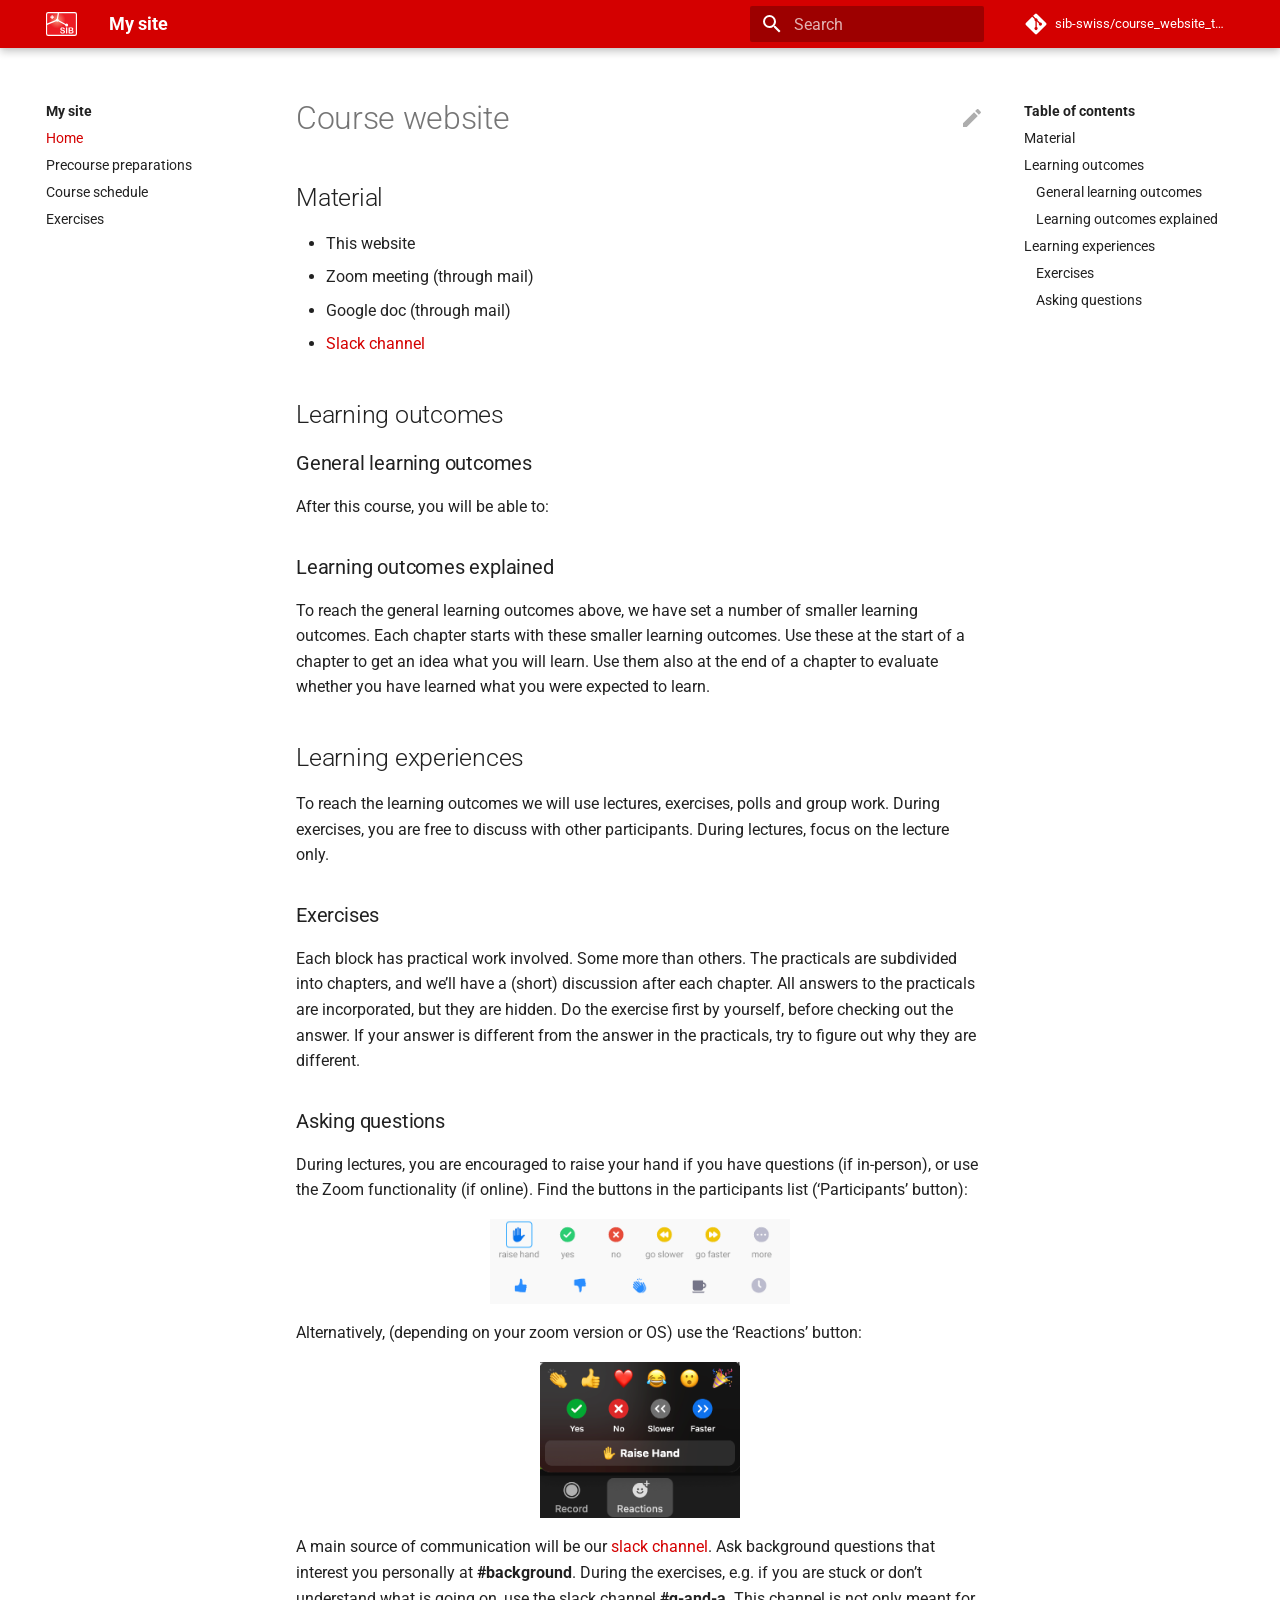
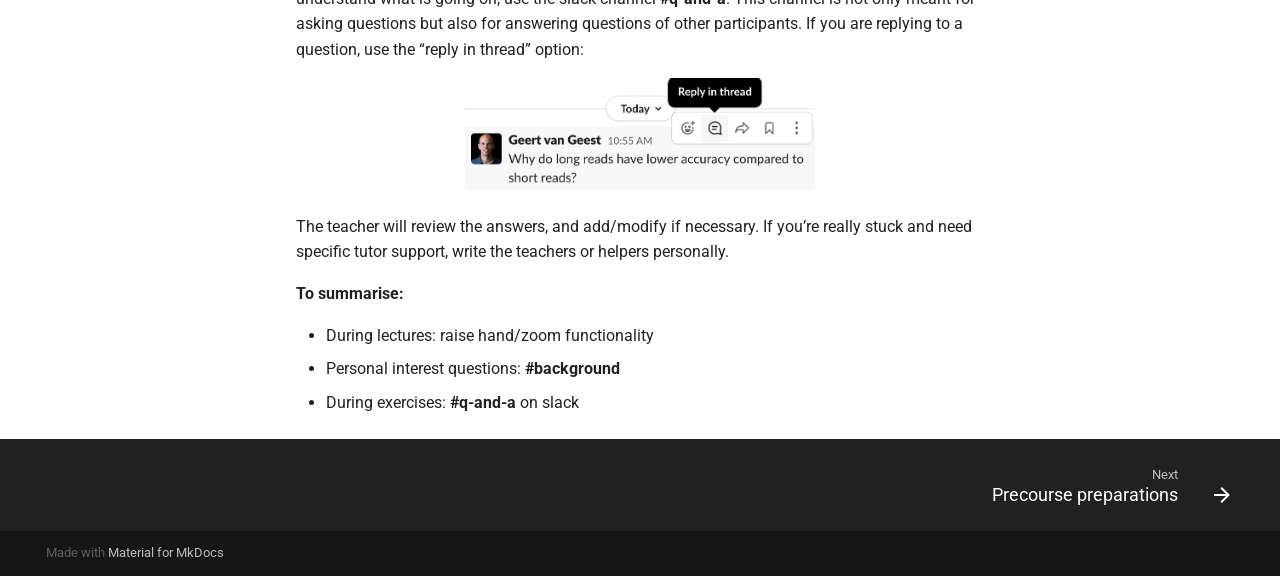
==== index.html @ 0b6a1476 "Deployed b3693fd with MkDocs version: 1.3.0" ====
<!doctype html>
<html lang="en" class="no-js">
  <head>
    
      <meta charset="utf-8">
      <meta name="viewport" content="width=device-width,initial-scale=1">
      
      
      
      <link rel="icon" href="assets/images/SIB_logo.svg">
      <meta name="generator" content="mkdocs-1.3.0, mkdocs-material-8.2.8">
    
    
      
        <title>My site</title>
      
    
    
      <link rel="stylesheet" href="assets/stylesheets/main.644de097.min.css">
      
        
        <link rel="stylesheet" href="assets/stylesheets/palette.e6a45f82.min.css">
        
      
    
    
    
      
        
        
        <link rel="preconnect" href="https://fonts.gstatic.com" crossorigin>
        <link rel="stylesheet" href="https://fonts.googleapis.com/css?family=Roboto:300,300i,400,400i,700,700i%7CRoboto+Mono:400,400i,700,700i&display=fallback">
        <style>:root{--md-text-font:"Roboto";--md-code-font:"Roboto Mono"}</style>
      
    
    
      <link rel="stylesheet" href="stylesheets/extra.css">
    
    <script>__md_scope=new URL(".",location),__md_get=(e,_=localStorage,t=__md_scope)=>JSON.parse(_.getItem(t.pathname+"."+e)),__md_set=(e,_,t=localStorage,a=__md_scope)=>{try{t.setItem(a.pathname+"."+e,JSON.stringify(_))}catch(e){}}</script>
    
      

    
    
  </head>
  
  
    
    
    
    
    
    <body dir="ltr" data-md-color-scheme="" data-md-color-primary="none" data-md-color-accent="none">
  
    
    
    <input class="md-toggle" data-md-toggle="drawer" type="checkbox" id="__drawer" autocomplete="off">
    <input class="md-toggle" data-md-toggle="search" type="checkbox" id="__search" autocomplete="off">
    <label class="md-overlay" for="__drawer"></label>
    <div data-md-component="skip">
      
        
        <a href="#course-website" class="md-skip">
          Skip to content
        </a>
      
    </div>
    <div data-md-component="announce">
      
    </div>
    
    
      

<header class="md-header" data-md-component="header">
  <nav class="md-header__inner md-grid" aria-label="Header">
    <a href="." title="My site" class="md-header__button md-logo" aria-label="My site" data-md-component="logo">
      
  <img src="assets/images/SIB_logo.svg" alt="logo">

    </a>
    <label class="md-header__button md-icon" for="__drawer">
      <svg xmlns="http://www.w3.org/2000/svg" viewBox="0 0 24 24"><path d="M3 6h18v2H3V6m0 5h18v2H3v-2m0 5h18v2H3v-2z"/></svg>
    </label>
    <div class="md-header__title" data-md-component="header-title">
      <div class="md-header__ellipsis">
        <div class="md-header__topic">
          <span class="md-ellipsis">
            My site
          </span>
        </div>
        <div class="md-header__topic" data-md-component="header-topic">
          <span class="md-ellipsis">
            
              Home
            
          </span>
        </div>
      </div>
    </div>
    
    
    
      <label class="md-header__button md-icon" for="__search">
        <svg xmlns="http://www.w3.org/2000/svg" viewBox="0 0 24 24"><path d="M9.5 3A6.5 6.5 0 0 1 16 9.5c0 1.61-.59 3.09-1.56 4.23l.27.27h.79l5 5-1.5 1.5-5-5v-.79l-.27-.27A6.516 6.516 0 0 1 9.5 16 6.5 6.5 0 0 1 3 9.5 6.5 6.5 0 0 1 9.5 3m0 2C7 5 5 7 5 9.5S7 14 9.5 14 14 12 14 9.5 12 5 9.5 5z"/></svg>
      </label>
      <div class="md-search" data-md-component="search" role="dialog">
  <label class="md-search__overlay" for="__search"></label>
  <div class="md-search__inner" role="search">
    <form class="md-search__form" name="search">
      <input type="text" class="md-search__input" name="query" aria-label="Search" placeholder="Search" autocapitalize="off" autocorrect="off" autocomplete="off" spellcheck="false" data-md-component="search-query" required>
      <label class="md-search__icon md-icon" for="__search">
        <svg xmlns="http://www.w3.org/2000/svg" viewBox="0 0 24 24"><path d="M9.5 3A6.5 6.5 0 0 1 16 9.5c0 1.61-.59 3.09-1.56 4.23l.27.27h.79l5 5-1.5 1.5-5-5v-.79l-.27-.27A6.516 6.516 0 0 1 9.5 16 6.5 6.5 0 0 1 3 9.5 6.5 6.5 0 0 1 9.5 3m0 2C7 5 5 7 5 9.5S7 14 9.5 14 14 12 14 9.5 12 5 9.5 5z"/></svg>
        <svg xmlns="http://www.w3.org/2000/svg" viewBox="0 0 24 24"><path d="M20 11v2H8l5.5 5.5-1.42 1.42L4.16 12l7.92-7.92L13.5 5.5 8 11h12z"/></svg>
      </label>
      <nav class="md-search__options" aria-label="Search">
        
        <button type="reset" class="md-search__icon md-icon" aria-label="Clear" tabindex="-1">
          <svg xmlns="http://www.w3.org/2000/svg" viewBox="0 0 24 24"><path d="M19 6.41 17.59 5 12 10.59 6.41 5 5 6.41 10.59 12 5 17.59 6.41 19 12 13.41 17.59 19 19 17.59 13.41 12 19 6.41z"/></svg>
        </button>
      </nav>
      
    </form>
    <div class="md-search__output">
      <div class="md-search__scrollwrap" data-md-scrollfix>
        <div class="md-search-result" data-md-component="search-result">
          <div class="md-search-result__meta">
            Initializing search
          </div>
          <ol class="md-search-result__list"></ol>
        </div>
      </div>
    </div>
  </div>
</div>
    
    
      <div class="md-header__source">
        <a href="https://github.com/sib-swiss/course_website_template" title="Go to repository" class="md-source" data-md-component="source">
  <div class="md-source__icon md-icon">
    
    <svg xmlns="http://www.w3.org/2000/svg" viewBox="0 0 448 512"><!--! Font Awesome Free 6.1.1 by @fontawesome - https://fontawesome.com License - https://fontawesome.com/license/free (Icons: CC BY 4.0, Fonts: SIL OFL 1.1, Code: MIT License) Copyright 2022 Fonticons, Inc.--><path d="M439.55 236.05 244 40.45a28.87 28.87 0 0 0-40.81 0l-40.66 40.63 51.52 51.52c27.06-9.14 52.68 16.77 43.39 43.68l49.66 49.66c34.23-11.8 61.18 31 35.47 56.69-26.49 26.49-70.21-2.87-56-37.34L240.22 199v121.85c25.3 12.54 22.26 41.85 9.08 55a34.34 34.34 0 0 1-48.55 0c-17.57-17.6-11.07-46.91 11.25-56v-123c-20.8-8.51-24.6-30.74-18.64-45L142.57 101 8.45 235.14a28.86 28.86 0 0 0 0 40.81l195.61 195.6a28.86 28.86 0 0 0 40.8 0l194.69-194.69a28.86 28.86 0 0 0 0-40.81z"/></svg>
  </div>
  <div class="md-source__repository">
    sib-swiss/course_website_template
  </div>
</a>
      </div>
    
  </nav>
  
</header>
    
    <div class="md-container" data-md-component="container">
      
      
        
          
        
      
      <main class="md-main" data-md-component="main">
        <div class="md-main__inner md-grid">
          
            
              
              <div class="md-sidebar md-sidebar--primary" data-md-component="sidebar" data-md-type="navigation" >
                <div class="md-sidebar__scrollwrap">
                  <div class="md-sidebar__inner">
                    


<nav class="md-nav md-nav--primary" aria-label="Navigation" data-md-level="0">
  <label class="md-nav__title" for="__drawer">
    <a href="." title="My site" class="md-nav__button md-logo" aria-label="My site" data-md-component="logo">
      
  <img src="assets/images/SIB_logo.svg" alt="logo">

    </a>
    My site
  </label>
  
    <div class="md-nav__source">
      <a href="https://github.com/sib-swiss/course_website_template" title="Go to repository" class="md-source" data-md-component="source">
  <div class="md-source__icon md-icon">
    
    <svg xmlns="http://www.w3.org/2000/svg" viewBox="0 0 448 512"><!--! Font Awesome Free 6.1.1 by @fontawesome - https://fontawesome.com License - https://fontawesome.com/license/free (Icons: CC BY 4.0, Fonts: SIL OFL 1.1, Code: MIT License) Copyright 2022 Fonticons, Inc.--><path d="M439.55 236.05 244 40.45a28.87 28.87 0 0 0-40.81 0l-40.66 40.63 51.52 51.52c27.06-9.14 52.68 16.77 43.39 43.68l49.66 49.66c34.23-11.8 61.18 31 35.47 56.69-26.49 26.49-70.21-2.87-56-37.34L240.22 199v121.85c25.3 12.54 22.26 41.85 9.08 55a34.34 34.34 0 0 1-48.55 0c-17.57-17.6-11.07-46.91 11.25-56v-123c-20.8-8.51-24.6-30.74-18.64-45L142.57 101 8.45 235.14a28.86 28.86 0 0 0 0 40.81l195.61 195.6a28.86 28.86 0 0 0 40.8 0l194.69-194.69a28.86 28.86 0 0 0 0-40.81z"/></svg>
  </div>
  <div class="md-source__repository">
    sib-swiss/course_website_template
  </div>
</a>
    </div>
  
  <ul class="md-nav__list" data-md-scrollfix>
    
      
      
      

  
  
    
  
  
    <li class="md-nav__item md-nav__item--active">
      
      <input class="md-nav__toggle md-toggle" data-md-toggle="toc" type="checkbox" id="__toc">
      
      
        
      
      
        <label class="md-nav__link md-nav__link--active" for="__toc">
          Home
          <span class="md-nav__icon md-icon"></span>
        </label>
      
      <a href="." class="md-nav__link md-nav__link--active">
        Home
      </a>
      
        

<nav class="md-nav md-nav--secondary" aria-label="Table of contents">
  
  
  
    
  
  
    <label class="md-nav__title" for="__toc">
      <span class="md-nav__icon md-icon"></span>
      Table of contents
    </label>
    <ul class="md-nav__list" data-md-component="toc" data-md-scrollfix>
      
        <li class="md-nav__item">
  <a href="#material" class="md-nav__link">
    Material
  </a>
  
</li>
      
        <li class="md-nav__item">
  <a href="#learning-outcomes" class="md-nav__link">
    Learning outcomes
  </a>
  
    <nav class="md-nav" aria-label="Learning outcomes">
      <ul class="md-nav__list">
        
          <li class="md-nav__item">
  <a href="#general-learning-outcomes" class="md-nav__link">
    General learning outcomes
  </a>
  
</li>
        
          <li class="md-nav__item">
  <a href="#learning-outcomes-explained" class="md-nav__link">
    Learning outcomes explained
  </a>
  
</li>
        
      </ul>
    </nav>
  
</li>
      
        <li class="md-nav__item">
  <a href="#learning-experiences" class="md-nav__link">
    Learning experiences
  </a>
  
    <nav class="md-nav" aria-label="Learning experiences">
      <ul class="md-nav__list">
        
          <li class="md-nav__item">
  <a href="#exercises" class="md-nav__link">
    Exercises
  </a>
  
</li>
        
          <li class="md-nav__item">
  <a href="#asking-questions" class="md-nav__link">
    Asking questions
  </a>
  
</li>
        
      </ul>
    </nav>
  
</li>
      
    </ul>
  
</nav>
      
    </li>
  

    
      
      
      

  
  
  
    <li class="md-nav__item">
      <a href="precourse/" class="md-nav__link">
        Precourse preparations
      </a>
    </li>
  

    
      
      
      

  
  
  
    <li class="md-nav__item">
      <a href="course_schedule/" class="md-nav__link">
        Course schedule
      </a>
    </li>
  

    
      
      
      

  
  
  
    <li class="md-nav__item">
      <a href="exercises/" class="md-nav__link">
        Exercises
      </a>
    </li>
  

    
  </ul>
</nav>
                  </div>
                </div>
              </div>
            
            
              
              <div class="md-sidebar md-sidebar--secondary" data-md-component="sidebar" data-md-type="toc" >
                <div class="md-sidebar__scrollwrap">
                  <div class="md-sidebar__inner">
                    

<nav class="md-nav md-nav--secondary" aria-label="Table of contents">
  
  
  
    
  
  
    <label class="md-nav__title" for="__toc">
      <span class="md-nav__icon md-icon"></span>
      Table of contents
    </label>
    <ul class="md-nav__list" data-md-component="toc" data-md-scrollfix>
      
        <li class="md-nav__item">
  <a href="#material" class="md-nav__link">
    Material
  </a>
  
</li>
      
        <li class="md-nav__item">
  <a href="#learning-outcomes" class="md-nav__link">
    Learning outcomes
  </a>
  
    <nav class="md-nav" aria-label="Learning outcomes">
      <ul class="md-nav__list">
        
          <li class="md-nav__item">
  <a href="#general-learning-outcomes" class="md-nav__link">
    General learning outcomes
  </a>
  
</li>
        
          <li class="md-nav__item">
  <a href="#learning-outcomes-explained" class="md-nav__link">
    Learning outcomes explained
  </a>
  
</li>
        
      </ul>
    </nav>
  
</li>
      
        <li class="md-nav__item">
  <a href="#learning-experiences" class="md-nav__link">
    Learning experiences
  </a>
  
    <nav class="md-nav" aria-label="Learning experiences">
      <ul class="md-nav__list">
        
          <li class="md-nav__item">
  <a href="#exercises" class="md-nav__link">
    Exercises
  </a>
  
</li>
        
          <li class="md-nav__item">
  <a href="#asking-questions" class="md-nav__link">
    Asking questions
  </a>
  
</li>
        
      </ul>
    </nav>
  
</li>
      
    </ul>
  
</nav>
                  </div>
                </div>
              </div>
            
          
          <div class="md-content" data-md-component="content">
            <article class="md-content__inner md-typeset">
              
                
<a href="https://github.com/sib-swiss/course_website_template/edit/master/docs/index.md" title="Edit this page" class="md-content__button md-icon">
  <svg xmlns="http://www.w3.org/2000/svg" viewBox="0 0 24 24"><path d="M20.71 7.04c.39-.39.39-1.04 0-1.41l-2.34-2.34c-.37-.39-1.02-.39-1.41 0l-1.84 1.83 3.75 3.75M3 17.25V21h3.75L17.81 9.93l-3.75-3.75L3 17.25z"/></svg>
</a>



<h1 id="course-website">Course website</h1>
<h2 id="material">Material</h2>
<ul>
<li>This website</li>
<li>Zoom meeting (through mail)</li>
<li>Google doc (through mail)</li>
<li><a href="https://slack.com">Slack channel</a></li>
</ul>
<h2 id="learning-outcomes">Learning outcomes</h2>
<h3 id="general-learning-outcomes">General learning outcomes</h3>
<p>After this course, you will be able to:</p>
<h3 id="learning-outcomes-explained">Learning outcomes explained</h3>
<p>To reach the general learning outcomes above, we have set a number of smaller learning outcomes. Each chapter starts with these smaller learning outcomes. Use these at the start of a chapter to get an idea what you will learn. Use them also at the end of a chapter to evaluate whether you have learned what you were expected to learn.</p>
<h2 id="learning-experiences">Learning experiences</h2>
<p>To reach the learning outcomes we will use lectures, exercises, polls and group work. During exercises, you are free to discuss with other participants. During lectures, focus on the lecture only.</p>
<h3 id="exercises">Exercises</h3>
<p>Each block has practical work involved. Some more than others. The practicals are subdivided into chapters, and we&rsquo;ll have a (short) discussion after each chapter. All answers to the practicals are incorporated, but they are hidden. Do the exercise first by yourself, before checking out the answer. If your answer is different from the answer in the practicals, try to figure out why they are different.</p>
<h3 id="asking-questions">Asking questions</h3>
<p>During lectures, you are encouraged to raise your hand if you have questions (if in-person), or use the Zoom functionality (if online). Find the buttons in the participants list (&lsquo;Participants&rsquo; button):</p>
<figure>
  <img src="assets/images/zoom_icons.png" width="300"/>
</figure>

<p>Alternatively, (depending on your zoom version or OS) use the &lsquo;Reactions&rsquo; button:</p>
<figure>
  <img src="assets/images/reactions_zoom.png" width="200"/>
</figure>

<p>A main source of communication will be our <a href="https://www.slack.com">slack channel</a>. Ask background questions that interest you personally at <strong>#background</strong>. During the exercises, e.g. if you are stuck or don&rsquo;t understand what is going on, use the slack channel <strong>#q-and-a</strong>.  This channel is not only meant for asking questions but also for answering questions of other participants. If you are replying to a question, use the &ldquo;reply in thread&rdquo; option:</p>
<figure>
  <img src="assets/images/reply_in_thread.png" width="350"/>
</figure>

<p>The teacher will review the answers, and add/modify if necessary. If you&rsquo;re really stuck and need specific tutor support, write the teachers or helpers personally.</p>
<p><strong>To summarise:</strong></p>
<ul>
<li>During lectures: raise hand/zoom functionality</li>
<li>Personal interest questions: <strong>#background</strong></li>
<li>During exercises: <strong>#q-and-a</strong> on slack</li>
</ul>

              
            </article>
          </div>
        </div>
        
      </main>
      
        <footer class="md-footer">
  
    <nav class="md-footer__inner md-grid" aria-label="Footer">
      
      
        
        <a href="precourse/" class="md-footer__link md-footer__link--next" aria-label="Next: Precourse preparations" rel="next">
          <div class="md-footer__title">
            <div class="md-ellipsis">
              <span class="md-footer__direction">
                Next
              </span>
              Precourse preparations
            </div>
          </div>
          <div class="md-footer__button md-icon">
            <svg xmlns="http://www.w3.org/2000/svg" viewBox="0 0 24 24"><path d="M4 11v2h12l-5.5 5.5 1.42 1.42L19.84 12l-7.92-7.92L10.5 5.5 16 11H4z"/></svg>
          </div>
        </a>
      
    </nav>
  
  <div class="md-footer-meta md-typeset">
    <div class="md-footer-meta__inner md-grid">
      <div class="md-copyright">
  
  
    Made with
    <a href="https://squidfunk.github.io/mkdocs-material/" target="_blank" rel="noopener">
      Material for MkDocs
    </a>
  
</div>
      
    </div>
  </div>
</footer>
      
    </div>
    <div class="md-dialog" data-md-component="dialog">
      <div class="md-dialog__inner md-typeset"></div>
    </div>
    <script id="__config" type="application/json">{"base": ".", "features": [], "search": "assets/javascripts/workers/search.5e67fbfe.min.js", "translations": {"clipboard.copied": "Copied to clipboard", "clipboard.copy": "Copy to clipboard", "search.config.lang": "en", "search.config.pipeline": "trimmer, stopWordFilter", "search.config.separator": "[\\s\\-]+", "search.placeholder": "Search", "search.result.more.one": "1 more on this page", "search.result.more.other": "# more on this page", "search.result.none": "No matching documents", "search.result.one": "1 matching document", "search.result.other": "# matching documents", "search.result.placeholder": "Type to start searching", "search.result.term.missing": "Missing", "select.version.title": "Select version"}}</script>
    
    
      <script src="assets/javascripts/bundle.c44cc438.min.js"></script>
      
    
  </body>
</html>
---- assets/stylesheets/main.644de097.min.css ----
@charset "UTF-8";html{-webkit-text-size-adjust:none;-moz-text-size-adjust:none;-ms-text-size-adjust:none;text-size-adjust:none;box-sizing:border-box}*,:after,:before{box-sizing:inherit}@media (prefers-reduced-motion){*,:after,:before{transition:none!important}}body{margin:0}a,button,input,label{-webkit-tap-highlight-color:transparent}a{color:inherit;text-decoration:none}hr{border:0;box-sizing:initial;display:block;height:.05rem;overflow:visible;padding:0}small{font-size:80%}sub,sup{line-height:1em}img{border-style:none}table{border-collapse:initial;border-spacing:0}td,th{font-weight:400;vertical-align:top}button{background:transparent;border:0;font-family:inherit;font-size:inherit;margin:0;padding:0}input{border:0;outline:none}:root{--md-default-fg-color:rgba(0,0,0,.87);--md-default-fg-color--light:rgba(0,0,0,.54);--md-default-fg-color--lighter:rgba(0,0,0,.32);--md-default-fg-color--lightest:rgba(0,0,0,.07);--md-default-bg-color:#fff;--md-default-bg-color--light:hsla(0,0%,100%,.7);--md-default-bg-color--lighter:hsla(0,0%,100%,.3);--md-default-bg-color--lightest:hsla(0,0%,100%,.12);--md-primary-fg-color:#4051b5;--md-primary-fg-color--light:#5d6cc0;--md-primary-fg-color--dark:#303fa1;--md-primary-bg-color:#fff;--md-primary-bg-color--light:hsla(0,0%,100%,.7);--md-accent-fg-color:#526cfe;--md-accent-fg-color--transparent:rgba(82,108,254,.1);--md-accent-bg-color:#fff;--md-accent-bg-color--light:hsla(0,0%,100%,.7);--md-shadow-z1:0 0.2rem 0.5rem rgba(0,0,0,.05),0 0 0.05rem rgba(0,0,0,.1);--md-shadow-z2:0 0.2rem 0.5rem rgba(0,0,0,.1),0 0 0.05rem rgba(0,0,0,.25);--md-shadow-z3:0 0.2rem 0.5rem rgba(0,0,0,.2),0 0 0.05rem rgba(0,0,0,.35)}:root>*{--md-code-fg-color:#36464e;--md-code-bg-color:#f5f5f5;--md-code-hl-color:rgba(255,255,0,.5);--md-code-hl-number-color:#d52a2a;--md-code-hl-special-color:#db1457;--md-code-hl-function-color:#a846b9;--md-code-hl-constant-color:#6e59d9;--md-code-hl-keyword-color:#3f6ec6;--md-code-hl-string-color:#1c7d4d;--md-code-hl-name-color:var(--md-code-fg-color);--md-code-hl-operator-color:var(--md-default-fg-color--light);--md-code-hl-punctuation-color:var(--md-default-fg-color--light);--md-code-hl-comment-color:var(--md-default-fg-color--light);--md-code-hl-generic-color:var(--md-default-fg-color--light);--md-code-hl-variable-color:var(--md-default-fg-color--light);--md-typeset-color:var(--md-default-fg-color);--md-typeset-a-color:var(--md-primary-fg-color);--md-typeset-mark-color:rgba(255,255,0,.5);--md-typeset-del-color:rgba(245,80,61,.15);--md-typeset-ins-color:rgba(11,213,112,.15);--md-typeset-kbd-color:#fafafa;--md-typeset-kbd-accent-color:#fff;--md-typeset-kbd-border-color:#b8b8b8;--md-typeset-table-color:rgba(0,0,0,.12);--md-admonition-fg-color:var(--md-default-fg-color);--md-admonition-bg-color:var(--md-default-bg-color);--md-footer-fg-color:#fff;--md-footer-fg-color--light:hsla(0,0%,100%,.7);--md-footer-fg-color--lighter:hsla(0,0%,100%,.3);--md-footer-bg-color:rgba(0,0,0,.87);--md-footer-bg-color--dark:rgba(0,0,0,.32)}.md-icon svg{fill:currentcolor;display:block;height:1.2rem;width:1.2rem}body{-webkit-font-smoothing:antialiased;-moz-osx-font-smoothing:grayscale;--md-text-font-family:var(--md-text-font,_),-apple-system,BlinkMacSystemFont,Helvetica,Arial,sans-serif;--md-code-font-family:var(--md-code-font,_),SFMono-Regular,Consolas,Menlo,monospace}body,input{font-feature-settings:"kern","liga";font-family:var(--md-text-font-family)}body,code,input,kbd,pre{color:var(--md-typeset-color)}code,kbd,pre{font-feature-settings:"kern";font-family:var(--md-code-font-family)}:root{--md-typeset-table-sort-icon:url('data:image/svg+xml;charset=utf-8,<svg xmlns="http://www.w3.org/2000/svg" viewBox="0 0 24 24"><path d="m18 21-4-4h3V7h-3l4-4 4 4h-3v10h3M2 19v-2h10v2M2 13v-2h7v2M2 7V5h4v2H2z"/></svg>');--md-typeset-table-sort-icon--asc:url('data:image/svg+xml;charset=utf-8,<svg xmlns="http://www.w3.org/2000/svg" viewBox="0 0 24 24"><path d="M19 17h3l-4 4-4-4h3V3h2M2 17h10v2H2M6 5v2H2V5m0 6h7v2H2v-2z"/></svg>');--md-typeset-table-sort-icon--desc:url('data:image/svg+xml;charset=utf-8,<svg xmlns="http://www.w3.org/2000/svg" viewBox="0 0 24 24"><path d="M19 7h3l-4-4-4 4h3v14h2M2 17h10v2H2M6 5v2H2V5m0 6h7v2H2v-2z"/></svg>')}.md-typeset{-webkit-print-color-adjust:exact;color-adjust:exact;font-size:.8rem;line-height:1.6}@media print{.md-typeset{font-size:.68rem}}.md-typeset blockquote,.md-typeset dl,.md-typeset figure,.md-typeset ol,.md-typeset pre,.md-typeset ul{margin-bottom:1em;margin-top:1em}.md-typeset h1{color:var(--md-default-fg-color--light);font-size:2em;line-height:1.3;margin:0 0 1.25em}.md-typeset h1,.md-typeset h2{font-weight:300;letter-spacing:-.01em}.md-typeset h2{font-size:1.5625em;line-height:1.4;margin:1.6em 0 .64em}.md-typeset h3{font-size:1.25em;font-weight:400;letter-spacing:-.01em;line-height:1.5;margin:1.6em 0 .8em}.md-typeset h2+h3{margin-top:.8em}.md-typeset h4{font-weight:700;letter-spacing:-.01em;margin:1em 0}.md-typeset h5,.md-typeset h6{color:var(--md-default-fg-color--light);font-size:.8em;font-weight:700;letter-spacing:-.01em;margin:1.25em 0}.md-typeset h5{text-transform:uppercase}.md-typeset hr{border-bottom:.05rem solid var(--md-default-fg-color--lightest);display:flow-root;margin:1.5em 0}.md-typeset a{color:var(--md-typeset-a-color);word-break:break-word}.md-typeset a,.md-typeset a:before{transition:color 125ms}.md-typeset a:focus,.md-typeset a:hover{color:var(--md-accent-fg-color)}.md-typeset a:focus code,.md-typeset a:hover code{background-color:var(--md-accent-fg-color--transparent)}.md-typeset a code{color:currentcolor}.md-typeset a.focus-visible{outline-color:var(--md-accent-fg-color);outline-offset:.2rem}.md-typeset code,.md-typeset kbd,.md-typeset pre{color:var(--md-code-fg-color);direction:ltr}@media print{.md-typeset code,.md-typeset kbd,.md-typeset pre{white-space:pre-wrap}}.md-typeset code{background-color:var(--md-code-bg-color);border-radius:.1rem;-webkit-box-decoration-break:clone;box-decoration-break:clone;font-size:.85em;padding:0 .2941176471em;transition:background-color 125ms;word-break:break-word}.md-typeset code:not(.focus-visible){-webkit-tap-highlight-color:transparent;outline:none}.md-typeset pre{display:flow-root;line-height:1.4;position:relative}.md-typeset pre>code{-webkit-box-decoration-break:slice;box-decoration-break:slice;box-shadow:none;display:block;margin:0;outline-color:var(--md-accent-fg-color);overflow:auto;padding:.7720588235em 1.1764705882em;scrollbar-color:var(--md-default-fg-color--lighter) transparent;scrollbar-width:thin;touch-action:auto;word-break:normal}.md-typeset pre>code:hover{scrollbar-color:var(--md-accent-fg-color) transparent}.md-typeset pre>code::-webkit-scrollbar{height:.2rem;width:.2rem}.md-typeset pre>code::-webkit-scrollbar-thumb{background-color:var(--md-default-fg-color--lighter)}.md-typeset pre>code::-webkit-scrollbar-thumb:hover{background-color:var(--md-accent-fg-color)}.md-typeset kbd{background-color:var(--md-typeset-kbd-color);border-radius:.1rem;box-shadow:0 .1rem 0 .05rem var(--md-typeset-kbd-border-color),0 .1rem 0 var(--md-typeset-kbd-border-color),0 -.1rem .2rem var(--md-typeset-kbd-accent-color) inset;color:var(--md-default-fg-color);display:inline-block;font-size:.75em;padding:0 .6666666667em;vertical-align:text-top;word-break:break-word}.md-typeset mark{background-color:var(--md-typeset-mark-color);-webkit-box-decoration-break:clone;box-decoration-break:clone;color:inherit;word-break:break-word}.md-typeset abbr{border-bottom:.05rem dotted var(--md-default-fg-color--light);cursor:help;text-decoration:none}@media (hover:none){.md-typeset abbr{position:relative}.md-typeset abbr[title]:-webkit-any(:focus,:hover):after{background-color:var(--md-default-fg-color);border-radius:.1rem;box-shadow:var(--md-shadow-z3);color:var(--md-default-bg-color);content:attr(title);display:inline-block;font-size:.7rem;margin-top:2em;max-width:80%;min-width:-webkit-max-content;min-width:max-content;padding:.2rem .3rem;position:absolute;width:auto}.md-typeset abbr[title]:-moz-any(:focus,:hover):after{background-color:var(--md-default-fg-color);border-radius:.1rem;box-shadow:var(--md-shadow-z3);color:var(--md-default-bg-color);content:attr(title);display:inline-block;font-size:.7rem;margin-top:2em;max-width:80%;min-width:-moz-max-content;min-width:max-content;padding:.2rem .3rem;position:absolute;width:auto}[dir=ltr] .md-typeset abbr[title]:-webkit-any(:focus,:hover):after{left:0}[dir=ltr] .md-typeset abbr[title]:-moz-any(:focus,:hover):after{left:0}[dir=ltr] .md-typeset abbr[title]:is(:focus,:hover):after{left:0}[dir=rtl] .md-typeset abbr[title]:-webkit-any(:focus,:hover):after{right:0}[dir=rtl] .md-typeset abbr[title]:-moz-any(:focus,:hover):after{right:0}[dir=rtl] .md-typeset abbr[title]:is(:focus,:hover):after{right:0}.md-typeset abbr[title]:is(:focus,:hover):after{background-color:var(--md-default-fg-color);border-radius:.1rem;box-shadow:var(--md-shadow-z3);color:var(--md-default-bg-color);content:attr(title);display:inline-block;font-size:.7rem;margin-top:2em;max-width:80%;min-width:-webkit-max-content;min-width:-moz-max-content;min-width:max-content;padding:.2rem .3rem;position:absolute;width:auto}}.md-typeset small{opacity:.75}[dir=ltr] .md-typeset sub,[dir=ltr] .md-typeset sup{margin-left:.078125em}[dir=rtl] .md-typeset sub,[dir=rtl] .md-typeset sup{margin-right:.078125em}[dir=ltr] .md-typeset blockquote{padding-left:.6rem}[dir=rtl] .md-typeset blockquote{padding-right:.6rem}[dir=ltr] .md-typeset blockquote{border-left:.2rem solid var(--md-default-fg-color--lighter)}[dir=rtl] .md-typeset blockquote{border-right:.2rem solid var(--md-default-fg-color--lighter)}.md-typeset blockquote{color:var(--md-default-fg-color--light);margin-left:0;margin-right:0}.md-typeset ul{list-style-type:disc}[dir=ltr] .md-typeset ol,[dir=ltr] .md-typeset ul{margin-left:.625em}[dir=rtl] .md-typeset ol,[dir=rtl] .md-typeset ul{margin-right:.625em}.md-typeset ol,.md-typeset ul{padding:0}.md-typeset ol:not([hidden]),.md-typeset ul:not([hidden]){display:flow-root}.md-typeset ol ol,.md-typeset ul ol{list-style-type:lower-alpha}.md-typeset ol ol ol,.md-typeset ul ol ol{list-style-type:lower-roman}[dir=ltr] .md-typeset ol li,[dir=ltr] .md-typeset ul li{margin-left:1.25em}[dir=rtl] .md-typeset ol li,[dir=rtl] .md-typeset ul li{margin-right:1.25em}.md-typeset ol li,.md-typeset ul li{margin-bottom:.5em}.md-typeset ol li blockquote,.md-typeset ol li p,.md-typeset ul li blockquote,.md-typeset ul li p{margin:.5em 0}.md-typeset ol li:last-child,.md-typeset ul li:last-child{margin-bottom:0}.md-typeset ol li :-webkit-any(ul,ol),.md-typeset ul li :-webkit-any(ul,ol){margin-bottom:.5em;margin-top:.5em}.md-typeset ol li :-moz-any(ul,ol),.md-typeset ul li :-moz-any(ul,ol){margin-bottom:.5em;margin-top:.5em}[dir=ltr] .md-typeset ol li :-webkit-any(ul,ol),[dir=ltr] .md-typeset ul li :-webkit-any(ul,ol){margin-left:.625em}[dir=ltr] .md-typeset ol li :-moz-any(ul,ol),[dir=ltr] .md-typeset ul li :-moz-any(ul,ol){margin-left:.625em}[dir=ltr] .md-typeset ol li :is(ul,ol),[dir=ltr] .md-typeset ul li :is(ul,ol){margin-left:.625em}[dir=rtl] .md-typeset ol li :-webkit-any(ul,ol),[dir=rtl] .md-typeset ul li :-webkit-any(ul,ol){margin-right:.625em}[dir=rtl] .md-typeset ol li :-moz-any(ul,ol),[dir=rtl] .md-typeset ul li :-moz-any(ul,ol){margin-right:.625em}[dir=rtl] .md-typeset ol li :is(ul,ol),[dir=rtl] .md-typeset ul li :is(ul,ol){margin-right:.625em}.md-typeset ol li :is(ul,ol),.md-typeset ul li :is(ul,ol){margin-bottom:.5em;margin-top:.5em}[dir=ltr] .md-typeset dd{margin-left:1.875em}[dir=rtl] .md-typeset dd{margin-right:1.875em}.md-typeset dd{margin-bottom:1.5em;margin-top:1em}.md-typeset img,.md-typeset svg{height:auto;max-width:100%}.md-typeset img[align=left],.md-typeset svg[align=left]{margin:1em 1em 1em 0}.md-typeset img[align=right],.md-typeset svg[align=right]{margin:1em 0 1em 1em}.md-typeset img[align]:only-child,.md-typeset svg[align]:only-child{margin-top:0}.md-typeset img[src$="#only-dark"]{display:none}.md-typeset figure{display:flow-root;margin:1em auto;max-width:100%;text-align:center;width:-webkit-fit-content;width:-moz-fit-content;width:fit-content}.md-typeset figure img{display:block}.md-typeset figcaption{font-style:italic;margin:1em auto;max-width:24rem}.md-typeset iframe{max-width:100%}.md-typeset table:not([class]){background-color:var(--md-default-bg-color);border:.05rem solid var(--md-typeset-table-color);border-radius:.1rem;display:inline-block;font-size:.64rem;max-width:100%;overflow:auto;touch-action:auto}@media print{.md-typeset table:not([class]){display:table}}.md-typeset table:not([class])+*{margin-top:1.5em}.md-typeset table:not([class]) :-webkit-any(th,td)>:first-child{margin-top:0}.md-typeset table:not([class]) :-moz-any(th,td)>:first-child{margin-top:0}.md-typeset table:not([class]) :is(th,td)>:first-child{margin-top:0}.md-typeset table:not([class]) :-webkit-any(th,td)>:last-child{margin-bottom:0}.md-typeset table:not([class]) :-moz-any(th,td)>:last-child{margin-bottom:0}.md-typeset table:not([class]) :is(th,td)>:last-child{margin-bottom:0}.md-typeset table:not([class]) :-webkit-any(th,td):not([align]){text-align:left}.md-typeset table:not([class]) :-moz-any(th,td):not([align]){text-align:left}.md-typeset table:not([class]) :is(th,td):not([align]){text-align:left}[dir=rtl] .md-typeset table:not([class]) :-webkit-any(th,td):not([align]){text-align:right}[dir=rtl] .md-typeset table:not([class]) :-moz-any(th,td):not([align]){text-align:right}[dir=rtl] .md-typeset table:not([class]) :is(th,td):not([align]){text-align:right}.md-typeset table:not([class]) th{font-weight:700;min-width:5rem;padding:.9375em 1.25em;vertical-align:top}.md-typeset table:not([class]) th a{color:inherit}.md-typeset table:not([class]) td{border-top:.05rem solid var(--md-typeset-table-color);padding:.9375em 1.25em;vertical-align:top}.md-typeset table:not([class]) tbody tr{transition:background-color 125ms}.md-typeset table:not([class]) tbody tr:hover{background-color:rgba(0,0,0,.035);box-shadow:0 .05rem 0 var(--md-default-bg-color) inset}.md-typeset table:not([class]) a{word-break:normal}.md-typeset table th[role=columnheader]{cursor:pointer}[dir=ltr] .md-typeset table th[role=columnheader]:after{margin-left:.5em}[dir=rtl] .md-typeset table th[role=columnheader]:after{margin-right:.5em}.md-typeset table th[role=columnheader]:after{content:"";display:inline-block;height:1.2em;-webkit-mask-image:var(--md-typeset-table-sort-icon);mask-image:var(--md-typeset-table-sort-icon);-webkit-mask-repeat:no-repeat;mask-repeat:no-repeat;-webkit-mask-size:contain;mask-size:contain;transition:background-color 125ms;vertical-align:text-bottom;width:1.2em}.md-typeset table th[role=columnheader]:hover:after{background-color:var(--md-default-fg-color--lighter)}.md-typeset table th[role=columnheader][aria-sort=ascending]:after{background-color:var(--md-default-fg-color--light);-webkit-mask-image:var(--md-typeset-table-sort-icon--asc);mask-image:var(--md-typeset-table-sort-icon--asc)}.md-typeset table th[role=columnheader][aria-sort=descending]:after{background-color:var(--md-default-fg-color--light);-webkit-mask-image:var(--md-typeset-table-sort-icon--desc);mask-image:var(--md-typeset-table-sort-icon--desc)}.md-typeset__scrollwrap{margin:1em -.8rem;overflow-x:auto;touch-action:auto}.md-typeset__table{display:inline-block;margin-bottom:.5em;padding:0 .8rem}@media print{.md-typeset__table{display:block}}html .md-typeset__table table{display:table;margin:0;overflow:hidden;width:100%}@media screen and (max-width:44.9375em){.md-content__inner>pre{margin:1em -.8rem}.md-content__inner>pre code{border-radius:0}}.md-banner{background-color:var(--md-footer-bg-color);color:var(--md-footer-fg-color);overflow:auto}@media print{.md-banner{display:none}}.md-banner--warning{background:var(--md-typeset-mark-color);color:var(--md-default-fg-color)}.md-banner__inner{font-size:.7rem;margin:.6rem auto;padding:0 .8rem}html{font-size:125%;height:100%;overflow-x:hidden}@media screen and (min-width:100em){html{font-size:137.5%}}@media screen and (min-width:125em){html{font-size:150%}}body{background-color:var(--md-default-bg-color);display:flex;flex-direction:column;font-size:.5rem;min-height:100%;position:relative;width:100%}@media print{body{display:block}}@media screen and (max-width:59.9375em){body[data-md-state=lock]{position:fixed}}.md-grid{margin-left:auto;margin-right:auto;max-width:61rem}.md-container{display:flex;flex-direction:column;flex-grow:1}@media print{.md-container{display:block}}.md-main{flex-grow:1}.md-main__inner{display:flex;height:100%;margin-top:1.5rem}.md-ellipsis{overflow:hidden;text-overflow:ellipsis;white-space:nowrap}.md-toggle{display:none}.md-option{height:0;opacity:0;position:absolute;width:0}.md-option:checked+label:not([hidden]){display:block}.md-option.focus-visible+label{outline-color:var(--md-accent-fg-color);outline-style:auto}.md-skip{background-color:var(--md-default-fg-color);border-radius:.1rem;color:var(--md-default-bg-color);font-size:.64rem;margin:.5rem;opacity:0;outline-color:var(--md-accent-fg-color);padding:.3rem .5rem;position:fixed;transform:translateY(.4rem);z-index:-1}.md-skip:focus{opacity:1;transform:translateY(0);transition:transform .25s cubic-bezier(.4,0,.2,1),opacity 175ms 75ms;z-index:10}@page{margin:25mm}:root{--md-clipboard-icon:url('data:image/svg+xml;charset=utf-8,<svg xmlns="http://www.w3.org/2000/svg" viewBox="0 0 24 24"><path d="M19 21H8V7h11m0-2H8a2 2 0 0 0-2 2v14a2 2 0 0 0 2 2h11a2 2 0 0 0 2-2V7a2 2 0 0 0-2-2m-3-4H4a2 2 0 0 0-2 2v14h2V3h12V1z"/></svg>')}.md-clipboard{border-radius:.1rem;color:var(--md-default-fg-color--lightest);cursor:pointer;height:1.5em;outline-color:var(--md-accent-fg-color);outline-offset:.1rem;position:absolute;right:.5em;top:.5em;transition:color .25s;width:1.5em;z-index:1}@media print{.md-clipboard{display:none}}.md-clipboard:not(.focus-visible){-webkit-tap-highlight-color:transparent;outline:none}:hover>.md-clipboard{color:var(--md-default-fg-color--light)}.md-clipboard:-webkit-any(:focus,:hover){color:var(--md-accent-fg-color)}.md-clipboard:-moz-any(:focus,:hover){color:var(--md-accent-fg-color)}.md-clipboard:is(:focus,:hover){color:var(--md-accent-fg-color)}.md-clipboard:after{background-color:currentcolor;content:"";display:block;height:1.125em;margin:0 auto;-webkit-mask-image:var(--md-clipboard-icon);mask-image:var(--md-clipboard-icon);-webkit-mask-repeat:no-repeat;mask-repeat:no-repeat;-webkit-mask-size:contain;mask-size:contain;width:1.125em}.md-clipboard--inline{cursor:pointer}.md-clipboard--inline code{transition:color .25s,background-color .25s}.md-clipboard--inline:-webkit-any(:focus,:hover) code{background-color:var(--md-accent-fg-color--transparent);color:var(--md-accent-fg-color)}.md-clipboard--inline:-moz-any(:focus,:hover) code{background-color:var(--md-accent-fg-color--transparent);color:var(--md-accent-fg-color)}.md-clipboard--inline:is(:focus,:hover) code{background-color:var(--md-accent-fg-color--transparent);color:var(--md-accent-fg-color)}.md-content{flex-grow:1;min-width:0}.md-content__inner{margin:0 .8rem 1.2rem;padding-top:.6rem}@media screen and (min-width:76.25em){[dir=ltr] .md-sidebar--primary:not([hidden])~.md-content>.md-content__inner{margin-left:1.2rem}[dir=ltr] .md-sidebar--secondary:not([hidden])~.md-content>.md-content__inner,[dir=rtl] .md-sidebar--primary:not([hidden])~.md-content>.md-content__inner{margin-right:1.2rem}[dir=rtl] .md-sidebar--secondary:not([hidden])~.md-content>.md-content__inner{margin-left:1.2rem}}.md-content__inner:before{content:"";display:block;height:.4rem}.md-content__inner>:last-child{margin-bottom:0}[dir=ltr] .md-content__button{margin-left:.4rem}[dir=rtl] .md-content__button{margin-right:.4rem}.md-content__button{float:right;margin:.4rem 0;padding:0}@media print{.md-content__button{display:none}}[dir=rtl] .md-content__button{float:left}.md-typeset .md-content__button{color:var(--md-default-fg-color--lighter)}.md-content__button svg{display:inline;vertical-align:top}[dir=rtl] .md-content__button svg{transform:scaleX(-1)}[dir=ltr] .md-dialog{right:.8rem}[dir=rtl] .md-dialog{left:.8rem}.md-dialog{background-color:var(--md-default-fg-color);border-radius:.1rem;bottom:.8rem;box-shadow:var(--md-shadow-z3);min-width:11.1rem;opacity:0;padding:.4rem .6rem;pointer-events:none;position:fixed;transform:translateY(100%);transition:transform 0ms .4s,opacity .4s;z-index:4}@media print{.md-dialog{display:none}}.md-dialog[data-md-state=open]{opacity:1;pointer-events:auto;transform:translateY(0);transition:transform .4s cubic-bezier(.075,.85,.175,1),opacity .4s}.md-dialog__inner{color:var(--md-default-bg-color);font-size:.7rem}.md-footer{background-color:var(--md-footer-bg-color);color:var(--md-footer-fg-color)}@media print{.md-footer{display:none}}.md-footer__inner{display:flex;justify-content:space-between;overflow:auto;padding:.2rem}.md-footer__link{display:flex;flex-grow:0.01;outline-color:var(--md-accent-fg-color);overflow:hidden;padding-bottom:.4rem;padding-top:1.4rem;transition:opacity .25s}.md-footer__link:-webkit-any(:focus,:hover){opacity:.7}.md-footer__link:-moz-any(:focus,:hover){opacity:.7}.md-footer__link:is(:focus,:hover){opacity:.7}[dir=rtl] .md-footer__link svg{transform:scaleX(-1)}@media screen and (max-width:44.9375em){.md-footer__link--prev .md-footer__title{display:none}}[dir=ltr] .md-footer__link--next{margin-left:auto}[dir=rtl] .md-footer__link--next{margin-right:auto}.md-footer__link--next{text-align:right}[dir=rtl] .md-footer__link--next{text-align:left}.md-footer__title{flex-grow:1;font-size:.9rem;line-height:2.4rem;max-width:calc(100% - 2.4rem);padding:0 1rem;position:relative}.md-footer__button{margin:.2rem;padding:.4rem}.md-footer__direction{font-size:.64rem;left:0;margin-top:-1rem;opacity:.7;padding:0 1rem;position:absolute;right:0}.md-footer-meta{background-color:var(--md-footer-bg-color--dark)}.md-footer-meta__inner{display:flex;flex-wrap:wrap;justify-content:space-between;padding:.2rem}html .md-footer-meta.md-typeset a{color:var(--md-footer-fg-color--light)}html .md-footer-meta.md-typeset a:-webkit-any(:focus,:hover){color:var(--md-footer-fg-color)}html .md-footer-meta.md-typeset a:-moz-any(:focus,:hover){color:var(--md-footer-fg-color)}html .md-footer-meta.md-typeset a:is(:focus,:hover){color:var(--md-footer-fg-color)}.md-copyright{color:var(--md-footer-fg-color--lighter);font-size:.64rem;margin:auto .6rem;padding:.4rem 0;width:100%}@media screen and (min-width:45em){.md-copyright{width:auto}}.md-copyright__highlight{color:var(--md-footer-fg-color--light)}.md-social{margin:0 .4rem;padding:.2rem 0 .6rem}@media screen and (min-width:45em){.md-social{padding:.6rem 0}}.md-social__link{display:inline-block;height:1.6rem;text-align:center;width:1.6rem}.md-social__link:before{line-height:1.9}.md-social__link svg{fill:currentcolor;max-height:.8rem;vertical-align:-25%}.md-typeset .md-button{border:.1rem solid;border-radius:.1rem;color:var(--md-primary-fg-color);cursor:pointer;display:inline-block;font-weight:700;padding:.625em 2em;transition:color 125ms,background-color 125ms,border-color 125ms}.md-typeset .md-button--primary{background-color:var(--md-primary-fg-color);border-color:var(--md-primary-fg-color);color:var(--md-primary-bg-color)}.md-typeset .md-button:-webkit-any(:focus,:hover){background-color:var(--md-accent-fg-color);border-color:var(--md-accent-fg-color);color:var(--md-accent-bg-color)}.md-typeset .md-button:-moz-any(:focus,:hover){background-color:var(--md-accent-fg-color);border-color:var(--md-accent-fg-color);color:var(--md-accent-bg-color)}.md-typeset .md-button:is(:focus,:hover){background-color:var(--md-accent-fg-color);border-color:var(--md-accent-fg-color);color:var(--md-accent-bg-color)}[dir=ltr] .md-typeset .md-input{border-top-left-radius:.1rem}[dir=ltr] .md-typeset .md-input,[dir=rtl] .md-typeset .md-input{border-top-right-radius:.1rem}[dir=rtl] .md-typeset .md-input{border-top-left-radius:.1rem}.md-typeset .md-input{border-bottom:.1rem solid var(--md-default-fg-color--lighter);box-shadow:var(--md-shadow-z1);font-size:.8rem;height:1.8rem;padding:0 .6rem;transition:border .25s,box-shadow .25s}.md-typeset .md-input:-webkit-any(:focus,:hover){border-bottom-color:var(--md-accent-fg-color);box-shadow:var(--md-shadow-z2)}.md-typeset .md-input:-moz-any(:focus,:hover){border-bottom-color:var(--md-accent-fg-color);box-shadow:var(--md-shadow-z2)}.md-typeset .md-input:is(:focus,:hover){border-bottom-color:var(--md-accent-fg-color);box-shadow:var(--md-shadow-z2)}.md-typeset .md-input--stretch{width:100%}.md-header{background-color:var(--md-primary-fg-color);box-shadow:0 0 .2rem transparent,0 .2rem .4rem transparent;color:var(--md-primary-bg-color);left:0;position:-webkit-sticky;position:sticky;right:0;top:0;z-index:4}@media print{.md-header{display:none}}.md-header[data-md-state=shadow]{box-shadow:0 0 .2rem rgba(0,0,0,.1),0 .2rem .4rem rgba(0,0,0,.2);transition:transform .25s cubic-bezier(.1,.7,.1,1),box-shadow .25s}.md-header[data-md-state=hidden]{transform:translateY(-100%);transition:transform .25s cubic-bezier(.8,0,.6,1),box-shadow .25s}.md-header__inner{align-items:center;display:flex;padding:0 .2rem}.md-header__button{color:currentcolor;cursor:pointer;margin:.2rem;outline-color:var(--md-accent-fg-color);padding:.4rem;position:relative;transition:opacity .25s;vertical-align:middle;z-index:1}.md-header__button:hover{opacity:.7}.md-header__button:not([hidden]){display:inline-block}.md-header__button:not(.focus-visible){-webkit-tap-highlight-color:transparent;outline:none}.md-header__button.md-logo{margin:.2rem;padding:.4rem}@media screen and (max-width:76.1875em){.md-header__button.md-logo{display:none}}.md-header__button.md-logo :-webkit-any(img,svg){fill:currentcolor;display:block;height:1.2rem;width:auto}.md-header__button.md-logo :-moz-any(img,svg){fill:currentcolor;display:block;height:1.2rem;width:auto}.md-header__button.md-logo :is(img,svg){fill:currentcolor;display:block;height:1.2rem;width:auto}@media screen and (min-width:60em){.md-header__button[for=__search]{display:none}}.no-js .md-header__button[for=__search]{display:none}[dir=rtl] .md-header__button[for=__search] svg{transform:scaleX(-1)}@media screen and (min-width:76.25em){.md-header__button[for=__drawer]{display:none}}.md-header__topic{display:flex;max-width:100%;position:absolute;transition:transform .4s cubic-bezier(.1,.7,.1,1),opacity .15s}.md-header__topic+.md-header__topic{opacity:0;pointer-events:none;transform:translateX(1.25rem);transition:transform .4s cubic-bezier(1,.7,.1,.1),opacity .15s;z-index:-1}[dir=rtl] .md-header__topic+.md-header__topic{transform:translateX(-1.25rem)}.md-header__topic:first-child{font-weight:700}[dir=ltr] .md-header__title{margin-right:.4rem}[dir=rtl] .md-header__title{margin-left:.4rem}[dir=ltr] .md-header__title{margin-left:1rem}[dir=rtl] .md-header__title{margin-right:1rem}.md-header__title{flex-grow:1;font-size:.9rem;height:2.4rem;line-height:2.4rem}.md-header__title[data-md-state=active] .md-header__topic{opacity:0;pointer-events:none;transform:translateX(-1.25rem);transition:transform .4s cubic-bezier(1,.7,.1,.1),opacity .15s;z-index:-1}[dir=rtl] .md-header__title[data-md-state=active] .md-header__topic{transform:translateX(1.25rem)}.md-header__title[data-md-state=active] .md-header__topic+.md-header__topic{opacity:1;pointer-events:auto;transform:translateX(0);transition:transform .4s cubic-bezier(.1,.7,.1,1),opacity .15s;z-index:0}.md-header__title>.md-header__ellipsis{height:100%;position:relative;width:100%}.md-header__option{display:flex;flex-shrink:0;max-width:100%;transition:max-width 0ms .25s,opacity .25s .25s;white-space:nowrap}[data-md-toggle=search]:checked~.md-header .md-header__option{max-width:0;opacity:0;transition:max-width 0ms,opacity 0ms}.md-header__source{display:none}@media screen and (min-width:60em){[dir=ltr] .md-header__source{margin-left:1rem}[dir=rtl] .md-header__source{margin-right:1rem}.md-header__source{display:block;max-width:11.7rem;width:11.7rem}}@media screen and (min-width:76.25em){[dir=ltr] .md-header__source{margin-left:1.4rem}[dir=rtl] .md-header__source{margin-right:1.4rem}}:root{--md-nav-icon--prev:url('data:image/svg+xml;charset=utf-8,<svg xmlns="http://www.w3.org/2000/svg" viewBox="0 0 24 24"><path d="M20 11v2H8l5.5 5.5-1.42 1.42L4.16 12l7.92-7.92L13.5 5.5 8 11h12z"/></svg>');--md-nav-icon--next:url('data:image/svg+xml;charset=utf-8,<svg xmlns="http://www.w3.org/2000/svg" viewBox="0 0 24 24"><path d="M8.59 16.58 13.17 12 8.59 7.41 10 6l6 6-6 6-1.41-1.42z"/></svg>');--md-toc-icon:url('data:image/svg+xml;charset=utf-8,<svg xmlns="http://www.w3.org/2000/svg" viewBox="0 0 24 24"><path d="M3 9h14V7H3v2m0 4h14v-2H3v2m0 4h14v-2H3v2m16 0h2v-2h-2v2m0-10v2h2V7h-2m0 6h2v-2h-2v2z"/></svg>')}.md-nav{font-size:.7rem;line-height:1.3}.md-nav__title{display:block;font-weight:700;overflow:hidden;padding:0 .6rem;text-overflow:ellipsis}.md-nav__title .md-nav__button{display:none}.md-nav__title .md-nav__button img{height:100%;width:auto}.md-nav__title .md-nav__button.md-logo :-webkit-any(img,svg){fill:currentcolor;display:block;height:2.4rem;max-width:100%;object-fit:contain;width:auto}.md-nav__title .md-nav__button.md-logo :-moz-any(img,svg){fill:currentcolor;display:block;height:2.4rem;max-width:100%;object-fit:contain;width:auto}.md-nav__title .md-nav__button.md-logo :is(img,svg){fill:currentcolor;display:block;height:2.4rem;max-width:100%;object-fit:contain;width:auto}.md-nav__list{list-style:none;margin:0;padding:0}.md-nav__item{padding:0 .6rem}[dir=ltr] .md-nav__item .md-nav__item{padding-right:0}[dir=rtl] .md-nav__item .md-nav__item{padding-left:0}.md-nav__link{align-items:center;cursor:pointer;display:flex;justify-content:space-between;margin-top:.625em;overflow:hidden;scroll-snap-align:start;text-overflow:ellipsis;transition:color 125ms}.md-nav__link[data-md-state=blur]{color:var(--md-default-fg-color--light)}.md-nav__item .md-nav__link--active{color:var(--md-typeset-a-color)}.md-nav__item .md-nav__link--index [href]{width:100%}.md-nav__link:-webkit-any(:focus,:hover){color:var(--md-accent-fg-color)}.md-nav__link:-moz-any(:focus,:hover){color:var(--md-accent-fg-color)}.md-nav__link:is(:focus,:hover){color:var(--md-accent-fg-color)}.md-nav__link.focus-visible{outline-color:var(--md-accent-fg-color);outline-offset:.2rem}.md-nav--primary .md-nav__link[for=__toc]{display:none}.md-nav--primary .md-nav__link[for=__toc] .md-icon:after{background-color:currentcolor;display:block;height:100%;-webkit-mask-image:var(--md-toc-icon);mask-image:var(--md-toc-icon);width:100%}.md-nav--primary .md-nav__link[for=__toc]~.md-nav{display:none}.md-nav__link>*{cursor:pointer;display:flex}.md-nav__icon{flex-shrink:0}.md-nav__source{display:none}@media screen and (max-width:76.1875em){.md-nav--primary,.md-nav--primary .md-nav{background-color:var(--md-default-bg-color);display:flex;flex-direction:column;height:100%;left:0;position:absolute;right:0;top:0;z-index:1}.md-nav--primary :-webkit-any(.md-nav__title,.md-nav__item){font-size:.8rem;line-height:1.5}.md-nav--primary :-moz-any(.md-nav__title,.md-nav__item){font-size:.8rem;line-height:1.5}.md-nav--primary :is(.md-nav__title,.md-nav__item){font-size:.8rem;line-height:1.5}.md-nav--primary .md-nav__title{background-color:var(--md-default-fg-color--lightest);color:var(--md-default-fg-color--light);cursor:pointer;font-weight:400;height:5.6rem;line-height:2.4rem;padding:3rem .8rem .2rem;position:relative;white-space:nowrap}[dir=ltr] .md-nav--primary .md-nav__title .md-nav__icon{left:.4rem}[dir=rtl] .md-nav--primary .md-nav__title .md-nav__icon{right:.4rem}.md-nav--primary .md-nav__title .md-nav__icon{display:block;height:1.2rem;margin:.2rem;position:absolute;top:.4rem;width:1.2rem}.md-nav--primary .md-nav__title .md-nav__icon:after{background-color:currentcolor;content:"";display:block;height:100%;-webkit-mask-image:var(--md-nav-icon--prev);mask-image:var(--md-nav-icon--prev);-webkit-mask-repeat:no-repeat;mask-repeat:no-repeat;-webkit-mask-size:contain;mask-size:contain;width:100%}.md-nav--primary .md-nav__title~.md-nav__list{background-color:var(--md-default-bg-color);box-shadow:0 .05rem 0 var(--md-default-fg-color--lightest) inset;overflow-y:auto;-ms-scroll-snap-type:y mandatory;scroll-snap-type:y mandatory;touch-action:pan-y}.md-nav--primary .md-nav__title~.md-nav__list>:first-child{border-top:0}.md-nav--primary .md-nav__title[for=__drawer]{background-color:var(--md-primary-fg-color);color:var(--md-primary-bg-color);font-weight:700}.md-nav--primary .md-nav__title .md-logo{display:block;left:.2rem;margin:.2rem;padding:.4rem;position:absolute;right:.2rem;top:.2rem}.md-nav--primary .md-nav__list{flex:1}.md-nav--primary .md-nav__item{border-top:.05rem solid var(--md-default-fg-color--lightest);padding:0}.md-nav--primary .md-nav__item--active>.md-nav__link{color:var(--md-typeset-a-color)}.md-nav--primary .md-nav__item--active>.md-nav__link:-webkit-any(:focus,:hover){color:var(--md-accent-fg-color)}.md-nav--primary .md-nav__item--active>.md-nav__link:-moz-any(:focus,:hover){color:var(--md-accent-fg-color)}.md-nav--primary .md-nav__item--active>.md-nav__link:is(:focus,:hover){color:var(--md-accent-fg-color)}.md-nav--primary .md-nav__link{margin-top:0;padding:.6rem .8rem}[dir=ltr] .md-nav--primary .md-nav__link .md-nav__icon{margin-right:-.2rem}[dir=rtl] .md-nav--primary .md-nav__link .md-nav__icon{margin-left:-.2rem}.md-nav--primary .md-nav__link .md-nav__icon{font-size:1.2rem;height:1.2rem;width:1.2rem}.md-nav--primary .md-nav__link .md-nav__icon:after{background-color:currentcolor;content:"";display:block;height:100%;-webkit-mask-image:var(--md-nav-icon--next);mask-image:var(--md-nav-icon--next);-webkit-mask-repeat:no-repeat;mask-repeat:no-repeat;-webkit-mask-size:contain;mask-size:contain;width:100%}[dir=rtl] .md-nav--primary .md-nav__icon:after{transform:scale(-1)}.md-nav--primary .md-nav--secondary .md-nav{background-color:initial;position:static}[dir=ltr] .md-nav--primary .md-nav--secondary .md-nav .md-nav__link{padding-left:1.4rem}[dir=rtl] .md-nav--primary .md-nav--secondary .md-nav .md-nav__link{padding-right:1.4rem}[dir=ltr] .md-nav--primary .md-nav--secondary .md-nav .md-nav .md-nav__link{padding-left:2rem}[dir=rtl] .md-nav--primary .md-nav--secondary .md-nav .md-nav .md-nav__link{padding-right:2rem}[dir=ltr] .md-nav--primary .md-nav--secondary .md-nav .md-nav .md-nav .md-nav__link{padding-left:2.6rem}[dir=rtl] .md-nav--primary .md-nav--secondary .md-nav .md-nav .md-nav .md-nav__link{padding-right:2.6rem}[dir=ltr] .md-nav--primary .md-nav--secondary .md-nav .md-nav .md-nav .md-nav .md-nav__link{padding-left:3.2rem}[dir=rtl] .md-nav--primary .md-nav--secondary .md-nav .md-nav .md-nav .md-nav .md-nav__link{padding-right:3.2rem}.md-nav--secondary{background-color:initial}.md-nav__toggle~.md-nav{display:flex;opacity:0;transform:translateX(100%);transition:transform .25s cubic-bezier(.8,0,.6,1),opacity 125ms 50ms}[dir=rtl] .md-nav__toggle~.md-nav{transform:translateX(-100%)}.md-nav__toggle:checked~.md-nav{opacity:1;transform:translateX(0);transition:transform .25s cubic-bezier(.4,0,.2,1),opacity 125ms 125ms}.md-nav__toggle:checked~.md-nav>.md-nav__list{-webkit-backface-visibility:hidden;backface-visibility:hidden}}@media screen and (max-width:59.9375em){.md-nav--primary .md-nav__link[for=__toc]{display:flex}.md-nav--primary .md-nav__link[for=__toc] .md-icon:after{content:""}.md-nav--primary .md-nav__link[for=__toc]+.md-nav__link{display:none}.md-nav--primary .md-nav__link[for=__toc]~.md-nav{display:flex}.md-nav__source{background-color:var(--md-primary-fg-color--dark);color:var(--md-primary-bg-color);display:block;padding:0 .2rem}}@media screen and (min-width:60em) and (max-width:76.1875em){.md-nav--integrated .md-nav__link[for=__toc]{display:flex}.md-nav--integrated .md-nav__link[for=__toc] .md-icon:after{content:""}.md-nav--integrated .md-nav__link[for=__toc]+.md-nav__link{display:none}.md-nav--integrated .md-nav__link[for=__toc]~.md-nav{display:flex}}@media screen and (min-width:60em){.md-nav--secondary .md-nav__title[for=__toc]{scroll-snap-align:start}.md-nav--secondary .md-nav__title .md-nav__icon{display:none}}@media screen and (min-width:76.25em){.md-nav{transition:max-height .25s cubic-bezier(.86,0,.07,1)}.md-nav--primary .md-nav__title[for=__drawer]{scroll-snap-align:start}.md-nav--primary .md-nav__title .md-nav__icon,.md-nav__toggle~.md-nav{display:none}.md-nav__toggle:-webkit-any(:checked,:indeterminate)~.md-nav{display:block}.md-nav__toggle:-moz-any(:checked,:indeterminate)~.md-nav{display:block}.md-nav__toggle:is(:checked,:indeterminate)~.md-nav{display:block}.md-nav__item--nested>.md-nav>.md-nav__title{display:none}.md-nav__item--section{display:block;margin:1.25em 0}.md-nav__item--section:last-child{margin-bottom:0}.md-nav__item--section>.md-nav__link{font-weight:700;pointer-events:none}.md-nav__item--section>.md-nav__link--index [href]{pointer-events:auto}.md-nav__item--section>.md-nav__link .md-nav__icon{display:none}.md-nav__item--section>.md-nav{display:block}.md-nav__item--section>.md-nav>.md-nav__list>.md-nav__item{padding:0}.md-nav__icon{border-radius:100%;float:right;height:.9rem;transition:background-color .25s,transform .25s;width:.9rem}[dir=rtl] .md-nav__icon{float:left;transform:rotate(180deg)}.md-nav__icon:hover{background-color:var(--md-accent-fg-color--transparent)}.md-nav__icon:after{background-color:currentcolor;content:"";display:inline-block;height:100%;-webkit-mask-image:var(--md-nav-icon--next);mask-image:var(--md-nav-icon--next);-webkit-mask-repeat:no-repeat;mask-repeat:no-repeat;-webkit-mask-size:contain;mask-size:contain;vertical-align:-.1rem;width:100%}.md-nav__item--nested .md-nav__toggle:checked~.md-nav__link .md-nav__icon,.md-nav__item--nested .md-nav__toggle:indeterminate~.md-nav__link .md-nav__icon{transform:rotate(90deg)}.md-nav--lifted>.md-nav__list>.md-nav__item,.md-nav--lifted>.md-nav__list>.md-nav__item--nested,.md-nav--lifted>.md-nav__title{display:none}.md-nav--lifted>.md-nav__list>.md-nav__item--active{display:block;padding:0}.md-nav--lifted>.md-nav__list>.md-nav__item--active>.md-nav__link{font-weight:700;margin-top:0;padding:0 .6rem;pointer-events:none}.md-nav--lifted>.md-nav__list>.md-nav__item--active>.md-nav__link--index [href]{pointer-events:auto}.md-nav--lifted>.md-nav__list>.md-nav__item--active>.md-nav__link .md-nav__icon{display:none}.md-nav--lifted .md-nav[data-md-level="1"]{display:block}[dir=ltr] .md-nav--lifted .md-nav[data-md-level="1"]>.md-nav__list>.md-nav__item{padding-right:.6rem}[dir=rtl] .md-nav--lifted .md-nav[data-md-level="1"]>.md-nav__list>.md-nav__item{padding-left:.6rem}.md-nav--integrated>.md-nav__list>.md-nav__item--active:not(.md-nav__item--nested){padding:0 .6rem}.md-nav--integrated>.md-nav__list>.md-nav__item--active:not(.md-nav__item--nested)>.md-nav__link{padding:0}[dir=ltr] .md-nav--integrated>.md-nav__list>.md-nav__item--active .md-nav--secondary{border-left:.05rem solid var(--md-primary-fg-color)}[dir=rtl] .md-nav--integrated>.md-nav__list>.md-nav__item--active .md-nav--secondary{border-right:.05rem solid var(--md-primary-fg-color)}.md-nav--integrated>.md-nav__list>.md-nav__item--active .md-nav--secondary{display:block;margin-bottom:1.25em}.md-nav--integrated>.md-nav__list>.md-nav__item--active .md-nav--secondary>.md-nav__title{display:none}}:root{--md-search-result-icon:url('data:image/svg+xml;charset=utf-8,<svg xmlns="http://www.w3.org/2000/svg" viewBox="0 0 24 24"><path d="M14 2H6a2 2 0 0 0-2 2v16a2 2 0 0 0 2 2h7c-.41-.25-.8-.56-1.14-.9-.33-.33-.61-.7-.86-1.1H6V4h7v5h5v1.18c.71.16 1.39.43 2 .82V8l-6-6m6.31 16.9c1.33-2.11.69-4.9-1.4-6.22-2.11-1.33-4.91-.68-6.22 1.4-1.34 2.11-.69 4.89 1.4 6.22 1.46.93 3.32.93 4.79.02L22 23.39 23.39 22l-3.08-3.1m-3.81.1a2.5 2.5 0 0 1-2.5-2.5 2.5 2.5 0 0 1 2.5-2.5 2.5 2.5 0 0 1 2.5 2.5 2.5 2.5 0 0 1-2.5 2.5z"/></svg>')}.md-search{position:relative}@media screen and (min-width:60em){.md-search{padding:.2rem 0}}.no-js .md-search{display:none}.md-search__overlay{opacity:0;z-index:1}@media screen and (max-width:59.9375em){[dir=ltr] .md-search__overlay{left:-2.2rem}[dir=rtl] .md-search__overlay{right:-2.2rem}.md-search__overlay{background-color:var(--md-default-bg-color);border-radius:1rem;height:2rem;overflow:hidden;pointer-events:none;position:absolute;top:-1rem;transform-origin:center;transition:transform .3s .1s,opacity .2s .2s;width:2rem}[data-md-toggle=search]:checked~.md-header .md-search__overlay{opacity:1;transition:transform .4s,opacity .1s}}@media screen and (min-width:60em){[dir=ltr] .md-search__overlay{left:0}[dir=rtl] .md-search__overlay{right:0}.md-search__overlay{background-color:rgba(0,0,0,.54);cursor:pointer;height:0;position:fixed;top:0;transition:width 0ms .25s,height 0ms .25s,opacity .25s;width:0}[data-md-toggle=search]:checked~.md-header .md-search__overlay{height:200vh;opacity:1;transition:width 0ms,height 0ms,opacity .25s;width:100%}}@media screen and (max-width:29.9375em){[data-md-toggle=search]:checked~.md-header .md-search__overlay{transform:scale(45)}}@media screen and (min-width:30em) and (max-width:44.9375em){[data-md-toggle=search]:checked~.md-header .md-search__overlay{transform:scale(60)}}@media screen and (min-width:45em) and (max-width:59.9375em){[data-md-toggle=search]:checked~.md-header .md-search__overlay{transform:scale(75)}}.md-search__inner{-webkit-backface-visibility:hidden;backface-visibility:hidden}@media screen and (max-width:59.9375em){[dir=ltr] .md-search__inner{left:0}[dir=rtl] .md-search__inner{right:0}.md-search__inner{height:0;opacity:0;overflow:hidden;position:fixed;top:0;transform:translateX(5%);transition:width 0ms .3s,height 0ms .3s,transform .15s cubic-bezier(.4,0,.2,1) .15s,opacity .15s .15s;width:0;z-index:2}[dir=rtl] .md-search__inner{transform:translateX(-5%)}[data-md-toggle=search]:checked~.md-header .md-search__inner{height:100%;opacity:1;transform:translateX(0);transition:width 0ms 0ms,height 0ms 0ms,transform .15s cubic-bezier(.1,.7,.1,1) .15s,opacity .15s .15s;width:100%}}@media screen and (min-width:60em){.md-search__inner{float:right;padding:.1rem 0;position:relative;transition:width .25s cubic-bezier(.1,.7,.1,1);width:11.7rem}[dir=rtl] .md-search__inner{float:left}}@media screen and (min-width:60em) and (max-width:76.1875em){[data-md-toggle=search]:checked~.md-header .md-search__inner{width:23.4rem}}@media screen and (min-width:76.25em){[data-md-toggle=search]:checked~.md-header .md-search__inner{width:34.4rem}}.md-search__form{background-color:var(--md-default-bg-color);box-shadow:0 0 .6rem transparent;height:2.4rem;position:relative;transition:color .25s,background-color .25s;z-index:2}@media screen and (min-width:60em){.md-search__form{background-color:rgba(0,0,0,.26);border-radius:.1rem;height:1.8rem}.md-search__form:hover{background-color:hsla(0,0%,100%,.12)}}[data-md-toggle=search]:checked~.md-header .md-search__form{background-color:var(--md-default-bg-color);border-radius:.1rem .1rem 0 0;box-shadow:0 0 .6rem rgba(0,0,0,.07);color:var(--md-default-fg-color)}[dir=ltr] .md-search__input{padding-left:3.6rem;padding-right:2.2rem}[dir=rtl] .md-search__input{padding-left:2.2rem;padding-right:3.6rem}.md-search__input{background:transparent;font-size:.9rem;height:100%;position:relative;text-overflow:ellipsis;width:100%;z-index:2}.md-search__input::-moz-placeholder{-moz-transition:color .25s;transition:color .25s}.md-search__input::-ms-input-placeholder{-ms-transition:color .25s;transition:color .25s}.md-search__input::placeholder{transition:color .25s}.md-search__input::-moz-placeholder{color:var(--md-default-fg-color--light)}.md-search__input::-ms-input-placeholder{color:var(--md-default-fg-color--light)}.md-search__input::placeholder,.md-search__input~.md-search__icon{color:var(--md-default-fg-color--light)}.md-search__input::-ms-clear{display:none}@media screen and (max-width:59.9375em){.md-search__input{font-size:.9rem;height:2.4rem;width:100%}}@media screen and (min-width:60em){[dir=ltr] .md-search__input{padding-left:2.2rem}[dir=rtl] .md-search__input{padding-right:2.2rem}.md-search__input{color:inherit;font-size:.8rem}.md-search__input::-moz-placeholder{color:var(--md-primary-bg-color--light)}.md-search__input::-ms-input-placeholder{color:var(--md-primary-bg-color--light)}.md-search__input::placeholder{color:var(--md-primary-bg-color--light)}.md-search__input+.md-search__icon{color:var(--md-primary-bg-color)}[data-md-toggle=search]:checked~.md-header .md-search__input{text-overflow:clip}[data-md-toggle=search]:checked~.md-header .md-search__input::-moz-placeholder{color:var(--md-default-fg-color--light)}[data-md-toggle=search]:checked~.md-header .md-search__input::-ms-input-placeholder{color:var(--md-default-fg-color--light)}[data-md-toggle=search]:checked~.md-header .md-search__input+.md-search__icon,[data-md-toggle=search]:checked~.md-header .md-search__input::placeholder{color:var(--md-default-fg-color--light)}}.md-search__icon{cursor:pointer;display:inline-block;height:1.2rem;transition:color .25s,opacity .25s;width:1.2rem}.md-search__icon:hover{opacity:.7}[dir=ltr] .md-search__icon[for=__search]{left:.5rem}[dir=rtl] .md-search__icon[for=__search]{right:.5rem}.md-search__icon[for=__search]{position:absolute;top:.3rem;z-index:2}[dir=rtl] .md-search__icon[for=__search] svg{transform:scaleX(-1)}@media screen and (max-width:59.9375em){[dir=ltr] .md-search__icon[for=__search]{left:.8rem}[dir=rtl] .md-search__icon[for=__search]{right:.8rem}.md-search__icon[for=__search]{top:.6rem}.md-search__icon[for=__search] svg:first-child{display:none}}@media screen and (min-width:60em){.md-search__icon[for=__search]{pointer-events:none}.md-search__icon[for=__search] svg:last-child{display:none}}[dir=ltr] .md-search__options{right:.5rem}[dir=rtl] .md-search__options{left:.5rem}.md-search__options{pointer-events:none;position:absolute;top:.3rem;z-index:2}@media screen and (max-width:59.9375em){[dir=ltr] .md-search__options{right:.8rem}[dir=rtl] .md-search__options{left:.8rem}.md-search__options{top:.6rem}}[dir=ltr] .md-search__options>*{margin-left:.2rem}[dir=rtl] .md-search__options>*{margin-right:.2rem}.md-search__options>*{color:var(--md-default-fg-color--light);opacity:0;transform:scale(.75);transition:transform .15s cubic-bezier(.1,.7,.1,1),opacity .15s}.md-search__options>:not(.focus-visible){-webkit-tap-highlight-color:transparent;outline:none}[data-md-toggle=search]:checked~.md-header .md-search__input:valid~.md-search__options>*{opacity:1;pointer-events:auto;transform:scale(1)}[data-md-toggle=search]:checked~.md-header .md-search__input:valid~.md-search__options>:hover{opacity:.7}[dir=ltr] .md-search__suggest{padding-left:3.6rem;padding-right:2.2rem}[dir=rtl] .md-search__suggest{padding-left:2.2rem;padding-right:3.6rem}.md-search__suggest{align-items:center;color:var(--md-default-fg-color--lighter);display:flex;font-size:.9rem;height:100%;opacity:0;position:absolute;top:0;transition:opacity 50ms;white-space:nowrap;width:100%}@media screen and (min-width:60em){[dir=ltr] .md-search__suggest{padding-left:2.2rem}[dir=rtl] .md-search__suggest{padding-right:2.2rem}.md-search__suggest{font-size:.8rem}}[data-md-toggle=search]:checked~.md-header .md-search__suggest{opacity:1;transition:opacity .3s .1s}[dir=ltr] .md-search__output{border-bottom-left-radius:.1rem}[dir=ltr] .md-search__output,[dir=rtl] .md-search__output{border-bottom-right-radius:.1rem}[dir=rtl] .md-search__output{border-bottom-left-radius:.1rem}.md-search__output{overflow:hidden;position:absolute;width:100%;z-index:1}@media screen and (max-width:59.9375em){.md-search__output{bottom:0;top:2.4rem}}@media screen and (min-width:60em){.md-search__output{opacity:0;top:1.9rem;transition:opacity .4s}[data-md-toggle=search]:checked~.md-header .md-search__output{box-shadow:var(--md-shadow-z3);opacity:1}}.md-search__scrollwrap{-webkit-backface-visibility:hidden;backface-visibility:hidden;background-color:var(--md-default-bg-color);height:100%;overflow-y:auto;touch-action:pan-y}@media (-webkit-max-device-pixel-ratio:1),(max-resolution:1dppx){.md-search__scrollwrap{transform:translateZ(0)}}@media screen and (min-width:60em) and (max-width:76.1875em){.md-search__scrollwrap{width:23.4rem}}@media screen and (min-width:76.25em){.md-search__scrollwrap{width:34.4rem}}@media screen and (min-width:60em){.md-search__scrollwrap{max-height:0;scrollbar-color:var(--md-default-fg-color--lighter) transparent;scrollbar-width:thin}[data-md-toggle=search]:checked~.md-header .md-search__scrollwrap{max-height:75vh}.md-search__scrollwrap:hover{scrollbar-color:var(--md-accent-fg-color) transparent}.md-search__scrollwrap::-webkit-scrollbar{height:.2rem;width:.2rem}.md-search__scrollwrap::-webkit-scrollbar-thumb{background-color:var(--md-default-fg-color--lighter)}.md-search__scrollwrap::-webkit-scrollbar-thumb:hover{background-color:var(--md-accent-fg-color)}}.md-search-result{color:var(--md-default-fg-color);word-break:break-word}.md-search-result__meta{background-color:var(--md-default-fg-color--lightest);color:var(--md-default-fg-color--light);font-size:.64rem;line-height:1.8rem;padding:0 .8rem;scroll-snap-align:start}@media screen and (min-width:60em){[dir=ltr] .md-search-result__meta{padding-left:2.2rem}[dir=rtl] .md-search-result__meta{padding-right:2.2rem}}.md-search-result__list{list-style:none;margin:0;padding:0}.md-search-result__item{box-shadow:0 -.05rem var(--md-default-fg-color--lightest)}.md-search-result__item:first-child{box-shadow:none}.md-search-result__link{display:block;outline:none;scroll-snap-align:start;transition:background-color .25s}.md-search-result__link:-webkit-any(:focus,:hover){background-color:var(--md-accent-fg-color--transparent)}.md-search-result__link:-moz-any(:focus,:hover){background-color:var(--md-accent-fg-color--transparent)}.md-search-result__link:is(:focus,:hover){background-color:var(--md-accent-fg-color--transparent)}.md-search-result__link:last-child p:last-child{margin-bottom:.6rem}.md-search-result__more summary{color:var(--md-typeset-a-color);cursor:pointer;display:block;font-size:.64rem;outline:none;padding:.75em .8rem;scroll-snap-align:start;transition:color .25s,background-color .25s}@media screen and (min-width:60em){[dir=ltr] .md-search-result__more summary{padding-left:2.2rem}[dir=rtl] .md-search-result__more summary{padding-right:2.2rem}}.md-search-result__more summary:-webkit-any(:focus,:hover){background-color:var(--md-accent-fg-color--transparent);color:var(--md-accent-fg-color)}.md-search-result__more summary:-moz-any(:focus,:hover){background-color:var(--md-accent-fg-color--transparent);color:var(--md-accent-fg-color)}.md-search-result__more summary:is(:focus,:hover){background-color:var(--md-accent-fg-color--transparent);color:var(--md-accent-fg-color)}.md-search-result__more summary::marker{display:none}.md-search-result__more summary::-webkit-details-marker{display:none}.md-search-result__more summary~*>*{opacity:.65}.md-search-result__article{overflow:hidden;padding:0 .8rem;position:relative}@media screen and (min-width:60em){[dir=ltr] .md-search-result__article{padding-left:2.2rem}[dir=rtl] .md-search-result__article{padding-right:2.2rem}}.md-search-result__article--document .md-search-result__title{font-size:.8rem;font-weight:400;line-height:1.4;margin:.55rem 0}[dir=ltr] .md-search-result__icon{left:0}[dir=rtl] .md-search-result__icon{right:0}.md-search-result__icon{color:var(--md-default-fg-color--light);height:1.2rem;margin:.5rem;position:absolute;width:1.2rem}@media screen and (max-width:59.9375em){.md-search-result__icon{display:none}}.md-search-result__icon:after{background-color:currentcolor;content:"";display:inline-block;height:100%;-webkit-mask-image:var(--md-search-result-icon);mask-image:var(--md-search-result-icon);-webkit-mask-repeat:no-repeat;mask-repeat:no-repeat;-webkit-mask-size:contain;mask-size:contain;width:100%}[dir=rtl] .md-search-result__icon:after{transform:scaleX(-1)}.md-search-result__title{font-size:.64rem;font-weight:700;line-height:1.6;margin:.5em 0}.md-search-result__teaser{-webkit-box-orient:vertical;-webkit-line-clamp:2;color:var(--md-default-fg-color--light);display:-webkit-box;font-size:.64rem;line-height:1.6;margin:.5em 0;max-height:2rem;overflow:hidden;text-overflow:ellipsis}@media screen and (max-width:44.9375em){.md-search-result__teaser{-webkit-line-clamp:3;max-height:3rem}}@media screen and (min-width:60em) and (max-width:76.1875em){.md-search-result__teaser{-webkit-line-clamp:3;max-height:3rem}}.md-search-result__teaser mark{background-color:initial;text-decoration:underline}.md-search-result__terms{font-size:.64rem;font-style:italic;margin:.5em 0}.md-search-result mark{background-color:initial;color:var(--md-accent-fg-color)}.md-select{position:relative;z-index:1}.md-select__inner{background-color:var(--md-default-bg-color);border-radius:.1rem;box-shadow:var(--md-shadow-z2);color:var(--md-default-fg-color);left:50%;margin-top:.2rem;max-height:0;opacity:0;position:absolute;top:calc(100% - .2rem);transform:translate3d(-50%,.3rem,0);transition:transform .25s 375ms,opacity .25s .25s,max-height 0ms .5s}.md-select:-webkit-any(:focus-within,:hover) .md-select__inner{max-height:10rem;opacity:1;transform:translate3d(-50%,0,0);-webkit-transition:transform .25s cubic-bezier(.1,.7,.1,1),opacity .25s,max-height 0ms;transition:transform .25s cubic-bezier(.1,.7,.1,1),opacity .25s,max-height 0ms}.md-select:-moz-any(:focus-within,:hover) .md-select__inner{max-height:10rem;opacity:1;transform:translate3d(-50%,0,0);-moz-transition:transform .25s cubic-bezier(.1,.7,.1,1),opacity .25s,max-height 0ms;transition:transform .25s cubic-bezier(.1,.7,.1,1),opacity .25s,max-height 0ms}.md-select:is(:focus-within,:hover) .md-select__inner{max-height:10rem;opacity:1;transform:translate3d(-50%,0,0);transition:transform .25s cubic-bezier(.1,.7,.1,1),opacity .25s,max-height 0ms}.md-select__inner:after{border-bottom:.2rem solid transparent;border-bottom-color:var(--md-default-bg-color);border-left:.2rem solid transparent;border-right:.2rem solid transparent;border-top:0;content:"";height:0;left:50%;margin-left:-.2rem;margin-top:-.2rem;position:absolute;top:0;width:0}.md-select__list{border-radius:.1rem;font-size:.8rem;list-style-type:none;margin:0;max-height:inherit;overflow:auto;padding:0}.md-select__item{line-height:1.8rem}[dir=ltr] .md-select__link{padding-left:.6rem;padding-right:1.2rem}[dir=rtl] .md-select__link{padding-left:1.2rem;padding-right:.6rem}.md-select__link{cursor:pointer;display:block;outline:none;scroll-snap-align:start;transition:background-color .25s,color .25s;width:100%}.md-select__link:-webkit-any(:focus,:hover){color:var(--md-accent-fg-color)}.md-select__link:-moz-any(:focus,:hover){color:var(--md-accent-fg-color)}.md-select__link:is(:focus,:hover){color:var(--md-accent-fg-color)}.md-select__link:focus{background-color:var(--md-default-fg-color--lightest)}.md-sidebar{align-self:flex-start;flex-shrink:0;padding:1.2rem 0;position:-webkit-sticky;position:sticky;top:2.4rem;width:12.1rem}@media print{.md-sidebar{display:none}}@media screen and (max-width:76.1875em){[dir=ltr] .md-sidebar--primary{left:-12.1rem}[dir=rtl] .md-sidebar--primary{right:-12.1rem}.md-sidebar--primary{background-color:var(--md-default-bg-color);display:block;height:100%;position:fixed;top:0;transform:translateX(0);transition:transform .25s cubic-bezier(.4,0,.2,1),box-shadow .25s;width:12.1rem;z-index:5}[data-md-toggle=drawer]:checked~.md-container .md-sidebar--primary{box-shadow:var(--md-shadow-z3);transform:translateX(12.1rem)}[dir=rtl] [data-md-toggle=drawer]:checked~.md-container .md-sidebar--primary{transform:translateX(-12.1rem)}.md-sidebar--primary .md-sidebar__scrollwrap{bottom:0;left:0;margin:0;overflow:hidden;position:absolute;right:0;-ms-scroll-snap-type:none;scroll-snap-type:none;top:0}}@media screen and (min-width:76.25em){.md-sidebar{height:0}.no-js .md-sidebar{height:auto}}.md-sidebar--secondary{display:none;order:2}@media screen and (min-width:60em){.md-sidebar--secondary{height:0}.no-js .md-sidebar--secondary{height:auto}.md-sidebar--secondary:not([hidden]){display:block}.md-sidebar--secondary .md-sidebar__scrollwrap{touch-action:pan-y}}.md-sidebar__scrollwrap{-webkit-backface-visibility:hidden;backface-visibility:hidden;margin:0 .2rem;overflow-y:auto;scrollbar-color:var(--md-default-fg-color--lighter) transparent;scrollbar-width:thin}.md-sidebar__scrollwrap:hover{scrollbar-color:var(--md-accent-fg-color) transparent}.md-sidebar__scrollwrap::-webkit-scrollbar{height:.2rem;width:.2rem}.md-sidebar__scrollwrap::-webkit-scrollbar-thumb{background-color:var(--md-default-fg-color--lighter)}.md-sidebar__scrollwrap::-webkit-scrollbar-thumb:hover{background-color:var(--md-accent-fg-color)}@media screen and (max-width:76.1875em){.md-overlay{background-color:rgba(0,0,0,.54);height:0;opacity:0;position:fixed;top:0;transition:width 0ms .25s,height 0ms .25s,opacity .25s;width:0;z-index:5}[data-md-toggle=drawer]:checked~.md-overlay{height:100%;opacity:1;transition:width 0ms,height 0ms,opacity .25s;width:100%}}@-webkit-keyframes facts{0%{height:0}to{height:.65rem}}@keyframes facts{0%{height:0}to{height:.65rem}}@-webkit-keyframes fact{0%{opacity:0;transform:translateY(100%)}50%{opacity:0}to{opacity:1;transform:translateY(0)}}@keyframes fact{0%{opacity:0;transform:translateY(100%)}50%{opacity:0}to{opacity:1;transform:translateY(0)}}:root{--md-source-forks-icon:url('data:image/svg+xml;charset=utf-8,<svg xmlns="http://www.w3.org/2000/svg" viewBox="0 0 16 16"><path fill-rule="evenodd" d="M5 3.25a.75.75 0 1 1-1.5 0 .75.75 0 0 1 1.5 0zm0 2.122a2.25 2.25 0 1 0-1.5 0v.878A2.25 2.25 0 0 0 5.75 8.5h1.5v2.128a2.251 2.251 0 1 0 1.5 0V8.5h1.5a2.25 2.25 0 0 0 2.25-2.25v-.878a2.25 2.25 0 1 0-1.5 0v.878a.75.75 0 0 1-.75.75h-4.5A.75.75 0 0 1 5 6.25v-.878zm3.75 7.378a.75.75 0 1 1-1.5 0 .75.75 0 0 1 1.5 0zm3-8.75a.75.75 0 1 0 0-1.5.75.75 0 0 0 0 1.5z"/></svg>');--md-source-repositories-icon:url('data:image/svg+xml;charset=utf-8,<svg xmlns="http://www.w3.org/2000/svg" viewBox="0 0 16 16"><path fill-rule="evenodd" d="M2 2.5A2.5 2.5 0 0 1 4.5 0h8.75a.75.75 0 0 1 .75.75v12.5a.75.75 0 0 1-.75.75h-2.5a.75.75 0 1 1 0-1.5h1.75v-2h-8a1 1 0 0 0-.714 1.7.75.75 0 0 1-1.072 1.05A2.495 2.495 0 0 1 2 11.5v-9zm10.5-1V9h-8c-.356 0-.694.074-1 .208V2.5a1 1 0 0 1 1-1h8zM5 12.25v3.25a.25.25 0 0 0 .4.2l1.45-1.087a.25.25 0 0 1 .3 0L8.6 15.7a.25.25 0 0 0 .4-.2v-3.25a.25.25 0 0 0-.25-.25h-3.5a.25.25 0 0 0-.25.25z"/></svg>');--md-source-stars-icon:url('data:image/svg+xml;charset=utf-8,<svg xmlns="http://www.w3.org/2000/svg" viewBox="0 0 16 16"><path fill-rule="evenodd" d="M8 .25a.75.75 0 0 1 .673.418l1.882 3.815 4.21.612a.75.75 0 0 1 .416 1.279l-3.046 2.97.719 4.192a.75.75 0 0 1-1.088.791L8 12.347l-3.766 1.98a.75.75 0 0 1-1.088-.79l.72-4.194L.818 6.374a.75.75 0 0 1 .416-1.28l4.21-.611L7.327.668A.75.75 0 0 1 8 .25zm0 2.445L6.615 5.5a.75.75 0 0 1-.564.41l-3.097.45 2.24 2.184a.75.75 0 0 1 .216.664l-.528 3.084 2.769-1.456a.75.75 0 0 1 .698 0l2.77 1.456-.53-3.084a.75.75 0 0 1 .216-.664l2.24-2.183-3.096-.45a.75.75 0 0 1-.564-.41L8 2.694v.001z"/></svg>');--md-source-version-icon:url('data:image/svg+xml;charset=utf-8,<svg xmlns="http://www.w3.org/2000/svg" viewBox="0 0 16 16"><path fill-rule="evenodd" d="M2.5 7.775V2.75a.25.25 0 0 1 .25-.25h5.025a.25.25 0 0 1 .177.073l6.25 6.25a.25.25 0 0 1 0 .354l-5.025 5.025a.25.25 0 0 1-.354 0l-6.25-6.25a.25.25 0 0 1-.073-.177zm-1.5 0V2.75C1 1.784 1.784 1 2.75 1h5.025c.464 0 .91.184 1.238.513l6.25 6.25a1.75 1.75 0 0 1 0 2.474l-5.026 5.026a1.75 1.75 0 0 1-2.474 0l-6.25-6.25A1.75 1.75 0 0 1 1 7.775zM6 5a1 1 0 1 0 0 2 1 1 0 0 0 0-2z"/></svg>')}.md-source{-webkit-backface-visibility:hidden;backface-visibility:hidden;display:block;font-size:.65rem;line-height:1.2;outline-color:var(--md-accent-fg-color);transition:opacity .25s;white-space:nowrap}.md-source:hover{opacity:.7}.md-source__icon{display:inline-block;height:2.4rem;vertical-align:middle;width:2rem}[dir=ltr] .md-source__icon svg{margin-left:.6rem}[dir=rtl] .md-source__icon svg{margin-right:.6rem}.md-source__icon svg{margin-top:.6rem}[dir=ltr] .md-source__icon+.md-source__repository{margin-left:-2rem}[dir=rtl] .md-source__icon+.md-source__repository{margin-right:-2rem}[dir=ltr] .md-source__icon+.md-source__repository{padding-left:2rem}[dir=rtl] .md-source__icon+.md-source__repository{padding-right:2rem}[dir=ltr] .md-source__repository{margin-left:.6rem}[dir=rtl] .md-source__repository{margin-right:.6rem}.md-source__repository{display:inline-block;max-width:calc(100% - 1.2rem);overflow:hidden;text-overflow:ellipsis;vertical-align:middle}.md-source__facts{font-size:.55rem;list-style-type:none;margin:.1rem 0 0;opacity:.75;overflow:hidden;padding:0}[data-md-state=done] .md-source__facts{-webkit-animation:facts .25s ease-in;animation:facts .25s ease-in}.md-source__fact{display:inline-block}[data-md-state=done] .md-source__fact{-webkit-animation:fact .4s ease-out;animation:fact .4s ease-out}[dir=ltr] .md-source__fact:before{margin-right:.1rem}[dir=rtl] .md-source__fact:before{margin-left:.1rem}.md-source__fact:before{background-color:currentcolor;content:"";display:inline-block;height:.6rem;-webkit-mask-repeat:no-repeat;mask-repeat:no-repeat;-webkit-mask-size:contain;mask-size:contain;vertical-align:text-top;width:.6rem}[dir=ltr] .md-source__fact:nth-child(1n+2):before{margin-left:.4rem}[dir=rtl] .md-source__fact:nth-child(1n+2):before{margin-right:.4rem}.md-source__fact--version:before{-webkit-mask-image:var(--md-source-version-icon);mask-image:var(--md-source-version-icon)}.md-source__fact--stars:before{-webkit-mask-image:var(--md-source-stars-icon);mask-image:var(--md-source-stars-icon)}.md-source__fact--forks:before{-webkit-mask-image:var(--md-source-forks-icon);mask-image:var(--md-source-forks-icon)}.md-source__fact--repositories:before{-webkit-mask-image:var(--md-source-repositories-icon);mask-image:var(--md-source-repositories-icon)}.md-tabs{background-color:var(--md-primary-fg-color);color:var(--md-primary-bg-color);overflow:auto;width:100%}@media print{.md-tabs{display:none}}@media screen and (max-width:76.1875em){.md-tabs{display:none}}.md-tabs[data-md-state=hidden]{pointer-events:none}[dir=ltr] .md-tabs__list{margin-left:.2rem}[dir=rtl] .md-tabs__list{margin-right:.2rem}.md-tabs__list{contain:content;list-style:none;margin:0;padding:0;white-space:nowrap}.md-tabs__item{display:inline-block;height:2.4rem;padding-left:.6rem;padding-right:.6rem}.md-tabs__link{-webkit-backface-visibility:hidden;backface-visibility:hidden;display:block;font-size:.7rem;margin-top:.8rem;opacity:.7;outline-color:var(--md-accent-fg-color);outline-offset:.2rem;transition:transform .4s cubic-bezier(.1,.7,.1,1),opacity .25s}.md-tabs__link--active,.md-tabs__link:-webkit-any(:focus,:hover){color:inherit;opacity:1}.md-tabs__link--active,.md-tabs__link:-moz-any(:focus,:hover){color:inherit;opacity:1}.md-tabs__link--active,.md-tabs__link:is(:focus,:hover){color:inherit;opacity:1}.md-tabs__item:nth-child(2) .md-tabs__link{transition-delay:20ms}.md-tabs__item:nth-child(3) .md-tabs__link{transition-delay:40ms}.md-tabs__item:nth-child(4) .md-tabs__link{transition-delay:60ms}.md-tabs__item:nth-child(5) .md-tabs__link{transition-delay:80ms}.md-tabs__item:nth-child(6) .md-tabs__link{transition-delay:.1s}.md-tabs__item:nth-child(7) .md-tabs__link{transition-delay:.12s}.md-tabs__item:nth-child(8) .md-tabs__link{transition-delay:.14s}.md-tabs__item:nth-child(9) .md-tabs__link{transition-delay:.16s}.md-tabs__item:nth-child(10) .md-tabs__link{transition-delay:.18s}.md-tabs__item:nth-child(11) .md-tabs__link{transition-delay:.2s}.md-tabs__item:nth-child(12) .md-tabs__link{transition-delay:.22s}.md-tabs__item:nth-child(13) .md-tabs__link{transition-delay:.24s}.md-tabs__item:nth-child(14) .md-tabs__link{transition-delay:.26s}.md-tabs__item:nth-child(15) .md-tabs__link{transition-delay:.28s}.md-tabs__item:nth-child(16) .md-tabs__link{transition-delay:.3s}.md-tabs[data-md-state=hidden] .md-tabs__link{opacity:0;transform:translateY(50%);transition:transform 0ms .1s,opacity .1s}.md-tags{margin-bottom:.75em}[dir=ltr] .md-tag{margin-right:.5em}[dir=rtl] .md-tag{margin-left:.5em}.md-tag{background:var(--md-default-fg-color--lightest);border-radius:.4rem;display:inline-block;font-size:.64rem;font-weight:700;line-height:1.6;margin-bottom:.5em;padding:.3125em .9375em}.md-tag[href]{-webkit-tap-highlight-color:transparent;color:inherit;outline:none;transition:color 125ms,background-color 125ms}.md-tag[href]:focus,.md-tag[href]:hover{background-color:var(--md-accent-fg-color);color:var(--md-accent-bg-color)}[id]>.md-tag{vertical-align:text-top}@-webkit-keyframes pulse{0%{box-shadow:0 0 0 0 var(--md-default-fg-color--lightest)}75%{box-shadow:0 0 0 .625em transparent}to{box-shadow:0 0 0 0 transparent}}@keyframes pulse{0%{box-shadow:0 0 0 0 var(--md-default-fg-color--lightest)}75%{box-shadow:0 0 0 .625em transparent}to{box-shadow:0 0 0 0 transparent}}:root{--md-tooltip-width:20rem}.md-tooltip{-webkit-backface-visibility:hidden;backface-visibility:hidden;background-color:var(--md-default-bg-color);border-radius:.1rem;box-shadow:var(--md-shadow-z2);color:var(--md-default-fg-color);left:clamp(var(--md-tooltip-0,0rem) + .8rem,var(--md-tooltip-x),(100vw + var(--md-tooltip-0,0rem) + .8rem - var(--md-tooltip-width) - 2 * .8rem));max-height:0;max-width:calc(100vw - 1.6rem);opacity:0;position:absolute;top:var(--md-tooltip-y);transform:translateY(-.4rem);transition:transform 0ms .25s,opacity .25s,max-height 0ms .25s,z-index .25s;width:var(--md-tooltip-width);z-index:0}:focus-within>.md-tooltip{max-height:1000%;opacity:1;transform:translateY(0);transition:transform .25s cubic-bezier(.1,.7,.1,1),opacity .25s,max-height .25s,z-index 0ms}.focus-visible>.md-tooltip{outline:var(--md-accent-fg-color) auto}.md-tooltip__inner{font-size:.64rem;padding:.8rem}.md-tooltip__inner.md-typeset>:first-child{margin-top:0}.md-tooltip__inner.md-typeset>:last-child{margin-bottom:0}.md-annotation{outline:none;white-space:normal}[dir=rtl] .md-annotation{direction:rtl}.md-annotation:not([hidden]){display:inline-block;line-height:1.325}.md-annotation:focus-within>*{z-index:2}.md-annotation__inner{font-family:var(--md-text-font-family);top:calc(var(--md-tooltip-y) + 1.2ch)}:not(:focus-within)>.md-annotation__inner{pointer-events:none;-webkit-user-select:none;-moz-user-select:none;-ms-user-select:none;user-select:none}.md-annotation__index{color:#fff;cursor:pointer;margin:0 1ch;position:relative;transition:z-index .25s;-webkit-user-select:none;-moz-user-select:none;-ms-user-select:none;user-select:none;z-index:0}.md-annotation__index:after{-webkit-animation:pulse 2s infinite;animation:pulse 2s infinite;background-color:var(--md-default-fg-color--lighter);border-radius:2ch;content:"";height:2.2ch;left:-.126em;margin:0 -.4ch;padding:0 .4ch;position:absolute;transition:color .25s,background-color .25s;width:calc(100% + 1.2ch);width:max(2.2ch,100% + 1.2ch);z-index:-1}@media (prefers-reduced-motion){.md-annotation__index:after{-webkit-animation:none;animation:none}}:-webkit-any(:focus-within,:hover)>.md-annotation__index:after{background-color:var(--md-accent-fg-color)}:-moz-any(:focus-within,:hover)>.md-annotation__index:after{background-color:var(--md-accent-fg-color)}:is(:focus-within,:hover)>.md-annotation__index:after{background-color:var(--md-accent-fg-color)}:focus-within>.md-annotation__index:after{-webkit-animation:none;animation:none;transition:color .25s,background-color .25s}.md-annotation__index [data-md-annotation-id]{display:inline-block;line-height:90%}.md-annotation__index [data-md-annotation-id]:before{content:attr(data-md-annotation-id);display:inline-block;padding-bottom:.1em;transition:transform .4s cubic-bezier(.1,.7,.1,1);vertical-align:.0625em}@media not print{.md-annotation__index [data-md-annotation-id]:before{content:"+"}:focus-within>.md-annotation__index [data-md-annotation-id]:before{transform:rotate(45deg)}}:-webkit-any(:focus-within,:hover)>.md-annotation__index{color:var(--md-accent-bg-color)}:-moz-any(:focus-within,:hover)>.md-annotation__index{color:var(--md-accent-bg-color)}:is(:focus-within,:hover)>.md-annotation__index{color:var(--md-accent-bg-color)}:focus-within>.md-annotation__index{-webkit-animation:none;animation:none;transition:none}[dir=ltr] .md-top{margin-left:50%}[dir=rtl] .md-top{margin-right:50%}.md-top{background-color:var(--md-default-bg-color);border-radius:1.6rem;box-shadow:var(--md-shadow-z2);color:var(--md-default-fg-color--light);font-size:.7rem;outline:none;padding:.4rem .8rem;position:fixed;top:3.2rem;transform:translate(-50%);transition:color 125ms,background-color 125ms,transform 125ms cubic-bezier(.4,0,.2,1),opacity 125ms;z-index:2}@media print{.md-top{display:none}}[dir=rtl] .md-top{transform:translate(50%)}.md-top[data-md-state=hidden]{opacity:0;pointer-events:none;transform:translate(-50%,.2rem);transition-duration:0ms}[dir=rtl] .md-top[data-md-state=hidden]{transform:translate(50%,.2rem)}.md-top:-webkit-any(:focus,:hover){background-color:var(--md-accent-fg-color);color:var(--md-accent-bg-color)}.md-top:-moz-any(:focus,:hover){background-color:var(--md-accent-fg-color);color:var(--md-accent-bg-color)}.md-top:is(:focus,:hover){background-color:var(--md-accent-fg-color);color:var(--md-accent-bg-color)}.md-top svg{display:inline-block;vertical-align:-.5em}@-webkit-keyframes hoverfix{0%{pointer-events:none}}@keyframes hoverfix{0%{pointer-events:none}}:root{--md-version-icon:url('data:image/svg+xml;charset=utf-8,<svg xmlns="http://www.w3.org/2000/svg" viewBox="0 0 320 512"><!--! Font Awesome Free 6.1.1 by @fontawesome - https://fontawesome.com License - https://fontawesome.com/license/free (Icons: CC BY 4.0, Fonts: SIL OFL 1.1, Code: MIT License) Copyright 2022 Fonticons, Inc.--><path d="m310.6 246.6-127.1 128c-7.1 6.3-15.3 9.4-23.5 9.4s-16.38-3.125-22.63-9.375l-127.1-128C.224 237.5-2.516 223.7 2.438 211.8S19.07 192 32 192h255.1c12.94 0 24.62 7.781 29.58 19.75s3.12 25.75-6.08 34.85z"/></svg>')}.md-version{flex-shrink:0;font-size:.8rem;height:2.4rem}[dir=ltr] .md-version__current{margin-left:1.4rem;margin-right:.4rem}[dir=rtl] .md-version__current{margin-left:.4rem;margin-right:1.4rem}.md-version__current{color:inherit;cursor:pointer;outline:none;position:relative;top:.05rem}[dir=ltr] .md-version__current:after{margin-left:.4rem}[dir=rtl] .md-version__current:after{margin-right:.4rem}.md-version__current:after{background-color:currentcolor;content:"";display:inline-block;height:.6rem;-webkit-mask-image:var(--md-version-icon);mask-image:var(--md-version-icon);-webkit-mask-repeat:no-repeat;mask-repeat:no-repeat;width:.4rem}.md-version__list{background-color:var(--md-default-bg-color);border-radius:.1rem;box-shadow:var(--md-shadow-z2);color:var(--md-default-fg-color);list-style-type:none;margin:.2rem .8rem;max-height:0;opacity:0;overflow:auto;padding:0;position:absolute;-ms-scroll-snap-type:y mandatory;scroll-snap-type:y mandatory;top:.15rem;transition:max-height 0ms .5s,opacity .25s .25s;z-index:3}.md-version:-webkit-any(:focus-within,:hover) .md-version__list{max-height:10rem;opacity:1;-webkit-transition:max-height 0ms,opacity .25s;transition:max-height 0ms,opacity .25s}.md-version:-moz-any(:focus-within,:hover) .md-version__list{max-height:10rem;opacity:1;-moz-transition:max-height 0ms,opacity .25s;transition:max-height 0ms,opacity .25s}.md-version:is(:focus-within,:hover) .md-version__list{max-height:10rem;opacity:1;transition:max-height 0ms,opacity .25s}@media (pointer:coarse){.md-version:hover .md-version__list{-webkit-animation:hoverfix .25s forwards;animation:hoverfix .25s forwards}.md-version:focus-within .md-version__list{-webkit-animation:none;animation:none}}.md-version__item{line-height:1.8rem}[dir=ltr] .md-version__link{padding-left:.6rem;padding-right:1.2rem}[dir=rtl] .md-version__link{padding-left:1.2rem;padding-right:.6rem}.md-version__link{cursor:pointer;display:block;outline:none;scroll-snap-align:start;transition:color .25s,background-color .25s;white-space:nowrap;width:100%}.md-version__link:-webkit-any(:focus,:hover){color:var(--md-accent-fg-color)}.md-version__link:-moz-any(:focus,:hover){color:var(--md-accent-fg-color)}.md-version__link:is(:focus,:hover){color:var(--md-accent-fg-color)}.md-version__link:focus{background-color:var(--md-default-fg-color--lightest)}:root{--md-admonition-icon--note:url('data:image/svg+xml;charset=utf-8,<svg xmlns="http://www.w3.org/2000/svg" viewBox="0 0 24 24"><path d="M20.71 7.04c.39-.39.39-1.04 0-1.41l-2.34-2.34c-.37-.39-1.02-.39-1.41 0l-1.84 1.83 3.75 3.75M3 17.25V21h3.75L17.81 9.93l-3.75-3.75L3 17.25z"/></svg>');--md-admonition-icon--abstract:url('data:image/svg+xml;charset=utf-8,<svg xmlns="http://www.w3.org/2000/svg" viewBox="0 0 24 24"><path d="M17 9H7V7h10m0 6H7v-2h10m-3 6H7v-2h7M12 3a1 1 0 0 1 1 1 1 1 0 0 1-1 1 1 1 0 0 1-1-1 1 1 0 0 1 1-1m7 0h-4.18C14.4 1.84 13.3 1 12 1c-1.3 0-2.4.84-2.82 2H5a2 2 0 0 0-2 2v14a2 2 0 0 0 2 2h14a2 2 0 0 0 2-2V5a2 2 0 0 0-2-2z"/></svg>');--md-admonition-icon--info:url('data:image/svg+xml;charset=utf-8,<svg xmlns="http://www.w3.org/2000/svg" viewBox="0 0 24 24"><path d="M13 9h-2V7h2m0 10h-2v-6h2m-1-9A10 10 0 0 0 2 12a10 10 0 0 0 10 10 10 10 0 0 0 10-10A10 10 0 0 0 12 2z"/></svg>');--md-admonition-icon--tip:url('data:image/svg+xml;charset=utf-8,<svg xmlns="http://www.w3.org/2000/svg" viewBox="0 0 24 24"><path d="M17.66 11.2c-.23-.3-.51-.56-.77-.82-.67-.6-1.43-1.03-2.07-1.66C13.33 7.26 13 4.85 13.95 3c-.95.23-1.78.75-2.49 1.32-2.59 2.08-3.61 5.75-2.39 8.9.04.1.08.2.08.33 0 .22-.15.42-.35.5-.23.1-.47.04-.66-.12a.58.58 0 0 1-.14-.17c-1.13-1.43-1.31-3.48-.55-5.12C5.78 10 4.87 12.3 5 14.47c.06.5.12 1 .29 1.5.14.6.41 1.2.71 1.73 1.08 1.73 2.95 2.97 4.96 3.22 2.14.27 4.43-.12 6.07-1.6 1.83-1.66 2.47-4.32 1.53-6.6l-.13-.26c-.21-.46-.77-1.26-.77-1.26m-3.16 6.3c-.28.24-.74.5-1.1.6-1.12.4-2.24-.16-2.9-.82 1.19-.28 1.9-1.16 2.11-2.05.17-.8-.15-1.46-.28-2.23-.12-.74-.1-1.37.17-2.06.19.38.39.76.63 1.06.77 1 1.98 1.44 2.24 2.8.04.14.06.28.06.43.03.82-.33 1.72-.93 2.27z"/></svg>');--md-admonition-icon--success:url('data:image/svg+xml;charset=utf-8,<svg xmlns="http://www.w3.org/2000/svg" viewBox="0 0 24 24"><path d="m9 20.42-6.21-6.21 2.83-2.83L9 14.77l9.88-9.89 2.83 2.83L9 20.42z"/></svg>');--md-admonition-icon--question:url('data:image/svg+xml;charset=utf-8,<svg xmlns="http://www.w3.org/2000/svg" viewBox="0 0 24 24"><path d="m15.07 11.25-.9.92C13.45 12.89 13 13.5 13 15h-2v-.5c0-1.11.45-2.11 1.17-2.83l1.24-1.26c.37-.36.59-.86.59-1.41a2 2 0 0 0-2-2 2 2 0 0 0-2 2H8a4 4 0 0 1 4-4 4 4 0 0 1 4 4 3.2 3.2 0 0 1-.93 2.25M13 19h-2v-2h2M12 2A10 10 0 0 0 2 12a10 10 0 0 0 10 10 10 10 0 0 0 10-10c0-5.53-4.5-10-10-10z"/></svg>');--md-admonition-icon--warning:url('data:image/svg+xml;charset=utf-8,<svg xmlns="http://www.w3.org/2000/svg" viewBox="0 0 24 24"><path d="M13 14h-2V9h2m0 9h-2v-2h2M1 21h22L12 2 1 21z"/></svg>');--md-admonition-icon--failure:url('data:image/svg+xml;charset=utf-8,<svg xmlns="http://www.w3.org/2000/svg" viewBox="0 0 24 24"><path d="M20 6.91 17.09 4 12 9.09 6.91 4 4 6.91 9.09 12 4 17.09 6.91 20 12 14.91 17.09 20 20 17.09 14.91 12 20 6.91z"/></svg>');--md-admonition-icon--danger:url('data:image/svg+xml;charset=utf-8,<svg xmlns="http://www.w3.org/2000/svg" viewBox="0 0 24 24"><path d="M11 15H6l7-14v8h5l-7 14v-8z"/></svg>');--md-admonition-icon--bug:url('data:image/svg+xml;charset=utf-8,<svg xmlns="http://www.w3.org/2000/svg" viewBox="0 0 24 24"><path d="M14 12h-4v-2h4m0 6h-4v-2h4m6-6h-2.81a5.985 5.985 0 0 0-1.82-1.96L17 4.41 15.59 3l-2.17 2.17a6.002 6.002 0 0 0-2.83 0L8.41 3 7 4.41l1.62 1.63C7.88 6.55 7.26 7.22 6.81 8H4v2h2.09c-.05.33-.09.66-.09 1v1H4v2h2v1c0 .34.04.67.09 1H4v2h2.81c1.04 1.79 2.97 3 5.19 3s4.15-1.21 5.19-3H20v-2h-2.09c.05-.33.09-.66.09-1v-1h2v-2h-2v-1c0-.34-.04-.67-.09-1H20V8z"/></svg>');--md-admonition-icon--example:url('data:image/svg+xml;charset=utf-8,<svg xmlns="http://www.w3.org/2000/svg" viewBox="0 0 24 24"><path d="M7 13v-2h14v2H7m0 6v-2h14v2H7M7 7V5h14v2H7M3 8V5H2V4h2v4H3m-1 9v-1h3v4H2v-1h2v-.5H3v-1h1V17H2m2.25-7a.75.75 0 0 1 .75.75c0 .2-.08.39-.21.52L3.12 13H5v1H2v-.92L4 11H2v-1h2.25z"/></svg>');--md-admonition-icon--quote:url('data:image/svg+xml;charset=utf-8,<svg xmlns="http://www.w3.org/2000/svg" viewBox="0 0 24 24"><path d="M14 17h3l2-4V7h-6v6h3M6 17h3l2-4V7H5v6h3l-2 4z"/></svg>')}.md-typeset :-webkit-any(.admonition,details){background-color:var(--md-admonition-bg-color);border:0 solid #448aff;border-radius:.1rem;box-shadow:var(--md-shadow-z1);color:var(--md-admonition-fg-color);display:flow-root;font-size:.64rem;margin:1.5625em 0;padding:0 .6rem;page-break-inside:avoid}.md-typeset :-moz-any(.admonition,details){background-color:var(--md-admonition-bg-color);border:0 solid #448aff;border-radius:.1rem;box-shadow:var(--md-shadow-z1);color:var(--md-admonition-fg-color);display:flow-root;font-size:.64rem;margin:1.5625em 0;padding:0 .6rem;page-break-inside:avoid}[dir=ltr] .md-typeset :-webkit-any(.admonition,details){border-left-width:.2rem}[dir=ltr] .md-typeset :-moz-any(.admonition,details){border-left-width:.2rem}[dir=ltr] .md-typeset :is(.admonition,details){border-left-width:.2rem}[dir=rtl] .md-typeset :-webkit-any(.admonition,details){border-right-width:.2rem}[dir=rtl] .md-typeset :-moz-any(.admonition,details){border-right-width:.2rem}[dir=rtl] .md-typeset :is(.admonition,details){border-right-width:.2rem}.md-typeset :is(.admonition,details){background-color:var(--md-admonition-bg-color);border:0 solid #448aff;border-radius:.1rem;box-shadow:var(--md-shadow-z1);color:var(--md-admonition-fg-color);display:flow-root;font-size:.64rem;margin:1.5625em 0;padding:0 .6rem;page-break-inside:avoid}@media print{.md-typeset :-webkit-any(.admonition,details){box-shadow:none}.md-typeset :-moz-any(.admonition,details){box-shadow:none}.md-typeset :is(.admonition,details){box-shadow:none}}.md-typeset :-webkit-any(.admonition,details)>*{box-sizing:border-box}.md-typeset :-moz-any(.admonition,details)>*{box-sizing:border-box}.md-typeset :is(.admonition,details)>*{box-sizing:border-box}.md-typeset :-webkit-any(.admonition,details) :-webkit-any(.admonition,details){margin-bottom:1em;margin-top:1em}.md-typeset :-moz-any(.admonition,details) :-moz-any(.admonition,details){margin-bottom:1em;margin-top:1em}.md-typeset :is(.admonition,details) :is(.admonition,details){margin-bottom:1em;margin-top:1em}.md-typeset :-webkit-any(.admonition,details) .md-typeset__scrollwrap{margin:1em -.6rem}.md-typeset :-moz-any(.admonition,details) .md-typeset__scrollwrap{margin:1em -.6rem}.md-typeset :is(.admonition,details) .md-typeset__scrollwrap{margin:1em -.6rem}.md-typeset :-webkit-any(.admonition,details) .md-typeset__table{padding:0 .6rem}.md-typeset :-moz-any(.admonition,details) .md-typeset__table{padding:0 .6rem}.md-typeset :is(.admonition,details) .md-typeset__table{padding:0 .6rem}.md-typeset :-webkit-any(.admonition,details)>.tabbed-set:only-child{margin-top:0}.md-typeset :-moz-any(.admonition,details)>.tabbed-set:only-child{margin-top:0}.md-typeset :is(.admonition,details)>.tabbed-set:only-child{margin-top:0}html .md-typeset :-webkit-any(.admonition,details)>:last-child{margin-bottom:.6rem}html .md-typeset :-moz-any(.admonition,details)>:last-child{margin-bottom:.6rem}html .md-typeset :is(.admonition,details)>:last-child{margin-bottom:.6rem}.md-typeset :-webkit-any(.admonition-title,summary){background-color:rgba(68,138,255,.1);border:0 solid #448aff;font-weight:700;margin-bottom:0;margin-top:0;padding-bottom:.4rem;padding-top:.4rem;position:relative}.md-typeset :-moz-any(.admonition-title,summary){background-color:rgba(68,138,255,.1);border:0 solid #448aff;font-weight:700;margin-bottom:0;margin-top:0;padding-bottom:.4rem;padding-top:.4rem;position:relative}[dir=ltr] .md-typeset :-webkit-any(.admonition-title,summary){margin-left:-.8rem;margin-right:-.6rem}[dir=ltr] .md-typeset :-moz-any(.admonition-title,summary){margin-left:-.8rem;margin-right:-.6rem}[dir=ltr] .md-typeset :is(.admonition-title,summary){margin-left:-.8rem;margin-right:-.6rem}[dir=rtl] .md-typeset :-webkit-any(.admonition-title,summary){margin-left:-.6rem;margin-right:-.8rem}[dir=rtl] .md-typeset :-moz-any(.admonition-title,summary){margin-left:-.6rem;margin-right:-.8rem}[dir=rtl] .md-typeset :is(.admonition-title,summary){margin-left:-.6rem;margin-right:-.8rem}[dir=ltr] .md-typeset :-webkit-any(.admonition-title,summary){padding-left:2rem;padding-right:.6rem}[dir=ltr] .md-typeset :-moz-any(.admonition-title,summary){padding-left:2rem;padding-right:.6rem}[dir=ltr] .md-typeset :is(.admonition-title,summary){padding-left:2rem;padding-right:.6rem}[dir=rtl] .md-typeset :-webkit-any(.admonition-title,summary){padding-left:.6rem;padding-right:2rem}[dir=rtl] .md-typeset :-moz-any(.admonition-title,summary){padding-left:.6rem;padding-right:2rem}[dir=rtl] .md-typeset :is(.admonition-title,summary){padding-left:.6rem;padding-right:2rem}[dir=ltr] .md-typeset :-webkit-any(.admonition-title,summary){border-left-width:.2rem}[dir=ltr] .md-typeset :-moz-any(.admonition-title,summary){border-left-width:.2rem}[dir=ltr] .md-typeset :is(.admonition-title,summary){border-left-width:.2rem}[dir=rtl] .md-typeset :-webkit-any(.admonition-title,summary){border-right-width:.2rem}[dir=rtl] .md-typeset :-moz-any(.admonition-title,summary){border-right-width:.2rem}[dir=rtl] .md-typeset :is(.admonition-title,summary){border-right-width:.2rem}[dir=ltr] .md-typeset :-webkit-any(.admonition-title,summary){border-top-left-radius:.1rem}[dir=ltr] .md-typeset :-moz-any(.admonition-title,summary){border-top-left-radius:.1rem}[dir=ltr] .md-typeset :is(.admonition-title,summary){border-top-left-radius:.1rem}[dir=rtl] .md-typeset :-webkit-any(.admonition-title,summary){border-top-right-radius:.1rem}[dir=rtl] .md-typeset :-moz-any(.admonition-title,summary){border-top-right-radius:.1rem}[dir=rtl] .md-typeset :is(.admonition-title,summary){border-top-right-radius:.1rem}.md-typeset :is(.admonition-title,summary){background-color:rgba(68,138,255,.1);border:0 solid #448aff;font-weight:700;margin-bottom:0;margin-top:0;padding-bottom:.4rem;padding-top:.4rem;position:relative}html .md-typeset :-webkit-any(.admonition-title,summary):last-child{margin-bottom:0}html .md-typeset :-moz-any(.admonition-title,summary):last-child{margin-bottom:0}html .md-typeset :is(.admonition-title,summary):last-child{margin-bottom:0}.md-typeset :-webkit-any(.admonition-title,summary):before{background-color:#448aff;content:"";height:1rem;-webkit-mask-image:var(--md-admonition-icon--note);mask-image:var(--md-admonition-icon--note);-webkit-mask-repeat:no-repeat;mask-repeat:no-repeat;-webkit-mask-size:contain;mask-size:contain;position:absolute;top:.625em;width:1rem}.md-typeset :-moz-any(.admonition-title,summary):before{background-color:#448aff;content:"";height:1rem;mask-image:var(--md-admonition-icon--note);mask-repeat:no-repeat;mask-size:contain;position:absolute;top:.625em;width:1rem}[dir=ltr] .md-typeset :-webkit-any(.admonition-title,summary):before{left:.6rem}[dir=ltr] .md-typeset :-moz-any(.admonition-title,summary):before{left:.6rem}[dir=ltr] .md-typeset :is(.admonition-title,summary):before{left:.6rem}[dir=rtl] .md-typeset :-webkit-any(.admonition-title,summary):before{right:.6rem}[dir=rtl] .md-typeset :-moz-any(.admonition-title,summary):before{right:.6rem}[dir=rtl] .md-typeset :is(.admonition-title,summary):before{right:.6rem}.md-typeset :is(.admonition-title,summary):before{background-color:#448aff;content:"";height:1rem;-webkit-mask-image:var(--md-admonition-icon--note);mask-image:var(--md-admonition-icon--note);-webkit-mask-repeat:no-repeat;mask-repeat:no-repeat;-webkit-mask-size:contain;mask-size:contain;position:absolute;top:.625em;width:1rem}.md-typeset :-webkit-any(.admonition,details):-webkit-any(.note){border-color:#448aff}.md-typeset :-moz-any(.admonition,details):-moz-any(.note){border-color:#448aff}.md-typeset :is(.admonition,details):is(.note){border-color:#448aff}.md-typeset :-webkit-any(.note)>:-webkit-any(.admonition-title,summary){background-color:rgba(68,138,255,.1);border-color:#448aff}.md-typeset :-moz-any(.note)>:-moz-any(.admonition-title,summary){background-color:rgba(68,138,255,.1);border-color:#448aff}.md-typeset :is(.note)>:is(.admonition-title,summary){background-color:rgba(68,138,255,.1);border-color:#448aff}.md-typeset :-webkit-any(.note)>:-webkit-any(.admonition-title,summary):before{background-color:#448aff;-webkit-mask-image:var(--md-admonition-icon--note);mask-image:var(--md-admonition-icon--note);-webkit-mask-repeat:no-repeat;mask-repeat:no-repeat;-webkit-mask-size:contain;mask-size:contain}.md-typeset :-moz-any(.note)>:-moz-any(.admonition-title,summary):before{background-color:#448aff;mask-image:var(--md-admonition-icon--note);mask-repeat:no-repeat;mask-size:contain}.md-typeset :is(.note)>:is(.admonition-title,summary):before{background-color:#448aff;-webkit-mask-image:var(--md-admonition-icon--note);mask-image:var(--md-admonition-icon--note);-webkit-mask-repeat:no-repeat;mask-repeat:no-repeat;-webkit-mask-size:contain;mask-size:contain}.md-typeset :-webkit-any(.admonition,details):-webkit-any(.abstract,.summary,.tldr){border-color:#00b0ff}.md-typeset :-moz-any(.admonition,details):-moz-any(.abstract,.summary,.tldr){border-color:#00b0ff}.md-typeset :is(.admonition,details):is(.abstract,.summary,.tldr){border-color:#00b0ff}.md-typeset :-webkit-any(.abstract,.summary,.tldr)>:-webkit-any(.admonition-title,summary){background-color:rgba(0,176,255,.1);border-color:#00b0ff}.md-typeset :-moz-any(.abstract,.summary,.tldr)>:-moz-any(.admonition-title,summary){background-color:rgba(0,176,255,.1);border-color:#00b0ff}.md-typeset :is(.abstract,.summary,.tldr)>:is(.admonition-title,summary){background-color:rgba(0,176,255,.1);border-color:#00b0ff}.md-typeset :-webkit-any(.abstract,.summary,.tldr)>:-webkit-any(.admonition-title,summary):before{background-color:#00b0ff;-webkit-mask-image:var(--md-admonition-icon--abstract);mask-image:var(--md-admonition-icon--abstract);-webkit-mask-repeat:no-repeat;mask-repeat:no-repeat;-webkit-mask-size:contain;mask-size:contain}.md-typeset :-moz-any(.abstract,.summary,.tldr)>:-moz-any(.admonition-title,summary):before{background-color:#00b0ff;mask-image:var(--md-admonition-icon--abstract);mask-repeat:no-repeat;mask-size:contain}.md-typeset :is(.abstract,.summary,.tldr)>:is(.admonition-title,summary):before{background-color:#00b0ff;-webkit-mask-image:var(--md-admonition-icon--abstract);mask-image:var(--md-admonition-icon--abstract);-webkit-mask-repeat:no-repeat;mask-repeat:no-repeat;-webkit-mask-size:contain;mask-size:contain}.md-typeset :-webkit-any(.admonition,details):-webkit-any(.info,.todo){border-color:#00b8d4}.md-typeset :-moz-any(.admonition,details):-moz-any(.info,.todo){border-color:#00b8d4}.md-typeset :is(.admonition,details):is(.info,.todo){border-color:#00b8d4}.md-typeset :-webkit-any(.info,.todo)>:-webkit-any(.admonition-title,summary){background-color:rgba(0,184,212,.1);border-color:#00b8d4}.md-typeset :-moz-any(.info,.todo)>:-moz-any(.admonition-title,summary){background-color:rgba(0,184,212,.1);border-color:#00b8d4}.md-typeset :is(.info,.todo)>:is(.admonition-title,summary){background-color:rgba(0,184,212,.1);border-color:#00b8d4}.md-typeset :-webkit-any(.info,.todo)>:-webkit-any(.admonition-title,summary):before{background-color:#00b8d4;-webkit-mask-image:var(--md-admonition-icon--info);mask-image:var(--md-admonition-icon--info);-webkit-mask-repeat:no-repeat;mask-repeat:no-repeat;-webkit-mask-size:contain;mask-size:contain}.md-typeset :-moz-any(.info,.todo)>:-moz-any(.admonition-title,summary):before{background-color:#00b8d4;mask-image:var(--md-admonition-icon--info);mask-repeat:no-repeat;mask-size:contain}.md-typeset :is(.info,.todo)>:is(.admonition-title,summary):before{background-color:#00b8d4;-webkit-mask-image:var(--md-admonition-icon--info);mask-image:var(--md-admonition-icon--info);-webkit-mask-repeat:no-repeat;mask-repeat:no-repeat;-webkit-mask-size:contain;mask-size:contain}.md-typeset :-webkit-any(.admonition,details):-webkit-any(.tip,.hint,.important){border-color:#00bfa5}.md-typeset :-moz-any(.admonition,details):-moz-any(.tip,.hint,.important){border-color:#00bfa5}.md-typeset :is(.admonition,details):is(.tip,.hint,.important){border-color:#00bfa5}.md-typeset :-webkit-any(.tip,.hint,.important)>:-webkit-any(.admonition-title,summary){background-color:rgba(0,191,165,.1);border-color:#00bfa5}.md-typeset :-moz-any(.tip,.hint,.important)>:-moz-any(.admonition-title,summary){background-color:rgba(0,191,165,.1);border-color:#00bfa5}.md-typeset :is(.tip,.hint,.important)>:is(.admonition-title,summary){background-color:rgba(0,191,165,.1);border-color:#00bfa5}.md-typeset :-webkit-any(.tip,.hint,.important)>:-webkit-any(.admonition-title,summary):before{background-color:#00bfa5;-webkit-mask-image:var(--md-admonition-icon--tip);mask-image:var(--md-admonition-icon--tip);-webkit-mask-repeat:no-repeat;mask-repeat:no-repeat;-webkit-mask-size:contain;mask-size:contain}.md-typeset :-moz-any(.tip,.hint,.important)>:-moz-any(.admonition-title,summary):before{background-color:#00bfa5;mask-image:var(--md-admonition-icon--tip);mask-repeat:no-repeat;mask-size:contain}.md-typeset :is(.tip,.hint,.important)>:is(.admonition-title,summary):before{background-color:#00bfa5;-webkit-mask-image:var(--md-admonition-icon--tip);mask-image:var(--md-admonition-icon--tip);-webkit-mask-repeat:no-repeat;mask-repeat:no-repeat;-webkit-mask-size:contain;mask-size:contain}.md-typeset :-webkit-any(.admonition,details):-webkit-any(.success,.check,.done){border-color:#00c853}.md-typeset :-moz-any(.admonition,details):-moz-any(.success,.check,.done){border-color:#00c853}.md-typeset :is(.admonition,details):is(.success,.check,.done){border-color:#00c853}.md-typeset :-webkit-any(.success,.check,.done)>:-webkit-any(.admonition-title,summary){background-color:rgba(0,200,83,.1);border-color:#00c853}.md-typeset :-moz-any(.success,.check,.done)>:-moz-any(.admonition-title,summary){background-color:rgba(0,200,83,.1);border-color:#00c853}.md-typeset :is(.success,.check,.done)>:is(.admonition-title,summary){background-color:rgba(0,200,83,.1);border-color:#00c853}.md-typeset :-webkit-any(.success,.check,.done)>:-webkit-any(.admonition-title,summary):before{background-color:#00c853;-webkit-mask-image:var(--md-admonition-icon--success);mask-image:var(--md-admonition-icon--success);-webkit-mask-repeat:no-repeat;mask-repeat:no-repeat;-webkit-mask-size:contain;mask-size:contain}.md-typeset :-moz-any(.success,.check,.done)>:-moz-any(.admonition-title,summary):before{background-color:#00c853;mask-image:var(--md-admonition-icon--success);mask-repeat:no-repeat;mask-size:contain}.md-typeset :is(.success,.check,.done)>:is(.admonition-title,summary):before{background-color:#00c853;-webkit-mask-image:var(--md-admonition-icon--success);mask-image:var(--md-admonition-icon--success);-webkit-mask-repeat:no-repeat;mask-repeat:no-repeat;-webkit-mask-size:contain;mask-size:contain}.md-typeset :-webkit-any(.admonition,details):-webkit-any(.question,.help,.faq){border-color:#64dd17}.md-typeset :-moz-any(.admonition,details):-moz-any(.question,.help,.faq){border-color:#64dd17}.md-typeset :is(.admonition,details):is(.question,.help,.faq){border-color:#64dd17}.md-typeset :-webkit-any(.question,.help,.faq)>:-webkit-any(.admonition-title,summary){background-color:rgba(100,221,23,.1);border-color:#64dd17}.md-typeset :-moz-any(.question,.help,.faq)>:-moz-any(.admonition-title,summary){background-color:rgba(100,221,23,.1);border-color:#64dd17}.md-typeset :is(.question,.help,.faq)>:is(.admonition-title,summary){background-color:rgba(100,221,23,.1);border-color:#64dd17}.md-typeset :-webkit-any(.question,.help,.faq)>:-webkit-any(.admonition-title,summary):before{background-color:#64dd17;-webkit-mask-image:var(--md-admonition-icon--question);mask-image:var(--md-admonition-icon--question);-webkit-mask-repeat:no-repeat;mask-repeat:no-repeat;-webkit-mask-size:contain;mask-size:contain}.md-typeset :-moz-any(.question,.help,.faq)>:-moz-any(.admonition-title,summary):before{background-color:#64dd17;mask-image:var(--md-admonition-icon--question);mask-repeat:no-repeat;mask-size:contain}.md-typeset :is(.question,.help,.faq)>:is(.admonition-title,summary):before{background-color:#64dd17;-webkit-mask-image:var(--md-admonition-icon--question);mask-image:var(--md-admonition-icon--question);-webkit-mask-repeat:no-repeat;mask-repeat:no-repeat;-webkit-mask-size:contain;mask-size:contain}.md-typeset :-webkit-any(.admonition,details):-webkit-any(.warning,.caution,.attention){border-color:#ff9100}.md-typeset :-moz-any(.admonition,details):-moz-any(.warning,.caution,.attention){border-color:#ff9100}.md-typeset :is(.admonition,details):is(.warning,.caution,.attention){border-color:#ff9100}.md-typeset :-webkit-any(.warning,.caution,.attention)>:-webkit-any(.admonition-title,summary){background-color:rgba(255,145,0,.1);border-color:#ff9100}.md-typeset :-moz-any(.warning,.caution,.attention)>:-moz-any(.admonition-title,summary){background-color:rgba(255,145,0,.1);border-color:#ff9100}.md-typeset :is(.warning,.caution,.attention)>:is(.admonition-title,summary){background-color:rgba(255,145,0,.1);border-color:#ff9100}.md-typeset :-webkit-any(.warning,.caution,.attention)>:-webkit-any(.admonition-title,summary):before{background-color:#ff9100;-webkit-mask-image:var(--md-admonition-icon--warning);mask-image:var(--md-admonition-icon--warning);-webkit-mask-repeat:no-repeat;mask-repeat:no-repeat;-webkit-mask-size:contain;mask-size:contain}.md-typeset :-moz-any(.warning,.caution,.attention)>:-moz-any(.admonition-title,summary):before{background-color:#ff9100;mask-image:var(--md-admonition-icon--warning);mask-repeat:no-repeat;mask-size:contain}.md-typeset :is(.warning,.caution,.attention)>:is(.admonition-title,summary):before{background-color:#ff9100;-webkit-mask-image:var(--md-admonition-icon--warning);mask-image:var(--md-admonition-icon--warning);-webkit-mask-repeat:no-repeat;mask-repeat:no-repeat;-webkit-mask-size:contain;mask-size:contain}.md-typeset :-webkit-any(.admonition,details):-webkit-any(.failure,.fail,.missing){border-color:#ff5252}.md-typeset :-moz-any(.admonition,details):-moz-any(.failure,.fail,.missing){border-color:#ff5252}.md-typeset :is(.admonition,details):is(.failure,.fail,.missing){border-color:#ff5252}.md-typeset :-webkit-any(.failure,.fail,.missing)>:-webkit-any(.admonition-title,summary){background-color:rgba(255,82,82,.1);border-color:#ff5252}.md-typeset :-moz-any(.failure,.fail,.missing)>:-moz-any(.admonition-title,summary){background-color:rgba(255,82,82,.1);border-color:#ff5252}.md-typeset :is(.failure,.fail,.missing)>:is(.admonition-title,summary){background-color:rgba(255,82,82,.1);border-color:#ff5252}.md-typeset :-webkit-any(.failure,.fail,.missing)>:-webkit-any(.admonition-title,summary):before{background-color:#ff5252;-webkit-mask-image:var(--md-admonition-icon--failure);mask-image:var(--md-admonition-icon--failure);-webkit-mask-repeat:no-repeat;mask-repeat:no-repeat;-webkit-mask-size:contain;mask-size:contain}.md-typeset :-moz-any(.failure,.fail,.missing)>:-moz-any(.admonition-title,summary):before{background-color:#ff5252;mask-image:var(--md-admonition-icon--failure);mask-repeat:no-repeat;mask-size:contain}.md-typeset :is(.failure,.fail,.missing)>:is(.admonition-title,summary):before{background-color:#ff5252;-webkit-mask-image:var(--md-admonition-icon--failure);mask-image:var(--md-admonition-icon--failure);-webkit-mask-repeat:no-repeat;mask-repeat:no-repeat;-webkit-mask-size:contain;mask-size:contain}.md-typeset :-webkit-any(.admonition,details):-webkit-any(.danger,.error){border-color:#ff1744}.md-typeset :-moz-any(.admonition,details):-moz-any(.danger,.error){border-color:#ff1744}.md-typeset :is(.admonition,details):is(.danger,.error){border-color:#ff1744}.md-typeset :-webkit-any(.danger,.error)>:-webkit-any(.admonition-title,summary){background-color:rgba(255,23,68,.1);border-color:#ff1744}.md-typeset :-moz-any(.danger,.error)>:-moz-any(.admonition-title,summary){background-color:rgba(255,23,68,.1);border-color:#ff1744}.md-typeset :is(.danger,.error)>:is(.admonition-title,summary){background-color:rgba(255,23,68,.1);border-color:#ff1744}.md-typeset :-webkit-any(.danger,.error)>:-webkit-any(.admonition-title,summary):before{background-color:#ff1744;-webkit-mask-image:var(--md-admonition-icon--danger);mask-image:var(--md-admonition-icon--danger);-webkit-mask-repeat:no-repeat;mask-repeat:no-repeat;-webkit-mask-size:contain;mask-size:contain}.md-typeset :-moz-any(.danger,.error)>:-moz-any(.admonition-title,summary):before{background-color:#ff1744;mask-image:var(--md-admonition-icon--danger);mask-repeat:no-repeat;mask-size:contain}.md-typeset :is(.danger,.error)>:is(.admonition-title,summary):before{background-color:#ff1744;-webkit-mask-image:var(--md-admonition-icon--danger);mask-image:var(--md-admonition-icon--danger);-webkit-mask-repeat:no-repeat;mask-repeat:no-repeat;-webkit-mask-size:contain;mask-size:contain}.md-typeset :-webkit-any(.admonition,details):-webkit-any(.bug){border-color:#f50057}.md-typeset :-moz-any(.admonition,details):-moz-any(.bug){border-color:#f50057}.md-typeset :is(.admonition,details):is(.bug){border-color:#f50057}.md-typeset :-webkit-any(.bug)>:-webkit-any(.admonition-title,summary){background-color:rgba(245,0,87,.1);border-color:#f50057}.md-typeset :-moz-any(.bug)>:-moz-any(.admonition-title,summary){background-color:rgba(245,0,87,.1);border-color:#f50057}.md-typeset :is(.bug)>:is(.admonition-title,summary){background-color:rgba(245,0,87,.1);border-color:#f50057}.md-typeset :-webkit-any(.bug)>:-webkit-any(.admonition-title,summary):before{background-color:#f50057;-webkit-mask-image:var(--md-admonition-icon--bug);mask-image:var(--md-admonition-icon--bug);-webkit-mask-repeat:no-repeat;mask-repeat:no-repeat;-webkit-mask-size:contain;mask-size:contain}.md-typeset :-moz-any(.bug)>:-moz-any(.admonition-title,summary):before{background-color:#f50057;mask-image:var(--md-admonition-icon--bug);mask-repeat:no-repeat;mask-size:contain}.md-typeset :is(.bug)>:is(.admonition-title,summary):before{background-color:#f50057;-webkit-mask-image:var(--md-admonition-icon--bug);mask-image:var(--md-admonition-icon--bug);-webkit-mask-repeat:no-repeat;mask-repeat:no-repeat;-webkit-mask-size:contain;mask-size:contain}.md-typeset :-webkit-any(.admonition,details):-webkit-any(.example){border-color:#7c4dff}.md-typeset :-moz-any(.admonition,details):-moz-any(.example){border-color:#7c4dff}.md-typeset :is(.admonition,details):is(.example){border-color:#7c4dff}.md-typeset :-webkit-any(.example)>:-webkit-any(.admonition-title,summary){background-color:rgba(124,77,255,.1);border-color:#7c4dff}.md-typeset :-moz-any(.example)>:-moz-any(.admonition-title,summary){background-color:rgba(124,77,255,.1);border-color:#7c4dff}.md-typeset :is(.example)>:is(.admonition-title,summary){background-color:rgba(124,77,255,.1);border-color:#7c4dff}.md-typeset :-webkit-any(.example)>:-webkit-any(.admonition-title,summary):before{background-color:#7c4dff;-webkit-mask-image:var(--md-admonition-icon--example);mask-image:var(--md-admonition-icon--example);-webkit-mask-repeat:no-repeat;mask-repeat:no-repeat;-webkit-mask-size:contain;mask-size:contain}.md-typeset :-moz-any(.example)>:-moz-any(.admonition-title,summary):before{background-color:#7c4dff;mask-image:var(--md-admonition-icon--example);mask-repeat:no-repeat;mask-size:contain}.md-typeset :is(.example)>:is(.admonition-title,summary):before{background-color:#7c4dff;-webkit-mask-image:var(--md-admonition-icon--example);mask-image:var(--md-admonition-icon--example);-webkit-mask-repeat:no-repeat;mask-repeat:no-repeat;-webkit-mask-size:contain;mask-size:contain}.md-typeset :-webkit-any(.admonition,details):-webkit-any(.quote,.cite){border-color:#9e9e9e}.md-typeset :-moz-any(.admonition,details):-moz-any(.quote,.cite){border-color:#9e9e9e}.md-typeset :is(.admonition,details):is(.quote,.cite){border-color:#9e9e9e}.md-typeset :-webkit-any(.quote,.cite)>:-webkit-any(.admonition-title,summary){background-color:hsla(0,0%,62%,.1);border-color:#9e9e9e}.md-typeset :-moz-any(.quote,.cite)>:-moz-any(.admonition-title,summary){background-color:hsla(0,0%,62%,.1);border-color:#9e9e9e}.md-typeset :is(.quote,.cite)>:is(.admonition-title,summary){background-color:hsla(0,0%,62%,.1);border-color:#9e9e9e}.md-typeset :-webkit-any(.quote,.cite)>:-webkit-any(.admonition-title,summary):before{background-color:#9e9e9e;-webkit-mask-image:var(--md-admonition-icon--quote);mask-image:var(--md-admonition-icon--quote);-webkit-mask-repeat:no-repeat;mask-repeat:no-repeat;-webkit-mask-size:contain;mask-size:contain}.md-typeset :-moz-any(.quote,.cite)>:-moz-any(.admonition-title,summary):before{background-color:#9e9e9e;mask-image:var(--md-admonition-icon--quote);mask-repeat:no-repeat;mask-size:contain}.md-typeset :is(.quote,.cite)>:is(.admonition-title,summary):before{background-color:#9e9e9e;-webkit-mask-image:var(--md-admonition-icon--quote);mask-image:var(--md-admonition-icon--quote);-webkit-mask-repeat:no-repeat;mask-repeat:no-repeat;-webkit-mask-size:contain;mask-size:contain}:root{--md-footnotes-icon:url('data:image/svg+xml;charset=utf-8,<svg xmlns="http://www.w3.org/2000/svg" viewBox="0 0 24 24"><path d="M19 7v4H5.83l3.58-3.59L8 6l-6 6 6 6 1.41-1.42L5.83 13H21V7h-2z"/></svg>')}.md-typeset .footnote{color:var(--md-default-fg-color--light);font-size:.64rem}[dir=ltr] .md-typeset .footnote>ol{margin-left:0}[dir=rtl] .md-typeset .footnote>ol{margin-right:0}.md-typeset .footnote>ol>li{transition:color 125ms}.md-typeset .footnote>ol>li:target{color:var(--md-default-fg-color)}.md-typeset .footnote>ol>li:focus-within .footnote-backref{opacity:1;transform:translateX(0);transition:none}.md-typeset .footnote>ol>li:-webkit-any(:hover,:target) .footnote-backref{opacity:1;transform:translateX(0)}.md-typeset .footnote>ol>li:-moz-any(:hover,:target) .footnote-backref{opacity:1;transform:translateX(0)}.md-typeset .footnote>ol>li:is(:hover,:target) .footnote-backref{opacity:1;transform:translateX(0)}.md-typeset .footnote>ol>li>:first-child{margin-top:0}.md-typeset .footnote-ref{font-size:.75em;font-weight:700}html .md-typeset .footnote-ref{outline-offset:.1rem}.md-typeset [id^="fnref:"]:target>.footnote-ref{outline:auto}.md-typeset .footnote-backref{color:var(--md-typeset-a-color);display:inline-block;font-size:0;opacity:0;transform:translateX(.25rem);transition:color .25s,transform .25s .25s,opacity 125ms .25s;vertical-align:text-bottom}@media print{.md-typeset .footnote-backref{color:var(--md-typeset-a-color);opacity:1;transform:translateX(0)}}[dir=rtl] .md-typeset .footnote-backref{transform:translateX(-.25rem)}.md-typeset .footnote-backref:hover{color:var(--md-accent-fg-color)}.md-typeset .footnote-backref:before{background-color:currentcolor;content:"";display:inline-block;height:.8rem;-webkit-mask-image:var(--md-footnotes-icon);mask-image:var(--md-footnotes-icon);-webkit-mask-repeat:no-repeat;mask-repeat:no-repeat;-webkit-mask-size:contain;mask-size:contain;width:.8rem}[dir=rtl] .md-typeset .footnote-backref:before svg{transform:scaleX(-1)}[dir=ltr] .md-typeset .headerlink{margin-left:.5rem}[dir=rtl] .md-typeset .headerlink{margin-right:.5rem}.md-typeset .headerlink{color:var(--md-default-fg-color--lighter);display:inline-block;opacity:0;transition:color .25s,opacity 125ms}@media print{.md-typeset .headerlink{display:none}}.md-typeset .headerlink:focus,.md-typeset :-webkit-any(:hover,:target)>.headerlink{opacity:1;-webkit-transition:color .25s,opacity 125ms;transition:color .25s,opacity 125ms}.md-typeset .headerlink:focus,.md-typeset :-moz-any(:hover,:target)>.headerlink{opacity:1;-moz-transition:color .25s,opacity 125ms;transition:color .25s,opacity 125ms}.md-typeset .headerlink:focus,.md-typeset :is(:hover,:target)>.headerlink{opacity:1;transition:color .25s,opacity 125ms}.md-typeset .headerlink:-webkit-any(:focus,:hover),.md-typeset :target>.headerlink{color:var(--md-accent-fg-color)}.md-typeset .headerlink:-moz-any(:focus,:hover),.md-typeset :target>.headerlink{color:var(--md-accent-fg-color)}.md-typeset .headerlink:is(:focus,:hover),.md-typeset :target>.headerlink{color:var(--md-accent-fg-color)}.md-typeset :target{--md-scroll-margin:3.6rem;--md-scroll-offset:0rem;scroll-margin-top:calc(var(--md-scroll-margin) - var(--md-scroll-offset))}@media screen and (min-width:76.25em){.md-header--lifted~.md-container .md-typeset :target{--md-scroll-margin:6rem}}.md-typeset :-webkit-any(h1,h2,h3):target{--md-scroll-offset:0.2rem}.md-typeset :-moz-any(h1,h2,h3):target{--md-scroll-offset:0.2rem}.md-typeset :is(h1,h2,h3):target{--md-scroll-offset:0.2rem}.md-typeset h4:target{--md-scroll-offset:0.15rem}.md-typeset div.arithmatex{overflow:auto}@media screen and (max-width:44.9375em){.md-typeset div.arithmatex{margin:0 -.8rem}}.md-typeset div.arithmatex>*{margin-left:auto!important;margin-right:auto!important;padding:0 .8rem;touch-action:auto;width:-webkit-min-content;width:-moz-min-content;width:min-content}.md-typeset div.arithmatex>* mjx-container{margin:0!important}.md-typeset :-webkit-any(del,ins,.comment).critic{-webkit-box-decoration-break:clone;box-decoration-break:clone}.md-typeset :-moz-any(del,ins,.comment).critic{box-decoration-break:clone}.md-typeset :is(del,ins,.comment).critic{-webkit-box-decoration-break:clone;box-decoration-break:clone}.md-typeset del.critic{background-color:var(--md-typeset-del-color)}.md-typeset ins.critic{background-color:var(--md-typeset-ins-color)}.md-typeset .critic.comment{color:var(--md-code-hl-comment-color)}.md-typeset .critic.comment:before{content:"/* "}.md-typeset .critic.comment:after{content:" */"}.md-typeset .critic.block{box-shadow:none;display:block;margin:1em 0;overflow:auto;padding-left:.8rem;padding-right:.8rem}.md-typeset .critic.block>:first-child{margin-top:.5em}.md-typeset .critic.block>:last-child{margin-bottom:.5em}:root{--md-details-icon:url('data:image/svg+xml;charset=utf-8,<svg xmlns="http://www.w3.org/2000/svg" viewBox="0 0 24 24"><path d="M8.59 16.58 13.17 12 8.59 7.41 10 6l6 6-6 6-1.41-1.42z"/></svg>')}.md-typeset details{display:flow-root;overflow:visible;padding-top:0}.md-typeset details[open]>summary:after{transform:rotate(90deg)}.md-typeset details:not([open]){box-shadow:none;padding-bottom:0}.md-typeset details:not([open])>summary{border-radius:.1rem}[dir=ltr] .md-typeset summary{padding-right:1.8rem}[dir=rtl] .md-typeset summary{padding-left:1.8rem}[dir=ltr] .md-typeset summary{border-top-left-radius:.1rem}[dir=ltr] .md-typeset summary,[dir=rtl] .md-typeset summary{border-top-right-radius:.1rem}[dir=rtl] .md-typeset summary{border-top-left-radius:.1rem}.md-typeset summary{cursor:pointer;display:block;min-height:1rem}.md-typeset summary.focus-visible{outline-color:var(--md-accent-fg-color);outline-offset:.2rem}.md-typeset summary:not(.focus-visible){-webkit-tap-highlight-color:transparent;outline:none}[dir=ltr] .md-typeset summary:after{right:.4rem}[dir=rtl] .md-typeset summary:after{left:.4rem}.md-typeset summary:after{background-color:currentcolor;content:"";height:1rem;-webkit-mask-image:var(--md-details-icon);mask-image:var(--md-details-icon);-webkit-mask-repeat:no-repeat;mask-repeat:no-repeat;-webkit-mask-size:contain;mask-size:contain;position:absolute;top:.625em;transform:rotate(0deg);transition:transform .25s;width:1rem}[dir=rtl] .md-typeset summary:after{transform:rotate(180deg)}.md-typeset summary::marker{display:none}.md-typeset summary::-webkit-details-marker{display:none}.md-typeset :-webkit-any(.emojione,.twemoji,.gemoji){display:inline-flex;height:1.125em;vertical-align:text-top}.md-typeset :-moz-any(.emojione,.twemoji,.gemoji){display:inline-flex;height:1.125em;vertical-align:text-top}.md-typeset :is(.emojione,.twemoji,.gemoji){display:inline-flex;height:1.125em;vertical-align:text-top}.md-typeset :-webkit-any(.emojione,.twemoji,.gemoji) svg{fill:currentcolor;max-height:100%;width:1.125em}.md-typeset :-moz-any(.emojione,.twemoji,.gemoji) svg{fill:currentcolor;max-height:100%;width:1.125em}.md-typeset :is(.emojione,.twemoji,.gemoji) svg{fill:currentcolor;max-height:100%;width:1.125em}.highlight :-webkit-any(.o,.ow){color:var(--md-code-hl-operator-color)}.highlight :-moz-any(.o,.ow){color:var(--md-code-hl-operator-color)}.highlight :is(.o,.ow){color:var(--md-code-hl-operator-color)}.highlight .p{color:var(--md-code-hl-punctuation-color)}.highlight :-webkit-any(.cpf,.l,.s,.sb,.sc,.s2,.si,.s1,.ss){color:var(--md-code-hl-string-color)}.highlight :-moz-any(.cpf,.l,.s,.sb,.sc,.s2,.si,.s1,.ss){color:var(--md-code-hl-string-color)}.highlight :is(.cpf,.l,.s,.sb,.sc,.s2,.si,.s1,.ss){color:var(--md-code-hl-string-color)}.highlight :-webkit-any(.cp,.se,.sh,.sr,.sx){color:var(--md-code-hl-special-color)}.highlight :-moz-any(.cp,.se,.sh,.sr,.sx){color:var(--md-code-hl-special-color)}.highlight :is(.cp,.se,.sh,.sr,.sx){color:var(--md-code-hl-special-color)}.highlight :-webkit-any(.m,.mb,.mf,.mh,.mi,.il,.mo){color:var(--md-code-hl-number-color)}.highlight :-moz-any(.m,.mb,.mf,.mh,.mi,.il,.mo){color:var(--md-code-hl-number-color)}.highlight :is(.m,.mb,.mf,.mh,.mi,.il,.mo){color:var(--md-code-hl-number-color)}.highlight :-webkit-any(.k,.kd,.kn,.kp,.kr,.kt){color:var(--md-code-hl-keyword-color)}.highlight :-moz-any(.k,.kd,.kn,.kp,.kr,.kt){color:var(--md-code-hl-keyword-color)}.highlight :is(.k,.kd,.kn,.kp,.kr,.kt){color:var(--md-code-hl-keyword-color)}.highlight :-webkit-any(.kc,.n){color:var(--md-code-hl-name-color)}.highlight :-moz-any(.kc,.n){color:var(--md-code-hl-name-color)}.highlight :is(.kc,.n){color:var(--md-code-hl-name-color)}.highlight :-webkit-any(.no,.nb,.bp){color:var(--md-code-hl-constant-color)}.highlight :-moz-any(.no,.nb,.bp){color:var(--md-code-hl-constant-color)}.highlight :is(.no,.nb,.bp){color:var(--md-code-hl-constant-color)}.highlight :-webkit-any(.nc,.ne,.nf,.nn){color:var(--md-code-hl-function-color)}.highlight :-moz-any(.nc,.ne,.nf,.nn){color:var(--md-code-hl-function-color)}.highlight :is(.nc,.ne,.nf,.nn){color:var(--md-code-hl-function-color)}.highlight :-webkit-any(.nd,.ni,.nl,.nt){color:var(--md-code-hl-keyword-color)}.highlight :-moz-any(.nd,.ni,.nl,.nt){color:var(--md-code-hl-keyword-color)}.highlight :is(.nd,.ni,.nl,.nt){color:var(--md-code-hl-keyword-color)}.highlight :-webkit-any(.c,.cm,.c1,.ch,.cs,.sd){color:var(--md-code-hl-comment-color)}.highlight :-moz-any(.c,.cm,.c1,.ch,.cs,.sd){color:var(--md-code-hl-comment-color)}.highlight :is(.c,.cm,.c1,.ch,.cs,.sd){color:var(--md-code-hl-comment-color)}.highlight :-webkit-any(.na,.nv,.vc,.vg,.vi){color:var(--md-code-hl-variable-color)}.highlight :-moz-any(.na,.nv,.vc,.vg,.vi){color:var(--md-code-hl-variable-color)}.highlight :is(.na,.nv,.vc,.vg,.vi){color:var(--md-code-hl-variable-color)}.highlight :-webkit-any(.ge,.gr,.gh,.go,.gp,.gs,.gu,.gt){color:var(--md-code-hl-generic-color)}.highlight :-moz-any(.ge,.gr,.gh,.go,.gp,.gs,.gu,.gt){color:var(--md-code-hl-generic-color)}.highlight :is(.ge,.gr,.gh,.go,.gp,.gs,.gu,.gt){color:var(--md-code-hl-generic-color)}.highlight :-webkit-any(.gd,.gi){border-radius:.1rem;margin:0 -.125em;padding:0 .125em}.highlight :-moz-any(.gd,.gi){border-radius:.1rem;margin:0 -.125em;padding:0 .125em}.highlight :is(.gd,.gi){border-radius:.1rem;margin:0 -.125em;padding:0 .125em}.highlight .gd{background-color:var(--md-typeset-del-color)}.highlight .gi{background-color:var(--md-typeset-ins-color)}.highlight .hll{background-color:var(--md-code-hl-color);display:block;margin:0 -1.1764705882em;padding:0 1.1764705882em}.highlight span.filename{background-color:var(--md-code-bg-color);border-bottom:.05rem solid var(--md-default-fg-color--lightest);border-top-left-radius:.1rem;border-top-right-radius:.1rem;display:block;font-size:.85em;font-weight:700;margin-top:1em;padding:.6617647059em 1.1764705882em;position:relative}.highlight span.filename+pre{margin-top:0}.highlight span.filename+pre>code{border-top-left-radius:0;border-top-right-radius:0}.highlight [data-linenos]:before{background-color:var(--md-code-bg-color);box-shadow:-.05rem 0 var(--md-default-fg-color--lightest) inset;color:var(--md-default-fg-color--light);content:attr(data-linenos);float:left;left:-1.1764705882em;margin-left:-1.1764705882em;margin-right:1.1764705882em;padding-left:1.1764705882em;position:-webkit-sticky;position:sticky;-webkit-user-select:none;-moz-user-select:none;-ms-user-select:none;user-select:none;z-index:3}.highlight code a[id]{position:absolute;visibility:hidden}.highlight code[data-md-copying] .hll{display:contents}.highlight code[data-md-copying] .md-annotation{display:none}.highlighttable{display:flow-root}.highlighttable :-webkit-any(tbody,td){display:block;padding:0}.highlighttable :-moz-any(tbody,td){display:block;padding:0}.highlighttable :is(tbody,td){display:block;padding:0}.highlighttable tr{display:flex}.highlighttable pre{margin:0}.highlighttable th.filename{flex-grow:1;padding:0;text-align:left}.highlighttable .linenos{background-color:var(--md-code-bg-color);border-bottom-left-radius:.1rem;border-top-left-radius:.1rem;font-size:.85em;padding:.7720588235em 0 .7720588235em 1.1764705882em;-webkit-user-select:none;-moz-user-select:none;-ms-user-select:none;user-select:none}.highlighttable .linenodiv{box-shadow:-.05rem 0 var(--md-default-fg-color--lightest) inset;padding-right:.5882352941em}.highlighttable .linenodiv pre{color:var(--md-default-fg-color--light);text-align:right}.highlighttable .code{flex:1;min-width:0}.linenodiv a{color:inherit}.md-typeset .highlighttable{direction:ltr;margin:1em 0}.md-typeset .highlighttable code{border-bottom-left-radius:0;border-top-left-radius:0}.md-typeset :-webkit-any(.highlight,.highlighttable)+.result{border:.05rem solid var(--md-code-bg-color);border-bottom-left-radius:.1rem;border-bottom-right-radius:.1rem;border-top-width:.1rem;margin-top:-1.125em;overflow:visible;padding:0 1em}.md-typeset :-moz-any(.highlight,.highlighttable)+.result{border:.05rem solid var(--md-code-bg-color);border-bottom-left-radius:.1rem;border-bottom-right-radius:.1rem;border-top-width:.1rem;margin-top:-1.125em;overflow:visible;padding:0 1em}.md-typeset :is(.highlight,.highlighttable)+.result{border:.05rem solid var(--md-code-bg-color);border-bottom-left-radius:.1rem;border-bottom-right-radius:.1rem;border-top-width:.1rem;margin-top:-1.125em;overflow:visible;padding:0 1em}.md-typeset :-webkit-any(.highlight,.highlighttable)+.result:after{clear:both;content:"";display:block}.md-typeset :-moz-any(.highlight,.highlighttable)+.result:after{clear:both;content:"";display:block}.md-typeset :is(.highlight,.highlighttable)+.result:after{clear:both;content:"";display:block}@media screen and (max-width:44.9375em){.md-content__inner>.highlight{margin:1em -.8rem}.md-content__inner>.highlight .hll{margin:0 -.8rem;padding:0 .8rem}.md-content__inner>.highlight code{border-radius:0}.md-content__inner>.highlight+.result{border-left-width:0;border-radius:0;border-right-width:0;margin-left:-.8rem;margin-right:-.8rem}.md-content__inner>.highlighttable{border-radius:0;margin:1em -.8rem}.md-content__inner>.highlighttable .hll{margin:0 -.8rem;padding:0 .8rem}}.md-typeset .keys kbd:-webkit-any(:before,:after){-moz-osx-font-smoothing:initial;-webkit-font-smoothing:initial;color:inherit;margin:0;position:relative}.md-typeset .keys kbd:-moz-any(:before,:after){-moz-osx-font-smoothing:initial;-webkit-font-smoothing:initial;color:inherit;margin:0;position:relative}.md-typeset .keys kbd:is(:before,:after){-moz-osx-font-smoothing:initial;-webkit-font-smoothing:initial;color:inherit;margin:0;position:relative}.md-typeset .keys span{color:var(--md-default-fg-color--light);padding:0 .2em}.md-typeset .keys .key-alt:before,.md-typeset .keys .key-left-alt:before,.md-typeset .keys .key-right-alt:before{content:"⎇";padding-right:.4em}.md-typeset .keys .key-command:before,.md-typeset .keys .key-left-command:before,.md-typeset .keys .key-right-command:before{content:"⌘";padding-right:.4em}.md-typeset .keys .key-control:before,.md-typeset .keys .key-left-control:before,.md-typeset .keys .key-right-control:before{content:"⌃";padding-right:.4em}.md-typeset .keys .key-left-meta:before,.md-typeset .keys .key-meta:before,.md-typeset .keys .key-right-meta:before{content:"◆";padding-right:.4em}.md-typeset .keys .key-left-option:before,.md-typeset .keys .key-option:before,.md-typeset .keys .key-right-option:before{content:"⌥";padding-right:.4em}.md-typeset .keys .key-left-shift:before,.md-typeset .keys .key-right-shift:before,.md-typeset .keys .key-shift:before{content:"⇧";padding-right:.4em}.md-typeset .keys .key-left-super:before,.md-typeset .keys .key-right-super:before,.md-typeset .keys .key-super:before{content:"❖";padding-right:.4em}.md-typeset .keys .key-left-windows:before,.md-typeset .keys .key-right-windows:before,.md-typeset .keys .key-windows:before{content:"⊞";padding-right:.4em}.md-typeset .keys .key-arrow-down:before{content:"↓";padding-right:.4em}.md-typeset .keys .key-arrow-left:before{content:"←";padding-right:.4em}.md-typeset .keys .key-arrow-right:before{content:"→";padding-right:.4em}.md-typeset .keys .key-arrow-up:before{content:"↑";padding-right:.4em}.md-typeset .keys .key-backspace:before{content:"⌫";padding-right:.4em}.md-typeset .keys .key-backtab:before{content:"⇤";padding-right:.4em}.md-typeset .keys .key-caps-lock:before{content:"⇪";padding-right:.4em}.md-typeset .keys .key-clear:before{content:"⌧";padding-right:.4em}.md-typeset .keys .key-context-menu:before{content:"☰";padding-right:.4em}.md-typeset .keys .key-delete:before{content:"⌦";padding-right:.4em}.md-typeset .keys .key-eject:before{content:"⏏";padding-right:.4em}.md-typeset .keys .key-end:before{content:"⤓";padding-right:.4em}.md-typeset .keys .key-escape:before{content:"⎋";padding-right:.4em}.md-typeset .keys .key-home:before{content:"⤒";padding-right:.4em}.md-typeset .keys .key-insert:before{content:"⎀";padding-right:.4em}.md-typeset .keys .key-page-down:before{content:"⇟";padding-right:.4em}.md-typeset .keys .key-page-up:before{content:"⇞";padding-right:.4em}.md-typeset .keys .key-print-screen:before{content:"⎙";padding-right:.4em}.md-typeset .keys .key-tab:after{content:"⇥";padding-left:.4em}.md-typeset .keys .key-num-enter:after{content:"⌤";padding-left:.4em}.md-typeset .keys .key-enter:after{content:"⏎";padding-left:.4em}.md-typeset .tabbed-set{border-radius:.1rem;display:flex;flex-flow:column wrap;margin:1em 0;position:relative}.md-typeset .tabbed-set>input{height:0;opacity:0;position:absolute;width:0}.md-typeset .tabbed-set>input:target{--md-scroll-offset:0.625em}.md-typeset .tabbed-labels{-ms-overflow-style:none;box-shadow:0 -.05rem var(--md-default-fg-color--lightest) inset;display:flex;max-width:100%;overflow:auto;-ms-scroll-snap-type:x proximity;scroll-snap-type:x proximity;scrollbar-width:none}@media print{.md-typeset .tabbed-labels{display:contents}}@media screen{.js .md-typeset .tabbed-labels{position:relative}.js .md-typeset .tabbed-labels:before{background:var(--md-accent-fg-color);bottom:0;content:"";display:block;height:2px;left:0;position:absolute;transform:translateX(var(--md-indicator-x));transition:width 225ms,transform .25s;transition-timing-function:cubic-bezier(.4,0,.2,1);width:var(--md-indicator-width)}}.md-typeset .tabbed-labels::-webkit-scrollbar{display:none}.md-typeset .tabbed-labels>label{border-bottom:.1rem solid transparent;border-radius:.1rem .1rem 0 0;color:var(--md-default-fg-color--light);cursor:pointer;flex-shrink:0;font-size:.64rem;font-weight:700;padding:.78125em 1.25em .625em;scroll-snap-align:start;transition:background-color .25s,color .25s;white-space:nowrap;width:auto}@media print{.md-typeset .tabbed-labels>label:first-child{order:1}.md-typeset .tabbed-labels>label:nth-child(2){order:2}.md-typeset .tabbed-labels>label:nth-child(3){order:3}.md-typeset .tabbed-labels>label:nth-child(4){order:4}.md-typeset .tabbed-labels>label:nth-child(5){order:5}.md-typeset .tabbed-labels>label:nth-child(6){order:6}.md-typeset .tabbed-labels>label:nth-child(7){order:7}.md-typeset .tabbed-labels>label:nth-child(8){order:8}.md-typeset .tabbed-labels>label:nth-child(9){order:9}.md-typeset .tabbed-labels>label:nth-child(10){order:10}.md-typeset .tabbed-labels>label:nth-child(11){order:11}.md-typeset .tabbed-labels>label:nth-child(12){order:12}.md-typeset .tabbed-labels>label:nth-child(13){order:13}.md-typeset .tabbed-labels>label:nth-child(14){order:14}.md-typeset .tabbed-labels>label:nth-child(15){order:15}.md-typeset .tabbed-labels>label:nth-child(16){order:16}.md-typeset .tabbed-labels>label:nth-child(17){order:17}.md-typeset .tabbed-labels>label:nth-child(18){order:18}.md-typeset .tabbed-labels>label:nth-child(19){order:19}.md-typeset .tabbed-labels>label:nth-child(20){order:20}}.md-typeset .tabbed-labels>label:hover{color:var(--md-accent-fg-color)}.md-typeset .tabbed-content{width:100%}@media print{.md-typeset .tabbed-content{display:contents}}.md-typeset .tabbed-block{display:none}@media print{.md-typeset .tabbed-block{display:block}.md-typeset .tabbed-block:first-child{order:1}.md-typeset .tabbed-block:nth-child(2){order:2}.md-typeset .tabbed-block:nth-child(3){order:3}.md-typeset .tabbed-block:nth-child(4){order:4}.md-typeset .tabbed-block:nth-child(5){order:5}.md-typeset .tabbed-block:nth-child(6){order:6}.md-typeset .tabbed-block:nth-child(7){order:7}.md-typeset .tabbed-block:nth-child(8){order:8}.md-typeset .tabbed-block:nth-child(9){order:9}.md-typeset .tabbed-block:nth-child(10){order:10}.md-typeset .tabbed-block:nth-child(11){order:11}.md-typeset .tabbed-block:nth-child(12){order:12}.md-typeset .tabbed-block:nth-child(13){order:13}.md-typeset .tabbed-block:nth-child(14){order:14}.md-typeset .tabbed-block:nth-child(15){order:15}.md-typeset .tabbed-block:nth-child(16){order:16}.md-typeset .tabbed-block:nth-child(17){order:17}.md-typeset .tabbed-block:nth-child(18){order:18}.md-typeset .tabbed-block:nth-child(19){order:19}.md-typeset .tabbed-block:nth-child(20){order:20}}.md-typeset .tabbed-block>.highlight:first-child>pre:first-child,.md-typeset .tabbed-block>.highlighttable:first-child,.md-typeset .tabbed-block>pre:first-child{margin:0}[dir=ltr] .md-typeset .tabbed-block>.highlight:first-child>pre:first-child>code,[dir=ltr] .md-typeset .tabbed-block>.highlighttable:first-child>code,[dir=ltr] .md-typeset .tabbed-block>pre:first-child>code{border-top-left-radius:0}[dir=ltr] .md-typeset .tabbed-block>.highlight:first-child>pre:first-child>code,[dir=ltr] .md-typeset .tabbed-block>.highlighttable:first-child>code,[dir=ltr] .md-typeset .tabbed-block>pre:first-child>code,[dir=rtl] .md-typeset .tabbed-block>.highlight:first-child>pre:first-child>code,[dir=rtl] .md-typeset .tabbed-block>.highlighttable:first-child>code,[dir=rtl] .md-typeset .tabbed-block>pre:first-child>code{border-top-right-radius:0}[dir=ltr] .md-typeset .tabbed-block>.highlighttable:first-child .linenos,[dir=rtl] .md-typeset .tabbed-block>.highlight:first-child>pre:first-child>code,[dir=rtl] .md-typeset .tabbed-block>.highlighttable:first-child>code,[dir=rtl] .md-typeset .tabbed-block>pre:first-child>code{border-top-left-radius:0}[dir=ltr] .md-typeset .tabbed-block>.highlighttable:first-child .linenos,[dir=rtl] .md-typeset .tabbed-block>.highlighttable:first-child .linenos{border-top-right-radius:0}[dir=rtl] .md-typeset .tabbed-block>.highlighttable:first-child .linenos{border-top-left-radius:0}.md-typeset .tabbed-block>.tabbed-set{margin:0}@media screen and (max-width:44.9375em){[dir=ltr] .md-content__inner>.tabbed-set .tabbed-labels{padding-left:.8rem}[dir=rtl] .md-content__inner>.tabbed-set .tabbed-labels{padding-right:.8rem}.md-content__inner>.tabbed-set .tabbed-labels{margin:0 -.8rem;max-width:100vw;scroll-padding-inline-start:.8rem}[dir=ltr] .md-content__inner>.tabbed-set .tabbed-labels:after{padding-right:.8rem}[dir=rtl] .md-content__inner>.tabbed-set .tabbed-labels:after{padding-left:.8rem}.md-content__inner>.tabbed-set .tabbed-labels:after{content:""}}@media screen{.md-typeset .tabbed-set>input:first-child:checked~.tabbed-labels>:first-child,.md-typeset .tabbed-set>input:nth-child(10):checked~.tabbed-labels>:nth-child(10),.md-typeset .tabbed-set>input:nth-child(11):checked~.tabbed-labels>:nth-child(11),.md-typeset .tabbed-set>input:nth-child(12):checked~.tabbed-labels>:nth-child(12),.md-typeset .tabbed-set>input:nth-child(13):checked~.tabbed-labels>:nth-child(13),.md-typeset .tabbed-set>input:nth-child(14):checked~.tabbed-labels>:nth-child(14),.md-typeset .tabbed-set>input:nth-child(15):checked~.tabbed-labels>:nth-child(15),.md-typeset .tabbed-set>input:nth-child(16):checked~.tabbed-labels>:nth-child(16),.md-typeset .tabbed-set>input:nth-child(17):checked~.tabbed-labels>:nth-child(17),.md-typeset .tabbed-set>input:nth-child(18):checked~.tabbed-labels>:nth-child(18),.md-typeset .tabbed-set>input:nth-child(19):checked~.tabbed-labels>:nth-child(19),.md-typeset .tabbed-set>input:nth-child(2):checked~.tabbed-labels>:nth-child(2),.md-typeset .tabbed-set>input:nth-child(20):checked~.tabbed-labels>:nth-child(20),.md-typeset .tabbed-set>input:nth-child(3):checked~.tabbed-labels>:nth-child(3),.md-typeset .tabbed-set>input:nth-child(4):checked~.tabbed-labels>:nth-child(4),.md-typeset .tabbed-set>input:nth-child(5):checked~.tabbed-labels>:nth-child(5),.md-typeset .tabbed-set>input:nth-child(6):checked~.tabbed-labels>:nth-child(6),.md-typeset .tabbed-set>input:nth-child(7):checked~.tabbed-labels>:nth-child(7),.md-typeset .tabbed-set>input:nth-child(8):checked~.tabbed-labels>:nth-child(8),.md-typeset .tabbed-set>input:nth-child(9):checked~.tabbed-labels>:nth-child(9){color:var(--md-accent-fg-color)}.md-typeset .no-js .tabbed-set>input:first-child:checked~.tabbed-labels>:first-child,.md-typeset .no-js .tabbed-set>input:nth-child(10):checked~.tabbed-labels>:nth-child(10),.md-typeset .no-js .tabbed-set>input:nth-child(11):checked~.tabbed-labels>:nth-child(11),.md-typeset .no-js .tabbed-set>input:nth-child(12):checked~.tabbed-labels>:nth-child(12),.md-typeset .no-js .tabbed-set>input:nth-child(13):checked~.tabbed-labels>:nth-child(13),.md-typeset .no-js .tabbed-set>input:nth-child(14):checked~.tabbed-labels>:nth-child(14),.md-typeset .no-js .tabbed-set>input:nth-child(15):checked~.tabbed-labels>:nth-child(15),.md-typeset .no-js .tabbed-set>input:nth-child(16):checked~.tabbed-labels>:nth-child(16),.md-typeset .no-js .tabbed-set>input:nth-child(17):checked~.tabbed-labels>:nth-child(17),.md-typeset .no-js .tabbed-set>input:nth-child(18):checked~.tabbed-labels>:nth-child(18),.md-typeset .no-js .tabbed-set>input:nth-child(19):checked~.tabbed-labels>:nth-child(19),.md-typeset .no-js .tabbed-set>input:nth-child(2):checked~.tabbed-labels>:nth-child(2),.md-typeset .no-js .tabbed-set>input:nth-child(20):checked~.tabbed-labels>:nth-child(20),.md-typeset .no-js .tabbed-set>input:nth-child(3):checked~.tabbed-labels>:nth-child(3),.md-typeset .no-js .tabbed-set>input:nth-child(4):checked~.tabbed-labels>:nth-child(4),.md-typeset .no-js .tabbed-set>input:nth-child(5):checked~.tabbed-labels>:nth-child(5),.md-typeset .no-js .tabbed-set>input:nth-child(6):checked~.tabbed-labels>:nth-child(6),.md-typeset .no-js .tabbed-set>input:nth-child(7):checked~.tabbed-labels>:nth-child(7),.md-typeset .no-js .tabbed-set>input:nth-child(8):checked~.tabbed-labels>:nth-child(8),.md-typeset .no-js .tabbed-set>input:nth-child(9):checked~.tabbed-labels>:nth-child(9),.no-js .md-typeset .tabbed-set>input:first-child:checked~.tabbed-labels>:first-child,.no-js .md-typeset .tabbed-set>input:nth-child(10):checked~.tabbed-labels>:nth-child(10),.no-js .md-typeset .tabbed-set>input:nth-child(11):checked~.tabbed-labels>:nth-child(11),.no-js .md-typeset .tabbed-set>input:nth-child(12):checked~.tabbed-labels>:nth-child(12),.no-js .md-typeset .tabbed-set>input:nth-child(13):checked~.tabbed-labels>:nth-child(13),.no-js .md-typeset .tabbed-set>input:nth-child(14):checked~.tabbed-labels>:nth-child(14),.no-js .md-typeset .tabbed-set>input:nth-child(15):checked~.tabbed-labels>:nth-child(15),.no-js .md-typeset .tabbed-set>input:nth-child(16):checked~.tabbed-labels>:nth-child(16),.no-js .md-typeset .tabbed-set>input:nth-child(17):checked~.tabbed-labels>:nth-child(17),.no-js .md-typeset .tabbed-set>input:nth-child(18):checked~.tabbed-labels>:nth-child(18),.no-js .md-typeset .tabbed-set>input:nth-child(19):checked~.tabbed-labels>:nth-child(19),.no-js .md-typeset .tabbed-set>input:nth-child(2):checked~.tabbed-labels>:nth-child(2),.no-js .md-typeset .tabbed-set>input:nth-child(20):checked~.tabbed-labels>:nth-child(20),.no-js .md-typeset .tabbed-set>input:nth-child(3):checked~.tabbed-labels>:nth-child(3),.no-js .md-typeset .tabbed-set>input:nth-child(4):checked~.tabbed-labels>:nth-child(4),.no-js .md-typeset .tabbed-set>input:nth-child(5):checked~.tabbed-labels>:nth-child(5),.no-js .md-typeset .tabbed-set>input:nth-child(6):checked~.tabbed-labels>:nth-child(6),.no-js .md-typeset .tabbed-set>input:nth-child(7):checked~.tabbed-labels>:nth-child(7),.no-js .md-typeset .tabbed-set>input:nth-child(8):checked~.tabbed-labels>:nth-child(8),.no-js .md-typeset .tabbed-set>input:nth-child(9):checked~.tabbed-labels>:nth-child(9){border-color:var(--md-accent-fg-color)}}.md-typeset .tabbed-set>input:first-child.focus-visible~.tabbed-labels>:first-child,.md-typeset .tabbed-set>input:nth-child(10).focus-visible~.tabbed-labels>:nth-child(10),.md-typeset .tabbed-set>input:nth-child(11).focus-visible~.tabbed-labels>:nth-child(11),.md-typeset .tabbed-set>input:nth-child(12).focus-visible~.tabbed-labels>:nth-child(12),.md-typeset .tabbed-set>input:nth-child(13).focus-visible~.tabbed-labels>:nth-child(13),.md-typeset .tabbed-set>input:nth-child(14).focus-visible~.tabbed-labels>:nth-child(14),.md-typeset .tabbed-set>input:nth-child(15).focus-visible~.tabbed-labels>:nth-child(15),.md-typeset .tabbed-set>input:nth-child(16).focus-visible~.tabbed-labels>:nth-child(16),.md-typeset .tabbed-set>input:nth-child(17).focus-visible~.tabbed-labels>:nth-child(17),.md-typeset .tabbed-set>input:nth-child(18).focus-visible~.tabbed-labels>:nth-child(18),.md-typeset .tabbed-set>input:nth-child(19).focus-visible~.tabbed-labels>:nth-child(19),.md-typeset .tabbed-set>input:nth-child(2).focus-visible~.tabbed-labels>:nth-child(2),.md-typeset .tabbed-set>input:nth-child(20).focus-visible~.tabbed-labels>:nth-child(20),.md-typeset .tabbed-set>input:nth-child(3).focus-visible~.tabbed-labels>:nth-child(3),.md-typeset .tabbed-set>input:nth-child(4).focus-visible~.tabbed-labels>:nth-child(4),.md-typeset .tabbed-set>input:nth-child(5).focus-visible~.tabbed-labels>:nth-child(5),.md-typeset .tabbed-set>input:nth-child(6).focus-visible~.tabbed-labels>:nth-child(6),.md-typeset .tabbed-set>input:nth-child(7).focus-visible~.tabbed-labels>:nth-child(7),.md-typeset .tabbed-set>input:nth-child(8).focus-visible~.tabbed-labels>:nth-child(8),.md-typeset .tabbed-set>input:nth-child(9).focus-visible~.tabbed-labels>:nth-child(9){background-color:var(--md-accent-fg-color--transparent)}.md-typeset .tabbed-set>input:first-child:checked~.tabbed-content>:first-child,.md-typeset .tabbed-set>input:nth-child(10):checked~.tabbed-content>:nth-child(10),.md-typeset .tabbed-set>input:nth-child(11):checked~.tabbed-content>:nth-child(11),.md-typeset .tabbed-set>input:nth-child(12):checked~.tabbed-content>:nth-child(12),.md-typeset .tabbed-set>input:nth-child(13):checked~.tabbed-content>:nth-child(13),.md-typeset .tabbed-set>input:nth-child(14):checked~.tabbed-content>:nth-child(14),.md-typeset .tabbed-set>input:nth-child(15):checked~.tabbed-content>:nth-child(15),.md-typeset .tabbed-set>input:nth-child(16):checked~.tabbed-content>:nth-child(16),.md-typeset .tabbed-set>input:nth-child(17):checked~.tabbed-content>:nth-child(17),.md-typeset .tabbed-set>input:nth-child(18):checked~.tabbed-content>:nth-child(18),.md-typeset .tabbed-set>input:nth-child(19):checked~.tabbed-content>:nth-child(19),.md-typeset .tabbed-set>input:nth-child(2):checked~.tabbed-content>:nth-child(2),.md-typeset .tabbed-set>input:nth-child(20):checked~.tabbed-content>:nth-child(20),.md-typeset .tabbed-set>input:nth-child(3):checked~.tabbed-content>:nth-child(3),.md-typeset .tabbed-set>input:nth-child(4):checked~.tabbed-content>:nth-child(4),.md-typeset .tabbed-set>input:nth-child(5):checked~.tabbed-content>:nth-child(5),.md-typeset .tabbed-set>input:nth-child(6):checked~.tabbed-content>:nth-child(6),.md-typeset .tabbed-set>input:nth-child(7):checked~.tabbed-content>:nth-child(7),.md-typeset .tabbed-set>input:nth-child(8):checked~.tabbed-content>:nth-child(8),.md-typeset .tabbed-set>input:nth-child(9):checked~.tabbed-content>:nth-child(9){display:block}:root{--md-tasklist-icon:url('data:image/svg+xml;charset=utf-8,<svg xmlns="http://www.w3.org/2000/svg" viewBox="0 0 24 24"><path fill-rule="evenodd" d="M1 12C1 5.925 5.925 1 12 1s11 4.925 11 11-4.925 11-11 11S1 18.075 1 12zm16.28-2.72a.75.75 0 0 0-1.06-1.06l-5.97 5.97-2.47-2.47a.75.75 0 0 0-1.06 1.06l3 3a.75.75 0 0 0 1.06 0l6.5-6.5z"/></svg>');--md-tasklist-icon--checked:url('data:image/svg+xml;charset=utf-8,<svg xmlns="http://www.w3.org/2000/svg" viewBox="0 0 24 24"><path fill-rule="evenodd" d="M1 12C1 5.925 5.925 1 12 1s11 4.925 11 11-4.925 11-11 11S1 18.075 1 12zm16.28-2.72a.75.75 0 0 0-1.06-1.06l-5.97 5.97-2.47-2.47a.75.75 0 0 0-1.06 1.06l3 3a.75.75 0 0 0 1.06 0l6.5-6.5z"/></svg>')}.md-typeset .task-list-item{list-style-type:none;position:relative}[dir=ltr] .md-typeset .task-list-item [type=checkbox]{left:-2em}[dir=rtl] .md-typeset .task-list-item [type=checkbox]{right:-2em}.md-typeset .task-list-item [type=checkbox]{position:absolute;top:.45em}.md-typeset .task-list-control [type=checkbox]{opacity:0;z-index:-1}[dir=ltr] .md-typeset .task-list-indicator:before{left:-1.5em}[dir=rtl] .md-typeset .task-list-indicator:before{right:-1.5em}.md-typeset .task-list-indicator:before{background-color:var(--md-default-fg-color--lightest);content:"";height:1.25em;-webkit-mask-image:var(--md-tasklist-icon);mask-image:var(--md-tasklist-icon);-webkit-mask-repeat:no-repeat;mask-repeat:no-repeat;-webkit-mask-size:contain;mask-size:contain;position:absolute;top:.15em;width:1.25em}.md-typeset [type=checkbox]:checked+.task-list-indicator:before{background-color:#00e676;-webkit-mask-image:var(--md-tasklist-icon--checked);mask-image:var(--md-tasklist-icon--checked)}:root>*{--md-mermaid-font-family:var(--md-text-font-family),sans-serif;--md-mermaid-edge-color:var(--md-code-fg-color);--md-mermaid-node-bg-color:var(--md-accent-fg-color--transparent);--md-mermaid-node-fg-color:var(--md-accent-fg-color);--md-mermaid-label-bg-color:var(--md-default-bg-color);--md-mermaid-label-fg-color:var(--md-code-fg-color)}.mermaid{line-height:normal;margin:1em 0}@media screen and (min-width:45em){[dir=ltr] .md-typeset .inline{margin-right:.8rem}[dir=rtl] .md-typeset .inline{margin-left:.8rem}.md-typeset .inline{float:left;margin-bottom:.8rem;margin-top:0;width:11.7rem}[dir=rtl] .md-typeset .inline{float:right}[dir=ltr] .md-typeset .inline.end{margin-left:.8rem;margin-right:0}[dir=rtl] .md-typeset .inline.end{margin-left:0;margin-right:.8rem}.md-typeset .inline.end{float:right}[dir=rtl] .md-typeset .inline.end{float:left}}
---- assets/stylesheets/palette.e6a45f82.min.css ----
[data-md-color-accent=red]{--md-accent-fg-color:#ff1947;--md-accent-fg-color--transparent:rgba(255,25,71,.1);--md-accent-bg-color:#fff;--md-accent-bg-color--light:hsla(0,0%,100%,.7)}[data-md-color-accent=pink]{--md-accent-fg-color:#f50056;--md-accent-fg-color--transparent:rgba(245,0,86,.1);--md-accent-bg-color:#fff;--md-accent-bg-color--light:hsla(0,0%,100%,.7)}[data-md-color-accent=purple]{--md-accent-fg-color:#df41fb;--md-accent-fg-color--transparent:rgba(223,65,251,.1);--md-accent-bg-color:#fff;--md-accent-bg-color--light:hsla(0,0%,100%,.7)}[data-md-color-accent=deep-purple]{--md-accent-fg-color:#7c4dff;--md-accent-fg-color--transparent:rgba(124,77,255,.1);--md-accent-bg-color:#fff;--md-accent-bg-color--light:hsla(0,0%,100%,.7)}[data-md-color-accent=indigo]{--md-accent-fg-color:#526cfe;--md-accent-fg-color--transparent:rgba(82,108,254,.1);--md-accent-bg-color:#fff;--md-accent-bg-color--light:hsla(0,0%,100%,.7)}[data-md-color-accent=blue]{--md-accent-fg-color:#4287ff;--md-accent-fg-color--transparent:rgba(66,135,255,.1);--md-accent-bg-color:#fff;--md-accent-bg-color--light:hsla(0,0%,100%,.7)}[data-md-color-accent=light-blue]{--md-accent-fg-color:#0091eb;--md-accent-fg-color--transparent:rgba(0,145,235,.1);--md-accent-bg-color:#fff;--md-accent-bg-color--light:hsla(0,0%,100%,.7)}[data-md-color-accent=cyan]{--md-accent-fg-color:#00bad6;--md-accent-fg-color--transparent:rgba(0,186,214,.1);--md-accent-bg-color:#fff;--md-accent-bg-color--light:hsla(0,0%,100%,.7)}[data-md-color-accent=teal]{--md-accent-fg-color:#00bda4;--md-accent-fg-color--transparent:rgba(0,189,164,.1);--md-accent-bg-color:#fff;--md-accent-bg-color--light:hsla(0,0%,100%,.7)}[data-md-color-accent=green]{--md-accent-fg-color:#00c753;--md-accent-fg-color--transparent:rgba(0,199,83,.1);--md-accent-bg-color:#fff;--md-accent-bg-color--light:hsla(0,0%,100%,.7)}[data-md-color-accent=light-green]{--md-accent-fg-color:#63de17;--md-accent-fg-color--transparent:rgba(99,222,23,.1);--md-accent-bg-color:#fff;--md-accent-bg-color--light:hsla(0,0%,100%,.7)}[data-md-color-accent=lime]{--md-accent-fg-color:#b0eb00;--md-accent-fg-color--transparent:rgba(176,235,0,.1);--md-accent-bg-color:rgba(0,0,0,.87);--md-accent-bg-color--light:rgba(0,0,0,.54)}[data-md-color-accent=yellow]{--md-accent-fg-color:#ffd500;--md-accent-fg-color--transparent:rgba(255,213,0,.1);--md-accent-bg-color:rgba(0,0,0,.87);--md-accent-bg-color--light:rgba(0,0,0,.54)}[data-md-color-accent=amber]{--md-accent-fg-color:#fa0;--md-accent-fg-color--transparent:rgba(255,170,0,.1);--md-accent-bg-color:rgba(0,0,0,.87);--md-accent-bg-color--light:rgba(0,0,0,.54)}[data-md-color-accent=orange]{--md-accent-fg-color:#ff9100;--md-accent-fg-color--transparent:rgba(255,145,0,.1);--md-accent-bg-color:rgba(0,0,0,.87);--md-accent-bg-color--light:rgba(0,0,0,.54)}[data-md-color-accent=deep-orange]{--md-accent-fg-color:#ff6e42;--md-accent-fg-color--transparent:rgba(255,110,66,.1);--md-accent-bg-color:#fff;--md-accent-bg-color--light:hsla(0,0%,100%,.7)}[data-md-color-primary=red]{--md-primary-fg-color:#ef5552;--md-primary-fg-color--light:#e57171;--md-primary-fg-color--dark:#e53734;--md-primary-bg-color:#fff;--md-primary-bg-color--light:hsla(0,0%,100%,.7)}[data-md-color-primary=pink]{--md-primary-fg-color:#e92063;--md-primary-fg-color--light:#ec417a;--md-primary-fg-color--dark:#c3185d;--md-primary-bg-color:#fff;--md-primary-bg-color--light:hsla(0,0%,100%,.7)}[data-md-color-primary=purple]{--md-primary-fg-color:#ab47bd;--md-primary-fg-color--light:#bb69c9;--md-primary-fg-color--dark:#8c24a8;--md-primary-bg-color:#fff;--md-primary-bg-color--light:hsla(0,0%,100%,.7)}[data-md-color-primary=deep-purple]{--md-primary-fg-color:#7e56c2;--md-primary-fg-color--light:#9574cd;--md-primary-fg-color--dark:#673ab6;--md-primary-bg-color:#fff;--md-primary-bg-color--light:hsla(0,0%,100%,.7)}[data-md-color-primary=indigo]{--md-primary-fg-color:#4051b5;--md-primary-fg-color--light:#5d6cc0;--md-primary-fg-color--dark:#303fa1;--md-primary-bg-color:#fff;--md-primary-bg-color--light:hsla(0,0%,100%,.7)}[data-md-color-primary=blue]{--md-primary-fg-color:#2094f3;--md-primary-fg-color--light:#42a5f5;--md-primary-fg-color--dark:#1975d2;--md-primary-bg-color:#fff;--md-primary-bg-color--light:hsla(0,0%,100%,.7)}[data-md-color-primary=light-blue]{--md-primary-fg-color:#02a6f2;--md-primary-fg-color--light:#28b5f6;--md-primary-fg-color--dark:#0287cf;--md-primary-bg-color:#fff;--md-primary-bg-color--light:hsla(0,0%,100%,.7)}[data-md-color-primary=cyan]{--md-primary-fg-color:#00bdd6;--md-primary-fg-color--light:#25c5da;--md-primary-fg-color--dark:#0097a8;--md-primary-bg-color:#fff;--md-primary-bg-color--light:hsla(0,0%,100%,.7)}[data-md-color-primary=teal]{--md-primary-fg-color:#009485;--md-primary-fg-color--light:#26a699;--md-primary-fg-color--dark:#007a6c;--md-primary-bg-color:#fff;--md-primary-bg-color--light:hsla(0,0%,100%,.7)}[data-md-color-primary=green]{--md-primary-fg-color:#4cae4f;--md-primary-fg-color--light:#68bb6c;--md-primary-fg-color--dark:#398e3d;--md-primary-bg-color:#fff;--md-primary-bg-color--light:hsla(0,0%,100%,.7)}[data-md-color-primary=light-green]{--md-primary-fg-color:#8bc34b;--md-primary-fg-color--light:#9ccc66;--md-primary-fg-color--dark:#689f38;--md-primary-bg-color:#fff;--md-primary-bg-color--light:hsla(0,0%,100%,.7)}[data-md-color-primary=lime]{--md-primary-fg-color:#cbdc38;--md-primary-fg-color--light:#d3e156;--md-primary-fg-color--dark:#b0b52c;--md-primary-bg-color:rgba(0,0,0,.87);--md-primary-bg-color--light:rgba(0,0,0,.54)}[data-md-color-primary=yellow]{--md-primary-fg-color:#ffec3d;--md-primary-fg-color--light:#ffee57;--md-primary-fg-color--dark:#fbc02d;--md-primary-bg-color:rgba(0,0,0,.87);--md-primary-bg-color--light:rgba(0,0,0,.54)}[data-md-color-primary=amber]{--md-primary-fg-color:#ffc105;--md-primary-fg-color--light:#ffc929;--md-primary-fg-color--dark:#ffa200;--md-primary-bg-color:rgba(0,0,0,.87);--md-primary-bg-color--light:rgba(0,0,0,.54)}[data-md-color-primary=orange]{--md-primary-fg-color:#ffa724;--md-primary-fg-color--light:#ffa724;--md-primary-fg-color--dark:#fa8900;--md-primary-bg-color:rgba(0,0,0,.87);--md-primary-bg-color--light:rgba(0,0,0,.54)}[data-md-color-primary=deep-orange]{--md-primary-fg-color:#ff6e42;--md-primary-fg-color--light:#ff8a66;--md-primary-fg-color--dark:#f4511f;--md-primary-bg-color:#fff;--md-primary-bg-color--light:hsla(0,0%,100%,.7)}[data-md-color-primary=brown]{--md-primary-fg-color:#795649;--md-primary-fg-color--light:#8d6e62;--md-primary-fg-color--dark:#5d4037;--md-primary-bg-color:#fff;--md-primary-bg-color--light:hsla(0,0%,100%,.7)}[data-md-color-primary=grey]{--md-primary-fg-color:#757575;--md-primary-fg-color--light:#9e9e9e;--md-primary-fg-color--dark:#616161;--md-primary-bg-color:#fff;--md-primary-bg-color--light:hsla(0,0%,100%,.7)}[data-md-color-primary=blue-grey]{--md-primary-fg-color:#546d78;--md-primary-fg-color--light:#607c8a;--md-primary-fg-color--dark:#455a63;--md-primary-bg-color:#fff;--md-primary-bg-color--light:hsla(0,0%,100%,.7)}[data-md-color-primary=white]{--md-primary-fg-color:#fff;--md-primary-fg-color--light:hsla(0,0%,100%,.7);--md-primary-fg-color--dark:rgba(0,0,0,.07);--md-primary-bg-color:rgba(0,0,0,.87);--md-primary-bg-color--light:rgba(0,0,0,.54);--md-typeset-a-color:#4051b5}@media screen and (min-width:60em){[data-md-color-primary=white] .md-search__form{background-color:rgba(0,0,0,.07)}[data-md-color-primary=white] .md-search__form:hover{background-color:rgba(0,0,0,.32)}[data-md-color-primary=white] .md-search__input+.md-search__icon{color:rgba(0,0,0,.87)}}@media screen and (min-width:76.25em){[data-md-color-primary=white] .md-tabs{border-bottom:.05rem solid rgba(0,0,0,.07)}}[data-md-color-primary=black]{--md-primary-fg-color:#000;--md-primary-fg-color--light:rgba(0,0,0,.54);--md-primary-fg-color--dark:#000;--md-primary-bg-color:#fff;--md-primary-bg-color--light:hsla(0,0%,100%,.7);--md-typeset-a-color:#4051b5}[data-md-color-primary=black] .md-header{background-color:#000}@media screen and (max-width:59.9375em){[data-md-color-primary=black] .md-nav__source{background-color:rgba(0,0,0,.87)}}@media screen and (min-width:60em){[data-md-color-primary=black] .md-search__form{background-color:hsla(0,0%,100%,.12)}[data-md-color-primary=black] .md-search__form:hover{background-color:hsla(0,0%,100%,.3)}}@media screen and (max-width:76.1875em){html [data-md-color-primary=black] .md-nav--primary .md-nav__title[for=__drawer]{background-color:#000}}@media screen and (min-width:76.25em){[data-md-color-primary=black] .md-tabs{background-color:#000}}@media screen{[data-md-color-scheme=slate]{--md-hue:232;--md-default-fg-color:hsla(var(--md-hue),75%,95%,1);--md-default-fg-color--light:hsla(var(--md-hue),75%,90%,0.62);--md-default-fg-color--lighter:hsla(var(--md-hue),75%,90%,0.32);--md-default-fg-color--lightest:hsla(var(--md-hue),75%,90%,0.12);--md-default-bg-color:hsla(var(--md-hue),15%,21%,1);--md-default-bg-color--light:hsla(var(--md-hue),15%,21%,0.54);--md-default-bg-color--lighter:hsla(var(--md-hue),15%,21%,0.26);--md-default-bg-color--lightest:hsla(var(--md-hue),15%,21%,0.07);--md-code-fg-color:hsla(var(--md-hue),18%,86%,1);--md-code-bg-color:hsla(var(--md-hue),15%,15%,1);--md-code-hl-color:rgba(66,135,255,.15);--md-code-hl-number-color:#e6695b;--md-code-hl-special-color:#f06090;--md-code-hl-function-color:#c973d9;--md-code-hl-constant-color:#9383e2;--md-code-hl-keyword-color:#6791e0;--md-code-hl-string-color:#2fb170;--md-code-hl-name-color:var(--md-code-fg-color);--md-code-hl-operator-color:var(--md-default-fg-color--light);--md-code-hl-punctuation-color:var(--md-default-fg-color--light);--md-code-hl-comment-color:var(--md-default-fg-color--light);--md-code-hl-generic-color:var(--md-default-fg-color--light);--md-code-hl-variable-color:var(--md-default-fg-color--light);--md-typeset-color:var(--md-default-fg-color);--md-typeset-a-color:var(--md-primary-fg-color);--md-typeset-mark-color:rgba(66,135,255,.3);--md-typeset-kbd-color:hsla(var(--md-hue),15%,94%,0.12);--md-typeset-kbd-accent-color:hsla(var(--md-hue),15%,94%,0.2);--md-typeset-kbd-border-color:hsla(var(--md-hue),15%,14%,1);--md-typeset-table-color:hsla(var(--md-hue),75%,95%,0.12);--md-admonition-bg-color:hsla(var(--md-hue),0%,100%,0.025);--md-footer-bg-color:hsla(var(--md-hue),15%,12%,0.87);--md-footer-bg-color--dark:hsla(var(--md-hue),15%,10%,1)}[data-md-color-scheme=slate][data-md-color-primary=black],[data-md-color-scheme=slate][data-md-color-primary=white]{--md-typeset-a-color:#5d6cc0}[data-md-color-scheme=slate] img[src$="#only-light"]{display:none}[data-md-color-scheme=slate] img[src$="#only-dark"]{display:initial}}
---- stylesheets/extra.css ----
:root {
  --md-primary-fg-color:        #D40000;
  --md-accent-fg-color:         #999999;
}
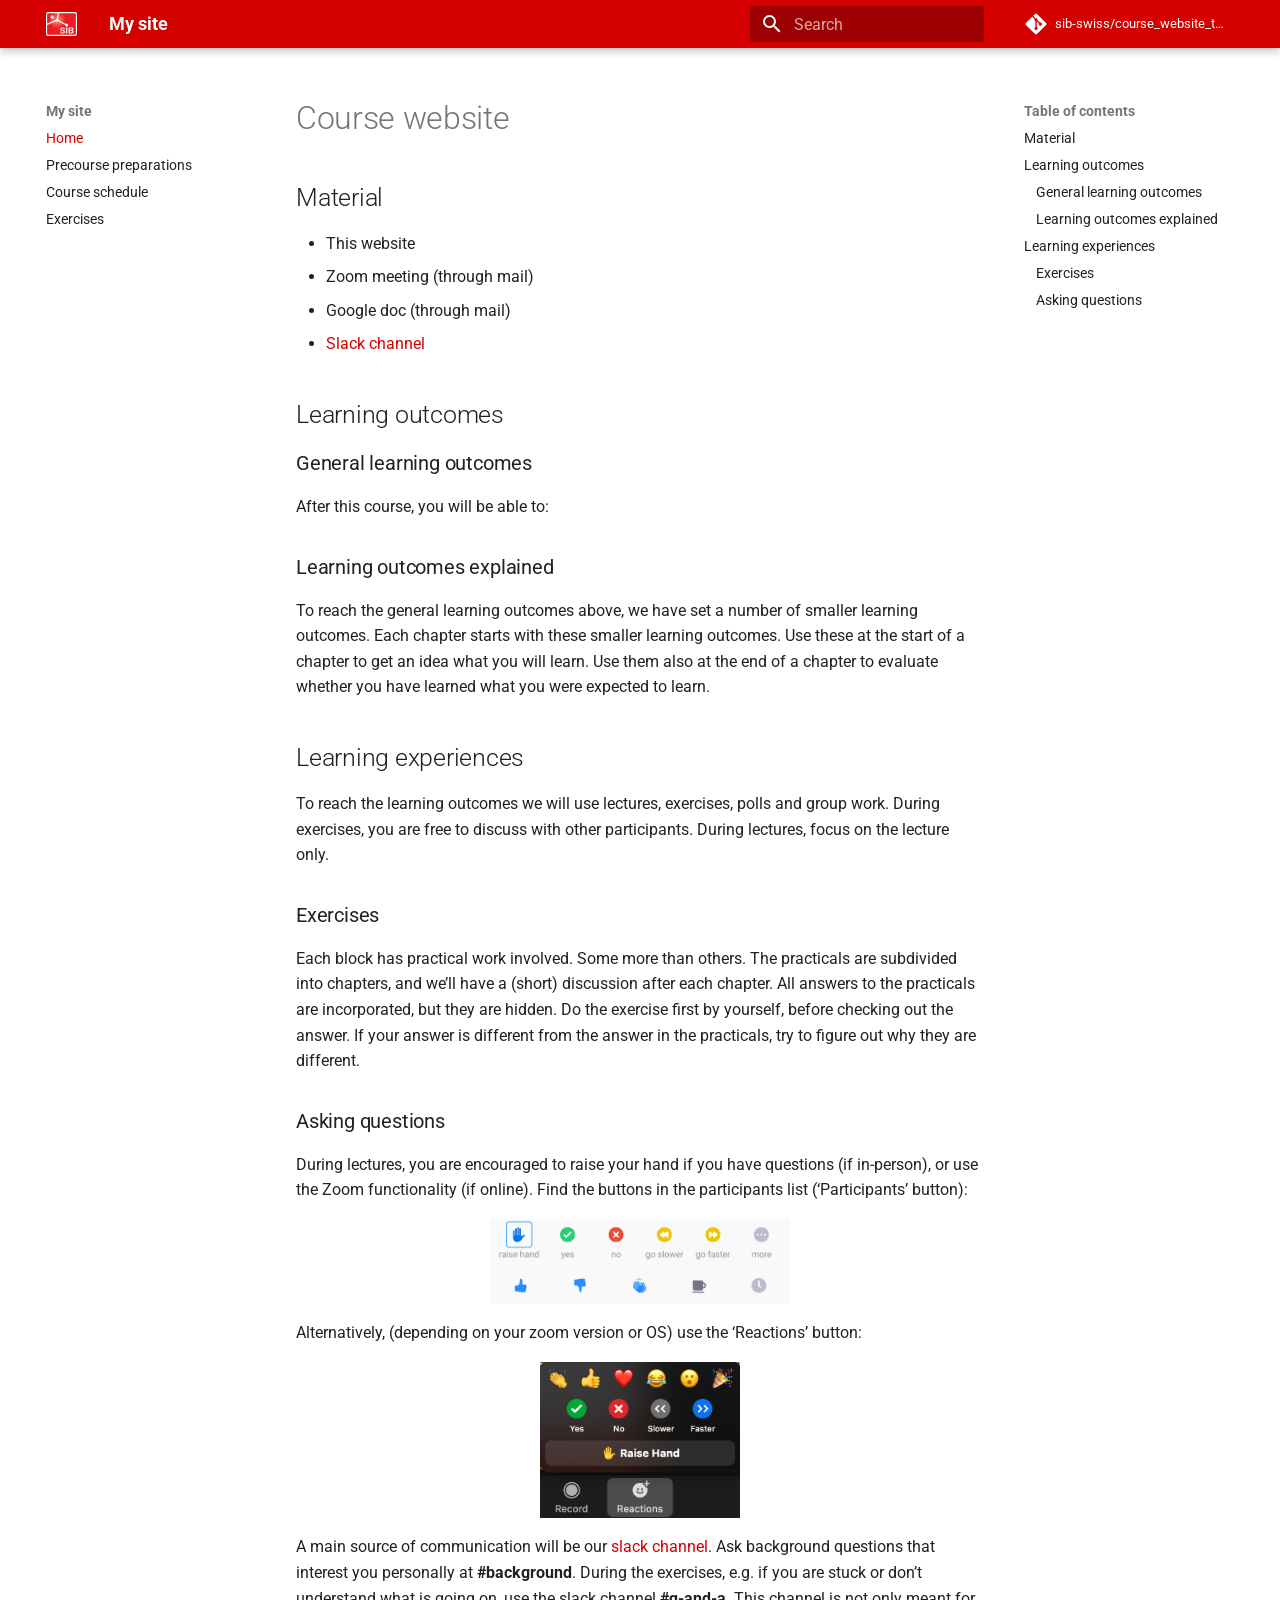
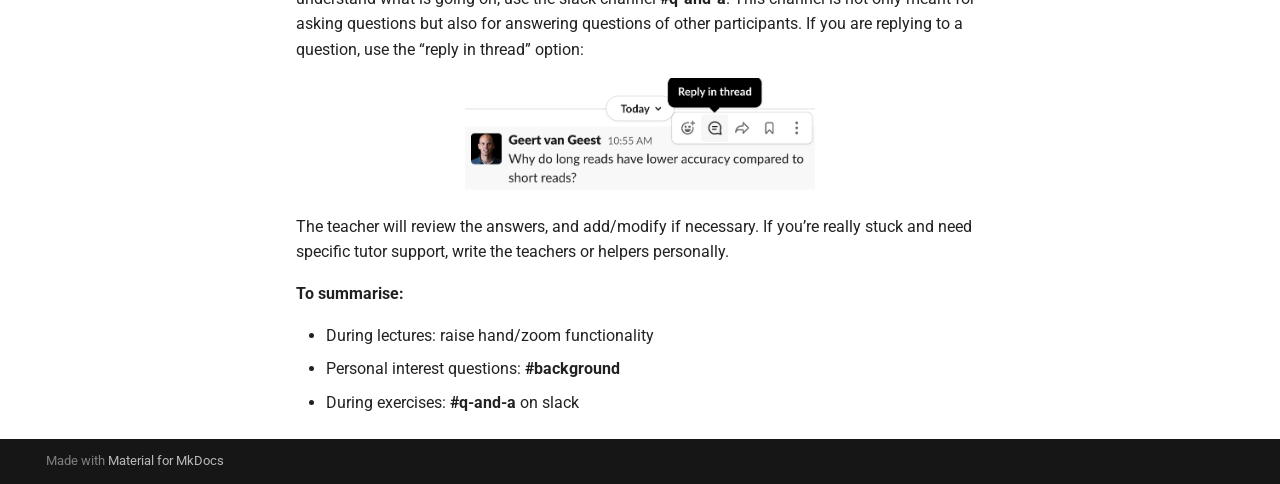
==== commit 273b79fb: "Deployed 053f46a with MkDocs version: 1.6.0" ====
--- a/index.html
+++ b/index.html
@@ -8,8 +8,13 @@
       
       
       
+      
+      
+        <link rel="next" href="precourse/">
+      
+      
       <link rel="icon" href="assets/images/SIB_logo.svg">
-      <meta name="generator" content="mkdocs-1.3.0, mkdocs-material-8.2.8">
+      <meta name="generator" content="mkdocs-1.6.0, mkdocs-material-9.5.32">
     
     
       
@@ -17,13 +22,14 @@
       
     
     
-      <link rel="stylesheet" href="assets/stylesheets/main.644de097.min.css">
-      
-        
-        <link rel="stylesheet" href="assets/stylesheets/palette.e6a45f82.min.css">
-        
-      
-    
+      <link rel="stylesheet" href="assets/stylesheets/main.3cba04c6.min.css">
+      
+      
+
+
+    
+    
+      
     
     
       
@@ -37,23 +43,18 @@
     
       <link rel="stylesheet" href="stylesheets/extra.css">
     
-    <script>__md_scope=new URL(".",location),__md_get=(e,_=localStorage,t=__md_scope)=>JSON.parse(_.getItem(t.pathname+"."+e)),__md_set=(e,_,t=localStorage,a=__md_scope)=>{try{t.setItem(a.pathname+"."+e,JSON.stringify(_))}catch(e){}}</script>
-    
-      
-
+    <script>__md_scope=new URL(".",location),__md_hash=e=>[...e].reduce((e,_)=>(e<<5)-e+_.charCodeAt(0),0),__md_get=(e,_=localStorage,t=__md_scope)=>JSON.parse(_.getItem(t.pathname+"."+e)),__md_set=(e,_,t=localStorage,a=__md_scope)=>{try{t.setItem(a.pathname+"."+e,JSON.stringify(_))}catch(e){}}</script>
+    
+      
+
+    
     
     
   </head>
   
   
-    
-    
-    
-    
-    
-    <body dir="ltr" data-md-color-scheme="" data-md-color-primary="none" data-md-color-accent="none">
-  
-    
+    <body dir="ltr">
+  
     
     <input class="md-toggle" data-md-toggle="drawer" type="checkbox" id="__drawer" autocomplete="off">
     <input class="md-toggle" data-md-toggle="search" type="checkbox" id="__search" autocomplete="off">
@@ -73,7 +74,9 @@
     
       
 
-<header class="md-header" data-md-component="header">
+  
+
+<header class="md-header md-header--shadow" data-md-component="header">
   <nav class="md-header__inner md-grid" aria-label="Header">
     <a href="." title="My site" class="md-header__button md-logo" aria-label="My site" data-md-component="logo">
       
@@ -81,7 +84,8 @@
 
     </a>
     <label class="md-header__button md-icon" for="__drawer">
-      <svg xmlns="http://www.w3.org/2000/svg" viewBox="0 0 24 24"><path d="M3 6h18v2H3V6m0 5h18v2H3v-2m0 5h18v2H3v-2z"/></svg>
+      
+      <svg xmlns="http://www.w3.org/2000/svg" viewBox="0 0 24 24"><path d="M3 6h18v2H3V6m0 5h18v2H3v-2m0 5h18v2H3v-2Z"/></svg>
     </label>
     <div class="md-header__title" data-md-component="header-title">
       <div class="md-header__ellipsis">
@@ -101,9 +105,13 @@
     </div>
     
     
+      <script>var media,input,key,value,palette=__md_get("__palette");if(palette&&palette.color){"(prefers-color-scheme)"===palette.color.media&&(media=matchMedia("(prefers-color-scheme: light)"),input=document.querySelector(media.matches?"[data-md-color-media='(prefers-color-scheme: light)']":"[data-md-color-media='(prefers-color-scheme: dark)']"),palette.color.media=input.getAttribute("data-md-color-media"),palette.color.scheme=input.getAttribute("data-md-color-scheme"),palette.color.primary=input.getAttribute("data-md-color-primary"),palette.color.accent=input.getAttribute("data-md-color-accent"));for([key,value]of Object.entries(palette.color))document.body.setAttribute("data-md-color-"+key,value)}</script>
+    
+    
     
       <label class="md-header__button md-icon" for="__search">
-        <svg xmlns="http://www.w3.org/2000/svg" viewBox="0 0 24 24"><path d="M9.5 3A6.5 6.5 0 0 1 16 9.5c0 1.61-.59 3.09-1.56 4.23l.27.27h.79l5 5-1.5 1.5-5-5v-.79l-.27-.27A6.516 6.516 0 0 1 9.5 16 6.5 6.5 0 0 1 3 9.5 6.5 6.5 0 0 1 9.5 3m0 2C7 5 5 7 5 9.5S7 14 9.5 14 14 12 14 9.5 12 5 9.5 5z"/></svg>
+        
+        <svg xmlns="http://www.w3.org/2000/svg" viewBox="0 0 24 24"><path d="M9.5 3A6.5 6.5 0 0 1 16 9.5c0 1.61-.59 3.09-1.56 4.23l.27.27h.79l5 5-1.5 1.5-5-5v-.79l-.27-.27A6.516 6.516 0 0 1 9.5 16 6.5 6.5 0 0 1 3 9.5 6.5 6.5 0 0 1 9.5 3m0 2C7 5 5 7 5 9.5S7 14 9.5 14 14 12 14 9.5 12 5 9.5 5Z"/></svg>
       </label>
       <div class="md-search" data-md-component="search" role="dialog">
   <label class="md-search__overlay" for="__search"></label>
@@ -111,24 +119,27 @@
     <form class="md-search__form" name="search">
       <input type="text" class="md-search__input" name="query" aria-label="Search" placeholder="Search" autocapitalize="off" autocorrect="off" autocomplete="off" spellcheck="false" data-md-component="search-query" required>
       <label class="md-search__icon md-icon" for="__search">
-        <svg xmlns="http://www.w3.org/2000/svg" viewBox="0 0 24 24"><path d="M9.5 3A6.5 6.5 0 0 1 16 9.5c0 1.61-.59 3.09-1.56 4.23l.27.27h.79l5 5-1.5 1.5-5-5v-.79l-.27-.27A6.516 6.516 0 0 1 9.5 16 6.5 6.5 0 0 1 3 9.5 6.5 6.5 0 0 1 9.5 3m0 2C7 5 5 7 5 9.5S7 14 9.5 14 14 12 14 9.5 12 5 9.5 5z"/></svg>
-        <svg xmlns="http://www.w3.org/2000/svg" viewBox="0 0 24 24"><path d="M20 11v2H8l5.5 5.5-1.42 1.42L4.16 12l7.92-7.92L13.5 5.5 8 11h12z"/></svg>
+        
+        <svg xmlns="http://www.w3.org/2000/svg" viewBox="0 0 24 24"><path d="M9.5 3A6.5 6.5 0 0 1 16 9.5c0 1.61-.59 3.09-1.56 4.23l.27.27h.79l5 5-1.5 1.5-5-5v-.79l-.27-.27A6.516 6.516 0 0 1 9.5 16 6.5 6.5 0 0 1 3 9.5 6.5 6.5 0 0 1 9.5 3m0 2C7 5 5 7 5 9.5S7 14 9.5 14 14 12 14 9.5 12 5 9.5 5Z"/></svg>
+        
+        <svg xmlns="http://www.w3.org/2000/svg" viewBox="0 0 24 24"><path d="M20 11v2H8l5.5 5.5-1.42 1.42L4.16 12l7.92-7.92L13.5 5.5 8 11h12Z"/></svg>
       </label>
       <nav class="md-search__options" aria-label="Search">
         
-        <button type="reset" class="md-search__icon md-icon" aria-label="Clear" tabindex="-1">
-          <svg xmlns="http://www.w3.org/2000/svg" viewBox="0 0 24 24"><path d="M19 6.41 17.59 5 12 10.59 6.41 5 5 6.41 10.59 12 5 17.59 6.41 19 12 13.41 17.59 19 19 17.59 13.41 12 19 6.41z"/></svg>
+        <button type="reset" class="md-search__icon md-icon" title="Clear" aria-label="Clear" tabindex="-1">
+          
+          <svg xmlns="http://www.w3.org/2000/svg" viewBox="0 0 24 24"><path d="M19 6.41 17.59 5 12 10.59 6.41 5 5 6.41 10.59 12 5 17.59 6.41 19 12 13.41 17.59 19 19 17.59 13.41 12 19 6.41Z"/></svg>
         </button>
       </nav>
       
     </form>
     <div class="md-search__output">
-      <div class="md-search__scrollwrap" data-md-scrollfix>
+      <div class="md-search__scrollwrap" tabindex="0" data-md-scrollfix>
         <div class="md-search-result" data-md-component="search-result">
           <div class="md-search-result__meta">
             Initializing search
           </div>
-          <ol class="md-search-result__list"></ol>
+          <ol class="md-search-result__list" role="presentation"></ol>
         </div>
       </div>
     </div>
@@ -140,7 +151,7 @@
         <a href="https://github.com/sib-swiss/course_website_template" title="Go to repository" class="md-source" data-md-component="source">
   <div class="md-source__icon md-icon">
     
-    <svg xmlns="http://www.w3.org/2000/svg" viewBox="0 0 448 512"><!--! Font Awesome Free 6.1.1 by @fontawesome - https://fontawesome.com License - https://fontawesome.com/license/free (Icons: CC BY 4.0, Fonts: SIL OFL 1.1, Code: MIT License) Copyright 2022 Fonticons, Inc.--><path d="M439.55 236.05 244 40.45a28.87 28.87 0 0 0-40.81 0l-40.66 40.63 51.52 51.52c27.06-9.14 52.68 16.77 43.39 43.68l49.66 49.66c34.23-11.8 61.18 31 35.47 56.69-26.49 26.49-70.21-2.87-56-37.34L240.22 199v121.85c25.3 12.54 22.26 41.85 9.08 55a34.34 34.34 0 0 1-48.55 0c-17.57-17.6-11.07-46.91 11.25-56v-123c-20.8-8.51-24.6-30.74-18.64-45L142.57 101 8.45 235.14a28.86 28.86 0 0 0 0 40.81l195.61 195.6a28.86 28.86 0 0 0 40.8 0l194.69-194.69a28.86 28.86 0 0 0 0-40.81z"/></svg>
+    <svg xmlns="http://www.w3.org/2000/svg" viewBox="0 0 448 512"><!--! Font Awesome Free 6.6.0 by @fontawesome - https://fontawesome.com License - https://fontawesome.com/license/free (Icons: CC BY 4.0, Fonts: SIL OFL 1.1, Code: MIT License) Copyright 2024 Fonticons, Inc.--><path d="M439.55 236.05 244 40.45a28.87 28.87 0 0 0-40.81 0l-40.66 40.63 51.52 51.52c27.06-9.14 52.68 16.77 43.39 43.68l49.66 49.66c34.23-11.8 61.18 31 35.47 56.69-26.49 26.49-70.21-2.87-56-37.34L240.22 199v121.85c25.3 12.54 22.26 41.85 9.08 55a34.34 34.34 0 0 1-48.55 0c-17.57-17.6-11.07-46.91 11.25-56v-123c-20.8-8.51-24.6-30.74-18.64-45L142.57 101 8.45 235.14a28.86 28.86 0 0 0 0 40.81l195.61 195.6a28.86 28.86 0 0 0 40.8 0l194.69-194.69a28.86 28.86 0 0 0 0-40.81z"/></svg>
   </div>
   <div class="md-source__repository">
     sib-swiss/course_website_template
@@ -170,6 +181,7 @@
                     
 
 
+
 <nav class="md-nav md-nav--primary" aria-label="Navigation" data-md-level="0">
   <label class="md-nav__title" for="__drawer">
     <a href="." title="My site" class="md-nav__button md-logo" aria-label="My site" data-md-component="logo">
@@ -184,7 +196,7 @@
       <a href="https://github.com/sib-swiss/course_website_template" title="Go to repository" class="md-source" data-md-component="source">
   <div class="md-source__icon md-icon">
     
-    <svg xmlns="http://www.w3.org/2000/svg" viewBox="0 0 448 512"><!--! Font Awesome Free 6.1.1 by @fontawesome - https://fontawesome.com License - https://fontawesome.com/license/free (Icons: CC BY 4.0, Fonts: SIL OFL 1.1, Code: MIT License) Copyright 2022 Fonticons, Inc.--><path d="M439.55 236.05 244 40.45a28.87 28.87 0 0 0-40.81 0l-40.66 40.63 51.52 51.52c27.06-9.14 52.68 16.77 43.39 43.68l49.66 49.66c34.23-11.8 61.18 31 35.47 56.69-26.49 26.49-70.21-2.87-56-37.34L240.22 199v121.85c25.3 12.54 22.26 41.85 9.08 55a34.34 34.34 0 0 1-48.55 0c-17.57-17.6-11.07-46.91 11.25-56v-123c-20.8-8.51-24.6-30.74-18.64-45L142.57 101 8.45 235.14a28.86 28.86 0 0 0 0 40.81l195.61 195.6a28.86 28.86 0 0 0 40.8 0l194.69-194.69a28.86 28.86 0 0 0 0-40.81z"/></svg>
+    <svg xmlns="http://www.w3.org/2000/svg" viewBox="0 0 448 512"><!--! Font Awesome Free 6.6.0 by @fontawesome - https://fontawesome.com License - https://fontawesome.com/license/free (Icons: CC BY 4.0, Fonts: SIL OFL 1.1, Code: MIT License) Copyright 2024 Fonticons, Inc.--><path d="M439.55 236.05 244 40.45a28.87 28.87 0 0 0-40.81 0l-40.66 40.63 51.52 51.52c27.06-9.14 52.68 16.77 43.39 43.68l49.66 49.66c34.23-11.8 61.18 31 35.47 56.69-26.49 26.49-70.21-2.87-56-37.34L240.22 199v121.85c25.3 12.54 22.26 41.85 9.08 55a34.34 34.34 0 0 1-48.55 0c-17.57-17.6-11.07-46.91 11.25-56v-123c-20.8-8.51-24.6-30.74-18.64-45L142.57 101 8.45 235.14a28.86 28.86 0 0 0 0 40.81l195.61 195.6a28.86 28.86 0 0 0 40.8 0l194.69-194.69a28.86 28.86 0 0 0 0-40.81z"/></svg>
   </div>
   <div class="md-source__repository">
     sib-swiss/course_website_template
@@ -196,28 +208,39 @@
     
       
       
-      
-
-  
-  
-    
+  
+  
+    
+  
   
   
     <li class="md-nav__item md-nav__item--active">
       
-      <input class="md-nav__toggle md-toggle" data-md-toggle="toc" type="checkbox" id="__toc">
+      <input class="md-nav__toggle md-toggle" type="checkbox" id="__toc">
       
       
         
       
       
         <label class="md-nav__link md-nav__link--active" for="__toc">
-          Home
+          
+  
+  <span class="md-ellipsis">
+    Home
+  </span>
+  
+
           <span class="md-nav__icon md-icon"></span>
         </label>
       
       <a href="." class="md-nav__link md-nav__link--active">
-        Home
+        
+  
+  <span class="md-ellipsis">
+    Home
+  </span>
+  
+
       </a>
       
         
@@ -237,14 +260,18 @@
       
         <li class="md-nav__item">
   <a href="#material" class="md-nav__link">
-    Material
+    <span class="md-ellipsis">
+      Material
+    </span>
   </a>
   
 </li>
       
         <li class="md-nav__item">
   <a href="#learning-outcomes" class="md-nav__link">
-    Learning outcomes
+    <span class="md-ellipsis">
+      Learning outcomes
+    </span>
   </a>
   
     <nav class="md-nav" aria-label="Learning outcomes">
@@ -252,14 +279,18 @@
         
           <li class="md-nav__item">
   <a href="#general-learning-outcomes" class="md-nav__link">
-    General learning outcomes
+    <span class="md-ellipsis">
+      General learning outcomes
+    </span>
   </a>
   
 </li>
         
           <li class="md-nav__item">
   <a href="#learning-outcomes-explained" class="md-nav__link">
-    Learning outcomes explained
+    <span class="md-ellipsis">
+      Learning outcomes explained
+    </span>
   </a>
   
 </li>
@@ -271,7 +302,9 @@
       
         <li class="md-nav__item">
   <a href="#learning-experiences" class="md-nav__link">
-    Learning experiences
+    <span class="md-ellipsis">
+      Learning experiences
+    </span>
   </a>
   
     <nav class="md-nav" aria-label="Learning experiences">
@@ -279,14 +312,18 @@
         
           <li class="md-nav__item">
   <a href="#exercises" class="md-nav__link">
-    Exercises
+    <span class="md-ellipsis">
+      Exercises
+    </span>
   </a>
   
 </li>
         
           <li class="md-nav__item">
   <a href="#asking-questions" class="md-nav__link">
-    Asking questions
+    <span class="md-ellipsis">
+      Asking questions
+    </span>
   </a>
   
 </li>
@@ -306,14 +343,19 @@
     
       
       
-      
-
+  
   
   
   
     <li class="md-nav__item">
       <a href="precourse/" class="md-nav__link">
-        Precourse preparations
+        
+  
+  <span class="md-ellipsis">
+    Precourse preparations
+  </span>
+  
+
       </a>
     </li>
   
@@ -321,14 +363,19 @@
     
       
       
-      
-
+  
   
   
   
     <li class="md-nav__item">
       <a href="course_schedule/" class="md-nav__link">
-        Course schedule
+        
+  
+  <span class="md-ellipsis">
+    Course schedule
+  </span>
+  
+
       </a>
     </li>
   
@@ -336,14 +383,19 @@
     
       
       
-      
-
+  
   
   
   
     <li class="md-nav__item">
       <a href="exercises/" class="md-nav__link">
-        Exercises
+        
+  
+  <span class="md-ellipsis">
+    Exercises
+  </span>
+  
+
       </a>
     </li>
   
@@ -377,14 +429,18 @@
       
         <li class="md-nav__item">
   <a href="#material" class="md-nav__link">
-    Material
+    <span class="md-ellipsis">
+      Material
+    </span>
   </a>
   
 </li>
       
         <li class="md-nav__item">
   <a href="#learning-outcomes" class="md-nav__link">
-    Learning outcomes
+    <span class="md-ellipsis">
+      Learning outcomes
+    </span>
   </a>
   
     <nav class="md-nav" aria-label="Learning outcomes">
@@ -392,14 +448,18 @@
         
           <li class="md-nav__item">
   <a href="#general-learning-outcomes" class="md-nav__link">
-    General learning outcomes
+    <span class="md-ellipsis">
+      General learning outcomes
+    </span>
   </a>
   
 </li>
         
           <li class="md-nav__item">
   <a href="#learning-outcomes-explained" class="md-nav__link">
-    Learning outcomes explained
+    <span class="md-ellipsis">
+      Learning outcomes explained
+    </span>
   </a>
   
 </li>
@@ -411,7 +471,9 @@
       
         <li class="md-nav__item">
   <a href="#learning-experiences" class="md-nav__link">
-    Learning experiences
+    <span class="md-ellipsis">
+      Learning experiences
+    </span>
   </a>
   
     <nav class="md-nav" aria-label="Learning experiences">
@@ -419,14 +481,18 @@
         
           <li class="md-nav__item">
   <a href="#exercises" class="md-nav__link">
-    Exercises
+    <span class="md-ellipsis">
+      Exercises
+    </span>
   </a>
   
 </li>
         
           <li class="md-nav__item">
   <a href="#asking-questions" class="md-nav__link">
-    Asking questions
+    <span class="md-ellipsis">
+      Asking questions
+    </span>
   </a>
   
 </li>
@@ -444,14 +510,14 @@
               </div>
             
           
-          <div class="md-content" data-md-component="content">
-            <article class="md-content__inner md-typeset">
-              
+          
+            <div class="md-content" data-md-component="content">
+              <article class="md-content__inner md-typeset">
                 
-<a href="https://github.com/sib-swiss/course_website_template/edit/master/docs/index.md" title="Edit this page" class="md-content__button md-icon">
-  <svg xmlns="http://www.w3.org/2000/svg" viewBox="0 0 24 24"><path d="M20.71 7.04c.39-.39.39-1.04 0-1.41l-2.34-2.34c-.37-.39-1.02-.39-1.41 0l-1.84 1.83 3.75 3.75M3 17.25V21h3.75L17.81 9.93l-3.75-3.75L3 17.25z"/></svg>
-</a>
-
+                  
+
+  
+  
 
 
 <h1 id="course-website">Course website</h1>
@@ -495,34 +561,28 @@
 <li>During exercises: <strong>#q-and-a</strong> on slack</li>
 </ul>
 
-              
-            </article>
-          </div>
+
+
+
+
+
+
+
+
+
+
+
+                
+              </article>
+            </div>
+          
+          
+<script>var target=document.getElementById(location.hash.slice(1));target&&target.name&&(target.checked=target.name.startsWith("__tabbed_"))</script>
         </div>
         
       </main>
       
         <footer class="md-footer">
-  
-    <nav class="md-footer__inner md-grid" aria-label="Footer">
-      
-      
-        
-        <a href="precourse/" class="md-footer__link md-footer__link--next" aria-label="Next: Precourse preparations" rel="next">
-          <div class="md-footer__title">
-            <div class="md-ellipsis">
-              <span class="md-footer__direction">
-                Next
-              </span>
-              Precourse preparations
-            </div>
-          </div>
-          <div class="md-footer__button md-icon">
-            <svg xmlns="http://www.w3.org/2000/svg" viewBox="0 0 24 24"><path d="M4 11v2h12l-5.5 5.5 1.42 1.42L19.84 12l-7.92-7.92L10.5 5.5 16 11H4z"/></svg>
-          </div>
-        </a>
-      
-    </nav>
   
   <div class="md-footer-meta md-typeset">
     <div class="md-footer-meta__inner md-grid">
@@ -544,10 +604,12 @@
     <div class="md-dialog" data-md-component="dialog">
       <div class="md-dialog__inner md-typeset"></div>
     </div>
-    <script id="__config" type="application/json">{"base": ".", "features": [], "search": "assets/javascripts/workers/search.5e67fbfe.min.js", "translations": {"clipboard.copied": "Copied to clipboard", "clipboard.copy": "Copy to clipboard", "search.config.lang": "en", "search.config.pipeline": "trimmer, stopWordFilter", "search.config.separator": "[\\s\\-]+", "search.placeholder": "Search", "search.result.more.one": "1 more on this page", "search.result.more.other": "# more on this page", "search.result.none": "No matching documents", "search.result.one": "1 matching document", "search.result.other": "# matching documents", "search.result.placeholder": "Type to start searching", "search.result.term.missing": "Missing", "select.version.title": "Select version"}}</script>
-    
-    
-      <script src="assets/javascripts/bundle.c44cc438.min.js"></script>
+    
+    
+    <script id="__config" type="application/json">{"base": ".", "features": [], "search": "assets/javascripts/workers/search.b8dbb3d2.min.js", "translations": {"clipboard.copied": "Copied to clipboard", "clipboard.copy": "Copy to clipboard", "search.result.more.one": "1 more on this page", "search.result.more.other": "# more on this page", "search.result.none": "No matching documents", "search.result.one": "1 matching document", "search.result.other": "# matching documents", "search.result.placeholder": "Type to start searching", "search.result.term.missing": "Missing", "select.version": "Select version"}}</script>
+    
+    
+      <script src="assets/javascripts/bundle.471ce7a9.min.js"></script>
       
     
   </body>
--- a/assets/stylesheets/main.3cba04c6.min.css
+++ b/assets/stylesheets/main.3cba04c6.min.css
@@ -0,0 +1 @@
+@charset "UTF-8";html{-webkit-text-size-adjust:none;-moz-text-size-adjust:none;text-size-adjust:none;box-sizing:border-box}*,:after,:before{box-sizing:inherit}@media (prefers-reduced-motion){*,:after,:before{transition:none!important}}body{margin:0}a,button,input,label{-webkit-tap-highlight-color:transparent}a{color:inherit;text-decoration:none}hr{border:0;box-sizing:initial;display:block;height:.05rem;overflow:visible;padding:0}small{font-size:80%}sub,sup{line-height:1em}img{border-style:none}table{border-collapse:initial;border-spacing:0}td,th{font-weight:400;vertical-align:top}button{background:#0000;border:0;font-family:inherit;font-size:inherit;margin:0;padding:0}input{border:0;outline:none}:root{--md-primary-fg-color:#4051b5;--md-primary-fg-color--light:#5d6cc0;--md-primary-fg-color--dark:#303fa1;--md-primary-bg-color:#fff;--md-primary-bg-color--light:#ffffffb3;--md-accent-fg-color:#526cfe;--md-accent-fg-color--transparent:#526cfe1a;--md-accent-bg-color:#fff;--md-accent-bg-color--light:#ffffffb3}[data-md-color-scheme=default]{color-scheme:light}[data-md-color-scheme=default] img[src$="#gh-dark-mode-only"],[data-md-color-scheme=default] img[src$="#only-dark"]{display:none}:root,[data-md-color-scheme=default]{--md-hue:225deg;--md-default-fg-color:#000000de;--md-default-fg-color--light:#0000008a;--md-default-fg-color--lighter:#00000052;--md-default-fg-color--lightest:#00000012;--md-default-bg-color:#fff;--md-default-bg-color--light:#ffffffb3;--md-default-bg-color--lighter:#ffffff4d;--md-default-bg-color--lightest:#ffffff1f;--md-code-fg-color:#36464e;--md-code-bg-color:#f5f5f5;--md-code-hl-color:#4287ff;--md-code-hl-color--light:#4287ff1a;--md-code-hl-number-color:#d52a2a;--md-code-hl-special-color:#db1457;--md-code-hl-function-color:#a846b9;--md-code-hl-constant-color:#6e59d9;--md-code-hl-keyword-color:#3f6ec6;--md-code-hl-string-color:#1c7d4d;--md-code-hl-name-color:var(--md-code-fg-color);--md-code-hl-operator-color:var(--md-default-fg-color--light);--md-code-hl-punctuation-color:var(--md-default-fg-color--light);--md-code-hl-comment-color:var(--md-default-fg-color--light);--md-code-hl-generic-color:var(--md-default-fg-color--light);--md-code-hl-variable-color:var(--md-default-fg-color--light);--md-typeset-color:var(--md-default-fg-color);--md-typeset-a-color:var(--md-primary-fg-color);--md-typeset-del-color:#f5503d26;--md-typeset-ins-color:#0bd57026;--md-typeset-kbd-color:#fafafa;--md-typeset-kbd-accent-color:#fff;--md-typeset-kbd-border-color:#b8b8b8;--md-typeset-mark-color:#ffff0080;--md-typeset-table-color:#0000001f;--md-typeset-table-color--light:rgba(0,0,0,.035);--md-admonition-fg-color:var(--md-default-fg-color);--md-admonition-bg-color:var(--md-default-bg-color);--md-warning-fg-color:#000000de;--md-warning-bg-color:#ff9;--md-footer-fg-color:#fff;--md-footer-fg-color--light:#ffffffb3;--md-footer-fg-color--lighter:#ffffff73;--md-footer-bg-color:#000000de;--md-footer-bg-color--dark:#00000052;--md-shadow-z1:0 0.2rem 0.5rem #0000000d,0 0 0.05rem #0000001a;--md-shadow-z2:0 0.2rem 0.5rem #0000001a,0 0 0.05rem #00000040;--md-shadow-z3:0 0.2rem 0.5rem #0003,0 0 0.05rem #00000059}.md-icon svg{fill:currentcolor;display:block;height:1.2rem;width:1.2rem}body{-webkit-font-smoothing:antialiased;-moz-osx-font-smoothing:grayscale;--md-text-font-family:var(--md-text-font,_),-apple-system,BlinkMacSystemFont,Helvetica,Arial,sans-serif;--md-code-font-family:var(--md-code-font,_),SFMono-Regular,Consolas,Menlo,monospace}aside,body,input{font-feature-settings:"kern","liga";color:var(--md-typeset-color);font-family:var(--md-text-font-family)}code,kbd,pre{font-feature-settings:"kern";font-family:var(--md-code-font-family)}:root{--md-typeset-table-sort-icon:url('data:image/svg+xml;charset=utf-8,<svg xmlns="http://www.w3.org/2000/svg" viewBox="0 0 24 24"><path d="m18 21-4-4h3V7h-3l4-4 4 4h-3v10h3M2 19v-2h10v2M2 13v-2h7v2M2 7V5h4v2H2Z"/></svg>');--md-typeset-table-sort-icon--asc:url('data:image/svg+xml;charset=utf-8,<svg xmlns="http://www.w3.org/2000/svg" viewBox="0 0 24 24"><path d="M19 17h3l-4 4-4-4h3V3h2M2 17h10v2H2M6 5v2H2V5m0 6h7v2H2v-2Z"/></svg>');--md-typeset-table-sort-icon--desc:url('data:image/svg+xml;charset=utf-8,<svg xmlns="http://www.w3.org/2000/svg" viewBox="0 0 24 24"><path d="M19 7h3l-4-4-4 4h3v14h2M2 17h10v2H2M6 5v2H2V5m0 6h7v2H2v-2Z"/></svg>')}.md-typeset{-webkit-print-color-adjust:exact;color-adjust:exact;font-size:.8rem;line-height:1.6}@media print{.md-typeset{font-size:.68rem}}.md-typeset blockquote,.md-typeset dl,.md-typeset figure,.md-typeset ol,.md-typeset pre,.md-typeset ul{margin-bottom:1em;margin-top:1em}.md-typeset h1{color:var(--md-default-fg-color--light);font-size:2em;line-height:1.3;margin:0 0 1.25em}.md-typeset h1,.md-typeset h2{font-weight:300;letter-spacing:-.01em}.md-typeset h2{font-size:1.5625em;line-height:1.4;margin:1.6em 0 .64em}.md-typeset h3{font-size:1.25em;font-weight:400;letter-spacing:-.01em;line-height:1.5;margin:1.6em 0 .8em}.md-typeset h2+h3{margin-top:.8em}.md-typeset h4{font-weight:700;letter-spacing:-.01em;margin:1em 0}.md-typeset h5,.md-typeset h6{color:var(--md-default-fg-color--light);font-size:.8em;font-weight:700;letter-spacing:-.01em;margin:1.25em 0}.md-typeset h5{text-transform:uppercase}.md-typeset hr{border-bottom:.05rem solid var(--md-default-fg-color--lightest);display:flow-root;margin:1.5em 0}.md-typeset a{color:var(--md-typeset-a-color);word-break:break-word}.md-typeset a,.md-typeset a:before{transition:color 125ms}.md-typeset a:focus,.md-typeset a:hover{color:var(--md-accent-fg-color)}.md-typeset a:focus code,.md-typeset a:hover code{background-color:var(--md-accent-fg-color--transparent)}.md-typeset a code{color:currentcolor;transition:background-color 125ms}.md-typeset a.focus-visible{outline-color:var(--md-accent-fg-color);outline-offset:.2rem}.md-typeset code,.md-typeset kbd,.md-typeset pre{color:var(--md-code-fg-color);direction:ltr;font-variant-ligatures:none}@media print{.md-typeset code,.md-typeset kbd,.md-typeset pre{white-space:pre-wrap}}.md-typeset code{background-color:var(--md-code-bg-color);border-radius:.1rem;-webkit-box-decoration-break:clone;box-decoration-break:clone;font-size:.85em;padding:0 .2941176471em;word-break:break-word}.md-typeset code:not(.focus-visible){-webkit-tap-highlight-color:transparent;outline:none}.md-typeset pre{display:flow-root;line-height:1.4;position:relative}.md-typeset pre>code{-webkit-box-decoration-break:slice;box-decoration-break:slice;box-shadow:none;display:block;margin:0;outline-color:var(--md-accent-fg-color);overflow:auto;padding:.7720588235em 1.1764705882em;scrollbar-color:var(--md-default-fg-color--lighter) #0000;scrollbar-width:thin;touch-action:auto;word-break:normal}.md-typeset pre>code:hover{scrollbar-color:var(--md-accent-fg-color) #0000}.md-typeset pre>code::-webkit-scrollbar{height:.2rem;width:.2rem}.md-typeset pre>code::-webkit-scrollbar-thumb{background-color:var(--md-default-fg-color--lighter)}.md-typeset pre>code::-webkit-scrollbar-thumb:hover{background-color:var(--md-accent-fg-color)}.md-typeset kbd{background-color:var(--md-typeset-kbd-color);border-radius:.1rem;box-shadow:0 .1rem 0 .05rem var(--md-typeset-kbd-border-color),0 .1rem 0 var(--md-typeset-kbd-border-color),0 -.1rem .2rem var(--md-typeset-kbd-accent-color) inset;color:var(--md-default-fg-color);display:inline-block;font-size:.75em;padding:0 .6666666667em;vertical-align:text-top;word-break:break-word}.md-typeset mark{background-color:var(--md-typeset-mark-color);-webkit-box-decoration-break:clone;box-decoration-break:clone;color:inherit;word-break:break-word}.md-typeset abbr{border-bottom:.05rem dotted var(--md-default-fg-color--light);cursor:help;text-decoration:none}.md-typeset small{opacity:.75}[dir=ltr] .md-typeset sub,[dir=ltr] .md-typeset sup{margin-left:.078125em}[dir=rtl] .md-typeset sub,[dir=rtl] .md-typeset sup{margin-right:.078125em}[dir=ltr] .md-typeset blockquote{padding-left:.6rem}[dir=rtl] .md-typeset blockquote{padding-right:.6rem}[dir=ltr] .md-typeset blockquote{border-left:.2rem solid var(--md-default-fg-color--lighter)}[dir=rtl] .md-typeset blockquote{border-right:.2rem solid var(--md-default-fg-color--lighter)}.md-typeset blockquote{color:var(--md-default-fg-color--light);margin-left:0;margin-right:0}.md-typeset ul{list-style-type:disc}[dir=ltr] .md-typeset ol,[dir=ltr] .md-typeset ul{margin-left:.625em}[dir=rtl] .md-typeset ol,[dir=rtl] .md-typeset ul{margin-right:.625em}.md-typeset ol,.md-typeset ul{padding:0}.md-typeset ol:not([hidden]),.md-typeset ul:not([hidden]){display:flow-root}.md-typeset ol ol,.md-typeset ul ol{list-style-type:lower-alpha}.md-typeset ol ol ol,.md-typeset ul ol ol{list-style-type:lower-roman}[dir=ltr] .md-typeset ol li,[dir=ltr] .md-typeset ul li{margin-left:1.25em}[dir=rtl] .md-typeset ol li,[dir=rtl] .md-typeset ul li{margin-right:1.25em}.md-typeset ol li,.md-typeset ul li{margin-bottom:.5em}.md-typeset ol li blockquote,.md-typeset ol li p,.md-typeset ul li blockquote,.md-typeset ul li p{margin:.5em 0}.md-typeset ol li:last-child,.md-typeset ul li:last-child{margin-bottom:0}[dir=ltr] .md-typeset ol li ol,[dir=ltr] .md-typeset ol li ul,[dir=ltr] .md-typeset ul li ol,[dir=ltr] .md-typeset ul li ul{margin-left:.625em}[dir=rtl] .md-typeset ol li ol,[dir=rtl] .md-typeset ol li ul,[dir=rtl] .md-typeset ul li ol,[dir=rtl] .md-typeset ul li ul{margin-right:.625em}.md-typeset ol li ol,.md-typeset ol li ul,.md-typeset ul li ol,.md-typeset ul li ul{margin-bottom:.5em;margin-top:.5em}[dir=ltr] .md-typeset dd{margin-left:1.875em}[dir=rtl] .md-typeset dd{margin-right:1.875em}.md-typeset dd{margin-bottom:1.5em;margin-top:1em}.md-typeset img,.md-typeset svg,.md-typeset video{height:auto;max-width:100%}.md-typeset img[align=left]{margin:1em 1em 1em 0}.md-typeset img[align=right]{margin:1em 0 1em 1em}.md-typeset img[align]:only-child{margin-top:0}.md-typeset figure{display:flow-root;margin:1em auto;max-width:100%;text-align:center;width:-moz-fit-content;width:fit-content}.md-typeset figure img{display:block;margin:0 auto}.md-typeset figcaption{font-style:italic;margin:1em auto;max-width:24rem}.md-typeset iframe{max-width:100%}.md-typeset table:not([class]){background-color:var(--md-default-bg-color);border:.05rem solid var(--md-typeset-table-color);border-radius:.1rem;display:inline-block;font-size:.64rem;max-width:100%;overflow:auto;touch-action:auto}@media print{.md-typeset table:not([class]){display:table}}.md-typeset table:not([class])+*{margin-top:1.5em}.md-typeset table:not([class]) td>:first-child,.md-typeset table:not([class]) th>:first-child{margin-top:0}.md-typeset table:not([class]) td>:last-child,.md-typeset table:not([class]) th>:last-child{margin-bottom:0}.md-typeset table:not([class]) td:not([align]),.md-typeset table:not([class]) th:not([align]){text-align:left}[dir=rtl] .md-typeset table:not([class]) td:not([align]),[dir=rtl] .md-typeset table:not([class]) th:not([align]){text-align:right}.md-typeset table:not([class]) th{font-weight:700;min-width:5rem;padding:.9375em 1.25em;vertical-align:top}.md-typeset table:not([class]) td{border-top:.05rem solid var(--md-typeset-table-color);padding:.9375em 1.25em;vertical-align:top}.md-typeset table:not([class]) tbody tr{transition:background-color 125ms}.md-typeset table:not([class]) tbody tr:hover{background-color:var(--md-typeset-table-color--light);box-shadow:0 .05rem 0 var(--md-default-bg-color) inset}.md-typeset table:not([class]) a{word-break:normal}.md-typeset table th[role=columnheader]{cursor:pointer}[dir=ltr] .md-typeset table th[role=columnheader]:after{margin-left:.5em}[dir=rtl] .md-typeset table th[role=columnheader]:after{margin-right:.5em}.md-typeset table th[role=columnheader]:after{content:"";display:inline-block;height:1.2em;-webkit-mask-image:var(--md-typeset-table-sort-icon);mask-image:var(--md-typeset-table-sort-icon);-webkit-mask-repeat:no-repeat;mask-repeat:no-repeat;-webkit-mask-size:contain;mask-size:contain;transition:background-color 125ms;vertical-align:text-bottom;width:1.2em}.md-typeset table th[role=columnheader]:hover:after{background-color:var(--md-default-fg-color--lighter)}.md-typeset table th[role=columnheader][aria-sort=ascending]:after{background-color:var(--md-default-fg-color--light);-webkit-mask-image:var(--md-typeset-table-sort-icon--asc);mask-image:var(--md-typeset-table-sort-icon--asc)}.md-typeset table th[role=columnheader][aria-sort=descending]:after{background-color:var(--md-default-fg-color--light);-webkit-mask-image:var(--md-typeset-table-sort-icon--desc);mask-image:var(--md-typeset-table-sort-icon--desc)}.md-typeset__scrollwrap{margin:1em -.8rem;overflow-x:auto;touch-action:auto}.md-typeset__table{display:inline-block;margin-bottom:.5em;padding:0 .8rem}@media print{.md-typeset__table{display:block}}html .md-typeset__table table{display:table;margin:0;overflow:hidden;width:100%}@media screen and (max-width:44.984375em){.md-content__inner>pre{margin:1em -.8rem}.md-content__inner>pre code{border-radius:0}}.md-typeset .md-author{border-radius:100%;display:block;flex-shrink:0;height:1.6rem;overflow:hidden;position:relative;transition:color 125ms,transform 125ms;width:1.6rem}.md-typeset .md-author img{display:block}.md-typeset .md-author--more{background:var(--md-default-fg-color--lightest);color:var(--md-default-fg-color--lighter);font-size:.6rem;font-weight:700;line-height:1.6rem;text-align:center}.md-typeset .md-author--long{height:2.4rem;width:2.4rem}.md-typeset a.md-author{transform:scale(1)}.md-typeset a.md-author img{border-radius:100%;filter:grayscale(100%) opacity(75%);transition:filter 125ms}.md-typeset a.md-author:focus,.md-typeset a.md-author:hover{transform:scale(1.1);z-index:1}.md-typeset a.md-author:focus img,.md-typeset a.md-author:hover img{filter:grayscale(0)}.md-banner{background-color:var(--md-footer-bg-color);color:var(--md-footer-fg-color);overflow:auto}@media print{.md-banner{display:none}}.md-banner--warning{background-color:var(--md-warning-bg-color);color:var(--md-warning-fg-color)}.md-banner__inner{font-size:.7rem;margin:.6rem auto;padding:0 .8rem}[dir=ltr] .md-banner__button{float:right}[dir=rtl] .md-banner__button{float:left}.md-banner__button{color:inherit;cursor:pointer;transition:opacity .25s}.no-js .md-banner__button{display:none}.md-banner__button:hover{opacity:.7}html{font-size:125%;height:100%;overflow-x:hidden}@media screen and (min-width:100em){html{font-size:137.5%}}@media screen and (min-width:125em){html{font-size:150%}}body{background-color:var(--md-default-bg-color);display:flex;flex-direction:column;font-size:.5rem;min-height:100%;position:relative;width:100%}@media print{body{display:block}}@media screen and (max-width:59.984375em){body[data-md-scrolllock]{position:fixed}}.md-grid{margin-left:auto;margin-right:auto;max-width:61rem}.md-container{display:flex;flex-direction:column;flex-grow:1}@media print{.md-container{display:block}}.md-main{flex-grow:1}.md-main__inner{display:flex;height:100%;margin-top:1.5rem}.md-ellipsis{overflow:hidden;text-overflow:ellipsis}.md-toggle{display:none}.md-option{height:0;opacity:0;position:absolute;width:0}.md-option:checked+label:not([hidden]){display:block}.md-option.focus-visible+label{outline-color:var(--md-accent-fg-color);outline-style:auto}.md-skip{background-color:var(--md-default-fg-color);border-radius:.1rem;color:var(--md-default-bg-color);font-size:.64rem;margin:.5rem;opacity:0;outline-color:var(--md-accent-fg-color);padding:.3rem .5rem;position:fixed;transform:translateY(.4rem);z-index:-1}.md-skip:focus{opacity:1;transform:translateY(0);transition:transform .25s cubic-bezier(.4,0,.2,1),opacity 175ms 75ms;z-index:10}@page{margin:25mm}:root{--md-clipboard-icon:url('data:image/svg+xml;charset=utf-8,<svg xmlns="http://www.w3.org/2000/svg" viewBox="0 0 24 24"><path d="M19 21H8V7h11m0-2H8a2 2 0 0 0-2 2v14a2 2 0 0 0 2 2h11a2 2 0 0 0 2-2V7a2 2 0 0 0-2-2m-3-4H4a2 2 0 0 0-2 2v14h2V3h12V1Z"/></svg>')}.md-clipboard{border-radius:.1rem;color:var(--md-default-fg-color--lightest);cursor:pointer;height:1.5em;outline-color:var(--md-accent-fg-color);outline-offset:.1rem;position:absolute;right:.5em;top:.5em;transition:color .25s;width:1.5em;z-index:1}@media print{.md-clipboard{display:none}}.md-clipboard:not(.focus-visible){-webkit-tap-highlight-color:transparent;outline:none}:hover>.md-clipboard{color:var(--md-default-fg-color--light)}.md-clipboard:focus,.md-clipboard:hover{color:var(--md-accent-fg-color)}.md-clipboard:after{background-color:currentcolor;content:"";display:block;height:1.125em;margin:0 auto;-webkit-mask-image:var(--md-clipboard-icon);mask-image:var(--md-clipboard-icon);-webkit-mask-position:center;mask-position:center;-webkit-mask-repeat:no-repeat;mask-repeat:no-repeat;-webkit-mask-size:contain;mask-size:contain;width:1.125em}.md-clipboard--inline{cursor:pointer}.md-clipboard--inline code{transition:color .25s,background-color .25s}.md-clipboard--inline:focus code,.md-clipboard--inline:hover code{background-color:var(--md-accent-fg-color--transparent);color:var(--md-accent-fg-color)}.md-typeset .md-code__content{display:grid}@keyframes consent{0%{opacity:0;transform:translateY(100%)}to{opacity:1;transform:translateY(0)}}@keyframes overlay{0%{opacity:0}to{opacity:1}}.md-consent__overlay{animation:overlay .25s both;-webkit-backdrop-filter:blur(.1rem);backdrop-filter:blur(.1rem);background-color:#0000008a;height:100%;opacity:1;position:fixed;top:0;width:100%;z-index:5}.md-consent__inner{animation:consent .5s cubic-bezier(.1,.7,.1,1) both;background-color:var(--md-default-bg-color);border:0;border-radius:.1rem;bottom:0;box-shadow:0 0 .2rem #0000001a,0 .2rem .4rem #0003;max-height:100%;overflow:auto;padding:0;position:fixed;width:100%;z-index:5}.md-consent__form{padding:.8rem}.md-consent__settings{display:none;margin:1em 0}input:checked+.md-consent__settings{display:block}.md-consent__controls{margin-bottom:.8rem}.md-typeset .md-consent__controls .md-button{display:inline}@media screen and (max-width:44.984375em){.md-typeset .md-consent__controls .md-button{display:block;margin-top:.4rem;text-align:center;width:100%}}.md-consent label{cursor:pointer}.md-content{flex-grow:1;min-width:0}.md-content__inner{margin:0 .8rem 1.2rem;padding-top:.6rem}@media screen and (min-width:76.25em){[dir=ltr] .md-sidebar--primary:not([hidden])~.md-content>.md-content__inner{margin-left:1.2rem}[dir=ltr] .md-sidebar--secondary:not([hidden])~.md-content>.md-content__inner,[dir=rtl] .md-sidebar--primary:not([hidden])~.md-content>.md-content__inner{margin-right:1.2rem}[dir=rtl] .md-sidebar--secondary:not([hidden])~.md-content>.md-content__inner{margin-left:1.2rem}}.md-content__inner:before{content:"";display:block;height:.4rem}.md-content__inner>:last-child{margin-bottom:0}[dir=ltr] .md-content__button{float:right}[dir=rtl] .md-content__button{float:left}[dir=ltr] .md-content__button{margin-left:.4rem}[dir=rtl] .md-content__button{margin-right:.4rem}.md-content__button{margin:.4rem 0;padding:0}@media print{.md-content__button{display:none}}.md-typeset .md-content__button{color:var(--md-default-fg-color--lighter)}.md-content__button svg{display:inline;vertical-align:top}[dir=rtl] .md-content__button svg{transform:scaleX(-1)}[dir=ltr] .md-dialog{right:.8rem}[dir=rtl] .md-dialog{left:.8rem}.md-dialog{background-color:var(--md-default-fg-color);border-radius:.1rem;bottom:.8rem;box-shadow:var(--md-shadow-z3);min-width:11.1rem;opacity:0;padding:.4rem .6rem;pointer-events:none;position:fixed;transform:translateY(100%);transition:transform 0ms .4s,opacity .4s;z-index:4}@media print{.md-dialog{display:none}}.md-dialog--active{opacity:1;pointer-events:auto;transform:translateY(0);transition:transform .4s cubic-bezier(.075,.85,.175,1),opacity .4s}.md-dialog__inner{color:var(--md-default-bg-color);font-size:.7rem}.md-feedback{margin:2em 0 1em;text-align:center}.md-feedback fieldset{border:none;margin:0;padding:0}.md-feedback__title{font-weight:700;margin:1em auto}.md-feedback__inner{position:relative}.md-feedback__list{display:flex;flex-wrap:wrap;place-content:baseline center;position:relative}.md-feedback__list:hover .md-icon:not(:disabled){color:var(--md-default-fg-color--lighter)}:disabled .md-feedback__list{min-height:1.8rem}.md-feedback__icon{color:var(--md-default-fg-color--light);cursor:pointer;flex-shrink:0;margin:0 .1rem;transition:color 125ms}.md-feedback__icon:not(:disabled).md-icon:hover{color:var(--md-accent-fg-color)}.md-feedback__icon:disabled{color:var(--md-default-fg-color--lightest);pointer-events:none}.md-feedback__note{opacity:0;position:relative;transform:translateY(.4rem);transition:transform .4s cubic-bezier(.1,.7,.1,1),opacity .15s}.md-feedback__note>*{margin:0 auto;max-width:16rem}:disabled .md-feedback__note{opacity:1;transform:translateY(0)}.md-footer{background-color:var(--md-footer-bg-color);color:var(--md-footer-fg-color)}@media print{.md-footer{display:none}}.md-footer__inner{justify-content:space-between;overflow:auto;padding:.2rem}.md-footer__inner:not([hidden]){display:flex}.md-footer__link{align-items:end;display:flex;flex-grow:0.01;margin-bottom:.4rem;margin-top:1rem;max-width:100%;outline-color:var(--md-accent-fg-color);overflow:hidden;transition:opacity .25s}.md-footer__link:focus,.md-footer__link:hover{opacity:.7}[dir=rtl] .md-footer__link svg{transform:scaleX(-1)}@media screen and (max-width:44.984375em){.md-footer__link--prev{flex-shrink:0}.md-footer__link--prev .md-footer__title{display:none}}[dir=ltr] .md-footer__link--next{margin-left:auto}[dir=rtl] .md-footer__link--next{margin-right:auto}.md-footer__link--next{text-align:right}[dir=rtl] .md-footer__link--next{text-align:left}.md-footer__title{flex-grow:1;font-size:.9rem;margin-bottom:.7rem;max-width:calc(100% - 2.4rem);padding:0 1rem;white-space:nowrap}.md-footer__button{margin:.2rem;padding:.4rem}.md-footer__direction{font-size:.64rem;opacity:.7}.md-footer-meta{background-color:var(--md-footer-bg-color--dark)}.md-footer-meta__inner{display:flex;flex-wrap:wrap;justify-content:space-between;padding:.2rem}html .md-footer-meta.md-typeset a{color:var(--md-footer-fg-color--light)}html .md-footer-meta.md-typeset a:focus,html .md-footer-meta.md-typeset a:hover{color:var(--md-footer-fg-color)}.md-copyright{color:var(--md-footer-fg-color--lighter);font-size:.64rem;margin:auto .6rem;padding:.4rem 0;width:100%}@media screen and (min-width:45em){.md-copyright{width:auto}}.md-copyright__highlight{color:var(--md-footer-fg-color--light)}.md-social{display:inline-flex;gap:.2rem;margin:0 .4rem;padding:.2rem 0 .6rem}@media screen and (min-width:45em){.md-social{padding:.6rem 0}}.md-social__link{display:inline-block;height:1.6rem;text-align:center;width:1.6rem}.md-social__link:before{line-height:1.9}.md-social__link svg{fill:currentcolor;max-height:.8rem;vertical-align:-25%}.md-typeset .md-button{border:.1rem solid;border-radius:.1rem;color:var(--md-primary-fg-color);cursor:pointer;display:inline-block;font-weight:700;padding:.625em 2em;transition:color 125ms,background-color 125ms,border-color 125ms}.md-typeset .md-button--primary{background-color:var(--md-primary-fg-color);border-color:var(--md-primary-fg-color);color:var(--md-primary-bg-color)}.md-typeset .md-button:focus,.md-typeset .md-button:hover{background-color:var(--md-accent-fg-color);border-color:var(--md-accent-fg-color);color:var(--md-accent-bg-color)}[dir=ltr] .md-typeset .md-input{border-top-left-radius:.1rem}[dir=ltr] .md-typeset .md-input,[dir=rtl] .md-typeset .md-input{border-top-right-radius:.1rem}[dir=rtl] .md-typeset .md-input{border-top-left-radius:.1rem}.md-typeset .md-input{border-bottom:.1rem solid var(--md-default-fg-color--lighter);box-shadow:var(--md-shadow-z1);font-size:.8rem;height:1.8rem;padding:0 .6rem;transition:border .25s,box-shadow .25s}.md-typeset .md-input:focus,.md-typeset .md-input:hover{border-bottom-color:var(--md-accent-fg-color);box-shadow:var(--md-shadow-z2)}.md-typeset .md-input--stretch{width:100%}.md-header{background-color:var(--md-primary-fg-color);box-shadow:0 0 .2rem #0000,0 .2rem .4rem #0000;color:var(--md-primary-bg-color);display:block;left:0;position:sticky;right:0;top:0;z-index:4}@media print{.md-header{display:none}}.md-header[hidden]{transform:translateY(-100%);transition:transform .25s cubic-bezier(.8,0,.6,1),box-shadow .25s}.md-header--shadow{box-shadow:0 0 .2rem #0000001a,0 .2rem .4rem #0003;transition:transform .25s cubic-bezier(.1,.7,.1,1),box-shadow .25s}.md-header__inner{align-items:center;display:flex;padding:0 .2rem}.md-header__button{color:currentcolor;cursor:pointer;margin:.2rem;outline-color:var(--md-accent-fg-color);padding:.4rem;position:relative;transition:opacity .25s;vertical-align:middle;z-index:1}.md-header__button:hover{opacity:.7}.md-header__button:not([hidden]){display:inline-block}.md-header__button:not(.focus-visible){-webkit-tap-highlight-color:transparent;outline:none}.md-header__button.md-logo{margin:.2rem;padding:.4rem}@media screen and (max-width:76.234375em){.md-header__button.md-logo{display:none}}.md-header__button.md-logo img,.md-header__button.md-logo svg{fill:currentcolor;display:block;height:1.2rem;width:auto}@media screen and (min-width:60em){.md-header__button[for=__search]{display:none}}.no-js .md-header__button[for=__search]{display:none}[dir=rtl] .md-header__button[for=__search] svg{transform:scaleX(-1)}@media screen and (min-width:76.25em){.md-header__button[for=__drawer]{display:none}}.md-header__topic{display:flex;max-width:100%;position:absolute;transition:transform .4s cubic-bezier(.1,.7,.1,1),opacity .15s;white-space:nowrap}.md-header__topic+.md-header__topic{opacity:0;pointer-events:none;transform:translateX(1.25rem);transition:transform .4s cubic-bezier(1,.7,.1,.1),opacity .15s;z-index:-1}[dir=rtl] .md-header__topic+.md-header__topic{transform:translateX(-1.25rem)}.md-header__topic:first-child{font-weight:700}[dir=ltr] .md-header__title{margin-left:1rem;margin-right:.4rem}[dir=rtl] .md-header__title{margin-left:.4rem;margin-right:1rem}.md-header__title{flex-grow:1;font-size:.9rem;height:2.4rem;line-height:2.4rem}.md-header__title--active .md-header__topic{opacity:0;pointer-events:none;transform:translateX(-1.25rem);transition:transform .4s cubic-bezier(1,.7,.1,.1),opacity .15s;z-index:-1}[dir=rtl] .md-header__title--active .md-header__topic{transform:translateX(1.25rem)}.md-header__title--active .md-header__topic+.md-header__topic{opacity:1;pointer-events:auto;transform:translateX(0);transition:transform .4s cubic-bezier(.1,.7,.1,1),opacity .15s;z-index:0}.md-header__title>.md-header__ellipsis{height:100%;position:relative;width:100%}.md-header__option{display:flex;flex-shrink:0;max-width:100%;transition:max-width 0ms .25s,opacity .25s .25s;white-space:nowrap}[data-md-toggle=search]:checked~.md-header .md-header__option{max-width:0;opacity:0;transition:max-width 0ms,opacity 0ms}.md-header__option>input{bottom:0}.md-header__source{display:none}@media screen and (min-width:60em){[dir=ltr] .md-header__source{margin-left:1rem}[dir=rtl] .md-header__source{margin-right:1rem}.md-header__source{display:block;max-width:11.7rem;width:11.7rem}}@media screen and (min-width:76.25em){[dir=ltr] .md-header__source{margin-left:1.4rem}[dir=rtl] .md-header__source{margin-right:1.4rem}}.md-meta{color:var(--md-default-fg-color--light);font-size:.7rem;line-height:1.3}.md-meta__list{display:inline-flex;flex-wrap:wrap;list-style:none;margin:0;padding:0}.md-meta__item:not(:last-child):after{content:"·";margin-left:.2rem;margin-right:.2rem}.md-meta__link{color:var(--md-typeset-a-color)}.md-meta__link:focus,.md-meta__link:hover{color:var(--md-accent-fg-color)}.md-draft{background-color:#ff1744;border-radius:.125em;color:#fff;display:inline-block;font-weight:700;padding-left:.5714285714em;padding-right:.5714285714em}:root{--md-nav-icon--prev:url('data:image/svg+xml;charset=utf-8,<svg xmlns="http://www.w3.org/2000/svg" viewBox="0 0 24 24"><path d="M20 11v2H8l5.5 5.5-1.42 1.42L4.16 12l7.92-7.92L13.5 5.5 8 11h12Z"/></svg>');--md-nav-icon--next:url('data:image/svg+xml;charset=utf-8,<svg xmlns="http://www.w3.org/2000/svg" viewBox="0 0 24 24"><path d="M8.59 16.58 13.17 12 8.59 7.41 10 6l6 6-6 6-1.41-1.42Z"/></svg>');--md-toc-icon:url('data:image/svg+xml;charset=utf-8,<svg xmlns="http://www.w3.org/2000/svg" viewBox="0 0 24 24"><path d="M3 9h14V7H3v2m0 4h14v-2H3v2m0 4h14v-2H3v2m16 0h2v-2h-2v2m0-10v2h2V7h-2m0 6h2v-2h-2v2Z"/></svg>')}.md-nav{font-size:.7rem;line-height:1.3}.md-nav__title{color:var(--md-default-fg-color--light);display:block;font-weight:700;overflow:hidden;padding:0 .6rem;text-overflow:ellipsis}.md-nav__title .md-nav__button{display:none}.md-nav__title .md-nav__button img{height:100%;width:auto}.md-nav__title .md-nav__button.md-logo img,.md-nav__title .md-nav__button.md-logo svg{fill:currentcolor;display:block;height:2.4rem;max-width:100%;object-fit:contain;width:auto}.md-nav__list{list-style:none;margin:0;padding:0}.md-nav__link{align-items:flex-start;display:flex;gap:.4rem;margin-top:.625em;scroll-snap-align:start;transition:color 125ms}.md-nav__link--passed{color:var(--md-default-fg-color--light)}.md-nav__item .md-nav__link--active,.md-nav__item .md-nav__link--active code{color:var(--md-typeset-a-color)}.md-nav__link .md-ellipsis{position:relative}[dir=ltr] .md-nav__link .md-icon:last-child{margin-left:auto}[dir=rtl] .md-nav__link .md-icon:last-child{margin-right:auto}.md-nav__link svg{fill:currentcolor;flex-shrink:0;height:1.3em;position:relative}.md-nav__link[for]:focus,.md-nav__link[for]:hover,.md-nav__link[href]:focus,.md-nav__link[href]:hover{color:var(--md-accent-fg-color);cursor:pointer}.md-nav__link.focus-visible{outline-color:var(--md-accent-fg-color);outline-offset:.2rem}.md-nav--primary .md-nav__link[for=__toc]{display:none}.md-nav--primary .md-nav__link[for=__toc] .md-icon:after{background-color:currentcolor;display:block;height:100%;-webkit-mask-image:var(--md-toc-icon);mask-image:var(--md-toc-icon);width:100%}.md-nav--primary .md-nav__link[for=__toc]~.md-nav{display:none}.md-nav__container>.md-nav__link{margin-top:0}.md-nav__container>.md-nav__link:first-child{flex-grow:1;min-width:0}.md-nav__icon{flex-shrink:0}.md-nav__source{display:none}@media screen and (max-width:76.234375em){.md-nav--primary,.md-nav--primary .md-nav{background-color:var(--md-default-bg-color);display:flex;flex-direction:column;height:100%;left:0;position:absolute;right:0;top:0;z-index:1}.md-nav--primary .md-nav__item,.md-nav--primary .md-nav__title{font-size:.8rem;line-height:1.5}.md-nav--primary .md-nav__title{background-color:var(--md-default-fg-color--lightest);color:var(--md-default-fg-color--light);cursor:pointer;height:5.6rem;line-height:2.4rem;padding:3rem .8rem .2rem;position:relative;white-space:nowrap}[dir=ltr] .md-nav--primary .md-nav__title .md-nav__icon{left:.4rem}[dir=rtl] .md-nav--primary .md-nav__title .md-nav__icon{right:.4rem}.md-nav--primary .md-nav__title .md-nav__icon{display:block;height:1.2rem;margin:.2rem;position:absolute;top:.4rem;width:1.2rem}.md-nav--primary .md-nav__title .md-nav__icon:after{background-color:currentcolor;content:"";display:block;height:100%;-webkit-mask-image:var(--md-nav-icon--prev);mask-image:var(--md-nav-icon--prev);-webkit-mask-position:center;mask-position:center;-webkit-mask-repeat:no-repeat;mask-repeat:no-repeat;-webkit-mask-size:contain;mask-size:contain;width:100%}.md-nav--primary .md-nav__title~.md-nav__list{background-color:var(--md-default-bg-color);box-shadow:0 .05rem 0 var(--md-default-fg-color--lightest) inset;overflow-y:auto;scroll-snap-type:y mandatory;touch-action:pan-y}.md-nav--primary .md-nav__title~.md-nav__list>:first-child{border-top:0}.md-nav--primary .md-nav__title[for=__drawer]{background-color:var(--md-primary-fg-color);color:var(--md-primary-bg-color);font-weight:700}.md-nav--primary .md-nav__title .md-logo{display:block;left:.2rem;margin:.2rem;padding:.4rem;position:absolute;right:.2rem;top:.2rem}.md-nav--primary .md-nav__list{flex:1}.md-nav--primary .md-nav__item{border-top:.05rem solid var(--md-default-fg-color--lightest)}.md-nav--primary .md-nav__item--active>.md-nav__link{color:var(--md-typeset-a-color)}.md-nav--primary .md-nav__item--active>.md-nav__link:focus,.md-nav--primary .md-nav__item--active>.md-nav__link:hover{color:var(--md-accent-fg-color)}.md-nav--primary .md-nav__link{margin-top:0;padding:.6rem .8rem}.md-nav--primary .md-nav__link svg{margin-top:.1em}.md-nav--primary .md-nav__link>.md-nav__link{padding:0}[dir=ltr] .md-nav--primary .md-nav__link .md-nav__icon{margin-right:-.2rem}[dir=rtl] .md-nav--primary .md-nav__link .md-nav__icon{margin-left:-.2rem}.md-nav--primary .md-nav__link .md-nav__icon{font-size:1.2rem;height:1.2rem;width:1.2rem}.md-nav--primary .md-nav__link .md-nav__icon:after{background-color:currentcolor;content:"";display:block;height:100%;-webkit-mask-image:var(--md-nav-icon--next);mask-image:var(--md-nav-icon--next);-webkit-mask-position:center;mask-position:center;-webkit-mask-repeat:no-repeat;mask-repeat:no-repeat;-webkit-mask-size:contain;mask-size:contain;width:100%}[dir=rtl] .md-nav--primary .md-nav__icon:after{transform:scale(-1)}.md-nav--primary .md-nav--secondary .md-nav{background-color:initial;position:static}[dir=ltr] .md-nav--primary .md-nav--secondary .md-nav .md-nav__link{padding-left:1.4rem}[dir=rtl] .md-nav--primary .md-nav--secondary .md-nav .md-nav__link{padding-right:1.4rem}[dir=ltr] .md-nav--primary .md-nav--secondary .md-nav .md-nav .md-nav__link{padding-left:2rem}[dir=rtl] .md-nav--primary .md-nav--secondary .md-nav .md-nav .md-nav__link{padding-right:2rem}[dir=ltr] .md-nav--primary .md-nav--secondary .md-nav .md-nav .md-nav .md-nav__link{padding-left:2.6rem}[dir=rtl] .md-nav--primary .md-nav--secondary .md-nav .md-nav .md-nav .md-nav__link{padding-right:2.6rem}[dir=ltr] .md-nav--primary .md-nav--secondary .md-nav .md-nav .md-nav .md-nav .md-nav__link{padding-left:3.2rem}[dir=rtl] .md-nav--primary .md-nav--secondary .md-nav .md-nav .md-nav .md-nav .md-nav__link{padding-right:3.2rem}.md-nav--secondary{background-color:initial}.md-nav__toggle~.md-nav{display:flex;opacity:0;transform:translateX(100%);transition:transform .25s cubic-bezier(.8,0,.6,1),opacity 125ms 50ms}[dir=rtl] .md-nav__toggle~.md-nav{transform:translateX(-100%)}.md-nav__toggle:checked~.md-nav{opacity:1;transform:translateX(0);transition:transform .25s cubic-bezier(.4,0,.2,1),opacity 125ms 125ms}.md-nav__toggle:checked~.md-nav>.md-nav__list{-webkit-backface-visibility:hidden;backface-visibility:hidden}}@media screen and (max-width:59.984375em){.md-nav--primary .md-nav__link[for=__toc]{display:flex}.md-nav--primary .md-nav__link[for=__toc] .md-icon:after{content:""}.md-nav--primary .md-nav__link[for=__toc]+.md-nav__link{display:none}.md-nav--primary .md-nav__link[for=__toc]~.md-nav{display:flex}.md-nav__source{background-color:var(--md-primary-fg-color--dark);color:var(--md-primary-bg-color);display:block;padding:0 .2rem}}@media screen and (min-width:60em) and (max-width:76.234375em){.md-nav--integrated .md-nav__link[for=__toc]{display:flex}.md-nav--integrated .md-nav__link[for=__toc] .md-icon:after{content:""}.md-nav--integrated .md-nav__link[for=__toc]+.md-nav__link{display:none}.md-nav--integrated .md-nav__link[for=__toc]~.md-nav{display:flex}}@media screen and (min-width:60em){.md-nav{margin-bottom:-.4rem}.md-nav--secondary .md-nav__title{background:var(--md-default-bg-color);box-shadow:0 0 .4rem .4rem var(--md-default-bg-color);position:sticky;top:0;z-index:1}.md-nav--secondary .md-nav__title[for=__toc]{scroll-snap-align:start}.md-nav--secondary .md-nav__title .md-nav__icon{display:none}[dir=ltr] .md-nav--secondary .md-nav__list{padding-left:.6rem}[dir=rtl] .md-nav--secondary .md-nav__list{padding-right:.6rem}.md-nav--secondary .md-nav__list{padding-bottom:.4rem}[dir=ltr] .md-nav--secondary .md-nav__item>.md-nav__link{margin-right:.4rem}[dir=rtl] .md-nav--secondary .md-nav__item>.md-nav__link{margin-left:.4rem}}@media screen and (min-width:76.25em){.md-nav{margin-bottom:-.4rem;transition:max-height .25s cubic-bezier(.86,0,.07,1)}.md-nav--primary .md-nav__title{background:var(--md-default-bg-color);box-shadow:0 0 .4rem .4rem var(--md-default-bg-color);position:sticky;top:0;z-index:1}.md-nav--primary .md-nav__title[for=__drawer]{scroll-snap-align:start}.md-nav--primary .md-nav__title .md-nav__icon{display:none}[dir=ltr] .md-nav--primary .md-nav__list{padding-left:.6rem}[dir=rtl] .md-nav--primary .md-nav__list{padding-right:.6rem}.md-nav--primary .md-nav__list{padding-bottom:.4rem}[dir=ltr] .md-nav--primary .md-nav__item>.md-nav__link{margin-right:.4rem}[dir=rtl] .md-nav--primary .md-nav__item>.md-nav__link{margin-left:.4rem}.md-nav__toggle~.md-nav{display:grid;grid-template-rows:0fr;opacity:0;transition:grid-template-rows .25s cubic-bezier(.86,0,.07,1),opacity .25s,visibility 0ms .25s;visibility:collapse}.md-nav__toggle~.md-nav>.md-nav__list{overflow:hidden}.md-nav__toggle.md-toggle--indeterminate~.md-nav,.md-nav__toggle:checked~.md-nav{grid-template-rows:1fr;opacity:1;transition:grid-template-rows .25s cubic-bezier(.86,0,.07,1),opacity .15s .1s,visibility 0ms;visibility:visible}.md-nav__toggle.md-toggle--indeterminate~.md-nav{transition:none}.md-nav__item--nested>.md-nav>.md-nav__title{display:none}.md-nav__item--section{display:block;margin:1.25em 0}.md-nav__item--section:last-child{margin-bottom:0}.md-nav__item--section>.md-nav__link{font-weight:700}.md-nav__item--section>.md-nav__link[for]{color:var(--md-default-fg-color--light)}.md-nav__item--section>.md-nav__link:not(.md-nav__container){pointer-events:none}.md-nav__item--section>.md-nav__link .md-icon,.md-nav__item--section>.md-nav__link>[for]{display:none}[dir=ltr] .md-nav__item--section>.md-nav{margin-left:-.6rem}[dir=rtl] .md-nav__item--section>.md-nav{margin-right:-.6rem}.md-nav__item--section>.md-nav{display:block;opacity:1;visibility:visible}.md-nav__item--section>.md-nav>.md-nav__list>.md-nav__item{padding:0}.md-nav__icon{border-radius:100%;height:.9rem;transition:background-color .25s;width:.9rem}.md-nav__icon:hover{background-color:var(--md-accent-fg-color--transparent)}.md-nav__icon:after{background-color:currentcolor;border-radius:100%;content:"";display:inline-block;height:100%;-webkit-mask-image:var(--md-nav-icon--next);mask-image:var(--md-nav-icon--next);-webkit-mask-position:center;mask-position:center;-webkit-mask-repeat:no-repeat;mask-repeat:no-repeat;-webkit-mask-size:contain;mask-size:contain;transition:transform .25s;vertical-align:-.1rem;width:100%}[dir=rtl] .md-nav__icon:after{transform:rotate(180deg)}.md-nav__item--nested .md-nav__toggle:checked~.md-nav__link .md-nav__icon:after,.md-nav__item--nested .md-toggle--indeterminate~.md-nav__link .md-nav__icon:after{transform:rotate(90deg)}.md-nav--lifted>.md-nav__list>.md-nav__item,.md-nav--lifted>.md-nav__title{display:none}.md-nav--lifted>.md-nav__list>.md-nav__item--active{display:block}.md-nav--lifted>.md-nav__list>.md-nav__item--active>.md-nav__link{background:var(--md-default-bg-color);box-shadow:0 0 .4rem .4rem var(--md-default-bg-color);margin-top:0;position:sticky;top:0;z-index:1}.md-nav--lifted>.md-nav__list>.md-nav__item--active>.md-nav__link:not(.md-nav__container){pointer-events:none}.md-nav--lifted>.md-nav__list>.md-nav__item--active.md-nav__item--section{margin:0}[dir=ltr] .md-nav--lifted>.md-nav__list>.md-nav__item>.md-nav:not(.md-nav--secondary){margin-left:-.6rem}[dir=rtl] .md-nav--lifted>.md-nav__list>.md-nav__item>.md-nav:not(.md-nav--secondary){margin-right:-.6rem}.md-nav--lifted>.md-nav__list>.md-nav__item>[for]{color:var(--md-default-fg-color--light)}.md-nav--lifted .md-nav[data-md-level="1"]{grid-template-rows:1fr;opacity:1;visibility:visible}[dir=ltr] .md-nav--integrated>.md-nav__list>.md-nav__item--active .md-nav--secondary{border-left:.05rem solid var(--md-primary-fg-color)}[dir=rtl] .md-nav--integrated>.md-nav__list>.md-nav__item--active .md-nav--secondary{border-right:.05rem solid var(--md-primary-fg-color)}.md-nav--integrated>.md-nav__list>.md-nav__item--active .md-nav--secondary{display:block;margin-bottom:1.25em;opacity:1;visibility:visible}.md-nav--integrated>.md-nav__list>.md-nav__item--active .md-nav--secondary>.md-nav__list{overflow:visible;padding-bottom:0}.md-nav--integrated>.md-nav__list>.md-nav__item--active .md-nav--secondary>.md-nav__title{display:none}}.md-pagination{font-size:.8rem;font-weight:700;gap:.4rem}.md-pagination,.md-pagination>*{align-items:center;display:flex;justify-content:center}.md-pagination>*{border-radius:.2rem;height:1.8rem;min-width:1.8rem;text-align:center}.md-pagination__current{background-color:var(--md-default-fg-color--lightest);color:var(--md-default-fg-color--light)}.md-pagination__link{transition:color 125ms,background-color 125ms}.md-pagination__link:focus,.md-pagination__link:hover{background-color:var(--md-accent-fg-color--transparent);color:var(--md-accent-fg-color)}.md-pagination__link:focus svg,.md-pagination__link:hover svg{color:var(--md-accent-fg-color)}.md-pagination__link.focus-visible{outline-color:var(--md-accent-fg-color);outline-offset:.2rem}.md-pagination__link svg{fill:currentcolor;color:var(--md-default-fg-color--lighter);display:block;max-height:100%;width:1.2rem}.md-post__back{border-bottom:.05rem solid var(--md-default-fg-color--lightest);margin-bottom:1.2rem;padding-bottom:1.2rem}@media screen and (max-width:76.234375em){.md-post__back{display:none}}[dir=rtl] .md-post__back svg{transform:scaleX(-1)}.md-post__authors{display:flex;flex-direction:column;gap:.6rem;margin:0 .6rem 1.2rem}.md-post .md-post__meta a{transition:color 125ms}.md-post .md-post__meta a:focus,.md-post .md-post__meta a:hover{color:var(--md-accent-fg-color)}.md-post__title{color:var(--md-default-fg-color--light);font-weight:700}.md-post--excerpt{margin-bottom:3.2rem}.md-post--excerpt .md-post__header{align-items:center;display:flex;gap:.6rem;min-height:1.6rem}.md-post--excerpt .md-post__authors{align-items:center;display:inline-flex;flex-direction:row;gap:.2rem;margin:0;min-height:2.4rem}[dir=ltr] .md-post--excerpt .md-post__meta .md-meta__list{margin-right:.4rem}[dir=rtl] .md-post--excerpt .md-post__meta .md-meta__list{margin-left:.4rem}.md-post--excerpt .md-post__content>:first-child{--md-scroll-margin:6rem;margin-top:0}.md-post>.md-nav--secondary{margin:1em 0}.md-profile{align-items:center;display:flex;font-size:.7rem;gap:.6rem;line-height:1.4;width:100%}.md-profile__description{flex-grow:1}.md-content--post{display:flex}@media screen and (max-width:76.234375em){.md-content--post{flex-flow:column-reverse}}.md-content--post>.md-content__inner{min-width:0}@media screen and (min-width:76.25em){[dir=ltr] .md-content--post>.md-content__inner{margin-left:1.2rem}[dir=rtl] .md-content--post>.md-content__inner{margin-right:1.2rem}}@media screen and (max-width:76.234375em){.md-sidebar.md-sidebar--post{padding:0;position:static;width:100%}.md-sidebar.md-sidebar--post .md-sidebar__scrollwrap{overflow:visible}.md-sidebar.md-sidebar--post .md-sidebar__inner{padding:0}.md-sidebar.md-sidebar--post .md-post__meta{margin-left:.6rem;margin-right:.6rem}.md-sidebar.md-sidebar--post .md-nav__item{border:none;display:inline}.md-sidebar.md-sidebar--post .md-nav__list{display:inline-flex;flex-wrap:wrap;gap:.6rem;padding-bottom:.6rem;padding-top:.6rem}.md-sidebar.md-sidebar--post .md-nav__link{padding:0}.md-sidebar.md-sidebar--post .md-nav{height:auto;margin-bottom:0;position:static}}:root{--md-progress-value:0;--md-progress-delay:400ms}.md-progress{background:var(--md-primary-bg-color);height:.075rem;opacity:min(clamp(0,var(--md-progress-value),1),clamp(0,100 - var(--md-progress-value),1));position:fixed;top:0;transform:scaleX(calc(var(--md-progress-value)*1%));transform-origin:left;transition:transform .5s cubic-bezier(.19,1,.22,1),opacity .25s var(--md-progress-delay);width:100%;z-index:4}:root{--md-search-result-icon:url('data:image/svg+xml;charset=utf-8,<svg xmlns="http://www.w3.org/2000/svg" viewBox="0 0 24 24"><path d="M14 2H6a2 2 0 0 0-2 2v16a2 2 0 0 0 2 2h7c-.41-.25-.8-.56-1.14-.9-.33-.33-.61-.7-.86-1.1H6V4h7v5h5v1.18c.71.16 1.39.43 2 .82V8l-6-6m6.31 16.9c1.33-2.11.69-4.9-1.4-6.22-2.11-1.33-4.91-.68-6.22 1.4-1.34 2.11-.69 4.89 1.4 6.22 1.46.93 3.32.93 4.79.02L22 23.39 23.39 22l-3.08-3.1m-3.81.1a2.5 2.5 0 0 1-2.5-2.5 2.5 2.5 0 0 1 2.5-2.5 2.5 2.5 0 0 1 2.5 2.5 2.5 2.5 0 0 1-2.5 2.5Z"/></svg>')}.md-search{position:relative}@media screen and (min-width:60em){.md-search{padding:.2rem 0}}.no-js .md-search{display:none}.md-search__overlay{opacity:0;z-index:1}@media screen and (max-width:59.984375em){[dir=ltr] .md-search__overlay{left:-2.2rem}[dir=rtl] .md-search__overlay{right:-2.2rem}.md-search__overlay{background-color:var(--md-default-bg-color);border-radius:1rem;height:2rem;overflow:hidden;pointer-events:none;position:absolute;top:-1rem;transform-origin:center;transition:transform .3s .1s,opacity .2s .2s;width:2rem}[data-md-toggle=search]:checked~.md-header .md-search__overlay{opacity:1;transition:transform .4s,opacity .1s}}@media screen and (min-width:60em){[dir=ltr] .md-search__overlay{left:0}[dir=rtl] .md-search__overlay{right:0}.md-search__overlay{background-color:#0000008a;cursor:pointer;height:0;position:fixed;top:0;transition:width 0ms .25s,height 0ms .25s,opacity .25s;width:0}[data-md-toggle=search]:checked~.md-header .md-search__overlay{height:200vh;opacity:1;transition:width 0ms,height 0ms,opacity .25s;width:100%}}@media screen and (max-width:29.984375em){[data-md-toggle=search]:checked~.md-header .md-search__overlay{transform:scale(45)}}@media screen and (min-width:30em) and (max-width:44.984375em){[data-md-toggle=search]:checked~.md-header .md-search__overlay{transform:scale(60)}}@media screen and (min-width:45em) and (max-width:59.984375em){[data-md-toggle=search]:checked~.md-header .md-search__overlay{transform:scale(75)}}.md-search__inner{-webkit-backface-visibility:hidden;backface-visibility:hidden}@media screen and (max-width:59.984375em){[dir=ltr] .md-search__inner{left:0}[dir=rtl] .md-search__inner{right:0}.md-search__inner{height:0;opacity:0;overflow:hidden;position:fixed;top:0;transform:translateX(5%);transition:width 0ms .3s,height 0ms .3s,transform .15s cubic-bezier(.4,0,.2,1) .15s,opacity .15s .15s;width:0;z-index:2}[dir=rtl] .md-search__inner{transform:translateX(-5%)}[data-md-toggle=search]:checked~.md-header .md-search__inner{height:100%;opacity:1;transform:translateX(0);transition:width 0ms 0ms,height 0ms 0ms,transform .15s cubic-bezier(.1,.7,.1,1) .15s,opacity .15s .15s;width:100%}}@media screen and (min-width:60em){[dir=ltr] .md-search__inner{float:right}[dir=rtl] .md-search__inner{float:left}.md-search__inner{padding:.1rem 0;position:relative;transition:width .25s cubic-bezier(.1,.7,.1,1);width:11.7rem}}@media screen and (min-width:60em) and (max-width:76.234375em){[data-md-toggle=search]:checked~.md-header .md-search__inner{width:23.4rem}}@media screen and (min-width:76.25em){[data-md-toggle=search]:checked~.md-header .md-search__inner{width:34.4rem}}.md-search__form{background-color:var(--md-default-bg-color);box-shadow:0 0 .6rem #0000;height:2.4rem;position:relative;transition:color .25s,background-color .25s;z-index:2}@media screen and (min-width:60em){.md-search__form{background-color:#00000042;border-radius:.1rem;height:1.8rem}.md-search__form:hover{background-color:#ffffff1f}}[data-md-toggle=search]:checked~.md-header .md-search__form{background-color:var(--md-default-bg-color);border-radius:.1rem .1rem 0 0;box-shadow:0 0 .6rem #00000012;color:var(--md-default-fg-color)}[dir=ltr] .md-search__input{padding-left:3.6rem;padding-right:2.2rem}[dir=rtl] .md-search__input{padding-left:2.2rem;padding-right:3.6rem}.md-search__input{background:#0000;font-size:.9rem;height:100%;position:relative;text-overflow:ellipsis;width:100%;z-index:2}.md-search__input::placeholder{transition:color .25s}.md-search__input::placeholder,.md-search__input~.md-search__icon{color:var(--md-default-fg-color--light)}.md-search__input::-ms-clear{display:none}@media screen and (max-width:59.984375em){.md-search__input{font-size:.9rem;height:2.4rem;width:100%}}@media screen and (min-width:60em){[dir=ltr] .md-search__input{padding-left:2.2rem}[dir=rtl] .md-search__input{padding-right:2.2rem}.md-search__input{color:inherit;font-size:.8rem}.md-search__input::placeholder{color:var(--md-primary-bg-color--light)}.md-search__input+.md-search__icon{color:var(--md-primary-bg-color)}[data-md-toggle=search]:checked~.md-header .md-search__input{text-overflow:clip}[data-md-toggle=search]:checked~.md-header .md-search__input+.md-search__icon{color:var(--md-default-fg-color--light)}[data-md-toggle=search]:checked~.md-header .md-search__input::placeholder{color:#0000}}.md-search__icon{cursor:pointer;display:inline-block;height:1.2rem;transition:color .25s,opacity .25s;width:1.2rem}.md-search__icon:hover{opacity:.7}[dir=ltr] .md-search__icon[for=__search]{left:.5rem}[dir=rtl] .md-search__icon[for=__search]{right:.5rem}.md-search__icon[for=__search]{position:absolute;top:.3rem;z-index:2}[dir=rtl] .md-search__icon[for=__search] svg{transform:scaleX(-1)}@media screen and (max-width:59.984375em){[dir=ltr] .md-search__icon[for=__search]{left:.8rem}[dir=rtl] .md-search__icon[for=__search]{right:.8rem}.md-search__icon[for=__search]{top:.6rem}.md-search__icon[for=__search] svg:first-child{display:none}}@media screen and (min-width:60em){.md-search__icon[for=__search]{pointer-events:none}.md-search__icon[for=__search] svg:last-child{display:none}}[dir=ltr] .md-search__options{right:.5rem}[dir=rtl] .md-search__options{left:.5rem}.md-search__options{pointer-events:none;position:absolute;top:.3rem;z-index:2}@media screen and (max-width:59.984375em){[dir=ltr] .md-search__options{right:.8rem}[dir=rtl] .md-search__options{left:.8rem}.md-search__options{top:.6rem}}[dir=ltr] .md-search__options>.md-icon{margin-left:.2rem}[dir=rtl] .md-search__options>.md-icon{margin-right:.2rem}.md-search__options>.md-icon{color:var(--md-default-fg-color--light);opacity:0;transform:scale(.75);transition:transform .15s cubic-bezier(.1,.7,.1,1),opacity .15s}.md-search__options>.md-icon:not(.focus-visible){-webkit-tap-highlight-color:transparent;outline:none}[data-md-toggle=search]:checked~.md-header .md-search__input:valid~.md-search__options>.md-icon{opacity:1;pointer-events:auto;transform:scale(1)}[data-md-toggle=search]:checked~.md-header .md-search__input:valid~.md-search__options>.md-icon:hover{opacity:.7}[dir=ltr] .md-search__suggest{padding-left:3.6rem;padding-right:2.2rem}[dir=rtl] .md-search__suggest{padding-left:2.2rem;padding-right:3.6rem}.md-search__suggest{align-items:center;color:var(--md-default-fg-color--lighter);display:flex;font-size:.9rem;height:100%;opacity:0;position:absolute;top:0;transition:opacity 50ms;white-space:nowrap;width:100%}@media screen and (min-width:60em){[dir=ltr] .md-search__suggest{padding-left:2.2rem}[dir=rtl] .md-search__suggest{padding-right:2.2rem}.md-search__suggest{font-size:.8rem}}[data-md-toggle=search]:checked~.md-header .md-search__suggest{opacity:1;transition:opacity .3s .1s}[dir=ltr] .md-search__output{border-bottom-left-radius:.1rem}[dir=ltr] .md-search__output,[dir=rtl] .md-search__output{border-bottom-right-radius:.1rem}[dir=rtl] .md-search__output{border-bottom-left-radius:.1rem}.md-search__output{overflow:hidden;position:absolute;width:100%;z-index:1}@media screen and (max-width:59.984375em){.md-search__output{bottom:0;top:2.4rem}}@media screen and (min-width:60em){.md-search__output{opacity:0;top:1.9rem;transition:opacity .4s}[data-md-toggle=search]:checked~.md-header .md-search__output{box-shadow:var(--md-shadow-z3);opacity:1}}.md-search__scrollwrap{-webkit-backface-visibility:hidden;backface-visibility:hidden;background-color:var(--md-default-bg-color);height:100%;overflow-y:auto;touch-action:pan-y}@media (-webkit-max-device-pixel-ratio:1),(max-resolution:1dppx){.md-search__scrollwrap{transform:translateZ(0)}}@media screen and (min-width:60em) and (max-width:76.234375em){.md-search__scrollwrap{width:23.4rem}}@media screen and (min-width:76.25em){.md-search__scrollwrap{width:34.4rem}}@media screen and (min-width:60em){.md-search__scrollwrap{max-height:0;scrollbar-color:var(--md-default-fg-color--lighter) #0000;scrollbar-width:thin}[data-md-toggle=search]:checked~.md-header .md-search__scrollwrap{max-height:75vh}.md-search__scrollwrap:hover{scrollbar-color:var(--md-accent-fg-color) #0000}.md-search__scrollwrap::-webkit-scrollbar{height:.2rem;width:.2rem}.md-search__scrollwrap::-webkit-scrollbar-thumb{background-color:var(--md-default-fg-color--lighter)}.md-search__scrollwrap::-webkit-scrollbar-thumb:hover{background-color:var(--md-accent-fg-color)}}.md-search-result{color:var(--md-default-fg-color);word-break:break-word}.md-search-result__meta{background-color:var(--md-default-fg-color--lightest);color:var(--md-default-fg-color--light);font-size:.64rem;line-height:1.8rem;padding:0 .8rem;scroll-snap-align:start}@media screen and (min-width:60em){[dir=ltr] .md-search-result__meta{padding-left:2.2rem}[dir=rtl] .md-search-result__meta{padding-right:2.2rem}}.md-search-result__list{list-style:none;margin:0;padding:0;-webkit-user-select:none;user-select:none}.md-search-result__item{box-shadow:0 -.05rem var(--md-default-fg-color--lightest)}.md-search-result__item:first-child{box-shadow:none}.md-search-result__link{display:block;outline:none;scroll-snap-align:start;transition:background-color .25s}.md-search-result__link:focus,.md-search-result__link:hover{background-color:var(--md-accent-fg-color--transparent)}.md-search-result__link:last-child p:last-child{margin-bottom:.6rem}.md-search-result__more>summary{cursor:pointer;display:block;outline:none;position:sticky;scroll-snap-align:start;top:0;z-index:1}.md-search-result__more>summary::marker{display:none}.md-search-result__more>summary::-webkit-details-marker{display:none}.md-search-result__more>summary>div{color:var(--md-typeset-a-color);font-size:.64rem;padding:.75em .8rem;transition:color .25s,background-color .25s}@media screen and (min-width:60em){[dir=ltr] .md-search-result__more>summary>div{padding-left:2.2rem}[dir=rtl] .md-search-result__more>summary>div{padding-right:2.2rem}}.md-search-result__more>summary:focus>div,.md-search-result__more>summary:hover>div{background-color:var(--md-accent-fg-color--transparent);color:var(--md-accent-fg-color)}.md-search-result__more[open]>summary{background-color:var(--md-default-bg-color)}.md-search-result__article{overflow:hidden;padding:0 .8rem;position:relative}@media screen and (min-width:60em){[dir=ltr] .md-search-result__article{padding-left:2.2rem}[dir=rtl] .md-search-result__article{padding-right:2.2rem}}[dir=ltr] .md-search-result__icon{left:0}[dir=rtl] .md-search-result__icon{right:0}.md-search-result__icon{color:var(--md-default-fg-color--light);height:1.2rem;margin:.5rem;position:absolute;width:1.2rem}@media screen and (max-width:59.984375em){.md-search-result__icon{display:none}}.md-search-result__icon:after{background-color:currentcolor;content:"";display:inline-block;height:100%;-webkit-mask-image:var(--md-search-result-icon);mask-image:var(--md-search-result-icon);-webkit-mask-position:center;mask-position:center;-webkit-mask-repeat:no-repeat;mask-repeat:no-repeat;-webkit-mask-size:contain;mask-size:contain;width:100%}[dir=rtl] .md-search-result__icon:after{transform:scaleX(-1)}.md-search-result .md-typeset{color:var(--md-default-fg-color--light);font-size:.64rem;line-height:1.6}.md-search-result .md-typeset h1{color:var(--md-default-fg-color);font-size:.8rem;font-weight:400;line-height:1.4;margin:.55rem 0}.md-search-result .md-typeset h1 mark{text-decoration:none}.md-search-result .md-typeset h2{color:var(--md-default-fg-color);font-size:.64rem;font-weight:700;line-height:1.6;margin:.5em 0}.md-search-result .md-typeset h2 mark{text-decoration:none}.md-search-result__terms{color:var(--md-default-fg-color);display:block;font-size:.64rem;font-style:italic;margin:.5em 0}.md-search-result mark{background-color:initial;color:var(--md-accent-fg-color);text-decoration:underline}.md-select{position:relative;z-index:1}.md-select__inner{background-color:var(--md-default-bg-color);border-radius:.1rem;box-shadow:var(--md-shadow-z2);color:var(--md-default-fg-color);left:50%;margin-top:.2rem;max-height:0;opacity:0;position:absolute;top:calc(100% - .2rem);transform:translate3d(-50%,.3rem,0);transition:transform .25s 375ms,opacity .25s .25s,max-height 0ms .5s}.md-select:focus-within .md-select__inner,.md-select:hover .md-select__inner{max-height:10rem;opacity:1;transform:translate3d(-50%,0,0);transition:transform .25s cubic-bezier(.1,.7,.1,1),opacity .25s,max-height 0ms}.md-select__inner:after{border-bottom:.2rem solid #0000;border-bottom-color:var(--md-default-bg-color);border-left:.2rem solid #0000;border-right:.2rem solid #0000;border-top:0;content:"";height:0;left:50%;margin-left:-.2rem;margin-top:-.2rem;position:absolute;top:0;width:0}.md-select__list{border-radius:.1rem;font-size:.8rem;list-style-type:none;margin:0;max-height:inherit;overflow:auto;padding:0}.md-select__item{line-height:1.8rem}[dir=ltr] .md-select__link{padding-left:.6rem;padding-right:1.2rem}[dir=rtl] .md-select__link{padding-left:1.2rem;padding-right:.6rem}.md-select__link{cursor:pointer;display:block;outline:none;scroll-snap-align:start;transition:background-color .25s,color .25s;width:100%}.md-select__link:focus,.md-select__link:hover{color:var(--md-accent-fg-color)}.md-select__link:focus{background-color:var(--md-default-fg-color--lightest)}.md-sidebar{align-self:flex-start;flex-shrink:0;padding:1.2rem 0;position:sticky;top:2.4rem;width:12.1rem}@media print{.md-sidebar{display:none}}@media screen and (max-width:76.234375em){[dir=ltr] .md-sidebar--primary{left:-12.1rem}[dir=rtl] .md-sidebar--primary{right:-12.1rem}.md-sidebar--primary{background-color:var(--md-default-bg-color);display:block;height:100%;position:fixed;top:0;transform:translateX(0);transition:transform .25s cubic-bezier(.4,0,.2,1),box-shadow .25s;width:12.1rem;z-index:5}[data-md-toggle=drawer]:checked~.md-container .md-sidebar--primary{box-shadow:var(--md-shadow-z3);transform:translateX(12.1rem)}[dir=rtl] [data-md-toggle=drawer]:checked~.md-container .md-sidebar--primary{transform:translateX(-12.1rem)}.md-sidebar--primary .md-sidebar__scrollwrap{bottom:0;left:0;margin:0;overflow:hidden;position:absolute;right:0;scroll-snap-type:none;top:0}}@media screen and (min-width:76.25em){.md-sidebar{height:0}.no-js .md-sidebar{height:auto}.md-header--lifted~.md-container .md-sidebar{top:4.8rem}}.md-sidebar--secondary{display:none;order:2}@media screen and (min-width:60em){.md-sidebar--secondary{height:0}.no-js .md-sidebar--secondary{height:auto}.md-sidebar--secondary:not([hidden]){display:block}.md-sidebar--secondary .md-sidebar__scrollwrap{touch-action:pan-y}}.md-sidebar__scrollwrap{scrollbar-gutter:stable;-webkit-backface-visibility:hidden;backface-visibility:hidden;margin:0 .2rem;overflow-y:auto;scrollbar-color:var(--md-default-fg-color--lighter) #0000;scrollbar-width:thin}.md-sidebar__scrollwrap::-webkit-scrollbar{height:.2rem;width:.2rem}.md-sidebar__scrollwrap:focus-within,.md-sidebar__scrollwrap:hover{scrollbar-color:var(--md-accent-fg-color) #0000}.md-sidebar__scrollwrap:focus-within::-webkit-scrollbar-thumb,.md-sidebar__scrollwrap:hover::-webkit-scrollbar-thumb{background-color:var(--md-default-fg-color--lighter)}.md-sidebar__scrollwrap:focus-within::-webkit-scrollbar-thumb:hover,.md-sidebar__scrollwrap:hover::-webkit-scrollbar-thumb:hover{background-color:var(--md-accent-fg-color)}@supports selector(::-webkit-scrollbar){.md-sidebar__scrollwrap{scrollbar-gutter:auto}[dir=ltr] .md-sidebar__inner{padding-right:calc(100% - 11.5rem)}[dir=rtl] .md-sidebar__inner{padding-left:calc(100% - 11.5rem)}}@media screen and (max-width:76.234375em){.md-overlay{background-color:#0000008a;height:0;opacity:0;position:fixed;top:0;transition:width 0ms .25s,height 0ms .25s,opacity .25s;width:0;z-index:5}[data-md-toggle=drawer]:checked~.md-overlay{height:100%;opacity:1;transition:width 0ms,height 0ms,opacity .25s;width:100%}}@keyframes facts{0%{height:0}to{height:.65rem}}@keyframes fact{0%{opacity:0;transform:translateY(100%)}50%{opacity:0}to{opacity:1;transform:translateY(0)}}:root{--md-source-forks-icon:url('data:image/svg+xml;charset=utf-8,<svg xmlns="http://www.w3.org/2000/svg" viewBox="0 0 16 16"><path d="M5 5.372v.878c0 .414.336.75.75.75h4.5a.75.75 0 0 0 .75-.75v-.878a2.25 2.25 0 1 1 1.5 0v.878a2.25 2.25 0 0 1-2.25 2.25h-1.5v2.128a2.251 2.251 0 1 1-1.5 0V8.5h-1.5A2.25 2.25 0 0 1 3.5 6.25v-.878a2.25 2.25 0 1 1 1.5 0ZM5 3.25a.75.75 0 1 0-1.5 0 .75.75 0 0 0 1.5 0Zm6.75.75a.75.75 0 1 0 0-1.5.75.75 0 0 0 0 1.5Zm-3 8.75a.75.75 0 1 0-1.5 0 .75.75 0 0 0 1.5 0Z"/></svg>');--md-source-repositories-icon:url('data:image/svg+xml;charset=utf-8,<svg xmlns="http://www.w3.org/2000/svg" viewBox="0 0 16 16"><path d="M2 2.5A2.5 2.5 0 0 1 4.5 0h8.75a.75.75 0 0 1 .75.75v12.5a.75.75 0 0 1-.75.75h-2.5a.75.75 0 0 1 0-1.5h1.75v-2h-8a1 1 0 0 0-.714 1.7.75.75 0 1 1-1.072 1.05A2.495 2.495 0 0 1 2 11.5Zm10.5-1h-8a1 1 0 0 0-1 1v6.708A2.486 2.486 0 0 1 4.5 9h8ZM5 12.25a.25.25 0 0 1 .25-.25h3.5a.25.25 0 0 1 .25.25v3.25a.25.25 0 0 1-.4.2l-1.45-1.087a.249.249 0 0 0-.3 0L5.4 15.7a.25.25 0 0 1-.4-.2Z"/></svg>');--md-source-stars-icon:url('data:image/svg+xml;charset=utf-8,<svg xmlns="http://www.w3.org/2000/svg" viewBox="0 0 16 16"><path d="M8 .25a.75.75 0 0 1 .673.418l1.882 3.815 4.21.612a.75.75 0 0 1 .416 1.279l-3.046 2.97.719 4.192a.751.751 0 0 1-1.088.791L8 12.347l-3.766 1.98a.75.75 0 0 1-1.088-.79l.72-4.194L.818 6.374a.75.75 0 0 1 .416-1.28l4.21-.611L7.327.668A.75.75 0 0 1 8 .25Zm0 2.445L6.615 5.5a.75.75 0 0 1-.564.41l-3.097.45 2.24 2.184a.75.75 0 0 1 .216.664l-.528 3.084 2.769-1.456a.75.75 0 0 1 .698 0l2.77 1.456-.53-3.084a.75.75 0 0 1 .216-.664l2.24-2.183-3.096-.45a.75.75 0 0 1-.564-.41L8 2.694Z"/></svg>');--md-source-version-icon:url('data:image/svg+xml;charset=utf-8,<svg xmlns="http://www.w3.org/2000/svg" viewBox="0 0 16 16"><path d="M1 7.775V2.75C1 1.784 1.784 1 2.75 1h5.025c.464 0 .91.184 1.238.513l6.25 6.25a1.75 1.75 0 0 1 0 2.474l-5.026 5.026a1.75 1.75 0 0 1-2.474 0l-6.25-6.25A1.752 1.752 0 0 1 1 7.775Zm1.5 0c0 .066.026.13.073.177l6.25 6.25a.25.25 0 0 0 .354 0l5.025-5.025a.25.25 0 0 0 0-.354l-6.25-6.25a.25.25 0 0 0-.177-.073H2.75a.25.25 0 0 0-.25.25ZM6 5a1 1 0 1 1 0 2 1 1 0 0 1 0-2Z"/></svg>')}.md-source{-webkit-backface-visibility:hidden;backface-visibility:hidden;display:block;font-size:.65rem;line-height:1.2;outline-color:var(--md-accent-fg-color);transition:opacity .25s;white-space:nowrap}.md-source:hover{opacity:.7}.md-source__icon{display:inline-block;height:2.4rem;vertical-align:middle;width:2rem}[dir=ltr] .md-source__icon svg{margin-left:.6rem}[dir=rtl] .md-source__icon svg{margin-right:.6rem}.md-source__icon svg{margin-top:.6rem}[dir=ltr] .md-source__icon+.md-source__repository{padding-left:2rem}[dir=rtl] .md-source__icon+.md-source__repository{padding-right:2rem}[dir=ltr] .md-source__icon+.md-source__repository{margin-left:-2rem}[dir=rtl] .md-source__icon+.md-source__repository{margin-right:-2rem}[dir=ltr] .md-source__repository{margin-left:.6rem}[dir=rtl] .md-source__repository{margin-right:.6rem}.md-source__repository{display:inline-block;max-width:calc(100% - 1.2rem);overflow:hidden;text-overflow:ellipsis;vertical-align:middle}.md-source__facts{display:flex;font-size:.55rem;gap:.4rem;list-style-type:none;margin:.1rem 0 0;opacity:.75;overflow:hidden;padding:0;width:100%}.md-source__repository--active .md-source__facts{animation:facts .25s ease-in}.md-source__fact{overflow:hidden;text-overflow:ellipsis}.md-source__repository--active .md-source__fact{animation:fact .4s ease-out}[dir=ltr] .md-source__fact:before{margin-right:.1rem}[dir=rtl] .md-source__fact:before{margin-left:.1rem}.md-source__fact:before{background-color:currentcolor;content:"";display:inline-block;height:.6rem;-webkit-mask-position:center;mask-position:center;-webkit-mask-repeat:no-repeat;mask-repeat:no-repeat;-webkit-mask-size:contain;mask-size:contain;vertical-align:text-top;width:.6rem}.md-source__fact:nth-child(1n+2){flex-shrink:0}.md-source__fact--version:before{-webkit-mask-image:var(--md-source-version-icon);mask-image:var(--md-source-version-icon)}.md-source__fact--stars:before{-webkit-mask-image:var(--md-source-stars-icon);mask-image:var(--md-source-stars-icon)}.md-source__fact--forks:before{-webkit-mask-image:var(--md-source-forks-icon);mask-image:var(--md-source-forks-icon)}.md-source__fact--repositories:before{-webkit-mask-image:var(--md-source-repositories-icon);mask-image:var(--md-source-repositories-icon)}.md-source-file{margin:1em 0}[dir=ltr] .md-source-file__fact{margin-right:.6rem}[dir=rtl] .md-source-file__fact{margin-left:.6rem}.md-source-file__fact{align-items:center;color:var(--md-default-fg-color--light);display:inline-flex;font-size:.68rem;gap:.3rem}.md-source-file__fact .md-icon{flex-shrink:0;margin-bottom:.05rem}[dir=ltr] .md-source-file__fact .md-author{float:left}[dir=rtl] .md-source-file__fact .md-author{float:right}.md-source-file__fact .md-author{margin-right:.2rem}.md-source-file__fact svg{width:.9rem}:root{--md-status:url('data:image/svg+xml;charset=utf-8,<svg xmlns="http://www.w3.org/2000/svg" viewBox="0 0 24 24"><path d="M11 9h2V7h-2m1 13c-4.41 0-8-3.59-8-8s3.59-8 8-8 8 3.59 8 8-3.59 8-8 8m0-18A10 10 0 0 0 2 12a10 10 0 0 0 10 10 10 10 0 0 0 10-10A10 10 0 0 0 12 2m-1 15h2v-6h-2v6Z"/></svg>');--md-status--new:url('data:image/svg+xml;charset=utf-8,<svg xmlns="http://www.w3.org/2000/svg" viewBox="0 0 24 24"><path d="m23 12-2.44-2.78.34-3.68-3.61-.82-1.89-3.18L12 3 8.6 1.54 6.71 4.72l-3.61.81.34 3.68L1 12l2.44 2.78-.34 3.69 3.61.82 1.89 3.18L12 21l3.4 1.46 1.89-3.18 3.61-.82-.34-3.68L23 12m-10 5h-2v-2h2v2m0-4h-2V7h2v6Z"/></svg>');--md-status--deprecated:url('data:image/svg+xml;charset=utf-8,<svg xmlns="http://www.w3.org/2000/svg" viewBox="0 0 24 24"><path d="M9 3v1H4v2h1v13a2 2 0 0 0 2 2h10a2 2 0 0 0 2-2V6h1V4h-5V3H9m0 5h2v9H9V8m4 0h2v9h-2V8Z"/></svg>');--md-status--encrypted:url('data:image/svg+xml;charset=utf-8,<svg xmlns="http://www.w3.org/2000/svg" viewBox="0 0 24 24"><path d="M12 1 3 5v6c0 5.55 3.84 10.74 9 12 5.16-1.26 9-6.45 9-12V5l-9-4m0 6c1.4 0 2.8 1.1 2.8 2.5V11c.6 0 1.2.6 1.2 1.3v3.5c0 .6-.6 1.2-1.3 1.2H9.2c-.6 0-1.2-.6-1.2-1.3v-3.5c0-.6.6-1.2 1.2-1.2V9.5C9.2 8.1 10.6 7 12 7m0 1.2c-.8 0-1.5.5-1.5 1.3V11h3V9.5c0-.8-.7-1.3-1.5-1.3Z"/></svg>')}.md-status:after{background-color:var(--md-default-fg-color--light);content:"";display:inline-block;height:1.125em;-webkit-mask-image:var(--md-status);mask-image:var(--md-status);-webkit-mask-position:center;mask-position:center;-webkit-mask-repeat:no-repeat;mask-repeat:no-repeat;-webkit-mask-size:contain;mask-size:contain;vertical-align:text-bottom;width:1.125em}.md-status:hover:after{background-color:currentcolor}.md-status--new:after{-webkit-mask-image:var(--md-status--new);mask-image:var(--md-status--new)}.md-status--deprecated:after{-webkit-mask-image:var(--md-status--deprecated);mask-image:var(--md-status--deprecated)}.md-status--encrypted:after{-webkit-mask-image:var(--md-status--encrypted);mask-image:var(--md-status--encrypted)}.md-tabs{background-color:var(--md-primary-fg-color);color:var(--md-primary-bg-color);display:block;line-height:1.3;overflow:auto;width:100%;z-index:3}@media print{.md-tabs{display:none}}@media screen and (max-width:76.234375em){.md-tabs{display:none}}.md-tabs[hidden]{pointer-events:none}[dir=ltr] .md-tabs__list{margin-left:.2rem}[dir=rtl] .md-tabs__list{margin-right:.2rem}.md-tabs__list{contain:content;display:flex;list-style:none;margin:0;overflow:auto;padding:0;scrollbar-width:none;white-space:nowrap}.md-tabs__list::-webkit-scrollbar{display:none}.md-tabs__item{height:2.4rem;padding-left:.6rem;padding-right:.6rem}.md-tabs__item--active .md-tabs__link{color:inherit;opacity:1}.md-tabs__link{-webkit-backface-visibility:hidden;backface-visibility:hidden;display:flex;font-size:.7rem;margin-top:.8rem;opacity:.7;outline-color:var(--md-accent-fg-color);outline-offset:.2rem;transition:transform .4s cubic-bezier(.1,.7,.1,1),opacity .25s}.md-tabs__link:focus,.md-tabs__link:hover{color:inherit;opacity:1}[dir=ltr] .md-tabs__link svg{margin-right:.4rem}[dir=rtl] .md-tabs__link svg{margin-left:.4rem}.md-tabs__link svg{fill:currentcolor;height:1.3em}.md-tabs__item:nth-child(2) .md-tabs__link{transition-delay:20ms}.md-tabs__item:nth-child(3) .md-tabs__link{transition-delay:40ms}.md-tabs__item:nth-child(4) .md-tabs__link{transition-delay:60ms}.md-tabs__item:nth-child(5) .md-tabs__link{transition-delay:80ms}.md-tabs__item:nth-child(6) .md-tabs__link{transition-delay:.1s}.md-tabs__item:nth-child(7) .md-tabs__link{transition-delay:.12s}.md-tabs__item:nth-child(8) .md-tabs__link{transition-delay:.14s}.md-tabs__item:nth-child(9) .md-tabs__link{transition-delay:.16s}.md-tabs__item:nth-child(10) .md-tabs__link{transition-delay:.18s}.md-tabs__item:nth-child(11) .md-tabs__link{transition-delay:.2s}.md-tabs__item:nth-child(12) .md-tabs__link{transition-delay:.22s}.md-tabs__item:nth-child(13) .md-tabs__link{transition-delay:.24s}.md-tabs__item:nth-child(14) .md-tabs__link{transition-delay:.26s}.md-tabs__item:nth-child(15) .md-tabs__link{transition-delay:.28s}.md-tabs__item:nth-child(16) .md-tabs__link{transition-delay:.3s}.md-tabs[hidden] .md-tabs__link{opacity:0;transform:translateY(50%);transition:transform 0ms .1s,opacity .1s}:root{--md-tag-icon:url('data:image/svg+xml;charset=utf-8,<svg xmlns="http://www.w3.org/2000/svg" viewBox="0 0 24 24"><path d="m5.41 21 .71-4h-4l.35-2h4l1.06-6h-4l.35-2h4l.71-4h2l-.71 4h6l.71-4h2l-.71 4h4l-.35 2h-4l-1.06 6h4l-.35 2h-4l-.71 4h-2l.71-4h-6l-.71 4h-2M9.53 9l-1.06 6h6l1.06-6h-6Z"/></svg>')}.md-typeset .md-tags:not([hidden]){display:inline-flex;flex-wrap:wrap;gap:.5em;margin-bottom:.75em;margin-top:-.125em}.md-typeset .md-tag{align-items:center;background:var(--md-default-fg-color--lightest);border-radius:2.4rem;display:inline-flex;font-size:.64rem;font-size:min(.8em,.64rem);font-weight:700;gap:.5em;letter-spacing:normal;line-height:1.6;padding:.3125em .78125em}.md-typeset .md-tag[href]{-webkit-tap-highlight-color:transparent;color:inherit;outline:none;transition:color 125ms,background-color 125ms}.md-typeset .md-tag[href]:focus,.md-typeset .md-tag[href]:hover{background-color:var(--md-accent-fg-color);color:var(--md-accent-bg-color)}[id]>.md-typeset .md-tag{vertical-align:text-top}.md-typeset .md-tag-icon:before{background-color:var(--md-default-fg-color--lighter);content:"";display:inline-block;height:1.2em;-webkit-mask-image:var(--md-tag-icon);mask-image:var(--md-tag-icon);-webkit-mask-position:center;mask-position:center;-webkit-mask-repeat:no-repeat;mask-repeat:no-repeat;-webkit-mask-size:contain;mask-size:contain;transition:background-color 125ms;vertical-align:text-bottom;width:1.2em}.md-typeset .md-tag-icon[href]:focus:before,.md-typeset .md-tag-icon[href]:hover:before{background-color:var(--md-accent-bg-color)}@keyframes pulse{0%{transform:scale(.95)}75%{transform:scale(1)}to{transform:scale(.95)}}:root{--md-annotation-bg-icon:url('data:image/svg+xml;charset=utf-8,<svg xmlns="http://www.w3.org/2000/svg" viewBox="0 0 24 24"><path d="M12 2A10 10 0 0 0 2 12a10 10 0 0 0 10 10 10 10 0 0 0 10-10A10 10 0 0 0 12 2Z"/></svg>');--md-annotation-icon:url('data:image/svg+xml;charset=utf-8,<svg xmlns="http://www.w3.org/2000/svg" viewBox="0 0 24 24"><path d="M17 13h-4v4h-2v-4H7v-2h4V7h2v4h4m-5-9A10 10 0 0 0 2 12a10 10 0 0 0 10 10 10 10 0 0 0 10-10A10 10 0 0 0 12 2Z"/></svg>')}.md-tooltip{-webkit-backface-visibility:hidden;backface-visibility:hidden;background-color:var(--md-default-bg-color);border-radius:.1rem;box-shadow:var(--md-shadow-z2);color:var(--md-default-fg-color);font-family:var(--md-text-font-family);left:clamp(var(--md-tooltip-0,0rem) + .8rem,var(--md-tooltip-x),100vw + var(--md-tooltip-0,0rem) + .8rem - var(--md-tooltip-width) - 2 * .8rem);max-width:calc(100vw - 1.6rem);opacity:0;position:absolute;top:var(--md-tooltip-y);transform:translateY(-.4rem);transition:transform 0ms .25s,opacity .25s,z-index .25s;width:var(--md-tooltip-width);z-index:0}.md-tooltip--active{opacity:1;transform:translateY(0);transition:transform .25s cubic-bezier(.1,.7,.1,1),opacity .25s,z-index 0ms;z-index:2}.md-tooltip--inline{font-weight:700;-webkit-user-select:none;user-select:none;width:auto}.md-tooltip--inline:not(.md-tooltip--active){transform:translateY(.2rem) scale(.9)}.md-tooltip--inline .md-tooltip__inner{font-size:.5rem;padding:.2rem .4rem}[hidden]+.md-tooltip--inline{display:none}.focus-visible>.md-tooltip,.md-tooltip:target{outline:var(--md-accent-fg-color) auto}.md-tooltip__inner{font-size:.64rem;padding:.8rem}.md-tooltip__inner.md-typeset>:first-child{margin-top:0}.md-tooltip__inner.md-typeset>:last-child{margin-bottom:0}.md-annotation{font-style:normal;font-weight:400;outline:none;text-align:initial;vertical-align:text-bottom;white-space:normal}[dir=rtl] .md-annotation{direction:rtl}code .md-annotation{font-family:var(--md-code-font-family);font-size:inherit}.md-annotation:not([hidden]){display:inline-block;line-height:1.25}.md-annotation__index{border-radius:.01px;cursor:pointer;display:inline-block;margin-left:.4ch;margin-right:.4ch;outline:none;overflow:hidden;position:relative;-webkit-user-select:none;user-select:none;vertical-align:text-top;z-index:0}.md-annotation .md-annotation__index{transition:z-index .25s}@media screen{.md-annotation__index{width:2.2ch}[data-md-visible]>.md-annotation__index{animation:pulse 2s infinite}.md-annotation__index:before{background:var(--md-default-bg-color);-webkit-mask-image:var(--md-annotation-bg-icon);mask-image:var(--md-annotation-bg-icon)}.md-annotation__index:after,.md-annotation__index:before{content:"";height:2.2ch;-webkit-mask-position:center;mask-position:center;-webkit-mask-repeat:no-repeat;mask-repeat:no-repeat;-webkit-mask-size:contain;mask-size:contain;position:absolute;top:-.1ch;width:2.2ch;z-index:-1}.md-annotation__index:after{background-color:var(--md-default-fg-color--lighter);-webkit-mask-image:var(--md-annotation-icon);mask-image:var(--md-annotation-icon);transform:scale(1.0001);transition:background-color .25s,transform .25s}.md-tooltip--active+.md-annotation__index:after{transform:rotate(45deg)}.md-tooltip--active+.md-annotation__index:after,:hover>.md-annotation__index:after{background-color:var(--md-accent-fg-color)}}.md-tooltip--active+.md-annotation__index{animation-play-state:paused;transition-duration:0ms;z-index:2}.md-annotation__index [data-md-annotation-id]{display:inline-block}@media print{.md-annotation__index [data-md-annotation-id]{background:var(--md-default-fg-color--lighter);border-radius:2ch;color:var(--md-default-bg-color);font-weight:700;padding:0 .6ch;white-space:nowrap}.md-annotation__index [data-md-annotation-id]:after{content:attr(data-md-annotation-id)}}.md-typeset .md-annotation-list{counter-reset:xxx;list-style:none}.md-typeset .md-annotation-list li{position:relative}[dir=ltr] .md-typeset .md-annotation-list li:before{left:-2.125em}[dir=rtl] .md-typeset .md-annotation-list li:before{right:-2.125em}.md-typeset .md-annotation-list li:before{background:var(--md-default-fg-color--lighter);border-radius:2ch;color:var(--md-default-bg-color);content:counter(xxx);counter-increment:xxx;font-size:.8875em;font-weight:700;height:2ch;line-height:1.25;min-width:2ch;padding:0 .6ch;position:absolute;text-align:center;top:.25em}:root{--md-tooltip-width:20rem;--md-tooltip-tail:0.3rem}.md-tooltip2{-webkit-backface-visibility:hidden;backface-visibility:hidden;color:var(--md-default-fg-color);font-family:var(--md-text-font-family);opacity:0;pointer-events:none;position:absolute;top:calc(var(--md-tooltip-host-y) + var(--md-tooltip-y));transform:translateY(-.4rem);transform-origin:calc(var(--md-tooltip-host-x) + var(--md-tooltip-x)) 0;transition:transform 0ms .25s,opacity .25s,z-index .25s;width:100%;z-index:0}.md-tooltip2:before{border-left:var(--md-tooltip-tail) solid #0000;border-right:var(--md-tooltip-tail) solid #0000;content:"";display:block;left:clamp(1.5 * .8rem,var(--md-tooltip-host-x) + var(--md-tooltip-x) - var(--md-tooltip-tail),100vw - 2 * var(--md-tooltip-tail) - 1.5 * .8rem);position:absolute;z-index:1}.md-tooltip2--top:before{border-top:var(--md-tooltip-tail) solid var(--md-default-bg-color);bottom:calc(var(--md-tooltip-tail)*-1 + .025rem);filter:drop-shadow(0 1px 0 hsla(0,0%,0%,.05))}.md-tooltip2--bottom:before{border-bottom:var(--md-tooltip-tail) solid var(--md-default-bg-color);filter:drop-shadow(0 -1px 0 hsla(0,0%,0%,.05));top:calc(var(--md-tooltip-tail)*-1 + .025rem)}.md-tooltip2--active{opacity:1;transform:translateY(0);transition:transform .4s cubic-bezier(0,1,.5,1),opacity .25s,z-index 0ms;z-index:2}.md-tooltip2__inner{scrollbar-gutter:stable;background-color:var(--md-default-bg-color);border-radius:.1rem;box-shadow:var(--md-shadow-z2);left:clamp(.8rem,var(--md-tooltip-host-x) - .8rem,100vw - var(--md-tooltip-width) - .8rem);max-height:40vh;max-width:calc(100vw - 1.6rem);position:relative;scrollbar-width:thin}.md-tooltip2__inner::-webkit-scrollbar{height:.2rem;width:.2rem}.md-tooltip2__inner::-webkit-scrollbar-thumb{background-color:var(--md-default-fg-color--lighter)}.md-tooltip2__inner::-webkit-scrollbar-thumb:hover{background-color:var(--md-accent-fg-color)}[role=tooltip]>.md-tooltip2__inner{font-size:.5rem;font-weight:700;left:clamp(.8rem,var(--md-tooltip-host-x) + var(--md-tooltip-x) - var(--md-tooltip-width)/2,100vw - var(--md-tooltip-width) - .8rem);max-width:min(100vw - 2 * .8rem,400px);padding:.2rem .4rem;-webkit-user-select:none;user-select:none;width:-moz-fit-content;width:fit-content}.md-tooltip2__inner.md-typeset>:first-child{margin-top:0}.md-tooltip2__inner.md-typeset>:last-child{margin-bottom:0}[dir=ltr] .md-top{margin-left:50%}[dir=rtl] .md-top{margin-right:50%}.md-top{background-color:var(--md-default-bg-color);border-radius:1.6rem;box-shadow:var(--md-shadow-z2);color:var(--md-default-fg-color--light);cursor:pointer;display:block;font-size:.7rem;outline:none;padding:.4rem .8rem;position:fixed;top:3.2rem;transform:translate(-50%);transition:color 125ms,background-color 125ms,transform 125ms cubic-bezier(.4,0,.2,1),opacity 125ms;z-index:2}@media print{.md-top{display:none}}[dir=rtl] .md-top{transform:translate(50%)}.md-top[hidden]{opacity:0;pointer-events:none;transform:translate(-50%,.2rem);transition-duration:0ms}[dir=rtl] .md-top[hidden]{transform:translate(50%,.2rem)}.md-top:focus,.md-top:hover{background-color:var(--md-accent-fg-color);color:var(--md-accent-bg-color)}.md-top svg{display:inline-block;vertical-align:-.5em}@keyframes hoverfix{0%{pointer-events:none}}:root{--md-version-icon:url('data:image/svg+xml;charset=utf-8,<svg xmlns="http://www.w3.org/2000/svg" viewBox="0 0 320 512"><!--! Font Awesome Free 6.6.0 by @fontawesome - https://fontawesome.com License - https://fontawesome.com/license/free (Icons: CC BY 4.0, Fonts: SIL OFL 1.1, Code: MIT License) Copyright 2024 Fonticons, Inc.--><path d="M137.4 374.6c12.5 12.5 32.8 12.5 45.3 0l128-128c9.2-9.2 11.9-22.9 6.9-34.9S301 191.9 288 191.9L32 192c-12.9 0-24.6 7.8-29.6 19.8s-2.2 25.7 6.9 34.9l128 128z"/></svg>')}.md-version{flex-shrink:0;font-size:.8rem;height:2.4rem}[dir=ltr] .md-version__current{margin-left:1.4rem;margin-right:.4rem}[dir=rtl] .md-version__current{margin-left:.4rem;margin-right:1.4rem}.md-version__current{color:inherit;cursor:pointer;outline:none;position:relative;top:.05rem}[dir=ltr] .md-version__current:after{margin-left:.4rem}[dir=rtl] .md-version__current:after{margin-right:.4rem}.md-version__current:after{background-color:currentcolor;content:"";display:inline-block;height:.6rem;-webkit-mask-image:var(--md-version-icon);mask-image:var(--md-version-icon);-webkit-mask-position:center;mask-position:center;-webkit-mask-repeat:no-repeat;mask-repeat:no-repeat;-webkit-mask-size:contain;mask-size:contain;width:.4rem}.md-version__alias{margin-left:.3rem;opacity:.7}.md-version__list{background-color:var(--md-default-bg-color);border-radius:.1rem;box-shadow:var(--md-shadow-z2);color:var(--md-default-fg-color);list-style-type:none;margin:.2rem .8rem;max-height:0;opacity:0;overflow:auto;padding:0;position:absolute;scroll-snap-type:y mandatory;top:.15rem;transition:max-height 0ms .5s,opacity .25s .25s;z-index:3}.md-version:focus-within .md-version__list,.md-version:hover .md-version__list{max-height:10rem;opacity:1;transition:max-height 0ms,opacity .25s}@media (hover:none),(pointer:coarse){.md-version:hover .md-version__list{animation:hoverfix .25s forwards}.md-version:focus-within .md-version__list{animation:none}}.md-version__item{line-height:1.8rem}[dir=ltr] .md-version__link{padding-left:.6rem;padding-right:1.2rem}[dir=rtl] .md-version__link{padding-left:1.2rem;padding-right:.6rem}.md-version__link{cursor:pointer;display:block;outline:none;scroll-snap-align:start;transition:color .25s,background-color .25s;white-space:nowrap;width:100%}.md-version__link:focus,.md-version__link:hover{color:var(--md-accent-fg-color)}.md-version__link:focus{background-color:var(--md-default-fg-color--lightest)}:root{--md-admonition-icon--note:url('data:image/svg+xml;charset=utf-8,<svg xmlns="http://www.w3.org/2000/svg" viewBox="0 0 24 24"><path d="M12 2C6.47 2 2 6.47 2 12s4.47 10 10 10 10-4.47 10-10S17.53 2 12 2m3.1 5.07c.14 0 .28.05.4.16l1.27 1.27c.23.22.23.57 0 .78l-1 1-2.05-2.05 1-1c.1-.11.24-.16.38-.16m-1.97 1.74 2.06 2.06-6.06 6.06H7.07v-2.06l6.06-6.06Z"/></svg>');--md-admonition-icon--abstract:url('data:image/svg+xml;charset=utf-8,<svg xmlns="http://www.w3.org/2000/svg" viewBox="0 0 24 24"><path d="M17 9H7V7h10m0 6H7v-2h10m-3 6H7v-2h7M12 3a1 1 0 0 1 1 1 1 1 0 0 1-1 1 1 1 0 0 1-1-1 1 1 0 0 1 1-1m7 0h-4.18C14.4 1.84 13.3 1 12 1c-1.3 0-2.4.84-2.82 2H5a2 2 0 0 0-2 2v14a2 2 0 0 0 2 2h14a2 2 0 0 0 2-2V5a2 2 0 0 0-2-2Z"/></svg>');--md-admonition-icon--info:url('data:image/svg+xml;charset=utf-8,<svg xmlns="http://www.w3.org/2000/svg" viewBox="0 0 24 24"><path d="M13 9h-2V7h2m0 10h-2v-6h2m-1-9A10 10 0 0 0 2 12a10 10 0 0 0 10 10 10 10 0 0 0 10-10A10 10 0 0 0 12 2Z"/></svg>');--md-admonition-icon--tip:url('data:image/svg+xml;charset=utf-8,<svg xmlns="http://www.w3.org/2000/svg" viewBox="0 0 24 24"><path d="M17.66 11.2c-.23-.3-.51-.56-.77-.82-.67-.6-1.43-1.03-2.07-1.66C13.33 7.26 13 4.85 13.95 3c-.95.23-1.78.75-2.49 1.32-2.59 2.08-3.61 5.75-2.39 8.9.04.1.08.2.08.33 0 .22-.15.42-.35.5-.23.1-.47.04-.66-.12a.58.58 0 0 1-.14-.17c-1.13-1.43-1.31-3.48-.55-5.12C5.78 10 4.87 12.3 5 14.47c.06.5.12 1 .29 1.5.14.6.41 1.2.71 1.73 1.08 1.73 2.95 2.97 4.96 3.22 2.14.27 4.43-.12 6.07-1.6 1.83-1.66 2.47-4.32 1.53-6.6l-.13-.26c-.21-.46-.77-1.26-.77-1.26m-3.16 6.3c-.28.24-.74.5-1.1.6-1.12.4-2.24-.16-2.9-.82 1.19-.28 1.9-1.16 2.11-2.05.17-.8-.15-1.46-.28-2.23-.12-.74-.1-1.37.17-2.06.19.38.39.76.63 1.06.77 1 1.98 1.44 2.24 2.8.04.14.06.28.06.43.03.82-.33 1.72-.93 2.27Z"/></svg>');--md-admonition-icon--success:url('data:image/svg+xml;charset=utf-8,<svg xmlns="http://www.w3.org/2000/svg" viewBox="0 0 24 24"><path d="M21 7 9 19l-5.5-5.5 1.41-1.41L9 16.17 19.59 5.59 21 7Z"/></svg>');--md-admonition-icon--question:url('data:image/svg+xml;charset=utf-8,<svg xmlns="http://www.w3.org/2000/svg" viewBox="0 0 24 24"><path d="m15.07 11.25-.9.92C13.45 12.89 13 13.5 13 15h-2v-.5c0-1.11.45-2.11 1.17-2.83l1.24-1.26c.37-.36.59-.86.59-1.41a2 2 0 0 0-2-2 2 2 0 0 0-2 2H8a4 4 0 0 1 4-4 4 4 0 0 1 4 4 3.2 3.2 0 0 1-.93 2.25M13 19h-2v-2h2M12 2A10 10 0 0 0 2 12a10 10 0 0 0 10 10 10 10 0 0 0 10-10c0-5.53-4.5-10-10-10Z"/></svg>');--md-admonition-icon--warning:url('data:image/svg+xml;charset=utf-8,<svg xmlns="http://www.w3.org/2000/svg" viewBox="0 0 24 24"><path d="M13 14h-2V9h2m0 9h-2v-2h2M1 21h22L12 2 1 21Z"/></svg>');--md-admonition-icon--failure:url('data:image/svg+xml;charset=utf-8,<svg xmlns="http://www.w3.org/2000/svg" viewBox="0 0 24 24"><path d="M19 6.41 17.59 5 12 10.59 6.41 5 5 6.41 10.59 12 5 17.59 6.41 19 12 13.41 17.59 19 19 17.59 13.41 12 19 6.41Z"/></svg>');--md-admonition-icon--danger:url('data:image/svg+xml;charset=utf-8,<svg xmlns="http://www.w3.org/2000/svg" viewBox="0 0 24 24"><path d="m11.5 20 4.86-9.73H13V4l-5 9.73h3.5V20M12 2c2.75 0 5.1 1 7.05 2.95C21 6.9 22 9.25 22 12s-1 5.1-2.95 7.05C17.1 21 14.75 22 12 22s-5.1-1-7.05-2.95C3 17.1 2 14.75 2 12s1-5.1 2.95-7.05C6.9 3 9.25 2 12 2Z"/></svg>');--md-admonition-icon--bug:url('data:image/svg+xml;charset=utf-8,<svg xmlns="http://www.w3.org/2000/svg" viewBox="0 0 24 24"><path d="M11 13h2v1h-2v-1m10-8v6c0 5.5-3.8 10.7-9 12-5.2-1.3-9-6.5-9-12V5l9-4 9 4m-4 5h-2.2c-.2-.6-.6-1.1-1.1-1.5l1.2-1.2-.7-.7L12.8 8H12c-.2 0-.5 0-.7.1L9.9 6.6l-.8.8 1.2 1.2c-.5.3-.9.8-1.1 1.4H7v1h2v1H7v1h2v1H7v1h2.2c.4 1.2 1.5 2 2.8 2s2.4-.8 2.8-2H17v-1h-2v-1h2v-1h-2v-1h2v-1m-6 2h2v-1h-2v1Z"/></svg>');--md-admonition-icon--example:url('data:image/svg+xml;charset=utf-8,<svg xmlns="http://www.w3.org/2000/svg" viewBox="0 0 24 24"><path d="M7 2v2h1v14a4 4 0 0 0 4 4 4 4 0 0 0 4-4V4h1V2H7m4 14c-.6 0-1-.4-1-1s.4-1 1-1 1 .4 1 1-.4 1-1 1m2-4c-.6 0-1-.4-1-1s.4-1 1-1 1 .4 1 1-.4 1-1 1m1-5h-4V4h4v3Z"/></svg>');--md-admonition-icon--quote:url('data:image/svg+xml;charset=utf-8,<svg xmlns="http://www.w3.org/2000/svg" viewBox="0 0 24 24"><path d="M14 17h3l2-4V7h-6v6h3M6 17h3l2-4V7H5v6h3l-2 4Z"/></svg>')}.md-typeset .admonition,.md-typeset details{background-color:var(--md-admonition-bg-color);border:.075rem solid #448aff;border-radius:.2rem;box-shadow:var(--md-shadow-z1);color:var(--md-admonition-fg-color);display:flow-root;font-size:.64rem;margin:1.5625em 0;padding:0 .6rem;page-break-inside:avoid;transition:box-shadow 125ms}@media print{.md-typeset .admonition,.md-typeset details{box-shadow:none}}.md-typeset .admonition:focus-within,.md-typeset details:focus-within{box-shadow:0 0 0 .2rem #448aff1a}.md-typeset .admonition>*,.md-typeset details>*{box-sizing:border-box}.md-typeset .admonition .admonition,.md-typeset .admonition details,.md-typeset details .admonition,.md-typeset details details{margin-bottom:1em;margin-top:1em}.md-typeset .admonition .md-typeset__scrollwrap,.md-typeset details .md-typeset__scrollwrap{margin:1em -.6rem}.md-typeset .admonition .md-typeset__table,.md-typeset details .md-typeset__table{padding:0 .6rem}.md-typeset .admonition>.tabbed-set:only-child,.md-typeset details>.tabbed-set:only-child{margin-top:0}html .md-typeset .admonition>:last-child,html .md-typeset details>:last-child{margin-bottom:.6rem}[dir=ltr] .md-typeset .admonition-title,[dir=ltr] .md-typeset summary{padding-left:2rem;padding-right:.6rem}[dir=rtl] .md-typeset .admonition-title,[dir=rtl] .md-typeset summary{padding-left:.6rem;padding-right:2rem}[dir=ltr] .md-typeset .admonition-title,[dir=ltr] .md-typeset summary{border-left-width:.2rem}[dir=rtl] .md-typeset .admonition-title,[dir=rtl] .md-typeset summary{border-right-width:.2rem}[dir=ltr] .md-typeset .admonition-title,[dir=ltr] .md-typeset summary{border-top-left-radius:.1rem}[dir=ltr] .md-typeset .admonition-title,[dir=ltr] .md-typeset summary,[dir=rtl] .md-typeset .admonition-title,[dir=rtl] .md-typeset summary{border-top-right-radius:.1rem}[dir=rtl] .md-typeset .admonition-title,[dir=rtl] .md-typeset summary{border-top-left-radius:.1rem}.md-typeset .admonition-title,.md-typeset summary{background-color:#448aff1a;border:none;font-weight:700;margin:0 -.6rem;padding-bottom:.4rem;padding-top:.4rem;position:relative}html .md-typeset .admonition-title:last-child,html .md-typeset summary:last-child{margin-bottom:0}[dir=ltr] .md-typeset .admonition-title:before,[dir=ltr] .md-typeset summary:before{left:.6rem}[dir=rtl] .md-typeset .admonition-title:before,[dir=rtl] .md-typeset summary:before{right:.6rem}.md-typeset .admonition-title:before,.md-typeset summary:before{background-color:#448aff;content:"";height:1rem;-webkit-mask-image:var(--md-admonition-icon--note);mask-image:var(--md-admonition-icon--note);-webkit-mask-position:center;mask-position:center;-webkit-mask-repeat:no-repeat;mask-repeat:no-repeat;-webkit-mask-size:contain;mask-size:contain;position:absolute;top:.625em;width:1rem}.md-typeset .admonition-title code,.md-typeset summary code{box-shadow:0 0 0 .05rem var(--md-default-fg-color--lightest)}.md-typeset .admonition.note,.md-typeset details.note{border-color:#448aff}.md-typeset .admonition.note:focus-within,.md-typeset details.note:focus-within{box-shadow:0 0 0 .2rem #448aff1a}.md-typeset .note>.admonition-title,.md-typeset .note>summary{background-color:#448aff1a}.md-typeset .note>.admonition-title:before,.md-typeset .note>summary:before{background-color:#448aff;-webkit-mask-image:var(--md-admonition-icon--note);mask-image:var(--md-admonition-icon--note)}.md-typeset .note>.admonition-title:after,.md-typeset .note>summary:after{color:#448aff}.md-typeset .admonition.abstract,.md-typeset details.abstract{border-color:#00b0ff}.md-typeset .admonition.abstract:focus-within,.md-typeset details.abstract:focus-within{box-shadow:0 0 0 .2rem #00b0ff1a}.md-typeset .abstract>.admonition-title,.md-typeset .abstract>summary{background-color:#00b0ff1a}.md-typeset .abstract>.admonition-title:before,.md-typeset .abstract>summary:before{background-color:#00b0ff;-webkit-mask-image:var(--md-admonition-icon--abstract);mask-image:var(--md-admonition-icon--abstract)}.md-typeset .abstract>.admonition-title:after,.md-typeset .abstract>summary:after{color:#00b0ff}.md-typeset .admonition.info,.md-typeset details.info{border-color:#00b8d4}.md-typeset .admonition.info:focus-within,.md-typeset details.info:focus-within{box-shadow:0 0 0 .2rem #00b8d41a}.md-typeset .info>.admonition-title,.md-typeset .info>summary{background-color:#00b8d41a}.md-typeset .info>.admonition-title:before,.md-typeset .info>summary:before{background-color:#00b8d4;-webkit-mask-image:var(--md-admonition-icon--info);mask-image:var(--md-admonition-icon--info)}.md-typeset .info>.admonition-title:after,.md-typeset .info>summary:after{color:#00b8d4}.md-typeset .admonition.tip,.md-typeset details.tip{border-color:#00bfa5}.md-typeset .admonition.tip:focus-within,.md-typeset details.tip:focus-within{box-shadow:0 0 0 .2rem #00bfa51a}.md-typeset .tip>.admonition-title,.md-typeset .tip>summary{background-color:#00bfa51a}.md-typeset .tip>.admonition-title:before,.md-typeset .tip>summary:before{background-color:#00bfa5;-webkit-mask-image:var(--md-admonition-icon--tip);mask-image:var(--md-admonition-icon--tip)}.md-typeset .tip>.admonition-title:after,.md-typeset .tip>summary:after{color:#00bfa5}.md-typeset .admonition.success,.md-typeset details.success{border-color:#00c853}.md-typeset .admonition.success:focus-within,.md-typeset details.success:focus-within{box-shadow:0 0 0 .2rem #00c8531a}.md-typeset .success>.admonition-title,.md-typeset .success>summary{background-color:#00c8531a}.md-typeset .success>.admonition-title:before,.md-typeset .success>summary:before{background-color:#00c853;-webkit-mask-image:var(--md-admonition-icon--success);mask-image:var(--md-admonition-icon--success)}.md-typeset .success>.admonition-title:after,.md-typeset .success>summary:after{color:#00c853}.md-typeset .admonition.question,.md-typeset details.question{border-color:#64dd17}.md-typeset .admonition.question:focus-within,.md-typeset details.question:focus-within{box-shadow:0 0 0 .2rem #64dd171a}.md-typeset .question>.admonition-title,.md-typeset .question>summary{background-color:#64dd171a}.md-typeset .question>.admonition-title:before,.md-typeset .question>summary:before{background-color:#64dd17;-webkit-mask-image:var(--md-admonition-icon--question);mask-image:var(--md-admonition-icon--question)}.md-typeset .question>.admonition-title:after,.md-typeset .question>summary:after{color:#64dd17}.md-typeset .admonition.warning,.md-typeset details.warning{border-color:#ff9100}.md-typeset .admonition.warning:focus-within,.md-typeset details.warning:focus-within{box-shadow:0 0 0 .2rem #ff91001a}.md-typeset .warning>.admonition-title,.md-typeset .warning>summary{background-color:#ff91001a}.md-typeset .warning>.admonition-title:before,.md-typeset .warning>summary:before{background-color:#ff9100;-webkit-mask-image:var(--md-admonition-icon--warning);mask-image:var(--md-admonition-icon--warning)}.md-typeset .warning>.admonition-title:after,.md-typeset .warning>summary:after{color:#ff9100}.md-typeset .admonition.failure,.md-typeset details.failure{border-color:#ff5252}.md-typeset .admonition.failure:focus-within,.md-typeset details.failure:focus-within{box-shadow:0 0 0 .2rem #ff52521a}.md-typeset .failure>.admonition-title,.md-typeset .failure>summary{background-color:#ff52521a}.md-typeset .failure>.admonition-title:before,.md-typeset .failure>summary:before{background-color:#ff5252;-webkit-mask-image:var(--md-admonition-icon--failure);mask-image:var(--md-admonition-icon--failure)}.md-typeset .failure>.admonition-title:after,.md-typeset .failure>summary:after{color:#ff5252}.md-typeset .admonition.danger,.md-typeset details.danger{border-color:#ff1744}.md-typeset .admonition.danger:focus-within,.md-typeset details.danger:focus-within{box-shadow:0 0 0 .2rem #ff17441a}.md-typeset .danger>.admonition-title,.md-typeset .danger>summary{background-color:#ff17441a}.md-typeset .danger>.admonition-title:before,.md-typeset .danger>summary:before{background-color:#ff1744;-webkit-mask-image:var(--md-admonition-icon--danger);mask-image:var(--md-admonition-icon--danger)}.md-typeset .danger>.admonition-title:after,.md-typeset .danger>summary:after{color:#ff1744}.md-typeset .admonition.bug,.md-typeset details.bug{border-color:#f50057}.md-typeset .admonition.bug:focus-within,.md-typeset details.bug:focus-within{box-shadow:0 0 0 .2rem #f500571a}.md-typeset .bug>.admonition-title,.md-typeset .bug>summary{background-color:#f500571a}.md-typeset .bug>.admonition-title:before,.md-typeset .bug>summary:before{background-color:#f50057;-webkit-mask-image:var(--md-admonition-icon--bug);mask-image:var(--md-admonition-icon--bug)}.md-typeset .bug>.admonition-title:after,.md-typeset .bug>summary:after{color:#f50057}.md-typeset .admonition.example,.md-typeset details.example{border-color:#7c4dff}.md-typeset .admonition.example:focus-within,.md-typeset details.example:focus-within{box-shadow:0 0 0 .2rem #7c4dff1a}.md-typeset .example>.admonition-title,.md-typeset .example>summary{background-color:#7c4dff1a}.md-typeset .example>.admonition-title:before,.md-typeset .example>summary:before{background-color:#7c4dff;-webkit-mask-image:var(--md-admonition-icon--example);mask-image:var(--md-admonition-icon--example)}.md-typeset .example>.admonition-title:after,.md-typeset .example>summary:after{color:#7c4dff}.md-typeset .admonition.quote,.md-typeset details.quote{border-color:#9e9e9e}.md-typeset .admonition.quote:focus-within,.md-typeset details.quote:focus-within{box-shadow:0 0 0 .2rem #9e9e9e1a}.md-typeset .quote>.admonition-title,.md-typeset .quote>summary{background-color:#9e9e9e1a}.md-typeset .quote>.admonition-title:before,.md-typeset .quote>summary:before{background-color:#9e9e9e;-webkit-mask-image:var(--md-admonition-icon--quote);mask-image:var(--md-admonition-icon--quote)}.md-typeset .quote>.admonition-title:after,.md-typeset .quote>summary:after{color:#9e9e9e}:root{--md-footnotes-icon:url('data:image/svg+xml;charset=utf-8,<svg xmlns="http://www.w3.org/2000/svg" viewBox="0 0 24 24"><path d="M19 7v4H5.83l3.58-3.59L8 6l-6 6 6 6 1.41-1.42L5.83 13H21V7h-2Z"/></svg>')}.md-typeset .footnote{color:var(--md-default-fg-color--light);font-size:.64rem}[dir=ltr] .md-typeset .footnote>ol{margin-left:0}[dir=rtl] .md-typeset .footnote>ol{margin-right:0}.md-typeset .footnote>ol>li{transition:color 125ms}.md-typeset .footnote>ol>li:target{color:var(--md-default-fg-color)}.md-typeset .footnote>ol>li:focus-within .footnote-backref{opacity:1;transform:translateX(0);transition:none}.md-typeset .footnote>ol>li:hover .footnote-backref,.md-typeset .footnote>ol>li:target .footnote-backref{opacity:1;transform:translateX(0)}.md-typeset .footnote>ol>li>:first-child{margin-top:0}.md-typeset .footnote-ref{font-size:.75em;font-weight:700}html .md-typeset .footnote-ref{outline-offset:.1rem}.md-typeset [id^="fnref:"]:target>.footnote-ref{outline:auto}.md-typeset .footnote-backref{color:var(--md-typeset-a-color);display:inline-block;font-size:0;opacity:0;transform:translateX(.25rem);transition:color .25s,transform .25s .25s,opacity 125ms .25s;vertical-align:text-bottom}@media print{.md-typeset .footnote-backref{color:var(--md-typeset-a-color);opacity:1;transform:translateX(0)}}[dir=rtl] .md-typeset .footnote-backref{transform:translateX(-.25rem)}.md-typeset .footnote-backref:hover{color:var(--md-accent-fg-color)}.md-typeset .footnote-backref:before{background-color:currentcolor;content:"";display:inline-block;height:.8rem;-webkit-mask-image:var(--md-footnotes-icon);mask-image:var(--md-footnotes-icon);-webkit-mask-position:center;mask-position:center;-webkit-mask-repeat:no-repeat;mask-repeat:no-repeat;-webkit-mask-size:contain;mask-size:contain;width:.8rem}[dir=rtl] .md-typeset .footnote-backref:before svg{transform:scaleX(-1)}[dir=ltr] .md-typeset .headerlink{margin-left:.5rem}[dir=rtl] .md-typeset .headerlink{margin-right:.5rem}.md-typeset .headerlink{color:var(--md-default-fg-color--lighter);display:inline-block;opacity:0;transition:color .25s,opacity 125ms}@media print{.md-typeset .headerlink{display:none}}.md-typeset .headerlink:focus,.md-typeset :hover>.headerlink,.md-typeset :target>.headerlink{opacity:1;transition:color .25s,opacity 125ms}.md-typeset .headerlink:focus,.md-typeset .headerlink:hover,.md-typeset :target>.headerlink{color:var(--md-accent-fg-color)}.md-typeset :target{--md-scroll-margin:3.6rem;--md-scroll-offset:0rem;scroll-margin-top:calc(var(--md-scroll-margin) - var(--md-scroll-offset))}@media screen and (min-width:76.25em){.md-header--lifted~.md-container .md-typeset :target{--md-scroll-margin:6rem}}.md-typeset h1:target,.md-typeset h2:target,.md-typeset h3:target{--md-scroll-offset:0.2rem}.md-typeset h4:target{--md-scroll-offset:0.15rem}.md-typeset div.arithmatex{overflow:auto}@media screen and (max-width:44.984375em){.md-typeset div.arithmatex{margin:0 -.8rem}.md-typeset div.arithmatex>*{width:min-content}}.md-typeset div.arithmatex>*{margin-left:auto!important;margin-right:auto!important;padding:0 .8rem;touch-action:auto}.md-typeset div.arithmatex>* mjx-container{margin:0!important}.md-typeset div.arithmatex mjx-assistive-mml{height:0}.md-typeset del.critic{background-color:var(--md-typeset-del-color)}.md-typeset del.critic,.md-typeset ins.critic{-webkit-box-decoration-break:clone;box-decoration-break:clone}.md-typeset ins.critic{background-color:var(--md-typeset-ins-color)}.md-typeset .critic.comment{-webkit-box-decoration-break:clone;box-decoration-break:clone;color:var(--md-code-hl-comment-color)}.md-typeset .critic.comment:before{content:"/* "}.md-typeset .critic.comment:after{content:" */"}.md-typeset .critic.block{box-shadow:none;display:block;margin:1em 0;overflow:auto;padding-left:.8rem;padding-right:.8rem}.md-typeset .critic.block>:first-child{margin-top:.5em}.md-typeset .critic.block>:last-child{margin-bottom:.5em}:root{--md-details-icon:url('data:image/svg+xml;charset=utf-8,<svg xmlns="http://www.w3.org/2000/svg" viewBox="0 0 24 24"><path d="M8.59 16.58 13.17 12 8.59 7.41 10 6l6 6-6 6-1.41-1.42Z"/></svg>')}.md-typeset details{display:flow-root;overflow:visible;padding-top:0}.md-typeset details[open]>summary:after{transform:rotate(90deg)}.md-typeset details:not([open]){box-shadow:none;padding-bottom:0}.md-typeset details:not([open])>summary{border-radius:.1rem}[dir=ltr] .md-typeset summary{padding-right:1.8rem}[dir=rtl] .md-typeset summary{padding-left:1.8rem}[dir=ltr] .md-typeset summary{border-top-left-radius:.1rem}[dir=ltr] .md-typeset summary,[dir=rtl] .md-typeset summary{border-top-right-radius:.1rem}[dir=rtl] .md-typeset summary{border-top-left-radius:.1rem}.md-typeset summary{cursor:pointer;display:block;min-height:1rem;overflow:hidden}.md-typeset summary.focus-visible{outline-color:var(--md-accent-fg-color);outline-offset:.2rem}.md-typeset summary:not(.focus-visible){-webkit-tap-highlight-color:transparent;outline:none}[dir=ltr] .md-typeset summary:after{right:.4rem}[dir=rtl] .md-typeset summary:after{left:.4rem}.md-typeset summary:after{background-color:currentcolor;content:"";height:1rem;-webkit-mask-image:var(--md-details-icon);mask-image:var(--md-details-icon);-webkit-mask-position:center;mask-position:center;-webkit-mask-repeat:no-repeat;mask-repeat:no-repeat;-webkit-mask-size:contain;mask-size:contain;position:absolute;top:.625em;transform:rotate(0deg);transition:transform .25s;width:1rem}[dir=rtl] .md-typeset summary:after{transform:rotate(180deg)}.md-typeset summary::marker{display:none}.md-typeset summary::-webkit-details-marker{display:none}.md-typeset .emojione,.md-typeset .gemoji,.md-typeset .twemoji{--md-icon-size:1.125em;display:inline-flex;height:var(--md-icon-size);vertical-align:text-top}.md-typeset .emojione svg,.md-typeset .gemoji svg,.md-typeset .twemoji svg{fill:currentcolor;max-height:100%;width:var(--md-icon-size)}.md-typeset .lg,.md-typeset .xl,.md-typeset .xxl,.md-typeset .xxxl{vertical-align:text-bottom}.md-typeset .middle{vertical-align:middle}.md-typeset .lg{--md-icon-size:1.5em}.md-typeset .xl{--md-icon-size:2.25em}.md-typeset .xxl{--md-icon-size:3em}.md-typeset .xxxl{--md-icon-size:4em}.highlight .o,.highlight .ow{color:var(--md-code-hl-operator-color)}.highlight .p{color:var(--md-code-hl-punctuation-color)}.highlight .cpf,.highlight .l,.highlight .s,.highlight .s1,.highlight .s2,.highlight .sb,.highlight .sc,.highlight .si,.highlight .ss{color:var(--md-code-hl-string-color)}.highlight .cp,.highlight .se,.highlight .sh,.highlight .sr,.highlight .sx{color:var(--md-code-hl-special-color)}.highlight .il,.highlight .m,.highlight .mb,.highlight .mf,.highlight .mh,.highlight .mi,.highlight .mo{color:var(--md-code-hl-number-color)}.highlight .k,.highlight .kd,.highlight .kn,.highlight .kp,.highlight .kr,.highlight .kt{color:var(--md-code-hl-keyword-color)}.highlight .kc,.highlight .n{color:var(--md-code-hl-name-color)}.highlight .bp,.highlight .nb,.highlight .no{color:var(--md-code-hl-constant-color)}.highlight .nc,.highlight .ne,.highlight .nf,.highlight .nn{color:var(--md-code-hl-function-color)}.highlight .nd,.highlight .ni,.highlight .nl,.highlight .nt{color:var(--md-code-hl-keyword-color)}.highlight .c,.highlight .c1,.highlight .ch,.highlight .cm,.highlight .cs,.highlight .sd{color:var(--md-code-hl-comment-color)}.highlight .na,.highlight .nv,.highlight .vc,.highlight .vg,.highlight .vi{color:var(--md-code-hl-variable-color)}.highlight .ge,.highlight .gh,.highlight .go,.highlight .gp,.highlight .gr,.highlight .gs,.highlight .gt,.highlight .gu{color:var(--md-code-hl-generic-color)}.highlight .gd,.highlight .gi{border-radius:.1rem;margin:0 -.125em;padding:0 .125em}.highlight .gd{background-color:var(--md-typeset-del-color)}.highlight .gi{background-color:var(--md-typeset-ins-color)}.highlight .hll{background-color:var(--md-code-hl-color--light);box-shadow:2px 0 0 0 var(--md-code-hl-color) inset;display:block;margin:0 -1.1764705882em;padding:0 1.1764705882em}.highlight span.filename{background-color:var(--md-code-bg-color);border-bottom:.05rem solid var(--md-default-fg-color--lightest);border-top-left-radius:.1rem;border-top-right-radius:.1rem;display:flow-root;font-size:.85em;font-weight:700;margin-top:1em;padding:.6617647059em 1.1764705882em;position:relative}.highlight span.filename+pre{margin-top:0}.highlight span.filename+pre>code{border-top-left-radius:0;border-top-right-radius:0}.highlight [data-linenos]:before{background-color:var(--md-code-bg-color);box-shadow:-.05rem 0 var(--md-default-fg-color--lightest) inset;color:var(--md-default-fg-color--light);content:attr(data-linenos);float:left;left:-1.1764705882em;margin-left:-1.1764705882em;margin-right:1.1764705882em;padding-left:1.1764705882em;position:sticky;-webkit-user-select:none;user-select:none;z-index:3}.highlight code a[id]{position:absolute;visibility:hidden}.highlight code[data-md-copying]{display:initial}.highlight code[data-md-copying] .hll{display:contents}.highlight code[data-md-copying] .md-annotation{display:none}.highlighttable{display:flow-root}.highlighttable tbody,.highlighttable td{display:block;padding:0}.highlighttable tr{display:flex}.highlighttable pre{margin:0}.highlighttable th.filename{flex-grow:1;padding:0;text-align:left}.highlighttable th.filename span.filename{margin-top:0}.highlighttable .linenos{background-color:var(--md-code-bg-color);border-bottom-left-radius:.1rem;border-top-left-radius:.1rem;font-size:.85em;padding:.7720588235em 0 .7720588235em 1.1764705882em;-webkit-user-select:none;user-select:none}.highlighttable .linenodiv{box-shadow:-.05rem 0 var(--md-default-fg-color--lightest) inset;padding-right:.5882352941em}.highlighttable .linenodiv pre{color:var(--md-default-fg-color--light);text-align:right}.highlighttable .code{flex:1;min-width:0}.linenodiv a{color:inherit}.md-typeset .highlighttable{direction:ltr;margin:1em 0}.md-typeset .highlighttable>tbody>tr>.code>div>pre>code{border-bottom-left-radius:0;border-top-left-radius:0}.md-typeset .highlight+.result{border:.05rem solid var(--md-code-bg-color);border-bottom-left-radius:.1rem;border-bottom-right-radius:.1rem;border-top-width:.1rem;margin-top:-1.125em;overflow:visible;padding:0 1em}.md-typeset .highlight+.result:after{clear:both;content:"";display:block}@media screen and (max-width:44.984375em){.md-content__inner>.highlight{margin:1em -.8rem}.md-content__inner>.highlight>.filename,.md-content__inner>.highlight>.highlighttable>tbody>tr>.code>div>pre>code,.md-content__inner>.highlight>.highlighttable>tbody>tr>.filename span.filename,.md-content__inner>.highlight>.highlighttable>tbody>tr>.linenos,.md-content__inner>.highlight>pre>code{border-radius:0}.md-content__inner>.highlight+.result{border-left-width:0;border-radius:0;border-right-width:0;margin-left:-.8rem;margin-right:-.8rem}}.md-typeset .keys kbd:after,.md-typeset .keys kbd:before{-moz-osx-font-smoothing:initial;-webkit-font-smoothing:initial;color:inherit;margin:0;position:relative}.md-typeset .keys span{color:var(--md-default-fg-color--light);padding:0 .2em}.md-typeset .keys .key-alt:before,.md-typeset .keys .key-left-alt:before,.md-typeset .keys .key-right-alt:before{content:"⎇";padding-right:.4em}.md-typeset .keys .key-command:before,.md-typeset .keys .key-left-command:before,.md-typeset .keys .key-right-command:before{content:"⌘";padding-right:.4em}.md-typeset .keys .key-control:before,.md-typeset .keys .key-left-control:before,.md-typeset .keys .key-right-control:before{content:"⌃";padding-right:.4em}.md-typeset .keys .key-left-meta:before,.md-typeset .keys .key-meta:before,.md-typeset .keys .key-right-meta:before{content:"◆";padding-right:.4em}.md-typeset .keys .key-left-option:before,.md-typeset .keys .key-option:before,.md-typeset .keys .key-right-option:before{content:"⌥";padding-right:.4em}.md-typeset .keys .key-left-shift:before,.md-typeset .keys .key-right-shift:before,.md-typeset .keys .key-shift:before{content:"⇧";padding-right:.4em}.md-typeset .keys .key-left-super:before,.md-typeset .keys .key-right-super:before,.md-typeset .keys .key-super:before{content:"❖";padding-right:.4em}.md-typeset .keys .key-left-windows:before,.md-typeset .keys .key-right-windows:before,.md-typeset .keys .key-windows:before{content:"⊞";padding-right:.4em}.md-typeset .keys .key-arrow-down:before{content:"↓";padding-right:.4em}.md-typeset .keys .key-arrow-left:before{content:"←";padding-right:.4em}.md-typeset .keys .key-arrow-right:before{content:"→";padding-right:.4em}.md-typeset .keys .key-arrow-up:before{content:"↑";padding-right:.4em}.md-typeset .keys .key-backspace:before{content:"⌫";padding-right:.4em}.md-typeset .keys .key-backtab:before{content:"⇤";padding-right:.4em}.md-typeset .keys .key-caps-lock:before{content:"⇪";padding-right:.4em}.md-typeset .keys .key-clear:before{content:"⌧";padding-right:.4em}.md-typeset .keys .key-context-menu:before{content:"☰";padding-right:.4em}.md-typeset .keys .key-delete:before{content:"⌦";padding-right:.4em}.md-typeset .keys .key-eject:before{content:"⏏";padding-right:.4em}.md-typeset .keys .key-end:before{content:"⤓";padding-right:.4em}.md-typeset .keys .key-escape:before{content:"⎋";padding-right:.4em}.md-typeset .keys .key-home:before{content:"⤒";padding-right:.4em}.md-typeset .keys .key-insert:before{content:"⎀";padding-right:.4em}.md-typeset .keys .key-page-down:before{content:"⇟";padding-right:.4em}.md-typeset .keys .key-page-up:before{content:"⇞";padding-right:.4em}.md-typeset .keys .key-print-screen:before{content:"⎙";padding-right:.4em}.md-typeset .keys .key-tab:after{content:"⇥";padding-left:.4em}.md-typeset .keys .key-num-enter:after{content:"⌤";padding-left:.4em}.md-typeset .keys .key-enter:after{content:"⏎";padding-left:.4em}:root{--md-tabbed-icon--prev:url('data:image/svg+xml;charset=utf-8,<svg xmlns="http://www.w3.org/2000/svg" viewBox="0 0 24 24"><path d="M15.41 16.58 10.83 12l4.58-4.59L14 6l-6 6 6 6 1.41-1.42Z"/></svg>');--md-tabbed-icon--next:url('data:image/svg+xml;charset=utf-8,<svg xmlns="http://www.w3.org/2000/svg" viewBox="0 0 24 24"><path d="M8.59 16.58 13.17 12 8.59 7.41 10 6l6 6-6 6-1.41-1.42Z"/></svg>')}.md-typeset .tabbed-set{border-radius:.1rem;display:flex;flex-flow:column wrap;margin:1em 0;position:relative}.md-typeset .tabbed-set>input{height:0;opacity:0;position:absolute;width:0}.md-typeset .tabbed-set>input:target{--md-scroll-offset:0.625em}.md-typeset .tabbed-set>input.focus-visible~.tabbed-labels:before{background-color:var(--md-accent-fg-color)}.md-typeset .tabbed-labels{-ms-overflow-style:none;box-shadow:0 -.05rem var(--md-default-fg-color--lightest) inset;display:flex;max-width:100%;overflow:auto;scrollbar-width:none}@media print{.md-typeset .tabbed-labels{display:contents}}@media screen{.js .md-typeset .tabbed-labels{position:relative}.js .md-typeset .tabbed-labels:before{background:var(--md-default-fg-color);bottom:0;content:"";display:block;height:2px;left:0;position:absolute;transform:translateX(var(--md-indicator-x));transition:width 225ms,background-color .25s,transform .25s;transition-timing-function:cubic-bezier(.4,0,.2,1);width:var(--md-indicator-width)}}.md-typeset .tabbed-labels::-webkit-scrollbar{display:none}.md-typeset .tabbed-labels>label{border-bottom:.1rem solid #0000;border-radius:.1rem .1rem 0 0;color:var(--md-default-fg-color--light);cursor:pointer;flex-shrink:0;font-size:.64rem;font-weight:700;padding:.78125em 1.25em .625em;scroll-margin-inline-start:1rem;transition:background-color .25s,color .25s;white-space:nowrap;width:auto}@media print{.md-typeset .tabbed-labels>label:first-child{order:1}.md-typeset .tabbed-labels>label:nth-child(2){order:2}.md-typeset .tabbed-labels>label:nth-child(3){order:3}.md-typeset .tabbed-labels>label:nth-child(4){order:4}.md-typeset .tabbed-labels>label:nth-child(5){order:5}.md-typeset .tabbed-labels>label:nth-child(6){order:6}.md-typeset .tabbed-labels>label:nth-child(7){order:7}.md-typeset .tabbed-labels>label:nth-child(8){order:8}.md-typeset .tabbed-labels>label:nth-child(9){order:9}.md-typeset .tabbed-labels>label:nth-child(10){order:10}.md-typeset .tabbed-labels>label:nth-child(11){order:11}.md-typeset .tabbed-labels>label:nth-child(12){order:12}.md-typeset .tabbed-labels>label:nth-child(13){order:13}.md-typeset .tabbed-labels>label:nth-child(14){order:14}.md-typeset .tabbed-labels>label:nth-child(15){order:15}.md-typeset .tabbed-labels>label:nth-child(16){order:16}.md-typeset .tabbed-labels>label:nth-child(17){order:17}.md-typeset .tabbed-labels>label:nth-child(18){order:18}.md-typeset .tabbed-labels>label:nth-child(19){order:19}.md-typeset .tabbed-labels>label:nth-child(20){order:20}}.md-typeset .tabbed-labels>label:hover{color:var(--md-default-fg-color)}.md-typeset .tabbed-labels>label>[href]:first-child{color:inherit}.md-typeset .tabbed-labels--linked>label{padding:0}.md-typeset .tabbed-labels--linked>label>a{display:block;padding:.78125em 1.25em .625em}.md-typeset .tabbed-content{width:100%}@media print{.md-typeset .tabbed-content{display:contents}}.md-typeset .tabbed-block{display:none}@media print{.md-typeset .tabbed-block{display:block}.md-typeset .tabbed-block:first-child{order:1}.md-typeset .tabbed-block:nth-child(2){order:2}.md-typeset .tabbed-block:nth-child(3){order:3}.md-typeset .tabbed-block:nth-child(4){order:4}.md-typeset .tabbed-block:nth-child(5){order:5}.md-typeset .tabbed-block:nth-child(6){order:6}.md-typeset .tabbed-block:nth-child(7){order:7}.md-typeset .tabbed-block:nth-child(8){order:8}.md-typeset .tabbed-block:nth-child(9){order:9}.md-typeset .tabbed-block:nth-child(10){order:10}.md-typeset .tabbed-block:nth-child(11){order:11}.md-typeset .tabbed-block:nth-child(12){order:12}.md-typeset .tabbed-block:nth-child(13){order:13}.md-typeset .tabbed-block:nth-child(14){order:14}.md-typeset .tabbed-block:nth-child(15){order:15}.md-typeset .tabbed-block:nth-child(16){order:16}.md-typeset .tabbed-block:nth-child(17){order:17}.md-typeset .tabbed-block:nth-child(18){order:18}.md-typeset .tabbed-block:nth-child(19){order:19}.md-typeset .tabbed-block:nth-child(20){order:20}}.md-typeset .tabbed-block>.highlight:first-child>pre,.md-typeset .tabbed-block>pre:first-child{margin:0}.md-typeset .tabbed-block>.highlight:first-child>pre>code,.md-typeset .tabbed-block>pre:first-child>code{border-top-left-radius:0;border-top-right-radius:0}.md-typeset .tabbed-block>.highlight:first-child>.filename{border-top-left-radius:0;border-top-right-radius:0;margin:0}.md-typeset .tabbed-block>.highlight:first-child>.highlighttable{margin:0}.md-typeset .tabbed-block>.highlight:first-child>.highlighttable>tbody>tr>.filename span.filename,.md-typeset .tabbed-block>.highlight:first-child>.highlighttable>tbody>tr>.linenos{border-top-left-radius:0;border-top-right-radius:0;margin:0}.md-typeset .tabbed-block>.highlight:first-child>.highlighttable>tbody>tr>.code>div>pre>code{border-top-left-radius:0;border-top-right-radius:0}.md-typeset .tabbed-block>.highlight:first-child+.result{margin-top:-.125em}.md-typeset .tabbed-block>.tabbed-set{margin:0}.md-typeset .tabbed-button{align-self:center;border-radius:100%;color:var(--md-default-fg-color--light);cursor:pointer;display:block;height:.9rem;margin-top:.1rem;pointer-events:auto;transition:background-color .25s;width:.9rem}.md-typeset .tabbed-button:hover{background-color:var(--md-accent-fg-color--transparent);color:var(--md-accent-fg-color)}.md-typeset .tabbed-button:after{background-color:currentcolor;content:"";display:block;height:100%;-webkit-mask-image:var(--md-tabbed-icon--prev);mask-image:var(--md-tabbed-icon--prev);-webkit-mask-position:center;mask-position:center;-webkit-mask-repeat:no-repeat;mask-repeat:no-repeat;-webkit-mask-size:contain;mask-size:contain;transition:background-color .25s,transform .25s;width:100%}.md-typeset .tabbed-control{background:linear-gradient(to right,var(--md-default-bg-color) 60%,#0000);display:flex;height:1.9rem;justify-content:start;pointer-events:none;position:absolute;transition:opacity 125ms;width:1.2rem}[dir=rtl] .md-typeset .tabbed-control{transform:rotate(180deg)}.md-typeset .tabbed-control[hidden]{opacity:0}.md-typeset .tabbed-control--next{background:linear-gradient(to left,var(--md-default-bg-color) 60%,#0000);justify-content:end;right:0}.md-typeset .tabbed-control--next .tabbed-button:after{-webkit-mask-image:var(--md-tabbed-icon--next);mask-image:var(--md-tabbed-icon--next)}@media screen and (max-width:44.984375em){[dir=ltr] .md-content__inner>.tabbed-set .tabbed-labels{padding-left:.8rem}[dir=rtl] .md-content__inner>.tabbed-set .tabbed-labels{padding-right:.8rem}.md-content__inner>.tabbed-set .tabbed-labels{margin:0 -.8rem;max-width:100vw;scroll-padding-inline-start:.8rem}[dir=ltr] .md-content__inner>.tabbed-set .tabbed-labels:after{padding-right:.8rem}[dir=rtl] .md-content__inner>.tabbed-set .tabbed-labels:after{padding-left:.8rem}.md-content__inner>.tabbed-set .tabbed-labels:after{content:""}[dir=ltr] .md-content__inner>.tabbed-set .tabbed-labels~.tabbed-control--prev{padding-left:.8rem}[dir=rtl] .md-content__inner>.tabbed-set .tabbed-labels~.tabbed-control--prev{padding-right:.8rem}[dir=ltr] .md-content__inner>.tabbed-set .tabbed-labels~.tabbed-control--prev{margin-left:-.8rem}[dir=rtl] .md-content__inner>.tabbed-set .tabbed-labels~.tabbed-control--prev{margin-right:-.8rem}.md-content__inner>.tabbed-set .tabbed-labels~.tabbed-control--prev{width:2rem}[dir=ltr] .md-content__inner>.tabbed-set .tabbed-labels~.tabbed-control--next{padding-right:.8rem}[dir=rtl] .md-content__inner>.tabbed-set .tabbed-labels~.tabbed-control--next{padding-left:.8rem}[dir=ltr] .md-content__inner>.tabbed-set .tabbed-labels~.tabbed-control--next{margin-right:-.8rem}[dir=rtl] .md-content__inner>.tabbed-set .tabbed-labels~.tabbed-control--next{margin-left:-.8rem}.md-content__inner>.tabbed-set .tabbed-labels~.tabbed-control--next{width:2rem}}@media screen{.md-typeset .tabbed-set>input:first-child:checked~.tabbed-labels>:first-child,.md-typeset .tabbed-set>input:nth-child(10):checked~.tabbed-labels>:nth-child(10),.md-typeset .tabbed-set>input:nth-child(11):checked~.tabbed-labels>:nth-child(11),.md-typeset .tabbed-set>input:nth-child(12):checked~.tabbed-labels>:nth-child(12),.md-typeset .tabbed-set>input:nth-child(13):checked~.tabbed-labels>:nth-child(13),.md-typeset .tabbed-set>input:nth-child(14):checked~.tabbed-labels>:nth-child(14),.md-typeset .tabbed-set>input:nth-child(15):checked~.tabbed-labels>:nth-child(15),.md-typeset .tabbed-set>input:nth-child(16):checked~.tabbed-labels>:nth-child(16),.md-typeset .tabbed-set>input:nth-child(17):checked~.tabbed-labels>:nth-child(17),.md-typeset .tabbed-set>input:nth-child(18):checked~.tabbed-labels>:nth-child(18),.md-typeset .tabbed-set>input:nth-child(19):checked~.tabbed-labels>:nth-child(19),.md-typeset .tabbed-set>input:nth-child(2):checked~.tabbed-labels>:nth-child(2),.md-typeset .tabbed-set>input:nth-child(20):checked~.tabbed-labels>:nth-child(20),.md-typeset .tabbed-set>input:nth-child(3):checked~.tabbed-labels>:nth-child(3),.md-typeset .tabbed-set>input:nth-child(4):checked~.tabbed-labels>:nth-child(4),.md-typeset .tabbed-set>input:nth-child(5):checked~.tabbed-labels>:nth-child(5),.md-typeset .tabbed-set>input:nth-child(6):checked~.tabbed-labels>:nth-child(6),.md-typeset .tabbed-set>input:nth-child(7):checked~.tabbed-labels>:nth-child(7),.md-typeset .tabbed-set>input:nth-child(8):checked~.tabbed-labels>:nth-child(8),.md-typeset .tabbed-set>input:nth-child(9):checked~.tabbed-labels>:nth-child(9){color:var(--md-default-fg-color)}.md-typeset .no-js .tabbed-set>input:first-child:checked~.tabbed-labels>:first-child,.md-typeset .no-js .tabbed-set>input:nth-child(10):checked~.tabbed-labels>:nth-child(10),.md-typeset .no-js .tabbed-set>input:nth-child(11):checked~.tabbed-labels>:nth-child(11),.md-typeset .no-js .tabbed-set>input:nth-child(12):checked~.tabbed-labels>:nth-child(12),.md-typeset .no-js .tabbed-set>input:nth-child(13):checked~.tabbed-labels>:nth-child(13),.md-typeset .no-js .tabbed-set>input:nth-child(14):checked~.tabbed-labels>:nth-child(14),.md-typeset .no-js .tabbed-set>input:nth-child(15):checked~.tabbed-labels>:nth-child(15),.md-typeset .no-js .tabbed-set>input:nth-child(16):checked~.tabbed-labels>:nth-child(16),.md-typeset .no-js .tabbed-set>input:nth-child(17):checked~.tabbed-labels>:nth-child(17),.md-typeset .no-js .tabbed-set>input:nth-child(18):checked~.tabbed-labels>:nth-child(18),.md-typeset .no-js .tabbed-set>input:nth-child(19):checked~.tabbed-labels>:nth-child(19),.md-typeset .no-js .tabbed-set>input:nth-child(2):checked~.tabbed-labels>:nth-child(2),.md-typeset .no-js .tabbed-set>input:nth-child(20):checked~.tabbed-labels>:nth-child(20),.md-typeset .no-js .tabbed-set>input:nth-child(3):checked~.tabbed-labels>:nth-child(3),.md-typeset .no-js .tabbed-set>input:nth-child(4):checked~.tabbed-labels>:nth-child(4),.md-typeset .no-js .tabbed-set>input:nth-child(5):checked~.tabbed-labels>:nth-child(5),.md-typeset .no-js .tabbed-set>input:nth-child(6):checked~.tabbed-labels>:nth-child(6),.md-typeset .no-js .tabbed-set>input:nth-child(7):checked~.tabbed-labels>:nth-child(7),.md-typeset .no-js .tabbed-set>input:nth-child(8):checked~.tabbed-labels>:nth-child(8),.md-typeset .no-js .tabbed-set>input:nth-child(9):checked~.tabbed-labels>:nth-child(9),.no-js .md-typeset .tabbed-set>input:first-child:checked~.tabbed-labels>:first-child,.no-js .md-typeset .tabbed-set>input:nth-child(10):checked~.tabbed-labels>:nth-child(10),.no-js .md-typeset .tabbed-set>input:nth-child(11):checked~.tabbed-labels>:nth-child(11),.no-js .md-typeset .tabbed-set>input:nth-child(12):checked~.tabbed-labels>:nth-child(12),.no-js .md-typeset .tabbed-set>input:nth-child(13):checked~.tabbed-labels>:nth-child(13),.no-js .md-typeset .tabbed-set>input:nth-child(14):checked~.tabbed-labels>:nth-child(14),.no-js .md-typeset .tabbed-set>input:nth-child(15):checked~.tabbed-labels>:nth-child(15),.no-js .md-typeset .tabbed-set>input:nth-child(16):checked~.tabbed-labels>:nth-child(16),.no-js .md-typeset .tabbed-set>input:nth-child(17):checked~.tabbed-labels>:nth-child(17),.no-js .md-typeset .tabbed-set>input:nth-child(18):checked~.tabbed-labels>:nth-child(18),.no-js .md-typeset .tabbed-set>input:nth-child(19):checked~.tabbed-labels>:nth-child(19),.no-js .md-typeset .tabbed-set>input:nth-child(2):checked~.tabbed-labels>:nth-child(2),.no-js .md-typeset .tabbed-set>input:nth-child(20):checked~.tabbed-labels>:nth-child(20),.no-js .md-typeset .tabbed-set>input:nth-child(3):checked~.tabbed-labels>:nth-child(3),.no-js .md-typeset .tabbed-set>input:nth-child(4):checked~.tabbed-labels>:nth-child(4),.no-js .md-typeset .tabbed-set>input:nth-child(5):checked~.tabbed-labels>:nth-child(5),.no-js .md-typeset .tabbed-set>input:nth-child(6):checked~.tabbed-labels>:nth-child(6),.no-js .md-typeset .tabbed-set>input:nth-child(7):checked~.tabbed-labels>:nth-child(7),.no-js .md-typeset .tabbed-set>input:nth-child(8):checked~.tabbed-labels>:nth-child(8),.no-js .md-typeset .tabbed-set>input:nth-child(9):checked~.tabbed-labels>:nth-child(9){border-color:var(--md-default-fg-color)}}.md-typeset .tabbed-set>input:first-child.focus-visible~.tabbed-labels>:first-child,.md-typeset .tabbed-set>input:nth-child(10).focus-visible~.tabbed-labels>:nth-child(10),.md-typeset .tabbed-set>input:nth-child(11).focus-visible~.tabbed-labels>:nth-child(11),.md-typeset .tabbed-set>input:nth-child(12).focus-visible~.tabbed-labels>:nth-child(12),.md-typeset .tabbed-set>input:nth-child(13).focus-visible~.tabbed-labels>:nth-child(13),.md-typeset .tabbed-set>input:nth-child(14).focus-visible~.tabbed-labels>:nth-child(14),.md-typeset .tabbed-set>input:nth-child(15).focus-visible~.tabbed-labels>:nth-child(15),.md-typeset .tabbed-set>input:nth-child(16).focus-visible~.tabbed-labels>:nth-child(16),.md-typeset .tabbed-set>input:nth-child(17).focus-visible~.tabbed-labels>:nth-child(17),.md-typeset .tabbed-set>input:nth-child(18).focus-visible~.tabbed-labels>:nth-child(18),.md-typeset .tabbed-set>input:nth-child(19).focus-visible~.tabbed-labels>:nth-child(19),.md-typeset .tabbed-set>input:nth-child(2).focus-visible~.tabbed-labels>:nth-child(2),.md-typeset .tabbed-set>input:nth-child(20).focus-visible~.tabbed-labels>:nth-child(20),.md-typeset .tabbed-set>input:nth-child(3).focus-visible~.tabbed-labels>:nth-child(3),.md-typeset .tabbed-set>input:nth-child(4).focus-visible~.tabbed-labels>:nth-child(4),.md-typeset .tabbed-set>input:nth-child(5).focus-visible~.tabbed-labels>:nth-child(5),.md-typeset .tabbed-set>input:nth-child(6).focus-visible~.tabbed-labels>:nth-child(6),.md-typeset .tabbed-set>input:nth-child(7).focus-visible~.tabbed-labels>:nth-child(7),.md-typeset .tabbed-set>input:nth-child(8).focus-visible~.tabbed-labels>:nth-child(8),.md-typeset .tabbed-set>input:nth-child(9).focus-visible~.tabbed-labels>:nth-child(9){color:var(--md-accent-fg-color)}.md-typeset .tabbed-set>input:first-child:checked~.tabbed-content>:first-child,.md-typeset .tabbed-set>input:nth-child(10):checked~.tabbed-content>:nth-child(10),.md-typeset .tabbed-set>input:nth-child(11):checked~.tabbed-content>:nth-child(11),.md-typeset .tabbed-set>input:nth-child(12):checked~.tabbed-content>:nth-child(12),.md-typeset .tabbed-set>input:nth-child(13):checked~.tabbed-content>:nth-child(13),.md-typeset .tabbed-set>input:nth-child(14):checked~.tabbed-content>:nth-child(14),.md-typeset .tabbed-set>input:nth-child(15):checked~.tabbed-content>:nth-child(15),.md-typeset .tabbed-set>input:nth-child(16):checked~.tabbed-content>:nth-child(16),.md-typeset .tabbed-set>input:nth-child(17):checked~.tabbed-content>:nth-child(17),.md-typeset .tabbed-set>input:nth-child(18):checked~.tabbed-content>:nth-child(18),.md-typeset .tabbed-set>input:nth-child(19):checked~.tabbed-content>:nth-child(19),.md-typeset .tabbed-set>input:nth-child(2):checked~.tabbed-content>:nth-child(2),.md-typeset .tabbed-set>input:nth-child(20):checked~.tabbed-content>:nth-child(20),.md-typeset .tabbed-set>input:nth-child(3):checked~.tabbed-content>:nth-child(3),.md-typeset .tabbed-set>input:nth-child(4):checked~.tabbed-content>:nth-child(4),.md-typeset .tabbed-set>input:nth-child(5):checked~.tabbed-content>:nth-child(5),.md-typeset .tabbed-set>input:nth-child(6):checked~.tabbed-content>:nth-child(6),.md-typeset .tabbed-set>input:nth-child(7):checked~.tabbed-content>:nth-child(7),.md-typeset .tabbed-set>input:nth-child(8):checked~.tabbed-content>:nth-child(8),.md-typeset .tabbed-set>input:nth-child(9):checked~.tabbed-content>:nth-child(9){display:block}:root{--md-tasklist-icon:url('data:image/svg+xml;charset=utf-8,<svg xmlns="http://www.w3.org/2000/svg" viewBox="0 0 24 24"><path d="M1 12C1 5.925 5.925 1 12 1s11 4.925 11 11-4.925 11-11 11S1 18.075 1 12Zm16.28-2.72a.751.751 0 0 0-.018-1.042.751.751 0 0 0-1.042-.018l-5.97 5.97-2.47-2.47a.751.751 0 0 0-1.042.018.751.751 0 0 0-.018 1.042l3 3a.75.75 0 0 0 1.06 0Z"/></svg>');--md-tasklist-icon--checked:url('data:image/svg+xml;charset=utf-8,<svg xmlns="http://www.w3.org/2000/svg" viewBox="0 0 24 24"><path d="M1 12C1 5.925 5.925 1 12 1s11 4.925 11 11-4.925 11-11 11S1 18.075 1 12Zm16.28-2.72a.751.751 0 0 0-.018-1.042.751.751 0 0 0-1.042-.018l-5.97 5.97-2.47-2.47a.751.751 0 0 0-1.042.018.751.751 0 0 0-.018 1.042l3 3a.75.75 0 0 0 1.06 0Z"/></svg>')}.md-typeset .task-list-item{list-style-type:none;position:relative}[dir=ltr] .md-typeset .task-list-item [type=checkbox]{left:-2em}[dir=rtl] .md-typeset .task-list-item [type=checkbox]{right:-2em}.md-typeset .task-list-item [type=checkbox]{position:absolute;top:.45em}.md-typeset .task-list-control [type=checkbox]{opacity:0;z-index:-1}[dir=ltr] .md-typeset .task-list-indicator:before{left:-1.5em}[dir=rtl] .md-typeset .task-list-indicator:before{right:-1.5em}.md-typeset .task-list-indicator:before{background-color:var(--md-default-fg-color--lightest);content:"";height:1.25em;-webkit-mask-image:var(--md-tasklist-icon);mask-image:var(--md-tasklist-icon);-webkit-mask-position:center;mask-position:center;-webkit-mask-repeat:no-repeat;mask-repeat:no-repeat;-webkit-mask-size:contain;mask-size:contain;position:absolute;top:.15em;width:1.25em}.md-typeset [type=checkbox]:checked+.task-list-indicator:before{background-color:#00e676;-webkit-mask-image:var(--md-tasklist-icon--checked);mask-image:var(--md-tasklist-icon--checked)}:root>*{--md-mermaid-font-family:var(--md-text-font-family),sans-serif;--md-mermaid-edge-color:var(--md-code-fg-color);--md-mermaid-node-bg-color:var(--md-accent-fg-color--transparent);--md-mermaid-node-fg-color:var(--md-accent-fg-color);--md-mermaid-label-bg-color:var(--md-default-bg-color);--md-mermaid-label-fg-color:var(--md-code-fg-color);--md-mermaid-sequence-actor-bg-color:var(--md-mermaid-label-bg-color);--md-mermaid-sequence-actor-fg-color:var(--md-mermaid-label-fg-color);--md-mermaid-sequence-actor-border-color:var(--md-mermaid-node-fg-color);--md-mermaid-sequence-actor-line-color:var(--md-default-fg-color--lighter);--md-mermaid-sequence-actorman-bg-color:var(--md-mermaid-label-bg-color);--md-mermaid-sequence-actorman-line-color:var(--md-mermaid-node-fg-color);--md-mermaid-sequence-box-bg-color:var(--md-mermaid-node-bg-color);--md-mermaid-sequence-box-fg-color:var(--md-mermaid-edge-color);--md-mermaid-sequence-label-bg-color:var(--md-mermaid-node-bg-color);--md-mermaid-sequence-label-fg-color:var(--md-mermaid-node-fg-color);--md-mermaid-sequence-loop-bg-color:var(--md-mermaid-node-bg-color);--md-mermaid-sequence-loop-fg-color:var(--md-mermaid-edge-color);--md-mermaid-sequence-loop-border-color:var(--md-mermaid-node-fg-color);--md-mermaid-sequence-message-fg-color:var(--md-mermaid-edge-color);--md-mermaid-sequence-message-line-color:var(--md-mermaid-edge-color);--md-mermaid-sequence-note-bg-color:var(--md-mermaid-label-bg-color);--md-mermaid-sequence-note-fg-color:var(--md-mermaid-edge-color);--md-mermaid-sequence-note-border-color:var(--md-mermaid-label-fg-color);--md-mermaid-sequence-number-bg-color:var(--md-mermaid-node-fg-color);--md-mermaid-sequence-number-fg-color:var(--md-accent-bg-color)}.mermaid{line-height:normal;margin:1em 0}.md-typeset .grid{grid-gap:.4rem;display:grid;grid-template-columns:repeat(auto-fit,minmax(min(100%,16rem),1fr));margin:1em 0}.md-typeset .grid.cards>ol,.md-typeset .grid.cards>ul{display:contents}.md-typeset .grid.cards>ol>li,.md-typeset .grid.cards>ul>li,.md-typeset .grid>.card{border:.05rem solid var(--md-default-fg-color--lightest);border-radius:.1rem;display:block;margin:0;padding:.8rem;transition:border .25s,box-shadow .25s}.md-typeset .grid.cards>ol>li:focus-within,.md-typeset .grid.cards>ol>li:hover,.md-typeset .grid.cards>ul>li:focus-within,.md-typeset .grid.cards>ul>li:hover,.md-typeset .grid>.card:focus-within,.md-typeset .grid>.card:hover{border-color:#0000;box-shadow:var(--md-shadow-z2)}.md-typeset .grid.cards>ol>li>hr,.md-typeset .grid.cards>ul>li>hr,.md-typeset .grid>.card>hr{margin-bottom:1em;margin-top:1em}.md-typeset .grid.cards>ol>li>:first-child,.md-typeset .grid.cards>ul>li>:first-child,.md-typeset .grid>.card>:first-child{margin-top:0}.md-typeset .grid.cards>ol>li>:last-child,.md-typeset .grid.cards>ul>li>:last-child,.md-typeset .grid>.card>:last-child{margin-bottom:0}.md-typeset .grid>*,.md-typeset .grid>.admonition,.md-typeset .grid>.highlight>*,.md-typeset .grid>.highlighttable,.md-typeset .grid>.md-typeset details,.md-typeset .grid>details,.md-typeset .grid>pre{margin-bottom:0;margin-top:0}.md-typeset .grid>.highlight>pre:only-child,.md-typeset .grid>.highlight>pre>code,.md-typeset .grid>.highlighttable,.md-typeset .grid>.highlighttable>tbody,.md-typeset .grid>.highlighttable>tbody>tr,.md-typeset .grid>.highlighttable>tbody>tr>.code,.md-typeset .grid>.highlighttable>tbody>tr>.code>.highlight,.md-typeset .grid>.highlighttable>tbody>tr>.code>.highlight>pre,.md-typeset .grid>.highlighttable>tbody>tr>.code>.highlight>pre>code{height:100%}.md-typeset .grid>.tabbed-set{margin-bottom:0;margin-top:0}@media screen and (min-width:45em){[dir=ltr] .md-typeset .inline{float:left}[dir=rtl] .md-typeset .inline{float:right}[dir=ltr] .md-typeset .inline{margin-right:.8rem}[dir=rtl] .md-typeset .inline{margin-left:.8rem}.md-typeset .inline{margin-bottom:.8rem;margin-top:0;width:11.7rem}[dir=ltr] .md-typeset .inline.end{float:right}[dir=rtl] .md-typeset .inline.end{float:left}[dir=ltr] .md-typeset .inline.end{margin-left:.8rem;margin-right:0}[dir=rtl] .md-typeset .inline.end{margin-left:0;margin-right:.8rem}}
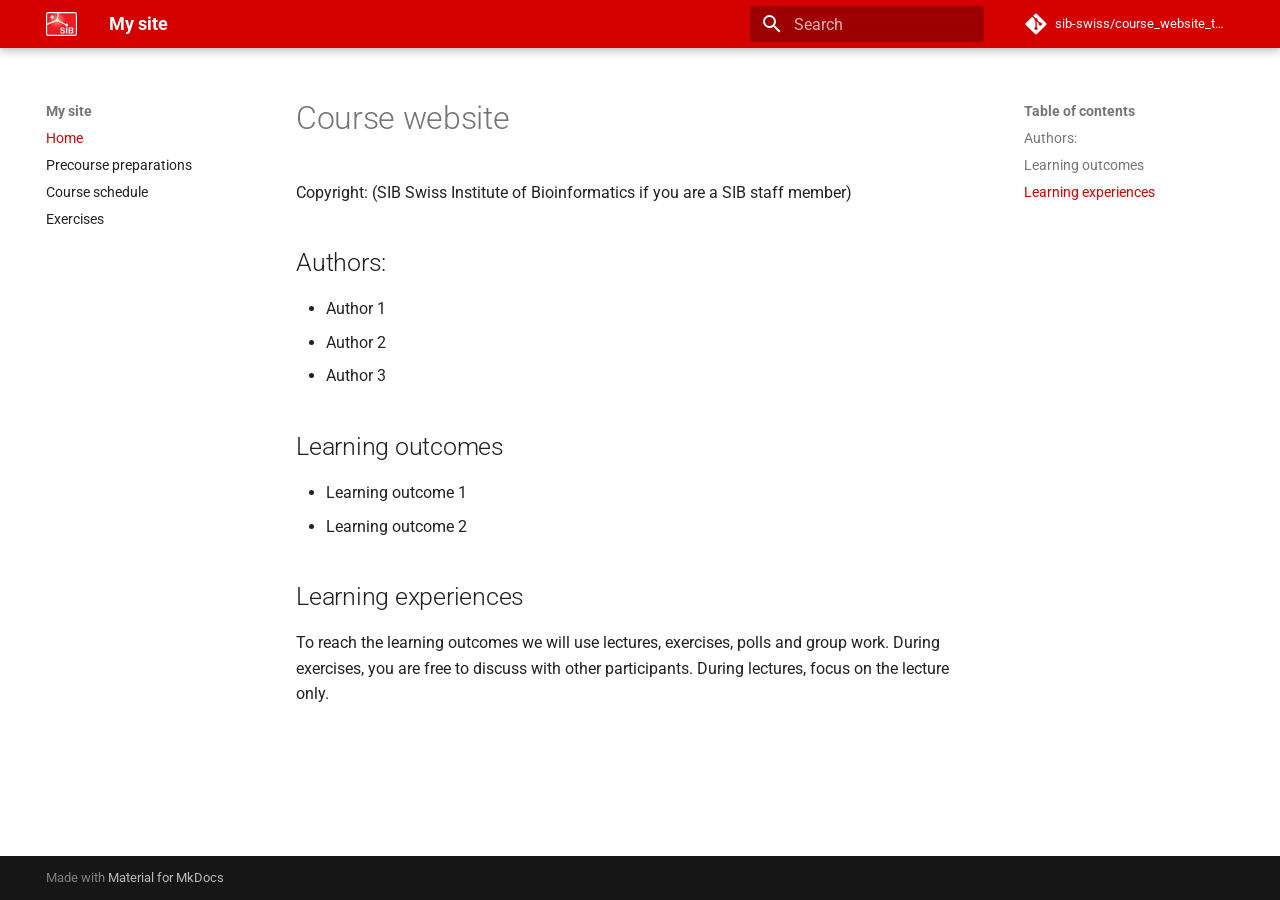
==== commit 96d4cf77: "Deployed 1cae466 with MkDocs version: 1.6.1" ====
--- a/index.html
+++ b/index.html
@@ -14,7 +14,7 @@
       
       
       <link rel="icon" href="assets/images/SIB_logo.svg">
-      <meta name="generator" content="mkdocs-1.6.0, mkdocs-material-9.5.32">
+      <meta name="generator" content="mkdocs-1.6.1, mkdocs-material-9.6.17">
     
     
       
@@ -22,7 +22,7 @@
       
     
     
-      <link rel="stylesheet" href="assets/stylesheets/main.3cba04c6.min.css">
+      <link rel="stylesheet" href="assets/stylesheets/main.7e37652d.min.css">
       
       
 
@@ -43,7 +43,7 @@
     
       <link rel="stylesheet" href="stylesheets/extra.css">
     
-    <script>__md_scope=new URL(".",location),__md_hash=e=>[...e].reduce((e,_)=>(e<<5)-e+_.charCodeAt(0),0),__md_get=(e,_=localStorage,t=__md_scope)=>JSON.parse(_.getItem(t.pathname+"."+e)),__md_set=(e,_,t=localStorage,a=__md_scope)=>{try{t.setItem(a.pathname+"."+e,JSON.stringify(_))}catch(e){}}</script>
+    <script>__md_scope=new URL(".",location),__md_hash=e=>[...e].reduce(((e,_)=>(e<<5)-e+_.charCodeAt(0)),0),__md_get=(e,_=localStorage,t=__md_scope)=>JSON.parse(_.getItem(t.pathname+"."+e)),__md_set=(e,_,t=localStorage,a=__md_scope)=>{try{t.setItem(a.pathname+"."+e,JSON.stringify(_))}catch(e){}}</script>
     
       
 
@@ -85,7 +85,7 @@
     </a>
     <label class="md-header__button md-icon" for="__drawer">
       
-      <svg xmlns="http://www.w3.org/2000/svg" viewBox="0 0 24 24"><path d="M3 6h18v2H3V6m0 5h18v2H3v-2m0 5h18v2H3v-2Z"/></svg>
+      <svg xmlns="http://www.w3.org/2000/svg" viewBox="0 0 24 24"><path d="M3 6h18v2H3zm0 5h18v2H3zm0 5h18v2H3z"/></svg>
     </label>
     <div class="md-header__title" data-md-component="header-title">
       <div class="md-header__ellipsis">
@@ -105,30 +105,32 @@
     </div>
     
     
-      <script>var media,input,key,value,palette=__md_get("__palette");if(palette&&palette.color){"(prefers-color-scheme)"===palette.color.media&&(media=matchMedia("(prefers-color-scheme: light)"),input=document.querySelector(media.matches?"[data-md-color-media='(prefers-color-scheme: light)']":"[data-md-color-media='(prefers-color-scheme: dark)']"),palette.color.media=input.getAttribute("data-md-color-media"),palette.color.scheme=input.getAttribute("data-md-color-scheme"),palette.color.primary=input.getAttribute("data-md-color-primary"),palette.color.accent=input.getAttribute("data-md-color-accent"));for([key,value]of Object.entries(palette.color))document.body.setAttribute("data-md-color-"+key,value)}</script>
-    
-    
-    
-      <label class="md-header__button md-icon" for="__search">
-        
-        <svg xmlns="http://www.w3.org/2000/svg" viewBox="0 0 24 24"><path d="M9.5 3A6.5 6.5 0 0 1 16 9.5c0 1.61-.59 3.09-1.56 4.23l.27.27h.79l5 5-1.5 1.5-5-5v-.79l-.27-.27A6.516 6.516 0 0 1 9.5 16 6.5 6.5 0 0 1 3 9.5 6.5 6.5 0 0 1 9.5 3m0 2C7 5 5 7 5 9.5S7 14 9.5 14 14 12 14 9.5 12 5 9.5 5Z"/></svg>
-      </label>
-      <div class="md-search" data-md-component="search" role="dialog">
+      <script>var palette=__md_get("__palette");if(palette&&palette.color){if("(prefers-color-scheme)"===palette.color.media){var media=matchMedia("(prefers-color-scheme: light)"),input=document.querySelector(media.matches?"[data-md-color-media='(prefers-color-scheme: light)']":"[data-md-color-media='(prefers-color-scheme: dark)']");palette.color.media=input.getAttribute("data-md-color-media"),palette.color.scheme=input.getAttribute("data-md-color-scheme"),palette.color.primary=input.getAttribute("data-md-color-primary"),palette.color.accent=input.getAttribute("data-md-color-accent")}for(var[key,value]of Object.entries(palette.color))document.body.setAttribute("data-md-color-"+key,value)}</script>
+    
+    
+    
+      
+      
+        <label class="md-header__button md-icon" for="__search">
+          
+          <svg xmlns="http://www.w3.org/2000/svg" viewBox="0 0 24 24"><path d="M9.5 3A6.5 6.5 0 0 1 16 9.5c0 1.61-.59 3.09-1.56 4.23l.27.27h.79l5 5-1.5 1.5-5-5v-.79l-.27-.27A6.52 6.52 0 0 1 9.5 16 6.5 6.5 0 0 1 3 9.5 6.5 6.5 0 0 1 9.5 3m0 2C7 5 5 7 5 9.5S7 14 9.5 14 14 12 14 9.5 12 5 9.5 5"/></svg>
+        </label>
+        <div class="md-search" data-md-component="search" role="dialog">
   <label class="md-search__overlay" for="__search"></label>
   <div class="md-search__inner" role="search">
     <form class="md-search__form" name="search">
       <input type="text" class="md-search__input" name="query" aria-label="Search" placeholder="Search" autocapitalize="off" autocorrect="off" autocomplete="off" spellcheck="false" data-md-component="search-query" required>
       <label class="md-search__icon md-icon" for="__search">
         
-        <svg xmlns="http://www.w3.org/2000/svg" viewBox="0 0 24 24"><path d="M9.5 3A6.5 6.5 0 0 1 16 9.5c0 1.61-.59 3.09-1.56 4.23l.27.27h.79l5 5-1.5 1.5-5-5v-.79l-.27-.27A6.516 6.516 0 0 1 9.5 16 6.5 6.5 0 0 1 3 9.5 6.5 6.5 0 0 1 9.5 3m0 2C7 5 5 7 5 9.5S7 14 9.5 14 14 12 14 9.5 12 5 9.5 5Z"/></svg>
-        
-        <svg xmlns="http://www.w3.org/2000/svg" viewBox="0 0 24 24"><path d="M20 11v2H8l5.5 5.5-1.42 1.42L4.16 12l7.92-7.92L13.5 5.5 8 11h12Z"/></svg>
+        <svg xmlns="http://www.w3.org/2000/svg" viewBox="0 0 24 24"><path d="M9.5 3A6.5 6.5 0 0 1 16 9.5c0 1.61-.59 3.09-1.56 4.23l.27.27h.79l5 5-1.5 1.5-5-5v-.79l-.27-.27A6.52 6.52 0 0 1 9.5 16 6.5 6.5 0 0 1 3 9.5 6.5 6.5 0 0 1 9.5 3m0 2C7 5 5 7 5 9.5S7 14 9.5 14 14 12 14 9.5 12 5 9.5 5"/></svg>
+        
+        <svg xmlns="http://www.w3.org/2000/svg" viewBox="0 0 24 24"><path d="M20 11v2H8l5.5 5.5-1.42 1.42L4.16 12l7.92-7.92L13.5 5.5 8 11z"/></svg>
       </label>
       <nav class="md-search__options" aria-label="Search">
         
         <button type="reset" class="md-search__icon md-icon" title="Clear" aria-label="Clear" tabindex="-1">
           
-          <svg xmlns="http://www.w3.org/2000/svg" viewBox="0 0 24 24"><path d="M19 6.41 17.59 5 12 10.59 6.41 5 5 6.41 10.59 12 5 17.59 6.41 19 12 13.41 17.59 19 19 17.59 13.41 12 19 6.41Z"/></svg>
+          <svg xmlns="http://www.w3.org/2000/svg" viewBox="0 0 24 24"><path d="M19 6.41 17.59 5 12 10.59 6.41 5 5 6.41 10.59 12 5 17.59 6.41 19 12 13.41 17.59 19 19 17.59 13.41 12z"/></svg>
         </button>
       </nav>
       
@@ -145,13 +147,14 @@
     </div>
   </div>
 </div>
+      
     
     
       <div class="md-header__source">
         <a href="https://github.com/sib-swiss/course_website_template" title="Go to repository" class="md-source" data-md-component="source">
   <div class="md-source__icon md-icon">
     
-    <svg xmlns="http://www.w3.org/2000/svg" viewBox="0 0 448 512"><!--! Font Awesome Free 6.6.0 by @fontawesome - https://fontawesome.com License - https://fontawesome.com/license/free (Icons: CC BY 4.0, Fonts: SIL OFL 1.1, Code: MIT License) Copyright 2024 Fonticons, Inc.--><path d="M439.55 236.05 244 40.45a28.87 28.87 0 0 0-40.81 0l-40.66 40.63 51.52 51.52c27.06-9.14 52.68 16.77 43.39 43.68l49.66 49.66c34.23-11.8 61.18 31 35.47 56.69-26.49 26.49-70.21-2.87-56-37.34L240.22 199v121.85c25.3 12.54 22.26 41.85 9.08 55a34.34 34.34 0 0 1-48.55 0c-17.57-17.6-11.07-46.91 11.25-56v-123c-20.8-8.51-24.6-30.74-18.64-45L142.57 101 8.45 235.14a28.86 28.86 0 0 0 0 40.81l195.61 195.6a28.86 28.86 0 0 0 40.8 0l194.69-194.69a28.86 28.86 0 0 0 0-40.81z"/></svg>
+    <svg xmlns="http://www.w3.org/2000/svg" viewBox="0 0 448 512"><!--! Font Awesome Free 7.0.0 by @fontawesome - https://fontawesome.com License - https://fontawesome.com/license/free (Icons: CC BY 4.0, Fonts: SIL OFL 1.1, Code: MIT License) Copyright 2025 Fonticons, Inc.--><path fill="currentColor" d="M439.6 236.1 244 40.5c-5.4-5.5-12.8-8.5-20.4-8.5s-15 3-20.4 8.4L162.5 81l51.5 51.5c27.1-9.1 52.7 16.8 43.4 43.7l49.7 49.7c34.2-11.8 61.2 31 35.5 56.7-26.5 26.5-70.2-2.9-56-37.3L240.3 199v121.9c25.3 12.5 22.3 41.8 9.1 55-6.4 6.4-15.2 10.1-24.3 10.1s-17.8-3.6-24.3-10.1c-17.6-17.6-11.1-46.9 11.2-56v-123c-20.8-8.5-24.6-30.7-18.6-45L142.6 101 8.5 235.1C3 240.6 0 247.9 0 255.5s3 15 8.5 20.4l195.6 195.7c5.4 5.4 12.7 8.4 20.4 8.4s15-3 20.4-8.4l194.7-194.7c5.4-5.4 8.4-12.8 8.4-20.4s-3-15-8.4-20.4"/></svg>
   </div>
   <div class="md-source__repository">
     sib-swiss/course_website_template
@@ -196,7 +199,7 @@
       <a href="https://github.com/sib-swiss/course_website_template" title="Go to repository" class="md-source" data-md-component="source">
   <div class="md-source__icon md-icon">
     
-    <svg xmlns="http://www.w3.org/2000/svg" viewBox="0 0 448 512"><!--! Font Awesome Free 6.6.0 by @fontawesome - https://fontawesome.com License - https://fontawesome.com/license/free (Icons: CC BY 4.0, Fonts: SIL OFL 1.1, Code: MIT License) Copyright 2024 Fonticons, Inc.--><path d="M439.55 236.05 244 40.45a28.87 28.87 0 0 0-40.81 0l-40.66 40.63 51.52 51.52c27.06-9.14 52.68 16.77 43.39 43.68l49.66 49.66c34.23-11.8 61.18 31 35.47 56.69-26.49 26.49-70.21-2.87-56-37.34L240.22 199v121.85c25.3 12.54 22.26 41.85 9.08 55a34.34 34.34 0 0 1-48.55 0c-17.57-17.6-11.07-46.91 11.25-56v-123c-20.8-8.51-24.6-30.74-18.64-45L142.57 101 8.45 235.14a28.86 28.86 0 0 0 0 40.81l195.61 195.6a28.86 28.86 0 0 0 40.8 0l194.69-194.69a28.86 28.86 0 0 0 0-40.81z"/></svg>
+    <svg xmlns="http://www.w3.org/2000/svg" viewBox="0 0 448 512"><!--! Font Awesome Free 7.0.0 by @fontawesome - https://fontawesome.com License - https://fontawesome.com/license/free (Icons: CC BY 4.0, Fonts: SIL OFL 1.1, Code: MIT License) Copyright 2025 Fonticons, Inc.--><path fill="currentColor" d="M439.6 236.1 244 40.5c-5.4-5.5-12.8-8.5-20.4-8.5s-15 3-20.4 8.4L162.5 81l51.5 51.5c27.1-9.1 52.7 16.8 43.4 43.7l49.7 49.7c34.2-11.8 61.2 31 35.5 56.7-26.5 26.5-70.2-2.9-56-37.3L240.3 199v121.9c25.3 12.5 22.3 41.8 9.1 55-6.4 6.4-15.2 10.1-24.3 10.1s-17.8-3.6-24.3-10.1c-17.6-17.6-11.1-46.9 11.2-56v-123c-20.8-8.5-24.6-30.7-18.6-45L142.6 101 8.5 235.1C3 240.6 0 247.9 0 255.5s3 15 8.5 20.4l195.6 195.7c5.4 5.4 12.7 8.4 20.4 8.4s15-3 20.4-8.4l194.7-194.7c5.4-5.4 8.4-12.8 8.4-20.4s-3-15-8.4-20.4"/></svg>
   </div>
   <div class="md-source__repository">
     sib-swiss/course_website_template
@@ -225,8 +228,10 @@
         <label class="md-nav__link md-nav__link--active" for="__toc">
           
   
+  
   <span class="md-ellipsis">
     Home
+    
   </span>
   
 
@@ -236,8 +241,10 @@
       <a href="." class="md-nav__link md-nav__link--active">
         
   
+  
   <span class="md-ellipsis">
     Home
+    
   </span>
   
 
@@ -259,9 +266,9 @@
     <ul class="md-nav__list" data-md-component="toc" data-md-scrollfix>
       
         <li class="md-nav__item">
-  <a href="#material" class="md-nav__link">
+  <a href="#authors" class="md-nav__link">
     <span class="md-ellipsis">
-      Material
+      Authors:
     </span>
   </a>
   
@@ -274,30 +281,6 @@
     </span>
   </a>
   
-    <nav class="md-nav" aria-label="Learning outcomes">
-      <ul class="md-nav__list">
-        
-          <li class="md-nav__item">
-  <a href="#general-learning-outcomes" class="md-nav__link">
-    <span class="md-ellipsis">
-      General learning outcomes
-    </span>
-  </a>
-  
-</li>
-        
-          <li class="md-nav__item">
-  <a href="#learning-outcomes-explained" class="md-nav__link">
-    <span class="md-ellipsis">
-      Learning outcomes explained
-    </span>
-  </a>
-  
-</li>
-        
-      </ul>
-    </nav>
-  
 </li>
       
         <li class="md-nav__item">
@@ -307,30 +290,6 @@
     </span>
   </a>
   
-    <nav class="md-nav" aria-label="Learning experiences">
-      <ul class="md-nav__list">
-        
-          <li class="md-nav__item">
-  <a href="#exercises" class="md-nav__link">
-    <span class="md-ellipsis">
-      Exercises
-    </span>
-  </a>
-  
-</li>
-        
-          <li class="md-nav__item">
-  <a href="#asking-questions" class="md-nav__link">
-    <span class="md-ellipsis">
-      Asking questions
-    </span>
-  </a>
-  
-</li>
-        
-      </ul>
-    </nav>
-  
 </li>
       
     </ul>
@@ -351,8 +310,10 @@
       <a href="precourse/" class="md-nav__link">
         
   
+  
   <span class="md-ellipsis">
     Precourse preparations
+    
   </span>
   
 
@@ -371,8 +332,10 @@
       <a href="course_schedule/" class="md-nav__link">
         
   
+  
   <span class="md-ellipsis">
     Course schedule
+    
   </span>
   
 
@@ -391,8 +354,10 @@
       <a href="exercises/" class="md-nav__link">
         
   
+  
   <span class="md-ellipsis">
     Exercises
+    
   </span>
   
 
@@ -428,9 +393,9 @@
     <ul class="md-nav__list" data-md-component="toc" data-md-scrollfix>
       
         <li class="md-nav__item">
-  <a href="#material" class="md-nav__link">
+  <a href="#authors" class="md-nav__link">
     <span class="md-ellipsis">
-      Material
+      Authors:
     </span>
   </a>
   
@@ -443,30 +408,6 @@
     </span>
   </a>
   
-    <nav class="md-nav" aria-label="Learning outcomes">
-      <ul class="md-nav__list">
-        
-          <li class="md-nav__item">
-  <a href="#general-learning-outcomes" class="md-nav__link">
-    <span class="md-ellipsis">
-      General learning outcomes
-    </span>
-  </a>
-  
-</li>
-        
-          <li class="md-nav__item">
-  <a href="#learning-outcomes-explained" class="md-nav__link">
-    <span class="md-ellipsis">
-      Learning outcomes explained
-    </span>
-  </a>
-  
-</li>
-        
-      </ul>
-    </nav>
-  
 </li>
       
         <li class="md-nav__item">
@@ -476,30 +417,6 @@
     </span>
   </a>
   
-    <nav class="md-nav" aria-label="Learning experiences">
-      <ul class="md-nav__list">
-        
-          <li class="md-nav__item">
-  <a href="#exercises" class="md-nav__link">
-    <span class="md-ellipsis">
-      Exercises
-    </span>
-  </a>
-  
-</li>
-        
-          <li class="md-nav__item">
-  <a href="#asking-questions" class="md-nav__link">
-    <span class="md-ellipsis">
-      Asking questions
-    </span>
-  </a>
-  
-</li>
-        
-      </ul>
-    </nav>
-  
 </li>
       
     </ul>
@@ -516,50 +433,26 @@
                 
                   
 
+
   
   
 
 
 <h1 id="course-website">Course website</h1>
-<h2 id="material">Material</h2>
+<p>Copyright: (SIB Swiss Institute of Bioinformatics if you are a SIB staff member) </p>
+<h2 id="authors">Authors:</h2>
 <ul>
-<li>This website</li>
-<li>Zoom meeting (through mail)</li>
-<li>Google doc (through mail)</li>
-<li><a href="https://slack.com">Slack channel</a></li>
+<li>Author 1</li>
+<li>Author 2</li>
+<li>Author 3</li>
 </ul>
 <h2 id="learning-outcomes">Learning outcomes</h2>
-<h3 id="general-learning-outcomes">General learning outcomes</h3>
-<p>After this course, you will be able to:</p>
-<h3 id="learning-outcomes-explained">Learning outcomes explained</h3>
-<p>To reach the general learning outcomes above, we have set a number of smaller learning outcomes. Each chapter starts with these smaller learning outcomes. Use these at the start of a chapter to get an idea what you will learn. Use them also at the end of a chapter to evaluate whether you have learned what you were expected to learn.</p>
+<ul>
+<li>Learning outcome 1</li>
+<li>Learning outcome 2</li>
+</ul>
 <h2 id="learning-experiences">Learning experiences</h2>
 <p>To reach the learning outcomes we will use lectures, exercises, polls and group work. During exercises, you are free to discuss with other participants. During lectures, focus on the lecture only.</p>
-<h3 id="exercises">Exercises</h3>
-<p>Each block has practical work involved. Some more than others. The practicals are subdivided into chapters, and we&rsquo;ll have a (short) discussion after each chapter. All answers to the practicals are incorporated, but they are hidden. Do the exercise first by yourself, before checking out the answer. If your answer is different from the answer in the practicals, try to figure out why they are different.</p>
-<h3 id="asking-questions">Asking questions</h3>
-<p>During lectures, you are encouraged to raise your hand if you have questions (if in-person), or use the Zoom functionality (if online). Find the buttons in the participants list (&lsquo;Participants&rsquo; button):</p>
-<figure>
-  <img src="assets/images/zoom_icons.png" width="300"/>
-</figure>
-
-<p>Alternatively, (depending on your zoom version or OS) use the &lsquo;Reactions&rsquo; button:</p>
-<figure>
-  <img src="assets/images/reactions_zoom.png" width="200"/>
-</figure>
-
-<p>A main source of communication will be our <a href="https://www.slack.com">slack channel</a>. Ask background questions that interest you personally at <strong>#background</strong>. During the exercises, e.g. if you are stuck or don&rsquo;t understand what is going on, use the slack channel <strong>#q-and-a</strong>.  This channel is not only meant for asking questions but also for answering questions of other participants. If you are replying to a question, use the &ldquo;reply in thread&rdquo; option:</p>
-<figure>
-  <img src="assets/images/reply_in_thread.png" width="350"/>
-</figure>
-
-<p>The teacher will review the answers, and add/modify if necessary. If you&rsquo;re really stuck and need specific tutor support, write the teachers or helpers personally.</p>
-<p><strong>To summarise:</strong></p>
-<ul>
-<li>During lectures: raise hand/zoom functionality</li>
-<li>Personal interest questions: <strong>#background</strong></li>
-<li>During exercises: <strong>#q-and-a</strong> on slack</li>
-</ul>
 
 
 
@@ -606,10 +499,12 @@
     </div>
     
     
-    <script id="__config" type="application/json">{"base": ".", "features": [], "search": "assets/javascripts/workers/search.b8dbb3d2.min.js", "translations": {"clipboard.copied": "Copied to clipboard", "clipboard.copy": "Copy to clipboard", "search.result.more.one": "1 more on this page", "search.result.more.other": "# more on this page", "search.result.none": "No matching documents", "search.result.one": "1 matching document", "search.result.other": "# matching documents", "search.result.placeholder": "Type to start searching", "search.result.term.missing": "Missing", "select.version": "Select version"}}</script>
-    
-    
-      <script src="assets/javascripts/bundle.471ce7a9.min.js"></script>
+    
+      
+      <script id="__config" type="application/json">{"base": ".", "features": [], "search": "assets/javascripts/workers/search.973d3a69.min.js", "tags": null, "translations": {"clipboard.copied": "Copied to clipboard", "clipboard.copy": "Copy to clipboard", "search.result.more.one": "1 more on this page", "search.result.more.other": "# more on this page", "search.result.none": "No matching documents", "search.result.one": "1 matching document", "search.result.other": "# matching documents", "search.result.placeholder": "Type to start searching", "search.result.term.missing": "Missing", "select.version": "Select version"}, "version": null}</script>
+    
+    
+      <script src="assets/javascripts/bundle.92b07e13.min.js"></script>
       
     
   </body>
--- a/assets/stylesheets/main.7e37652d.min.css
+++ b/assets/stylesheets/main.7e37652d.min.css
@@ -0,0 +1 @@
+@charset "UTF-8";html{-webkit-text-size-adjust:none;-moz-text-size-adjust:none;text-size-adjust:none;box-sizing:border-box}*,:after,:before{box-sizing:inherit}@media (prefers-reduced-motion){*,:after,:before{transition:none!important}}body{margin:0}a,button,input,label{-webkit-tap-highlight-color:transparent}a{color:inherit;text-decoration:none}hr{border:0;box-sizing:initial;display:block;height:.05rem;overflow:visible;padding:0}small{font-size:80%}sub,sup{line-height:1em}img{border-style:none}table{border-collapse:initial;border-spacing:0}td,th{font-weight:400;vertical-align:top}button{background:#0000;border:0;font-family:inherit;font-size:inherit;margin:0;padding:0}input{border:0;outline:none}:root{--md-primary-fg-color:#4051b5;--md-primary-fg-color--light:#5d6cc0;--md-primary-fg-color--dark:#303fa1;--md-primary-bg-color:#fff;--md-primary-bg-color--light:#ffffffb3;--md-accent-fg-color:#526cfe;--md-accent-fg-color--transparent:#526cfe1a;--md-accent-bg-color:#fff;--md-accent-bg-color--light:#ffffffb3}[data-md-color-scheme=default]{color-scheme:light}[data-md-color-scheme=default] img[src$="#gh-dark-mode-only"],[data-md-color-scheme=default] img[src$="#only-dark"]{display:none}:root,[data-md-color-scheme=default]{--md-hue:225deg;--md-default-fg-color:#000000de;--md-default-fg-color--light:#0000008a;--md-default-fg-color--lighter:#00000052;--md-default-fg-color--lightest:#00000012;--md-default-bg-color:#fff;--md-default-bg-color--light:#ffffffb3;--md-default-bg-color--lighter:#ffffff4d;--md-default-bg-color--lightest:#ffffff1f;--md-code-fg-color:#36464e;--md-code-bg-color:#f5f5f5;--md-code-hl-color:#4287ff;--md-code-hl-color--light:#4287ff1a;--md-code-hl-number-color:#d52a2a;--md-code-hl-special-color:#db1457;--md-code-hl-function-color:#a846b9;--md-code-hl-constant-color:#6e59d9;--md-code-hl-keyword-color:#3f6ec6;--md-code-hl-string-color:#1c7d4d;--md-code-hl-name-color:var(--md-code-fg-color);--md-code-hl-operator-color:var(--md-default-fg-color--light);--md-code-hl-punctuation-color:var(--md-default-fg-color--light);--md-code-hl-comment-color:var(--md-default-fg-color--light);--md-code-hl-generic-color:var(--md-default-fg-color--light);--md-code-hl-variable-color:var(--md-default-fg-color--light);--md-typeset-color:var(--md-default-fg-color);--md-typeset-a-color:var(--md-primary-fg-color);--md-typeset-del-color:#f5503d26;--md-typeset-ins-color:#0bd57026;--md-typeset-kbd-color:#fafafa;--md-typeset-kbd-accent-color:#fff;--md-typeset-kbd-border-color:#b8b8b8;--md-typeset-mark-color:#ffff0080;--md-typeset-table-color:#0000001f;--md-typeset-table-color--light:rgba(0,0,0,.035);--md-admonition-fg-color:var(--md-default-fg-color);--md-admonition-bg-color:var(--md-default-bg-color);--md-warning-fg-color:#000000de;--md-warning-bg-color:#ff9;--md-footer-fg-color:#fff;--md-footer-fg-color--light:#ffffffb3;--md-footer-fg-color--lighter:#ffffff73;--md-footer-bg-color:#000000de;--md-footer-bg-color--dark:#00000052;--md-shadow-z1:0 0.2rem 0.5rem #0000000d,0 0 0.05rem #0000001a;--md-shadow-z2:0 0.2rem 0.5rem #0000001a,0 0 0.05rem #00000040;--md-shadow-z3:0 0.2rem 0.5rem #0003,0 0 0.05rem #00000059}.md-icon svg{fill:currentcolor;display:block;height:1.2rem;width:1.2rem}body{-webkit-font-smoothing:antialiased;-moz-osx-font-smoothing:grayscale;--md-text-font-family:var(--md-text-font,_),-apple-system,BlinkMacSystemFont,Helvetica,Arial,sans-serif;--md-code-font-family:var(--md-code-font,_),SFMono-Regular,Consolas,Menlo,monospace}aside,body,input{font-feature-settings:"kern","liga";color:var(--md-typeset-color);font-family:var(--md-text-font-family)}code,kbd,pre{font-feature-settings:"kern";font-family:var(--md-code-font-family)}:root{--md-typeset-table-sort-icon:url('data:image/svg+xml;charset=utf-8,<svg xmlns="http://www.w3.org/2000/svg" viewBox="0 0 24 24"><path d="m18 21-4-4h3V7h-3l4-4 4 4h-3v10h3M2 19v-2h10v2M2 13v-2h7v2M2 7V5h4v2z"/></svg>');--md-typeset-table-sort-icon--asc:url('data:image/svg+xml;charset=utf-8,<svg xmlns="http://www.w3.org/2000/svg" viewBox="0 0 24 24"><path d="M19 17h3l-4 4-4-4h3V3h2M2 17h10v2H2M6 5v2H2V5m0 6h7v2H2z"/></svg>');--md-typeset-table-sort-icon--desc:url('data:image/svg+xml;charset=utf-8,<svg xmlns="http://www.w3.org/2000/svg" viewBox="0 0 24 24"><path d="M19 7h3l-4-4-4 4h3v14h2M2 17h10v2H2M6 5v2H2V5m0 6h7v2H2z"/></svg>')}.md-typeset{-webkit-print-color-adjust:exact;color-adjust:exact;font-size:.8rem;line-height:1.6;overflow-wrap:break-word}@media print{.md-typeset{font-size:.68rem}}.md-typeset blockquote,.md-typeset dl,.md-typeset figure,.md-typeset ol,.md-typeset pre,.md-typeset ul{margin-bottom:1em;margin-top:1em}.md-typeset h1{color:var(--md-default-fg-color--light);font-size:2em;line-height:1.3;margin:0 0 1.25em}.md-typeset h1,.md-typeset h2{font-weight:300;letter-spacing:-.01em}.md-typeset h2{font-size:1.5625em;line-height:1.4;margin:1.6em 0 .64em}.md-typeset h3{font-size:1.25em;font-weight:400;letter-spacing:-.01em;line-height:1.5;margin:1.6em 0 .8em}.md-typeset h2+h3{margin-top:.8em}.md-typeset h4{font-weight:700;letter-spacing:-.01em;margin:1em 0}.md-typeset h5,.md-typeset h6{color:var(--md-default-fg-color--light);font-size:.8em;font-weight:700;letter-spacing:-.01em;margin:1.25em 0}.md-typeset h5{text-transform:uppercase}.md-typeset h5 code{text-transform:none}.md-typeset hr{border-bottom:.05rem solid var(--md-default-fg-color--lightest);display:flow-root;margin:1.5em 0}.md-typeset a{color:var(--md-typeset-a-color);word-break:break-word}.md-typeset a,.md-typeset a:before{transition:color 125ms}.md-typeset a:focus,.md-typeset a:hover{color:var(--md-accent-fg-color)}.md-typeset a:focus code,.md-typeset a:hover code{background-color:var(--md-accent-fg-color--transparent)}.md-typeset a code{color:currentcolor;transition:background-color 125ms}.md-typeset a.focus-visible{outline-color:var(--md-accent-fg-color);outline-offset:.2rem}.md-typeset code,.md-typeset kbd,.md-typeset pre{color:var(--md-code-fg-color);direction:ltr;font-variant-ligatures:none}@media print{.md-typeset code,.md-typeset kbd,.md-typeset pre{white-space:pre-wrap}}.md-typeset code{background-color:var(--md-code-bg-color);border-radius:.1rem;-webkit-box-decoration-break:clone;box-decoration-break:clone;font-size:.85em;padding:0 .2941176471em;word-break:break-word}.md-typeset code:not(.focus-visible){-webkit-tap-highlight-color:transparent;outline:none}.md-typeset pre{display:flow-root;line-height:1.4;position:relative}.md-typeset pre>code{-webkit-box-decoration-break:slice;box-decoration-break:slice;box-shadow:none;display:block;margin:0;outline-color:var(--md-accent-fg-color);overflow:auto;padding:.7720588235em 1.1764705882em;scrollbar-color:var(--md-default-fg-color--lighter) #0000;scrollbar-width:thin;touch-action:auto;word-break:normal}.md-typeset pre>code:hover{scrollbar-color:var(--md-accent-fg-color) #0000}.md-typeset pre>code::-webkit-scrollbar{height:.2rem;width:.2rem}.md-typeset pre>code::-webkit-scrollbar-thumb{background-color:var(--md-default-fg-color--lighter)}.md-typeset pre>code::-webkit-scrollbar-thumb:hover{background-color:var(--md-accent-fg-color)}.md-typeset kbd{background-color:var(--md-typeset-kbd-color);border-radius:.1rem;box-shadow:0 .1rem 0 .05rem var(--md-typeset-kbd-border-color),0 .1rem 0 var(--md-typeset-kbd-border-color),0 -.1rem .2rem var(--md-typeset-kbd-accent-color) inset;color:var(--md-default-fg-color);display:inline-block;font-size:.75em;padding:0 .6666666667em;vertical-align:text-top;word-break:break-word}.md-typeset mark{background-color:var(--md-typeset-mark-color);-webkit-box-decoration-break:clone;box-decoration-break:clone;color:inherit;word-break:break-word}.md-typeset abbr{border-bottom:.05rem dotted var(--md-default-fg-color--light);cursor:help;text-decoration:none}.md-typeset small{opacity:.75}[dir=ltr] .md-typeset sub,[dir=ltr] .md-typeset sup{margin-left:.078125em}[dir=rtl] .md-typeset sub,[dir=rtl] .md-typeset sup{margin-right:.078125em}[dir=ltr] .md-typeset blockquote{padding-left:.6rem}[dir=rtl] .md-typeset blockquote{padding-right:.6rem}[dir=ltr] .md-typeset blockquote{border-left:.2rem solid var(--md-default-fg-color--lighter)}[dir=rtl] .md-typeset blockquote{border-right:.2rem solid var(--md-default-fg-color--lighter)}.md-typeset blockquote{color:var(--md-default-fg-color--light);margin-left:0;margin-right:0}.md-typeset ul{list-style-type:disc}.md-typeset ul[type]{list-style-type:revert-layer}[dir=ltr] .md-typeset ol,[dir=ltr] .md-typeset ul{margin-left:.625em}[dir=rtl] .md-typeset ol,[dir=rtl] .md-typeset ul{margin-right:.625em}.md-typeset ol,.md-typeset ul{padding:0}.md-typeset ol:not([hidden]),.md-typeset ul:not([hidden]){display:flow-root}.md-typeset ol ol,.md-typeset ul ol{list-style-type:lower-alpha}.md-typeset ol ol ol,.md-typeset ul ol ol{list-style-type:lower-roman}.md-typeset ol ol ol ol,.md-typeset ul ol ol ol{list-style-type:upper-alpha}.md-typeset ol ol ol ol ol,.md-typeset ul ol ol ol ol{list-style-type:upper-roman}.md-typeset ol[type],.md-typeset ul[type]{list-style-type:revert-layer}[dir=ltr] .md-typeset ol li,[dir=ltr] .md-typeset ul li{margin-left:1.25em}[dir=rtl] .md-typeset ol li,[dir=rtl] .md-typeset ul li{margin-right:1.25em}.md-typeset ol li,.md-typeset ul li{margin-bottom:.5em}.md-typeset ol li blockquote,.md-typeset ol li p,.md-typeset ul li blockquote,.md-typeset ul li p{margin:.5em 0}.md-typeset ol li:last-child,.md-typeset ul li:last-child{margin-bottom:0}[dir=ltr] .md-typeset ol li ol,[dir=ltr] .md-typeset ol li ul,[dir=ltr] .md-typeset ul li ol,[dir=ltr] .md-typeset ul li ul{margin-left:.625em}[dir=rtl] .md-typeset ol li ol,[dir=rtl] .md-typeset ol li ul,[dir=rtl] .md-typeset ul li ol,[dir=rtl] .md-typeset ul li ul{margin-right:.625em}.md-typeset ol li ol,.md-typeset ol li ul,.md-typeset ul li ol,.md-typeset ul li ul{margin-bottom:.5em;margin-top:.5em}[dir=ltr] .md-typeset dd{margin-left:1.875em}[dir=rtl] .md-typeset dd{margin-right:1.875em}.md-typeset dd{margin-bottom:1.5em;margin-top:1em}.md-typeset img,.md-typeset svg,.md-typeset video{height:auto;max-width:100%}.md-typeset img[align=left]{margin:1em 1em 1em 0}.md-typeset img[align=right]{margin:1em 0 1em 1em}.md-typeset img[align]:only-child{margin-top:0}.md-typeset figure{display:flow-root;margin:1em auto;max-width:100%;text-align:center;width:-moz-fit-content;width:fit-content}.md-typeset figure img{display:block;margin:0 auto}.md-typeset figcaption{font-style:italic;margin:1em auto;max-width:24rem}.md-typeset iframe{max-width:100%}.md-typeset table:not([class]){background-color:var(--md-default-bg-color);border:.05rem solid var(--md-typeset-table-color);border-radius:.1rem;display:inline-block;font-size:.64rem;max-width:100%;overflow:auto;touch-action:auto}@media print{.md-typeset table:not([class]){display:table}}.md-typeset table:not([class])+*{margin-top:1.5em}.md-typeset table:not([class]) td>:first-child,.md-typeset table:not([class]) th>:first-child{margin-top:0}.md-typeset table:not([class]) td>:last-child,.md-typeset table:not([class]) th>:last-child{margin-bottom:0}.md-typeset table:not([class]) td:not([align]),.md-typeset table:not([class]) th:not([align]){text-align:left}[dir=rtl] .md-typeset table:not([class]) td:not([align]),[dir=rtl] .md-typeset table:not([class]) th:not([align]){text-align:right}.md-typeset table:not([class]) th{font-weight:700;min-width:5rem;padding:.9375em 1.25em;vertical-align:top}.md-typeset table:not([class]) td{border-top:.05rem solid var(--md-typeset-table-color);padding:.9375em 1.25em;vertical-align:top}.md-typeset table:not([class]) tbody tr{transition:background-color 125ms}.md-typeset table:not([class]) tbody tr:hover{background-color:var(--md-typeset-table-color--light);box-shadow:0 .05rem 0 var(--md-default-bg-color) inset}.md-typeset table:not([class]) a{word-break:normal}.md-typeset table th[role=columnheader]{cursor:pointer}[dir=ltr] .md-typeset table th[role=columnheader]:after{margin-left:.5em}[dir=rtl] .md-typeset table th[role=columnheader]:after{margin-right:.5em}.md-typeset table th[role=columnheader]:after{content:"";display:inline-block;height:1.2em;-webkit-mask-image:var(--md-typeset-table-sort-icon);mask-image:var(--md-typeset-table-sort-icon);-webkit-mask-repeat:no-repeat;mask-repeat:no-repeat;-webkit-mask-size:contain;mask-size:contain;transition:background-color 125ms;vertical-align:text-bottom;width:1.2em}.md-typeset table th[role=columnheader]:hover:after{background-color:var(--md-default-fg-color--lighter)}.md-typeset table th[role=columnheader][aria-sort=ascending]:after{background-color:var(--md-default-fg-color--light);-webkit-mask-image:var(--md-typeset-table-sort-icon--asc);mask-image:var(--md-typeset-table-sort-icon--asc)}.md-typeset table th[role=columnheader][aria-sort=descending]:after{background-color:var(--md-default-fg-color--light);-webkit-mask-image:var(--md-typeset-table-sort-icon--desc);mask-image:var(--md-typeset-table-sort-icon--desc)}.md-typeset__scrollwrap{margin:1em -.8rem;overflow-x:auto;touch-action:auto}.md-typeset__table{display:inline-block;margin-bottom:.5em;padding:0 .8rem}@media print{.md-typeset__table{display:block}}html .md-typeset__table table{display:table;margin:0;overflow:hidden;width:100%}@media screen and (max-width:44.984375em){.md-content__inner>pre{margin:1em -.8rem}.md-content__inner>pre code{border-radius:0}}.md-typeset .md-author{border-radius:100%;display:block;flex-shrink:0;height:1.6rem;overflow:hidden;position:relative;transition:color 125ms,transform 125ms;width:1.6rem}.md-typeset .md-author img{display:block}.md-typeset .md-author--more{background:var(--md-default-fg-color--lightest);color:var(--md-default-fg-color--lighter);font-size:.6rem;font-weight:700;line-height:1.6rem;text-align:center}.md-typeset .md-author--long{height:2.4rem;width:2.4rem}.md-typeset a.md-author{transform:scale(1)}.md-typeset a.md-author img{border-radius:100%;filter:grayscale(100%) opacity(75%);transition:filter 125ms}.md-typeset a.md-author:focus,.md-typeset a.md-author:hover{transform:scale(1.1);z-index:1}.md-typeset a.md-author:focus img,.md-typeset a.md-author:hover img{filter:grayscale(0)}.md-banner{background-color:var(--md-footer-bg-color);color:var(--md-footer-fg-color);overflow:auto}@media print{.md-banner{display:none}}.md-banner--warning{background-color:var(--md-warning-bg-color);color:var(--md-warning-fg-color)}.md-banner__inner{font-size:.7rem;margin:.6rem auto;padding:0 .8rem}[dir=ltr] .md-banner__button{float:right}[dir=rtl] .md-banner__button{float:left}.md-banner__button{color:inherit;cursor:pointer;transition:opacity .25s}.no-js .md-banner__button{display:none}.md-banner__button:hover{opacity:.7}html{font-size:125%;height:100%;overflow-x:hidden}@media screen and (min-width:100em){html{font-size:137.5%}}@media screen and (min-width:125em){html{font-size:150%}}body{background-color:var(--md-default-bg-color);display:flex;flex-direction:column;font-size:.5rem;min-height:100%;position:relative;width:100%}@media print{body{display:block}}@media screen and (max-width:59.984375em){body[data-md-scrolllock]{position:fixed}}.md-grid{margin-left:auto;margin-right:auto;max-width:61rem}.md-container{display:flex;flex-direction:column;flex-grow:1}@media print{.md-container{display:block}}.md-main{flex-grow:1}.md-main__inner{display:flex;height:100%;margin-top:1.5rem}.md-ellipsis{overflow:hidden;text-overflow:ellipsis}.md-toggle{display:none}.md-option{height:0;opacity:0;position:absolute;width:0}.md-option:checked+label:not([hidden]){display:block}.md-option.focus-visible+label{outline-color:var(--md-accent-fg-color);outline-style:auto}.md-skip{background-color:var(--md-default-fg-color);border-radius:.1rem;color:var(--md-default-bg-color);font-size:.64rem;margin:.5rem;opacity:0;outline-color:var(--md-accent-fg-color);padding:.3rem .5rem;position:fixed;transform:translateY(.4rem);z-index:-1}.md-skip:focus{opacity:1;transform:translateY(0);transition:transform .25s cubic-bezier(.4,0,.2,1),opacity 175ms 75ms;z-index:10}@page{margin:25mm}:root{--md-clipboard-icon:url('data:image/svg+xml;charset=utf-8,<svg xmlns="http://www.w3.org/2000/svg" viewBox="0 0 24 24"><path d="M19 21H8V7h11m0-2H8a2 2 0 0 0-2 2v14a2 2 0 0 0 2 2h11a2 2 0 0 0 2-2V7a2 2 0 0 0-2-2m-3-4H4a2 2 0 0 0-2 2v14h2V3h12z"/></svg>')}.md-clipboard{border-radius:.1rem;color:var(--md-default-fg-color--lightest);cursor:pointer;height:1.5em;outline-color:var(--md-accent-fg-color);outline-offset:.1rem;position:absolute;right:.5em;top:.5em;transition:color .25s;width:1.5em;z-index:1}@media print{.md-clipboard{display:none}}.md-clipboard:not(.focus-visible){-webkit-tap-highlight-color:transparent;outline:none}:hover>.md-clipboard{color:var(--md-default-fg-color--light)}.md-clipboard:focus,.md-clipboard:hover{color:var(--md-accent-fg-color)}.md-clipboard:after{background-color:currentcolor;content:"";display:block;height:1.125em;margin:0 auto;-webkit-mask-image:var(--md-clipboard-icon);mask-image:var(--md-clipboard-icon);-webkit-mask-position:center;mask-position:center;-webkit-mask-repeat:no-repeat;mask-repeat:no-repeat;-webkit-mask-size:contain;mask-size:contain;width:1.125em}.md-clipboard--inline{cursor:pointer}.md-clipboard--inline code{transition:color .25s,background-color .25s}.md-clipboard--inline:focus code,.md-clipboard--inline:hover code{background-color:var(--md-accent-fg-color--transparent);color:var(--md-accent-fg-color)}.md-typeset .md-code__content{display:grid}@keyframes consent{0%{opacity:0;transform:translateY(100%)}to{opacity:1;transform:translateY(0)}}@keyframes overlay{0%{opacity:0}to{opacity:1}}.md-consent__overlay{animation:overlay .25s both;-webkit-backdrop-filter:blur(.1rem);backdrop-filter:blur(.1rem);background-color:#0000008a;height:100%;opacity:1;position:fixed;top:0;width:100%;z-index:5}.md-consent__inner{animation:consent .5s cubic-bezier(.1,.7,.1,1) both;background-color:var(--md-default-bg-color);border:0;border-radius:.1rem;bottom:0;box-shadow:0 0 .2rem #0000001a,0 .2rem .4rem #0003;max-height:100%;overflow:auto;padding:0;position:fixed;width:100%;z-index:5}.md-consent__form{padding:.8rem}.md-consent__settings{display:none;margin:1em 0}input:checked+.md-consent__settings{display:block}.md-consent__controls{margin-bottom:.8rem}.md-typeset .md-consent__controls .md-button{display:inline}@media screen and (max-width:44.984375em){.md-typeset .md-consent__controls .md-button{display:block;margin-top:.4rem;text-align:center;width:100%}}.md-consent label{cursor:pointer}.md-content{flex-grow:1;min-width:0}.md-content__inner{margin:0 .8rem 1.2rem;padding-top:.6rem}@media screen and (min-width:76.25em){[dir=ltr] .md-sidebar--primary:not([hidden])~.md-content>.md-content__inner{margin-left:1.2rem}[dir=ltr] .md-sidebar--secondary:not([hidden])~.md-content>.md-content__inner,[dir=rtl] .md-sidebar--primary:not([hidden])~.md-content>.md-content__inner{margin-right:1.2rem}[dir=rtl] .md-sidebar--secondary:not([hidden])~.md-content>.md-content__inner{margin-left:1.2rem}}.md-content__inner:before{content:"";display:block;height:.4rem}.md-content__inner>:last-child{margin-bottom:0}[dir=ltr] .md-content__button{float:right}[dir=rtl] .md-content__button{float:left}[dir=ltr] .md-content__button{margin-left:.4rem}[dir=rtl] .md-content__button{margin-right:.4rem}.md-content__button{margin:.4rem 0;padding:0}@media print{.md-content__button{display:none}}.md-typeset .md-content__button{color:var(--md-default-fg-color--lighter)}.md-content__button svg{display:inline;vertical-align:top}[dir=rtl] .md-content__button svg{transform:scaleX(-1)}[dir=ltr] .md-dialog{right:.8rem}[dir=rtl] .md-dialog{left:.8rem}.md-dialog{background-color:var(--md-default-fg-color);border-radius:.1rem;bottom:.8rem;box-shadow:var(--md-shadow-z3);min-width:11.1rem;opacity:0;padding:.4rem .6rem;pointer-events:none;position:fixed;transform:translateY(100%);transition:transform 0ms .4s,opacity .4s;z-index:4}@media print{.md-dialog{display:none}}.md-dialog--active{opacity:1;pointer-events:auto;transform:translateY(0);transition:transform .4s cubic-bezier(.075,.85,.175,1),opacity .4s}.md-dialog__inner{color:var(--md-default-bg-color);font-size:.7rem}.md-feedback{margin:2em 0 1em;text-align:center}.md-feedback fieldset{border:none;margin:0;padding:0}.md-feedback__title{font-weight:700;margin:1em auto}.md-feedback__inner{position:relative}.md-feedback__list{display:flex;flex-wrap:wrap;place-content:baseline center;position:relative}.md-feedback__list:hover .md-icon:not(:disabled){color:var(--md-default-fg-color--lighter)}:disabled .md-feedback__list{min-height:1.8rem}.md-feedback__icon{color:var(--md-default-fg-color--light);cursor:pointer;flex-shrink:0;margin:0 .1rem;transition:color 125ms}.md-feedback__icon:not(:disabled).md-icon:hover{color:var(--md-accent-fg-color)}.md-feedback__icon:disabled{color:var(--md-default-fg-color--lightest);pointer-events:none}.md-feedback__note{opacity:0;position:relative;transform:translateY(.4rem);transition:transform .4s cubic-bezier(.1,.7,.1,1),opacity .15s}.md-feedback__note>*{margin:0 auto;max-width:16rem}:disabled .md-feedback__note{opacity:1;transform:translateY(0)}@media print{.md-feedback{display:none}}.md-footer{background-color:var(--md-footer-bg-color);color:var(--md-footer-fg-color)}@media print{.md-footer{display:none}}.md-footer__inner{justify-content:space-between;overflow:auto;padding:.2rem}.md-footer__inner:not([hidden]){display:flex}.md-footer__link{align-items:end;display:flex;flex-grow:0.01;margin-bottom:.4rem;margin-top:1rem;max-width:100%;outline-color:var(--md-accent-fg-color);overflow:hidden;transition:opacity .25s}.md-footer__link:focus,.md-footer__link:hover{opacity:.7}[dir=rtl] .md-footer__link svg{transform:scaleX(-1)}@media screen and (max-width:44.984375em){.md-footer__link--prev{flex-shrink:0}.md-footer__link--prev .md-footer__title{display:none}}[dir=ltr] .md-footer__link--next{margin-left:auto}[dir=rtl] .md-footer__link--next{margin-right:auto}.md-footer__link--next{text-align:right}[dir=rtl] .md-footer__link--next{text-align:left}.md-footer__title{flex-grow:1;font-size:.9rem;margin-bottom:.7rem;max-width:calc(100% - 2.4rem);padding:0 1rem;white-space:nowrap}.md-footer__button{margin:.2rem;padding:.4rem}.md-footer__direction{font-size:.64rem;opacity:.7}.md-footer-meta{background-color:var(--md-footer-bg-color--dark)}.md-footer-meta__inner{display:flex;flex-wrap:wrap;justify-content:space-between;padding:.2rem}html .md-footer-meta.md-typeset a{color:var(--md-footer-fg-color--light)}html .md-footer-meta.md-typeset a:focus,html .md-footer-meta.md-typeset a:hover{color:var(--md-footer-fg-color)}.md-copyright{color:var(--md-footer-fg-color--lighter);font-size:.64rem;margin:auto .6rem;padding:.4rem 0;width:100%}@media screen and (min-width:45em){.md-copyright{width:auto}}.md-copyright__highlight{color:var(--md-footer-fg-color--light)}.md-social{display:inline-flex;gap:.2rem;margin:0 .4rem;padding:.2rem 0 .6rem}@media screen and (min-width:45em){.md-social{padding:.6rem 0}}.md-social__link{display:inline-block;height:1.6rem;text-align:center;width:1.6rem}.md-social__link:before{line-height:1.9}.md-social__link svg{fill:currentcolor;max-height:.8rem;vertical-align:-25%}.md-typeset .md-button{border:.1rem solid;border-radius:.1rem;color:var(--md-primary-fg-color);cursor:pointer;display:inline-block;font-weight:700;padding:.625em 2em;transition:color 125ms,background-color 125ms,border-color 125ms}.md-typeset .md-button--primary{background-color:var(--md-primary-fg-color);border-color:var(--md-primary-fg-color);color:var(--md-primary-bg-color)}.md-typeset .md-button:focus,.md-typeset .md-button:hover{background-color:var(--md-accent-fg-color);border-color:var(--md-accent-fg-color);color:var(--md-accent-bg-color)}[dir=ltr] .md-typeset .md-input{border-top-left-radius:.1rem}[dir=ltr] .md-typeset .md-input,[dir=rtl] .md-typeset .md-input{border-top-right-radius:.1rem}[dir=rtl] .md-typeset .md-input{border-top-left-radius:.1rem}.md-typeset .md-input{border-bottom:.1rem solid var(--md-default-fg-color--lighter);box-shadow:var(--md-shadow-z1);font-size:.8rem;height:1.8rem;padding:0 .6rem;transition:border .25s,box-shadow .25s}.md-typeset .md-input:focus,.md-typeset .md-input:hover{border-bottom-color:var(--md-accent-fg-color);box-shadow:var(--md-shadow-z2)}.md-typeset .md-input--stretch{width:100%}.md-header{background-color:var(--md-primary-fg-color);box-shadow:0 0 .2rem #0000,0 .2rem .4rem #0000;color:var(--md-primary-bg-color);display:block;left:0;position:sticky;right:0;top:0;z-index:4}@media print{.md-header{display:none}}.md-header[hidden]{transform:translateY(-100%);transition:transform .25s cubic-bezier(.8,0,.6,1),box-shadow .25s}.md-header--shadow{box-shadow:0 0 .2rem #0000001a,0 .2rem .4rem #0003;transition:transform .25s cubic-bezier(.1,.7,.1,1),box-shadow .25s}.md-header__inner{align-items:center;display:flex;padding:0 .2rem}.md-header__button{color:currentcolor;cursor:pointer;margin:.2rem;outline-color:var(--md-accent-fg-color);padding:.4rem;position:relative;transition:opacity .25s;vertical-align:middle;z-index:1}.md-header__button:hover{opacity:.7}.md-header__button:not([hidden]){display:inline-block}.md-header__button:not(.focus-visible){-webkit-tap-highlight-color:transparent;outline:none}.md-header__button.md-logo{margin:.2rem;padding:.4rem}@media screen and (max-width:76.234375em){.md-header__button.md-logo{display:none}}.md-header__button.md-logo img,.md-header__button.md-logo svg{fill:currentcolor;display:block;height:1.2rem;width:auto}@media screen and (min-width:60em){.md-header__button[for=__search]{display:none}}.no-js .md-header__button[for=__search]{display:none}[dir=rtl] .md-header__button[for=__search] svg{transform:scaleX(-1)}@media screen and (min-width:76.25em){.md-header__button[for=__drawer]{display:none}}.md-header__topic{display:flex;max-width:100%;position:absolute;transition:transform .4s cubic-bezier(.1,.7,.1,1),opacity .15s;white-space:nowrap}.md-header__topic+.md-header__topic{opacity:0;pointer-events:none;transform:translateX(1.25rem);transition:transform .4s cubic-bezier(1,.7,.1,.1),opacity .15s;z-index:-1}[dir=rtl] .md-header__topic+.md-header__topic{transform:translateX(-1.25rem)}.md-header__topic:first-child{font-weight:700}[dir=ltr] .md-header__title{margin-left:1rem;margin-right:.4rem}[dir=rtl] .md-header__title{margin-left:.4rem;margin-right:1rem}.md-header__title{flex-grow:1;font-size:.9rem;height:2.4rem;line-height:2.4rem}.md-header__title--active .md-header__topic{opacity:0;pointer-events:none;transform:translateX(-1.25rem);transition:transform .4s cubic-bezier(1,.7,.1,.1),opacity .15s;z-index:-1}[dir=rtl] .md-header__title--active .md-header__topic{transform:translateX(1.25rem)}.md-header__title--active .md-header__topic+.md-header__topic{opacity:1;pointer-events:auto;transform:translateX(0);transition:transform .4s cubic-bezier(.1,.7,.1,1),opacity .15s;z-index:0}.md-header__title>.md-header__ellipsis{height:100%;position:relative;width:100%}.md-header__option{display:flex;flex-shrink:0;max-width:100%;transition:max-width 0ms .25s,opacity .25s .25s;white-space:nowrap}[data-md-toggle=search]:checked~.md-header .md-header__option{max-width:0;opacity:0;transition:max-width 0ms,opacity 0ms}.md-header__option>input{bottom:0}.md-header__source{display:none}@media screen and (min-width:60em){[dir=ltr] .md-header__source{margin-left:1rem}[dir=rtl] .md-header__source{margin-right:1rem}.md-header__source{display:block;max-width:11.7rem;width:11.7rem}}@media screen and (min-width:76.25em){[dir=ltr] .md-header__source{margin-left:1.4rem}[dir=rtl] .md-header__source{margin-right:1.4rem}}.md-meta{color:var(--md-default-fg-color--light);font-size:.7rem;line-height:1.3}.md-meta__list{display:inline-flex;flex-wrap:wrap;list-style:none;margin:0;padding:0}.md-meta__item:not(:last-child):after{content:"·";margin-left:.2rem;margin-right:.2rem}.md-meta__link{color:var(--md-typeset-a-color)}.md-meta__link:focus,.md-meta__link:hover{color:var(--md-accent-fg-color)}.md-draft{background-color:#ff1744;border-radius:.125em;color:#fff;display:inline-block;font-weight:700;padding-left:.5714285714em;padding-right:.5714285714em}:root{--md-nav-icon--prev:url('data:image/svg+xml;charset=utf-8,<svg xmlns="http://www.w3.org/2000/svg" viewBox="0 0 24 24"><path d="M20 11v2H8l5.5 5.5-1.42 1.42L4.16 12l7.92-7.92L13.5 5.5 8 11z"/></svg>');--md-nav-icon--next:url('data:image/svg+xml;charset=utf-8,<svg xmlns="http://www.w3.org/2000/svg" viewBox="0 0 24 24"><path d="M8.59 16.58 13.17 12 8.59 7.41 10 6l6 6-6 6z"/></svg>');--md-toc-icon:url('data:image/svg+xml;charset=utf-8,<svg xmlns="http://www.w3.org/2000/svg" viewBox="0 0 24 24"><path d="M3 9h14V7H3zm0 4h14v-2H3zm0 4h14v-2H3zm16 0h2v-2h-2zm0-10v2h2V7zm0 6h2v-2h-2z"/></svg>')}.md-nav{font-size:.7rem;line-height:1.3}.md-nav__title{color:var(--md-default-fg-color--light);display:block;font-weight:700;overflow:hidden;padding:0 .6rem;text-overflow:ellipsis}.md-nav__title .md-nav__button{display:none}.md-nav__title .md-nav__button img{height:100%;width:auto}.md-nav__title .md-nav__button.md-logo img,.md-nav__title .md-nav__button.md-logo svg{fill:currentcolor;display:block;height:2.4rem;max-width:100%;object-fit:contain;width:auto}.md-nav__list{list-style:none;margin:0;padding:0}.md-nav__link{align-items:flex-start;display:flex;gap:.4rem;margin-top:.625em;scroll-snap-align:start;transition:color 125ms}.md-nav__link--passed{color:var(--md-default-fg-color--light)}.md-nav__item .md-nav__link--active,.md-nav__item .md-nav__link--active code{color:var(--md-typeset-a-color)}.md-nav__link .md-ellipsis{position:relative}[dir=ltr] .md-nav__link .md-icon:last-child{margin-left:auto}[dir=rtl] .md-nav__link .md-icon:last-child{margin-right:auto}.md-nav__link svg{fill:currentcolor;flex-shrink:0;height:1.3em;position:relative}.md-nav__link[for]:focus,.md-nav__link[for]:hover,.md-nav__link[href]:focus,.md-nav__link[href]:hover{color:var(--md-accent-fg-color);cursor:pointer}.md-nav__link.focus-visible{outline-color:var(--md-accent-fg-color);outline-offset:.2rem}.md-nav--primary .md-nav__link[for=__toc]{display:none}.md-nav--primary .md-nav__link[for=__toc] .md-icon:after{background-color:currentcolor;display:block;height:100%;-webkit-mask-image:var(--md-toc-icon);mask-image:var(--md-toc-icon);width:100%}.md-nav--primary .md-nav__link[for=__toc]~.md-nav{display:none}.md-nav__container>.md-nav__link{margin-top:0}.md-nav__container>.md-nav__link:first-child{flex-grow:1;min-width:0}.md-nav__icon{flex-shrink:0}.md-nav__source{display:none}@media screen and (max-width:76.234375em){.md-nav--primary,.md-nav--primary .md-nav{background-color:var(--md-default-bg-color);display:flex;flex-direction:column;height:100%;left:0;position:absolute;right:0;top:0;z-index:1}.md-nav--primary .md-nav__item,.md-nav--primary .md-nav__title{font-size:.8rem;line-height:1.5}.md-nav--primary .md-nav__title{background-color:var(--md-default-fg-color--lightest);color:var(--md-default-fg-color--light);cursor:pointer;height:5.6rem;line-height:2.4rem;padding:3rem .8rem .2rem;position:relative;white-space:nowrap}[dir=ltr] .md-nav--primary .md-nav__title .md-nav__icon{left:.4rem}[dir=rtl] .md-nav--primary .md-nav__title .md-nav__icon{right:.4rem}.md-nav--primary .md-nav__title .md-nav__icon{display:block;height:1.2rem;margin:.2rem;position:absolute;top:.4rem;width:1.2rem}.md-nav--primary .md-nav__title .md-nav__icon:after{background-color:currentcolor;content:"";display:block;height:100%;-webkit-mask-image:var(--md-nav-icon--prev);mask-image:var(--md-nav-icon--prev);-webkit-mask-position:center;mask-position:center;-webkit-mask-repeat:no-repeat;mask-repeat:no-repeat;-webkit-mask-size:contain;mask-size:contain;width:100%}.md-nav--primary .md-nav__title~.md-nav__list{background-color:var(--md-default-bg-color);box-shadow:0 .05rem 0 var(--md-default-fg-color--lightest) inset;overflow-y:auto;scroll-snap-type:y mandatory;touch-action:pan-y}.md-nav--primary .md-nav__title~.md-nav__list>:first-child{border-top:0}.md-nav--primary .md-nav__title[for=__drawer]{background-color:var(--md-primary-fg-color);color:var(--md-primary-bg-color);font-weight:700}.md-nav--primary .md-nav__title .md-logo{display:block;left:.2rem;margin:.2rem;padding:.4rem;position:absolute;right:.2rem;top:.2rem}.md-nav--primary .md-nav__list{flex:1}.md-nav--primary .md-nav__item{border-top:.05rem solid var(--md-default-fg-color--lightest)}.md-nav--primary .md-nav__item--active>.md-nav__link{color:var(--md-typeset-a-color)}.md-nav--primary .md-nav__item--active>.md-nav__link:focus,.md-nav--primary .md-nav__item--active>.md-nav__link:hover{color:var(--md-accent-fg-color)}.md-nav--primary .md-nav__link{margin-top:0;padding:.6rem .8rem}.md-nav--primary .md-nav__link svg{margin-top:.1em}.md-nav--primary .md-nav__link>.md-nav__link{padding:0}[dir=ltr] .md-nav--primary .md-nav__link .md-nav__icon{margin-right:-.2rem}[dir=rtl] .md-nav--primary .md-nav__link .md-nav__icon{margin-left:-.2rem}.md-nav--primary .md-nav__link .md-nav__icon{font-size:1.2rem;height:1.2rem;width:1.2rem}.md-nav--primary .md-nav__link .md-nav__icon:after{background-color:currentcolor;content:"";display:block;height:100%;-webkit-mask-image:var(--md-nav-icon--next);mask-image:var(--md-nav-icon--next);-webkit-mask-position:center;mask-position:center;-webkit-mask-repeat:no-repeat;mask-repeat:no-repeat;-webkit-mask-size:contain;mask-size:contain;width:100%}[dir=rtl] .md-nav--primary .md-nav__icon:after{transform:scale(-1)}.md-nav--primary .md-nav--secondary .md-nav{background-color:initial;position:static}[dir=ltr] .md-nav--primary .md-nav--secondary .md-nav .md-nav__link{padding-left:1.4rem}[dir=rtl] .md-nav--primary .md-nav--secondary .md-nav .md-nav__link{padding-right:1.4rem}[dir=ltr] .md-nav--primary .md-nav--secondary .md-nav .md-nav .md-nav__link{padding-left:2rem}[dir=rtl] .md-nav--primary .md-nav--secondary .md-nav .md-nav .md-nav__link{padding-right:2rem}[dir=ltr] .md-nav--primary .md-nav--secondary .md-nav .md-nav .md-nav .md-nav__link{padding-left:2.6rem}[dir=rtl] .md-nav--primary .md-nav--secondary .md-nav .md-nav .md-nav .md-nav__link{padding-right:2.6rem}[dir=ltr] .md-nav--primary .md-nav--secondary .md-nav .md-nav .md-nav .md-nav .md-nav__link{padding-left:3.2rem}[dir=rtl] .md-nav--primary .md-nav--secondary .md-nav .md-nav .md-nav .md-nav .md-nav__link{padding-right:3.2rem}.md-nav--secondary{background-color:initial}.md-nav__toggle~.md-nav{display:flex;opacity:0;transform:translateX(100%);transition:transform .25s cubic-bezier(.8,0,.6,1),opacity 125ms 50ms}[dir=rtl] .md-nav__toggle~.md-nav{transform:translateX(-100%)}.md-nav__toggle:checked~.md-nav{opacity:1;transform:translateX(0);transition:transform .25s cubic-bezier(.4,0,.2,1),opacity 125ms 125ms}.md-nav__toggle:checked~.md-nav>.md-nav__list{-webkit-backface-visibility:hidden;backface-visibility:hidden}}@media screen and (max-width:59.984375em){.md-nav--primary .md-nav__link[for=__toc]{display:flex}.md-nav--primary .md-nav__link[for=__toc] .md-icon:after{content:""}.md-nav--primary .md-nav__link[for=__toc]+.md-nav__link{display:none}.md-nav--primary .md-nav__link[for=__toc]~.md-nav{display:flex}.md-nav__source{background-color:var(--md-primary-fg-color--dark);color:var(--md-primary-bg-color);display:block;padding:0 .2rem}}@media screen and (min-width:60em) and (max-width:76.234375em){.md-nav--integrated .md-nav__link[for=__toc]{display:flex}.md-nav--integrated .md-nav__link[for=__toc] .md-icon:after{content:""}.md-nav--integrated .md-nav__link[for=__toc]+.md-nav__link{display:none}.md-nav--integrated .md-nav__link[for=__toc]~.md-nav{display:flex}}@media screen and (min-width:60em){.md-nav{margin-bottom:-.4rem}.md-nav--secondary .md-nav__title{background:var(--md-default-bg-color);box-shadow:0 0 .4rem .4rem var(--md-default-bg-color);position:sticky;top:0;z-index:1}.md-nav--secondary .md-nav__title[for=__toc]{scroll-snap-align:start}.md-nav--secondary .md-nav__title .md-nav__icon{display:none}[dir=ltr] .md-nav--secondary .md-nav__list{padding-left:.6rem}[dir=rtl] .md-nav--secondary .md-nav__list{padding-right:.6rem}.md-nav--secondary .md-nav__list{padding-bottom:.4rem}[dir=ltr] .md-nav--secondary .md-nav__item>.md-nav__link{margin-right:.4rem}[dir=rtl] .md-nav--secondary .md-nav__item>.md-nav__link{margin-left:.4rem}}@media screen and (min-width:76.25em){.md-nav{margin-bottom:-.4rem;transition:max-height .25s cubic-bezier(.86,0,.07,1)}.md-nav--primary .md-nav__title{background:var(--md-default-bg-color);box-shadow:0 0 .4rem .4rem var(--md-default-bg-color);position:sticky;top:0;z-index:1}.md-nav--primary .md-nav__title[for=__drawer]{scroll-snap-align:start}.md-nav--primary .md-nav__title .md-nav__icon{display:none}[dir=ltr] .md-nav--primary .md-nav__list{padding-left:.6rem}[dir=rtl] .md-nav--primary .md-nav__list{padding-right:.6rem}.md-nav--primary .md-nav__list{padding-bottom:.4rem}[dir=ltr] .md-nav--primary .md-nav__item>.md-nav__link{margin-right:.4rem}[dir=rtl] .md-nav--primary .md-nav__item>.md-nav__link{margin-left:.4rem}.md-nav__toggle~.md-nav{display:grid;grid-template-rows:minmax(.4rem,0fr);opacity:0;transition:grid-template-rows .25s cubic-bezier(.86,0,.07,1),opacity .25s,visibility 0ms .25s;visibility:collapse}.md-nav__toggle~.md-nav>.md-nav__list{overflow:hidden}.md-nav__toggle.md-toggle--indeterminate~.md-nav,.md-nav__toggle:checked~.md-nav{grid-template-rows:minmax(.4rem,1fr);opacity:1;transition:grid-template-rows .25s cubic-bezier(.86,0,.07,1),opacity .15s .1s,visibility 0ms;visibility:visible}.md-nav__toggle.md-toggle--indeterminate~.md-nav{transition:none}.md-nav__item--nested>.md-nav>.md-nav__title{display:none}.md-nav__item--section{display:block;margin:1.25em 0}.md-nav__item--section:last-child{margin-bottom:0}.md-nav__item--section>.md-nav__link{font-weight:700}.md-nav__item--section>.md-nav__link[for]{color:var(--md-default-fg-color--light)}.md-nav__item--section>.md-nav__link:not(.md-nav__container){pointer-events:none}.md-nav__item--section>.md-nav__link .md-icon,.md-nav__item--section>.md-nav__link>[for]{display:none}[dir=ltr] .md-nav__item--section>.md-nav{margin-left:-.6rem}[dir=rtl] .md-nav__item--section>.md-nav{margin-right:-.6rem}.md-nav__item--section>.md-nav{display:block;opacity:1;visibility:visible}.md-nav__item--section>.md-nav>.md-nav__list>.md-nav__item{padding:0}.md-nav__icon{border-radius:100%;height:.9rem;transition:background-color .25s;width:.9rem}.md-nav__icon:hover{background-color:var(--md-accent-fg-color--transparent)}.md-nav__icon:after{background-color:currentcolor;border-radius:100%;content:"";display:inline-block;height:100%;-webkit-mask-image:var(--md-nav-icon--next);mask-image:var(--md-nav-icon--next);-webkit-mask-position:center;mask-position:center;-webkit-mask-repeat:no-repeat;mask-repeat:no-repeat;-webkit-mask-size:contain;mask-size:contain;transition:transform .25s;vertical-align:-.1rem;width:100%}[dir=rtl] .md-nav__icon:after{transform:rotate(180deg)}.md-nav__item--nested .md-nav__toggle:checked~.md-nav__link .md-nav__icon:after,.md-nav__item--nested .md-toggle--indeterminate~.md-nav__link .md-nav__icon:after{transform:rotate(90deg)}.md-nav--lifted>.md-nav__list>.md-nav__item,.md-nav--lifted>.md-nav__title{display:none}.md-nav--lifted>.md-nav__list>.md-nav__item--active{display:block}.md-nav--lifted>.md-nav__list>.md-nav__item--active>.md-nav__link{background:var(--md-default-bg-color);box-shadow:0 0 .4rem .4rem var(--md-default-bg-color);margin-top:0;position:sticky;top:0;z-index:1}.md-nav--lifted>.md-nav__list>.md-nav__item--active>.md-nav__link:not(.md-nav__container){pointer-events:none}.md-nav--lifted>.md-nav__list>.md-nav__item--active.md-nav__item--section{margin:0}[dir=ltr] .md-nav--lifted>.md-nav__list>.md-nav__item>.md-nav:not(.md-nav--secondary){margin-left:-.6rem}[dir=rtl] .md-nav--lifted>.md-nav__list>.md-nav__item>.md-nav:not(.md-nav--secondary){margin-right:-.6rem}.md-nav--lifted>.md-nav__list>.md-nav__item>[for]{color:var(--md-default-fg-color--light)}.md-nav--lifted .md-nav[data-md-level="1"]{grid-template-rows:minmax(.4rem,1fr);opacity:1;visibility:visible}[dir=ltr] .md-nav--integrated>.md-nav__list>.md-nav__item--active .md-nav--secondary{border-left:.05rem solid var(--md-primary-fg-color)}[dir=rtl] .md-nav--integrated>.md-nav__list>.md-nav__item--active .md-nav--secondary{border-right:.05rem solid var(--md-primary-fg-color)}.md-nav--integrated>.md-nav__list>.md-nav__item--active .md-nav--secondary{display:block;margin-bottom:1.25em;opacity:1;visibility:visible}.md-nav--integrated>.md-nav__list>.md-nav__item--active .md-nav--secondary>.md-nav__list{overflow:visible;padding-bottom:0}.md-nav--integrated>.md-nav__list>.md-nav__item--active .md-nav--secondary>.md-nav__title{display:none}}.md-pagination{font-size:.8rem;font-weight:700;gap:.4rem}.md-pagination,.md-pagination>*{align-items:center;display:flex;justify-content:center}.md-pagination>*{border-radius:.2rem;height:1.8rem;min-width:1.8rem;text-align:center}.md-pagination__current{background-color:var(--md-default-fg-color--lightest);color:var(--md-default-fg-color--light)}.md-pagination__link{transition:color 125ms,background-color 125ms}.md-pagination__link:focus,.md-pagination__link:hover{background-color:var(--md-accent-fg-color--transparent);color:var(--md-accent-fg-color)}.md-pagination__link:focus svg,.md-pagination__link:hover svg{color:var(--md-accent-fg-color)}.md-pagination__link.focus-visible{outline-color:var(--md-accent-fg-color);outline-offset:.2rem}.md-pagination__link svg{fill:currentcolor;color:var(--md-default-fg-color--lighter);display:block;max-height:100%;width:1.2rem}.md-post__back{border-bottom:.05rem solid var(--md-default-fg-color--lightest);margin-bottom:1.2rem;padding-bottom:1.2rem}@media screen and (max-width:76.234375em){.md-post__back{display:none}}[dir=rtl] .md-post__back svg{transform:scaleX(-1)}.md-post__authors{display:flex;flex-direction:column;gap:.6rem;margin:0 .6rem 1.2rem}.md-post .md-post__meta a{transition:color 125ms}.md-post .md-post__meta a:focus,.md-post .md-post__meta a:hover{color:var(--md-accent-fg-color)}.md-post__title{color:var(--md-default-fg-color--light);font-weight:700}.md-post--excerpt{margin-bottom:3.2rem}.md-post--excerpt .md-post__header{align-items:center;display:flex;gap:.6rem;min-height:1.6rem}.md-post--excerpt .md-post__authors{align-items:center;display:inline-flex;flex-direction:row;gap:.2rem;margin:0;min-height:2.4rem}[dir=ltr] .md-post--excerpt .md-post__meta .md-meta__list{margin-right:.4rem}[dir=rtl] .md-post--excerpt .md-post__meta .md-meta__list{margin-left:.4rem}.md-post--excerpt .md-post__content>:first-child{--md-scroll-margin:6rem;margin-top:0}.md-post>.md-nav--secondary{margin:1em 0}.md-profile{align-items:center;display:flex;font-size:.7rem;gap:.6rem;line-height:1.4;width:100%}.md-profile__description{flex-grow:1}.md-content--post{display:flex}@media screen and (max-width:76.234375em){.md-content--post{flex-flow:column-reverse}}.md-content--post>.md-content__inner{flex-grow:1;min-width:0}@media screen and (min-width:76.25em){[dir=ltr] .md-content--post>.md-content__inner{margin-left:1.2rem}[dir=rtl] .md-content--post>.md-content__inner{margin-right:1.2rem}}@media screen and (max-width:76.234375em){.md-sidebar.md-sidebar--post{padding:0;position:static;width:100%}.md-sidebar.md-sidebar--post .md-sidebar__scrollwrap{overflow:visible}.md-sidebar.md-sidebar--post .md-sidebar__inner{padding:0}.md-sidebar.md-sidebar--post .md-post__meta{margin-left:.6rem;margin-right:.6rem}.md-sidebar.md-sidebar--post .md-nav__item{border:none;display:inline}.md-sidebar.md-sidebar--post .md-nav__list{display:inline-flex;flex-wrap:wrap;gap:.6rem;padding-bottom:.6rem;padding-top:.6rem}.md-sidebar.md-sidebar--post .md-nav__link{padding:0}.md-sidebar.md-sidebar--post .md-nav{height:auto;margin-bottom:0;position:static}}:root{--md-progress-value:0;--md-progress-delay:400ms}.md-progress{background:var(--md-primary-bg-color);height:.075rem;opacity:min(clamp(0,var(--md-progress-value),1),clamp(0,100 - var(--md-progress-value),1));position:fixed;top:0;transform:scaleX(calc(var(--md-progress-value)*1%));transform-origin:left;transition:transform .5s cubic-bezier(.19,1,.22,1),opacity .25s var(--md-progress-delay);width:100%;z-index:4}:root{--md-search-result-icon:url('data:image/svg+xml;charset=utf-8,<svg xmlns="http://www.w3.org/2000/svg" viewBox="0 0 24 24"><path d="M14 2H6a2 2 0 0 0-2 2v16a2 2 0 0 0 2 2h7c-.41-.25-.8-.56-1.14-.9-.33-.33-.61-.7-.86-1.1H6V4h7v5h5v1.18c.71.16 1.39.43 2 .82V8zm6.31 16.9c1.33-2.11.69-4.9-1.4-6.22-2.11-1.33-4.91-.68-6.22 1.4-1.34 2.11-.69 4.89 1.4 6.22 1.46.93 3.32.93 4.79.02L22 23.39 23.39 22zm-3.81.1a2.5 2.5 0 0 1-2.5-2.5 2.5 2.5 0 0 1 2.5-2.5 2.5 2.5 0 0 1 2.5 2.5 2.5 2.5 0 0 1-2.5 2.5"/></svg>')}.md-search{position:relative}@media screen and (min-width:60em){.md-search{padding:.2rem 0}}.no-js .md-search{display:none}.md-search__overlay{opacity:0;z-index:1}@media screen and (max-width:59.984375em){[dir=ltr] .md-search__overlay{left:-2.2rem}[dir=rtl] .md-search__overlay{right:-2.2rem}.md-search__overlay{background-color:var(--md-default-bg-color);border-radius:1rem;height:2rem;overflow:hidden;pointer-events:none;position:absolute;top:-1rem;transform-origin:center;transition:transform .3s .1s,opacity .2s .2s;width:2rem}[data-md-toggle=search]:checked~.md-header .md-search__overlay{opacity:1;transition:transform .4s,opacity .1s}}@media screen and (min-width:60em){[dir=ltr] .md-search__overlay{left:0}[dir=rtl] .md-search__overlay{right:0}.md-search__overlay{background-color:#0000008a;cursor:pointer;height:0;position:fixed;top:0;transition:width 0ms .25s,height 0ms .25s,opacity .25s;width:0}[data-md-toggle=search]:checked~.md-header .md-search__overlay{height:200vh;opacity:1;transition:width 0ms,height 0ms,opacity .25s;width:100%}}@media screen and (max-width:29.984375em){[data-md-toggle=search]:checked~.md-header .md-search__overlay{transform:scale(45)}}@media screen and (min-width:30em) and (max-width:44.984375em){[data-md-toggle=search]:checked~.md-header .md-search__overlay{transform:scale(60)}}@media screen and (min-width:45em) and (max-width:59.984375em){[data-md-toggle=search]:checked~.md-header .md-search__overlay{transform:scale(75)}}.md-search__inner{-webkit-backface-visibility:hidden;backface-visibility:hidden}@media screen and (max-width:59.984375em){[dir=ltr] .md-search__inner{left:0}[dir=rtl] .md-search__inner{right:0}.md-search__inner{height:0;opacity:0;overflow:hidden;position:fixed;top:0;transform:translateX(5%);transition:width 0ms .3s,height 0ms .3s,transform .15s cubic-bezier(.4,0,.2,1) .15s,opacity .15s .15s;width:0;z-index:2}[dir=rtl] .md-search__inner{transform:translateX(-5%)}[data-md-toggle=search]:checked~.md-header .md-search__inner{height:100%;opacity:1;transform:translateX(0);transition:width 0ms 0ms,height 0ms 0ms,transform .15s cubic-bezier(.1,.7,.1,1) .15s,opacity .15s .15s;width:100%}}@media screen and (min-width:60em){[dir=ltr] .md-search__inner{float:right}[dir=rtl] .md-search__inner{float:left}.md-search__inner{padding:.1rem 0;position:relative;transition:width .25s cubic-bezier(.1,.7,.1,1);width:11.7rem}}@media screen and (min-width:60em) and (max-width:76.234375em){[data-md-toggle=search]:checked~.md-header .md-search__inner{width:23.4rem}}@media screen and (min-width:76.25em){[data-md-toggle=search]:checked~.md-header .md-search__inner{width:34.4rem}}.md-search__form{background-color:var(--md-default-bg-color);box-shadow:0 0 .6rem #0000;height:2.4rem;position:relative;transition:color .25s,background-color .25s;z-index:2}@media screen and (min-width:60em){.md-search__form{background-color:#00000042;border-radius:.1rem;height:1.8rem}.md-search__form:hover{background-color:#ffffff1f}}[data-md-toggle=search]:checked~.md-header .md-search__form{background-color:var(--md-default-bg-color);border-radius:.1rem .1rem 0 0;box-shadow:0 0 .6rem #00000012;color:var(--md-default-fg-color)}[dir=ltr] .md-search__input{padding-left:3.6rem;padding-right:2.2rem}[dir=rtl] .md-search__input{padding-left:2.2rem;padding-right:3.6rem}.md-search__input{background:#0000;font-size:.9rem;height:100%;position:relative;text-overflow:ellipsis;width:100%;z-index:2}.md-search__input::placeholder{transition:color .25s}.md-search__input::placeholder,.md-search__input~.md-search__icon{color:var(--md-default-fg-color--light)}.md-search__input::-ms-clear{display:none}@media screen and (max-width:59.984375em){.md-search__input{font-size:.9rem;height:2.4rem;width:100%}}@media screen and (min-width:60em){[dir=ltr] .md-search__input{padding-left:2.2rem}[dir=rtl] .md-search__input{padding-right:2.2rem}.md-search__input{color:inherit;font-size:.8rem}.md-search__input::placeholder{color:var(--md-primary-bg-color--light)}.md-search__input+.md-search__icon{color:var(--md-primary-bg-color)}[data-md-toggle=search]:checked~.md-header .md-search__input{text-overflow:clip}[data-md-toggle=search]:checked~.md-header .md-search__input+.md-search__icon{color:var(--md-default-fg-color--light)}[data-md-toggle=search]:checked~.md-header .md-search__input::placeholder{color:#0000}}.md-search__icon{cursor:pointer;display:inline-block;height:1.2rem;transition:color .25s,opacity .25s;width:1.2rem}.md-search__icon:hover{opacity:.7}[dir=ltr] .md-search__icon[for=__search]{left:.5rem}[dir=rtl] .md-search__icon[for=__search]{right:.5rem}.md-search__icon[for=__search]{position:absolute;top:.3rem;z-index:2}[dir=rtl] .md-search__icon[for=__search] svg{transform:scaleX(-1)}@media screen and (max-width:59.984375em){[dir=ltr] .md-search__icon[for=__search]{left:.8rem}[dir=rtl] .md-search__icon[for=__search]{right:.8rem}.md-search__icon[for=__search]{top:.6rem}.md-search__icon[for=__search] svg:first-child{display:none}}@media screen and (min-width:60em){.md-search__icon[for=__search]{pointer-events:none}.md-search__icon[for=__search] svg:last-child{display:none}}[dir=ltr] .md-search__options{right:.5rem}[dir=rtl] .md-search__options{left:.5rem}.md-search__options{pointer-events:none;position:absolute;top:.3rem;z-index:2}@media screen and (max-width:59.984375em){[dir=ltr] .md-search__options{right:.8rem}[dir=rtl] .md-search__options{left:.8rem}.md-search__options{top:.6rem}}[dir=ltr] .md-search__options>.md-icon{margin-left:.2rem}[dir=rtl] .md-search__options>.md-icon{margin-right:.2rem}.md-search__options>.md-icon{color:var(--md-default-fg-color--light);opacity:0;transform:scale(.75);transition:transform .15s cubic-bezier(.1,.7,.1,1),opacity .15s}.md-search__options>.md-icon:not(.focus-visible){-webkit-tap-highlight-color:transparent;outline:none}[data-md-toggle=search]:checked~.md-header .md-search__input:valid~.md-search__options>.md-icon{opacity:1;pointer-events:auto;transform:scale(1)}[data-md-toggle=search]:checked~.md-header .md-search__input:valid~.md-search__options>.md-icon:hover{opacity:.7}[dir=ltr] .md-search__suggest{padding-left:3.6rem;padding-right:2.2rem}[dir=rtl] .md-search__suggest{padding-left:2.2rem;padding-right:3.6rem}.md-search__suggest{align-items:center;color:var(--md-default-fg-color--lighter);display:flex;font-size:.9rem;height:100%;opacity:0;position:absolute;top:0;transition:opacity 50ms;white-space:nowrap;width:100%}@media screen and (min-width:60em){[dir=ltr] .md-search__suggest{padding-left:2.2rem}[dir=rtl] .md-search__suggest{padding-right:2.2rem}.md-search__suggest{font-size:.8rem}}[data-md-toggle=search]:checked~.md-header .md-search__suggest{opacity:1;transition:opacity .3s .1s}[dir=ltr] .md-search__output{border-bottom-left-radius:.1rem}[dir=ltr] .md-search__output,[dir=rtl] .md-search__output{border-bottom-right-radius:.1rem}[dir=rtl] .md-search__output{border-bottom-left-radius:.1rem}.md-search__output{overflow:hidden;position:absolute;width:100%;z-index:1}@media screen and (max-width:59.984375em){.md-search__output{bottom:0;top:2.4rem}}@media screen and (min-width:60em){.md-search__output{opacity:0;top:1.9rem;transition:opacity .4s}[data-md-toggle=search]:checked~.md-header .md-search__output{box-shadow:var(--md-shadow-z3);opacity:1}}.md-search__scrollwrap{-webkit-backface-visibility:hidden;backface-visibility:hidden;background-color:var(--md-default-bg-color);height:100%;overflow-y:auto;touch-action:pan-y}@media (-webkit-max-device-pixel-ratio:1),(max-resolution:1dppx){.md-search__scrollwrap{transform:translateZ(0)}}@media screen and (min-width:60em) and (max-width:76.234375em){.md-search__scrollwrap{width:23.4rem}}@media screen and (min-width:76.25em){.md-search__scrollwrap{width:34.4rem}}@media screen and (min-width:60em){.md-search__scrollwrap{max-height:0;scrollbar-color:var(--md-default-fg-color--lighter) #0000;scrollbar-width:thin}[data-md-toggle=search]:checked~.md-header .md-search__scrollwrap{max-height:75vh}.md-search__scrollwrap:hover{scrollbar-color:var(--md-accent-fg-color) #0000}.md-search__scrollwrap::-webkit-scrollbar{height:.2rem;width:.2rem}.md-search__scrollwrap::-webkit-scrollbar-thumb{background-color:var(--md-default-fg-color--lighter)}.md-search__scrollwrap::-webkit-scrollbar-thumb:hover{background-color:var(--md-accent-fg-color)}}.md-search-result{color:var(--md-default-fg-color);word-break:break-word}.md-search-result__meta{background-color:var(--md-default-fg-color--lightest);color:var(--md-default-fg-color--light);font-size:.64rem;line-height:1.8rem;padding:0 .8rem;scroll-snap-align:start}@media screen and (min-width:60em){[dir=ltr] .md-search-result__meta{padding-left:2.2rem}[dir=rtl] .md-search-result__meta{padding-right:2.2rem}}.md-search-result__list{list-style:none;margin:0;padding:0;-webkit-user-select:none;user-select:none}.md-search-result__item{box-shadow:0 -.05rem var(--md-default-fg-color--lightest)}.md-search-result__item:first-child{box-shadow:none}.md-search-result__link{display:block;outline:none;scroll-snap-align:start;transition:background-color .25s}.md-search-result__link:focus,.md-search-result__link:hover{background-color:var(--md-accent-fg-color--transparent)}.md-search-result__link:last-child p:last-child{margin-bottom:.6rem}.md-search-result__more>summary{cursor:pointer;display:block;outline:none;position:sticky;scroll-snap-align:start;top:0;z-index:1}.md-search-result__more>summary::marker{display:none}.md-search-result__more>summary::-webkit-details-marker{display:none}.md-search-result__more>summary>div{color:var(--md-typeset-a-color);font-size:.64rem;padding:.75em .8rem;transition:color .25s,background-color .25s}@media screen and (min-width:60em){[dir=ltr] .md-search-result__more>summary>div{padding-left:2.2rem}[dir=rtl] .md-search-result__more>summary>div{padding-right:2.2rem}}.md-search-result__more>summary:focus>div,.md-search-result__more>summary:hover>div{background-color:var(--md-accent-fg-color--transparent);color:var(--md-accent-fg-color)}.md-search-result__more[open]>summary{background-color:var(--md-default-bg-color)}.md-search-result__article{overflow:hidden;padding:0 .8rem;position:relative}@media screen and (min-width:60em){[dir=ltr] .md-search-result__article{padding-left:2.2rem}[dir=rtl] .md-search-result__article{padding-right:2.2rem}}[dir=ltr] .md-search-result__icon{left:0}[dir=rtl] .md-search-result__icon{right:0}.md-search-result__icon{color:var(--md-default-fg-color--light);height:1.2rem;margin:.5rem;position:absolute;width:1.2rem}@media screen and (max-width:59.984375em){.md-search-result__icon{display:none}}.md-search-result__icon:after{background-color:currentcolor;content:"";display:inline-block;height:100%;-webkit-mask-image:var(--md-search-result-icon);mask-image:var(--md-search-result-icon);-webkit-mask-position:center;mask-position:center;-webkit-mask-repeat:no-repeat;mask-repeat:no-repeat;-webkit-mask-size:contain;mask-size:contain;width:100%}[dir=rtl] .md-search-result__icon:after{transform:scaleX(-1)}.md-search-result .md-typeset{color:var(--md-default-fg-color--light);font-size:.64rem;line-height:1.6}.md-search-result .md-typeset h1{color:var(--md-default-fg-color);font-size:.8rem;font-weight:400;line-height:1.4;margin:.55rem 0}.md-search-result .md-typeset h1 mark{text-decoration:none}.md-search-result .md-typeset h2{color:var(--md-default-fg-color);font-size:.64rem;font-weight:700;line-height:1.6;margin:.5em 0}.md-search-result .md-typeset h2 mark{text-decoration:none}.md-search-result__terms{color:var(--md-default-fg-color);display:block;font-size:.64rem;font-style:italic;margin:.5em 0}.md-search-result mark{background-color:initial;color:var(--md-accent-fg-color);text-decoration:underline}.md-select{position:relative;z-index:1}.md-select__inner{background-color:var(--md-default-bg-color);border-radius:.1rem;box-shadow:var(--md-shadow-z2);color:var(--md-default-fg-color);left:50%;margin-top:.2rem;max-height:0;opacity:0;position:absolute;top:calc(100% - .2rem);transform:translate3d(-50%,.3rem,0);transition:transform .25s 375ms,opacity .25s .25s,max-height 0ms .5s}.md-select:focus-within .md-select__inner,.md-select:hover .md-select__inner{max-height:10rem;opacity:1;transform:translate3d(-50%,0,0);transition:transform .25s cubic-bezier(.1,.7,.1,1),opacity .25s,max-height 0ms}.md-select__inner:after{border-bottom:.2rem solid #0000;border-bottom-color:var(--md-default-bg-color);border-left:.2rem solid #0000;border-right:.2rem solid #0000;border-top:0;content:"";height:0;left:50%;margin-left:-.2rem;margin-top:-.2rem;position:absolute;top:0;width:0}.md-select__list{border-radius:.1rem;font-size:.8rem;list-style-type:none;margin:0;max-height:inherit;overflow:auto;padding:0}.md-select__item{line-height:1.8rem}[dir=ltr] .md-select__link{padding-left:.6rem;padding-right:1.2rem}[dir=rtl] .md-select__link{padding-left:1.2rem;padding-right:.6rem}.md-select__link{cursor:pointer;display:block;outline:none;scroll-snap-align:start;transition:background-color .25s,color .25s;width:100%}.md-select__link:focus,.md-select__link:hover{color:var(--md-accent-fg-color)}.md-select__link:focus{background-color:var(--md-default-fg-color--lightest)}.md-sidebar{align-self:flex-start;flex-shrink:0;padding:1.2rem 0;position:sticky;top:2.4rem;width:12.1rem}@media print{.md-sidebar{display:none}}@media screen and (max-width:76.234375em){[dir=ltr] .md-sidebar--primary{left:-12.1rem}[dir=rtl] .md-sidebar--primary{right:-12.1rem}.md-sidebar--primary{background-color:var(--md-default-bg-color);display:block;height:100%;position:fixed;top:0;transform:translateX(0);transition:transform .25s cubic-bezier(.4,0,.2,1),box-shadow .25s;width:12.1rem;z-index:5}[data-md-toggle=drawer]:checked~.md-container .md-sidebar--primary{box-shadow:var(--md-shadow-z3);transform:translateX(12.1rem)}[dir=rtl] [data-md-toggle=drawer]:checked~.md-container .md-sidebar--primary{transform:translateX(-12.1rem)}.md-sidebar--primary .md-sidebar__scrollwrap{bottom:0;left:0;margin:0;overflow:hidden;position:absolute;right:0;scroll-snap-type:none;top:0}}@media screen and (min-width:76.25em){.md-sidebar{height:0}.no-js .md-sidebar{height:auto}.md-header--lifted~.md-container .md-sidebar{top:4.8rem}}.md-sidebar--secondary{display:none;order:2}@media screen and (min-width:60em){.md-sidebar--secondary{height:0}.no-js .md-sidebar--secondary{height:auto}.md-sidebar--secondary:not([hidden]){display:block}.md-sidebar--secondary .md-sidebar__scrollwrap{touch-action:pan-y}}.md-sidebar__scrollwrap{-webkit-backface-visibility:hidden;backface-visibility:hidden;margin:0 .2rem;overflow-y:auto;scrollbar-color:var(--md-default-fg-color--lighter) #0000}@media screen and (min-width:60em){.md-sidebar__scrollwrap{scrollbar-gutter:stable;scrollbar-width:thin}}.md-sidebar__scrollwrap::-webkit-scrollbar{height:.2rem;width:.2rem}.md-sidebar__scrollwrap:focus-within,.md-sidebar__scrollwrap:hover{scrollbar-color:var(--md-accent-fg-color) #0000}.md-sidebar__scrollwrap:focus-within::-webkit-scrollbar-thumb,.md-sidebar__scrollwrap:hover::-webkit-scrollbar-thumb{background-color:var(--md-default-fg-color--lighter)}.md-sidebar__scrollwrap:focus-within::-webkit-scrollbar-thumb:hover,.md-sidebar__scrollwrap:hover::-webkit-scrollbar-thumb:hover{background-color:var(--md-accent-fg-color)}@supports selector(::-webkit-scrollbar){.md-sidebar__scrollwrap{scrollbar-gutter:auto}[dir=ltr] .md-sidebar__inner{padding-right:calc(100% - 11.5rem)}[dir=rtl] .md-sidebar__inner{padding-left:calc(100% - 11.5rem)}}@media screen and (max-width:76.234375em){.md-overlay{background-color:#0000008a;height:0;opacity:0;position:fixed;top:0;transition:width 0ms .25s,height 0ms .25s,opacity .25s;width:0;z-index:5}[data-md-toggle=drawer]:checked~.md-overlay{height:100%;opacity:1;transition:width 0ms,height 0ms,opacity .25s;width:100%}}@keyframes facts{0%{height:0}to{height:.65rem}}@keyframes fact{0%{opacity:0;transform:translateY(100%)}50%{opacity:0}to{opacity:1;transform:translateY(0)}}:root{--md-source-forks-icon:url('data:image/svg+xml;charset=utf-8,<svg xmlns="http://www.w3.org/2000/svg" viewBox="0 0 16 16"><path d="M5 5.372v.878c0 .414.336.75.75.75h4.5a.75.75 0 0 0 .75-.75v-.878a2.25 2.25 0 1 1 1.5 0v.878a2.25 2.25 0 0 1-2.25 2.25h-1.5v2.128a2.251 2.251 0 1 1-1.5 0V8.5h-1.5A2.25 2.25 0 0 1 3.5 6.25v-.878a2.25 2.25 0 1 1 1.5 0M5 3.25a.75.75 0 1 0-1.5 0 .75.75 0 0 0 1.5 0m6.75.75a.75.75 0 1 0 0-1.5.75.75 0 0 0 0 1.5m-3 8.75a.75.75 0 1 0-1.5 0 .75.75 0 0 0 1.5 0"/></svg>');--md-source-repositories-icon:url('data:image/svg+xml;charset=utf-8,<svg xmlns="http://www.w3.org/2000/svg" viewBox="0 0 16 16"><path d="M2 2.5A2.5 2.5 0 0 1 4.5 0h8.75a.75.75 0 0 1 .75.75v12.5a.75.75 0 0 1-.75.75h-2.5a.75.75 0 0 1 0-1.5h1.75v-2h-8a1 1 0 0 0-.714 1.7.75.75 0 1 1-1.072 1.05A2.5 2.5 0 0 1 2 11.5Zm10.5-1h-8a1 1 0 0 0-1 1v6.708A2.5 2.5 0 0 1 4.5 9h8ZM5 12.25a.25.25 0 0 1 .25-.25h3.5a.25.25 0 0 1 .25.25v3.25a.25.25 0 0 1-.4.2l-1.45-1.087a.25.25 0 0 0-.3 0L5.4 15.7a.25.25 0 0 1-.4-.2Z"/></svg>');--md-source-stars-icon:url('data:image/svg+xml;charset=utf-8,<svg xmlns="http://www.w3.org/2000/svg" viewBox="0 0 16 16"><path d="M8 .25a.75.75 0 0 1 .673.418l1.882 3.815 4.21.612a.75.75 0 0 1 .416 1.279l-3.046 2.97.719 4.192a.751.751 0 0 1-1.088.791L8 12.347l-3.766 1.98a.75.75 0 0 1-1.088-.79l.72-4.194L.818 6.374a.75.75 0 0 1 .416-1.28l4.21-.611L7.327.668A.75.75 0 0 1 8 .25m0 2.445L6.615 5.5a.75.75 0 0 1-.564.41l-3.097.45 2.24 2.184a.75.75 0 0 1 .216.664l-.528 3.084 2.769-1.456a.75.75 0 0 1 .698 0l2.77 1.456-.53-3.084a.75.75 0 0 1 .216-.664l2.24-2.183-3.096-.45a.75.75 0 0 1-.564-.41z"/></svg>');--md-source-version-icon:url('data:image/svg+xml;charset=utf-8,<svg xmlns="http://www.w3.org/2000/svg" viewBox="0 0 16 16"><path d="M1 7.775V2.75C1 1.784 1.784 1 2.75 1h5.025c.464 0 .91.184 1.238.513l6.25 6.25a1.75 1.75 0 0 1 0 2.474l-5.026 5.026a1.75 1.75 0 0 1-2.474 0l-6.25-6.25A1.75 1.75 0 0 1 1 7.775m1.5 0c0 .066.026.13.073.177l6.25 6.25a.25.25 0 0 0 .354 0l5.025-5.025a.25.25 0 0 0 0-.354l-6.25-6.25a.25.25 0 0 0-.177-.073H2.75a.25.25 0 0 0-.25.25ZM6 5a1 1 0 1 1 0 2 1 1 0 0 1 0-2"/></svg>')}.md-source{-webkit-backface-visibility:hidden;backface-visibility:hidden;display:block;font-size:.65rem;line-height:1.2;outline-color:var(--md-accent-fg-color);transition:opacity .25s;white-space:nowrap}.md-source:hover{opacity:.7}.md-source__icon{display:inline-block;height:2.4rem;vertical-align:middle;width:2rem}[dir=ltr] .md-source__icon svg{margin-left:.6rem}[dir=rtl] .md-source__icon svg{margin-right:.6rem}.md-source__icon svg{margin-top:.6rem}[dir=ltr] .md-source__icon+.md-source__repository{padding-left:2rem}[dir=rtl] .md-source__icon+.md-source__repository{padding-right:2rem}[dir=ltr] .md-source__icon+.md-source__repository{margin-left:-2rem}[dir=rtl] .md-source__icon+.md-source__repository{margin-right:-2rem}[dir=ltr] .md-source__repository{margin-left:.6rem}[dir=rtl] .md-source__repository{margin-right:.6rem}.md-source__repository{display:inline-block;max-width:calc(100% - 1.2rem);overflow:hidden;text-overflow:ellipsis;vertical-align:middle}.md-source__facts{display:flex;font-size:.55rem;gap:.4rem;list-style-type:none;margin:.1rem 0 0;opacity:.75;overflow:hidden;padding:0;width:100%}.md-source__repository--active .md-source__facts{animation:facts .25s ease-in}.md-source__fact{overflow:hidden;text-overflow:ellipsis}.md-source__repository--active .md-source__fact{animation:fact .4s ease-out}[dir=ltr] .md-source__fact:before{margin-right:.1rem}[dir=rtl] .md-source__fact:before{margin-left:.1rem}.md-source__fact:before{background-color:currentcolor;content:"";display:inline-block;height:.6rem;-webkit-mask-position:center;mask-position:center;-webkit-mask-repeat:no-repeat;mask-repeat:no-repeat;-webkit-mask-size:contain;mask-size:contain;vertical-align:text-top;width:.6rem}.md-source__fact:nth-child(1n+2){flex-shrink:0}.md-source__fact--version:before{-webkit-mask-image:var(--md-source-version-icon);mask-image:var(--md-source-version-icon)}.md-source__fact--stars:before{-webkit-mask-image:var(--md-source-stars-icon);mask-image:var(--md-source-stars-icon)}.md-source__fact--forks:before{-webkit-mask-image:var(--md-source-forks-icon);mask-image:var(--md-source-forks-icon)}.md-source__fact--repositories:before{-webkit-mask-image:var(--md-source-repositories-icon);mask-image:var(--md-source-repositories-icon)}.md-source-file{margin:1em 0}[dir=ltr] .md-source-file__fact{margin-right:.6rem}[dir=rtl] .md-source-file__fact{margin-left:.6rem}.md-source-file__fact{align-items:center;color:var(--md-default-fg-color--light);display:inline-flex;font-size:.68rem;gap:.3rem}.md-source-file__fact .md-icon{flex-shrink:0;margin-bottom:.05rem}[dir=ltr] .md-source-file__fact .md-author{float:left}[dir=rtl] .md-source-file__fact .md-author{float:right}.md-source-file__fact .md-author{margin-right:.2rem}.md-source-file__fact svg{width:.9rem}:root{--md-status:url('data:image/svg+xml;charset=utf-8,<svg xmlns="http://www.w3.org/2000/svg" viewBox="0 0 24 24"><path d="M11 9h2V7h-2m1 13c-4.41 0-8-3.59-8-8s3.59-8 8-8 8 3.59 8 8-3.59 8-8 8m0-18A10 10 0 0 0 2 12a10 10 0 0 0 10 10 10 10 0 0 0 10-10A10 10 0 0 0 12 2m-1 15h2v-6h-2z"/></svg>');--md-status--new:url('data:image/svg+xml;charset=utf-8,<svg xmlns="http://www.w3.org/2000/svg" viewBox="0 0 24 24"><path d="m23 12-2.44-2.78.34-3.68-3.61-.82-1.89-3.18L12 3 8.6 1.54 6.71 4.72l-3.61.81.34 3.68L1 12l2.44 2.78-.34 3.69 3.61.82 1.89 3.18L12 21l3.4 1.46 1.89-3.18 3.61-.82-.34-3.68zm-10 5h-2v-2h2zm0-4h-2V7h2z"/></svg>');--md-status--deprecated:url('data:image/svg+xml;charset=utf-8,<svg xmlns="http://www.w3.org/2000/svg" viewBox="0 0 24 24"><path d="M9 3v1H4v2h1v13a2 2 0 0 0 2 2h10a2 2 0 0 0 2-2V6h1V4h-5V3zm0 5h2v9H9zm4 0h2v9h-2z"/></svg>');--md-status--encrypted:url('data:image/svg+xml;charset=utf-8,<svg xmlns="http://www.w3.org/2000/svg" viewBox="0 0 24 24"><path d="M12 1 3 5v6c0 5.55 3.84 10.74 9 12 5.16-1.26 9-6.45 9-12V5zm0 6c1.4 0 2.8 1.1 2.8 2.5V11c.6 0 1.2.6 1.2 1.3v3.5c0 .6-.6 1.2-1.3 1.2H9.2c-.6 0-1.2-.6-1.2-1.3v-3.5c0-.6.6-1.2 1.2-1.2V9.5C9.2 8.1 10.6 7 12 7m0 1.2c-.8 0-1.5.5-1.5 1.3V11h3V9.5c0-.8-.7-1.3-1.5-1.3"/></svg>')}.md-status:after{background-color:var(--md-default-fg-color--light);content:"";display:inline-block;height:1.125em;-webkit-mask-image:var(--md-status);mask-image:var(--md-status);-webkit-mask-position:center;mask-position:center;-webkit-mask-repeat:no-repeat;mask-repeat:no-repeat;-webkit-mask-size:contain;mask-size:contain;vertical-align:text-bottom;width:1.125em}.md-status:hover:after{background-color:currentcolor}.md-status--new:after{-webkit-mask-image:var(--md-status--new);mask-image:var(--md-status--new)}.md-status--deprecated:after{-webkit-mask-image:var(--md-status--deprecated);mask-image:var(--md-status--deprecated)}.md-status--encrypted:after{-webkit-mask-image:var(--md-status--encrypted);mask-image:var(--md-status--encrypted)}.md-tabs{background-color:var(--md-primary-fg-color);color:var(--md-primary-bg-color);display:block;line-height:1.3;overflow:auto;width:100%;z-index:3}@media print{.md-tabs{display:none}}@media screen and (max-width:76.234375em){.md-tabs{display:none}}.md-tabs[hidden]{pointer-events:none}[dir=ltr] .md-tabs__list{margin-left:.2rem}[dir=rtl] .md-tabs__list{margin-right:.2rem}.md-tabs__list{contain:content;display:flex;list-style:none;margin:0;overflow:auto;padding:0;scrollbar-width:none;white-space:nowrap}.md-tabs__list::-webkit-scrollbar{display:none}.md-tabs__item{height:2.4rem;padding-left:.6rem;padding-right:.6rem}.md-tabs__item--active .md-tabs__link{color:inherit;opacity:1}.md-tabs__link{-webkit-backface-visibility:hidden;backface-visibility:hidden;display:flex;font-size:.7rem;margin-top:.8rem;opacity:.7;outline-color:var(--md-accent-fg-color);outline-offset:.2rem;transition:transform .4s cubic-bezier(.1,.7,.1,1),opacity .25s}.md-tabs__link:focus,.md-tabs__link:hover{color:inherit;opacity:1}[dir=ltr] .md-tabs__link svg{margin-right:.4rem}[dir=rtl] .md-tabs__link svg{margin-left:.4rem}.md-tabs__link svg{fill:currentcolor;height:1.3em}.md-tabs__item:nth-child(2) .md-tabs__link{transition-delay:20ms}.md-tabs__item:nth-child(3) .md-tabs__link{transition-delay:40ms}.md-tabs__item:nth-child(4) .md-tabs__link{transition-delay:60ms}.md-tabs__item:nth-child(5) .md-tabs__link{transition-delay:80ms}.md-tabs__item:nth-child(6) .md-tabs__link{transition-delay:.1s}.md-tabs__item:nth-child(7) .md-tabs__link{transition-delay:.12s}.md-tabs__item:nth-child(8) .md-tabs__link{transition-delay:.14s}.md-tabs__item:nth-child(9) .md-tabs__link{transition-delay:.16s}.md-tabs__item:nth-child(10) .md-tabs__link{transition-delay:.18s}.md-tabs__item:nth-child(11) .md-tabs__link{transition-delay:.2s}.md-tabs__item:nth-child(12) .md-tabs__link{transition-delay:.22s}.md-tabs__item:nth-child(13) .md-tabs__link{transition-delay:.24s}.md-tabs__item:nth-child(14) .md-tabs__link{transition-delay:.26s}.md-tabs__item:nth-child(15) .md-tabs__link{transition-delay:.28s}.md-tabs__item:nth-child(16) .md-tabs__link{transition-delay:.3s}.md-tabs[hidden] .md-tabs__link{opacity:0;transform:translateY(50%);transition:transform 0ms .1s,opacity .1s}:root{--md-tag-icon:url('data:image/svg+xml;charset=utf-8,<svg xmlns="http://www.w3.org/2000/svg" viewBox="0 0 24 24"><path d="m5.41 21 .71-4h-4l.35-2h4l1.06-6h-4l.35-2h4l.71-4h2l-.71 4h6l.71-4h2l-.71 4h4l-.35 2h-4l-1.06 6h4l-.35 2h-4l-.71 4h-2l.71-4h-6l-.71 4zM9.53 9l-1.06 6h6l1.06-6z"/></svg>')}.md-typeset .md-tags:not([hidden]){display:inline-flex;flex-wrap:wrap;gap:.5em;margin-bottom:.75em;margin-top:-.125em}.md-typeset .md-tag{align-items:center;background:var(--md-default-fg-color--lightest);border-radius:2.4rem;display:inline-flex;font-size:.64rem;font-size:min(.8em,.64rem);font-weight:700;gap:.5em;letter-spacing:normal;line-height:1.6;padding:.3125em .78125em}.md-typeset .md-tag[href]{-webkit-tap-highlight-color:transparent;color:inherit;outline:none;transition:color 125ms,background-color 125ms}.md-typeset .md-tag[href]:focus,.md-typeset .md-tag[href]:hover{background-color:var(--md-accent-fg-color);color:var(--md-accent-bg-color)}[id]>.md-typeset .md-tag{vertical-align:text-top}.md-typeset .md-tag-icon:before{background-color:var(--md-default-fg-color--lighter);content:"";display:inline-block;height:1.2em;-webkit-mask-image:var(--md-tag-icon);mask-image:var(--md-tag-icon);-webkit-mask-position:center;mask-position:center;-webkit-mask-repeat:no-repeat;mask-repeat:no-repeat;-webkit-mask-size:contain;mask-size:contain;transition:background-color 125ms;vertical-align:text-bottom;width:1.2em}.md-typeset .md-tag-icon[href]:focus:before,.md-typeset .md-tag-icon[href]:hover:before{background-color:var(--md-accent-bg-color)}@keyframes pulse{0%{transform:scale(.95)}75%{transform:scale(1)}to{transform:scale(.95)}}:root{--md-annotation-bg-icon:url('data:image/svg+xml;charset=utf-8,<svg xmlns="http://www.w3.org/2000/svg" viewBox="0 0 24 24"><path d="M12 2A10 10 0 0 0 2 12a10 10 0 0 0 10 10 10 10 0 0 0 10-10A10 10 0 0 0 12 2"/></svg>');--md-annotation-icon:url('data:image/svg+xml;charset=utf-8,<svg xmlns="http://www.w3.org/2000/svg" viewBox="0 0 24 24"><path d="M17 13h-4v4h-2v-4H7v-2h4V7h2v4h4m-5-9A10 10 0 0 0 2 12a10 10 0 0 0 10 10 10 10 0 0 0 10-10A10 10 0 0 0 12 2"/></svg>')}.md-tooltip{-webkit-backface-visibility:hidden;backface-visibility:hidden;background-color:var(--md-default-bg-color);border-radius:.1rem;box-shadow:var(--md-shadow-z2);color:var(--md-default-fg-color);font-family:var(--md-text-font-family);left:clamp(var(--md-tooltip-0,0rem) + .8rem,var(--md-tooltip-x),100vw + var(--md-tooltip-0,0rem) + .8rem - var(--md-tooltip-width) - 2 * .8rem);max-width:calc(100vw - 1.6rem);opacity:0;position:absolute;top:var(--md-tooltip-y);transform:translateY(-.4rem);transition:transform 0ms .25s,opacity .25s,z-index .25s;width:var(--md-tooltip-width);z-index:0}.md-tooltip--active{opacity:1;transform:translateY(0);transition:transform .25s cubic-bezier(.1,.7,.1,1),opacity .25s,z-index 0ms;z-index:2}.md-tooltip--inline{font-weight:700;-webkit-user-select:none;user-select:none;width:auto}.md-tooltip--inline:not(.md-tooltip--active){transform:translateY(.2rem) scale(.9)}.md-tooltip--inline .md-tooltip__inner{font-size:.5rem;padding:.2rem .4rem}[hidden]+.md-tooltip--inline{display:none}.focus-visible>.md-tooltip,.md-tooltip:target{outline:var(--md-accent-fg-color) auto}.md-tooltip__inner{font-size:.64rem;padding:.8rem}.md-tooltip__inner.md-typeset>:first-child{margin-top:0}.md-tooltip__inner.md-typeset>:last-child{margin-bottom:0}.md-annotation{font-style:normal;font-weight:400;outline:none;text-align:initial;vertical-align:text-bottom;white-space:normal}[dir=rtl] .md-annotation{direction:rtl}code .md-annotation{font-family:var(--md-code-font-family);font-size:inherit}.md-annotation:not([hidden]){display:inline-block;line-height:1.25}.md-annotation__index{border-radius:.01px;cursor:pointer;display:inline-block;margin-left:.4ch;margin-right:.4ch;outline:none;overflow:hidden;position:relative;-webkit-user-select:none;user-select:none;vertical-align:text-top;z-index:0}.md-annotation .md-annotation__index{transition:z-index .25s}@media screen{.md-annotation__index{width:2.2ch}[data-md-visible]>.md-annotation__index{animation:pulse 2s infinite}.md-annotation__index:before{background:var(--md-default-bg-color);-webkit-mask-image:var(--md-annotation-bg-icon);mask-image:var(--md-annotation-bg-icon)}.md-annotation__index:after,.md-annotation__index:before{content:"";height:2.2ch;-webkit-mask-position:center;mask-position:center;-webkit-mask-repeat:no-repeat;mask-repeat:no-repeat;-webkit-mask-size:contain;mask-size:contain;position:absolute;top:-.1ch;width:2.2ch;z-index:-1}.md-annotation__index:after{background-color:var(--md-default-fg-color--lighter);-webkit-mask-image:var(--md-annotation-icon);mask-image:var(--md-annotation-icon);transform:scale(1.0001);transition:background-color .25s,transform .25s}.md-tooltip--active+.md-annotation__index:after{transform:rotate(45deg)}.md-tooltip--active+.md-annotation__index:after,:hover>.md-annotation__index:after{background-color:var(--md-accent-fg-color)}}.md-tooltip--active+.md-annotation__index{animation-play-state:paused;transition-duration:0ms;z-index:2}.md-annotation__index [data-md-annotation-id]{display:inline-block}@media print{.md-annotation__index [data-md-annotation-id]{background:var(--md-default-fg-color--lighter);border-radius:2ch;color:var(--md-default-bg-color);font-weight:700;padding:0 .6ch;white-space:nowrap}.md-annotation__index [data-md-annotation-id]:after{content:attr(data-md-annotation-id)}}.md-typeset .md-annotation-list{counter-reset:annotation;list-style:none!important}.md-typeset .md-annotation-list li{position:relative}[dir=ltr] .md-typeset .md-annotation-list li:before{left:-2.125em}[dir=rtl] .md-typeset .md-annotation-list li:before{right:-2.125em}.md-typeset .md-annotation-list li:before{background:var(--md-default-fg-color--lighter);border-radius:2ch;color:var(--md-default-bg-color);content:counter(annotation);counter-increment:annotation;font-size:.8875em;font-weight:700;height:2ch;line-height:1.25;min-width:2ch;padding:0 .6ch;position:absolute;text-align:center;top:.25em}:root{--md-tooltip-width:20rem;--md-tooltip-tail:0.3rem}.md-tooltip2{-webkit-backface-visibility:hidden;backface-visibility:hidden;color:var(--md-default-fg-color);font-family:var(--md-text-font-family);opacity:0;pointer-events:none;position:absolute;top:calc(var(--md-tooltip-host-y) + var(--md-tooltip-y));transform:translateY(-.4rem);transform-origin:calc(var(--md-tooltip-host-x) + var(--md-tooltip-x)) 0;transition:transform 0ms .25s,opacity .25s,z-index .25s;width:100%;z-index:0}.md-tooltip2:before{border-left:var(--md-tooltip-tail) solid #0000;border-right:var(--md-tooltip-tail) solid #0000;content:"";display:block;left:clamp(1.5 * .8rem,var(--md-tooltip-host-x) + var(--md-tooltip-x) - var(--md-tooltip-tail),100vw - 2 * var(--md-tooltip-tail) - 1.5 * .8rem);position:absolute;z-index:1}.md-tooltip2--top:before{border-top:var(--md-tooltip-tail) solid var(--md-default-bg-color);bottom:calc(var(--md-tooltip-tail)*-1 + .025rem);filter:drop-shadow(0 1px 0 hsla(0,0%,0%,.05))}.md-tooltip2--bottom:before{border-bottom:var(--md-tooltip-tail) solid var(--md-default-bg-color);filter:drop-shadow(0 -1px 0 hsla(0,0%,0%,.05));top:calc(var(--md-tooltip-tail)*-1 + .025rem)}.md-tooltip2--active{opacity:1;transform:translateY(0);transition:transform .4s cubic-bezier(0,1,.5,1),opacity .25s,z-index 0ms;z-index:2}.md-tooltip2__inner{scrollbar-gutter:stable;background-color:var(--md-default-bg-color);border-radius:.1rem;box-shadow:var(--md-shadow-z2);left:clamp(.8rem,var(--md-tooltip-host-x) - .8rem,100vw - var(--md-tooltip-width) - .8rem);max-height:40vh;max-width:calc(100vw - 1.6rem);position:relative;scrollbar-width:thin}.md-tooltip2__inner::-webkit-scrollbar{height:.2rem;width:.2rem}.md-tooltip2__inner::-webkit-scrollbar-thumb{background-color:var(--md-default-fg-color--lighter)}.md-tooltip2__inner::-webkit-scrollbar-thumb:hover{background-color:var(--md-accent-fg-color)}[role=tooltip]>.md-tooltip2__inner{font-size:.5rem;font-weight:700;left:clamp(.8rem,var(--md-tooltip-host-x) + var(--md-tooltip-x) - var(--md-tooltip-width)/2,100vw - var(--md-tooltip-width) - .8rem);max-width:min(100vw - 2 * .8rem,400px);padding:.2rem .4rem;-webkit-user-select:none;user-select:none;width:-moz-fit-content;width:fit-content}.md-tooltip2__inner.md-typeset>:first-child{margin-top:0}.md-tooltip2__inner.md-typeset>:last-child{margin-bottom:0}[dir=ltr] .md-top{margin-left:50%}[dir=rtl] .md-top{margin-right:50%}.md-top{background-color:var(--md-default-bg-color);border-radius:1.6rem;box-shadow:var(--md-shadow-z2);color:var(--md-default-fg-color--light);cursor:pointer;display:block;font-size:.7rem;outline:none;padding:.4rem .8rem;position:fixed;top:3.2rem;transform:translate(-50%);transition:color 125ms,background-color 125ms,transform 125ms cubic-bezier(.4,0,.2,1),opacity 125ms;z-index:2}@media print{.md-top{display:none}}[dir=rtl] .md-top{transform:translate(50%)}.md-top[hidden]{opacity:0;pointer-events:none;transform:translate(-50%,.2rem);transition-duration:0ms}[dir=rtl] .md-top[hidden]{transform:translate(50%,.2rem)}.md-top:focus,.md-top:hover{background-color:var(--md-accent-fg-color);color:var(--md-accent-bg-color)}.md-top svg{display:inline-block;vertical-align:-.5em}@keyframes hoverfix{0%{pointer-events:none}}:root{--md-version-icon:url('data:image/svg+xml;charset=utf-8,<svg xmlns="http://www.w3.org/2000/svg" viewBox="0 0 384 512"><!--! Font Awesome Free 7.0.0 by @fontawesome - https://fontawesome.com License - https://fontawesome.com/license/free (Icons: CC BY 4.0, Fonts: SIL OFL 1.1, Code: MIT License) Copyright 2025 Fonticons, Inc.--><path fill="currentColor" d="M352 160c12.9 0 24.6 7.8 29.6 19.8s2.2 25.7-6.9 34.9l-160 160c-12.5 12.5-32.8 12.5-45.3 0l-160-160c-9.2-9.2-11.9-22.9-6.9-34.9S19.1 160 32 160z"/></svg>')}.md-version{flex-shrink:0;font-size:.8rem;height:2.4rem}[dir=ltr] .md-version__current{margin-left:1.4rem;margin-right:.4rem}[dir=rtl] .md-version__current{margin-left:.4rem;margin-right:1.4rem}.md-version__current{color:inherit;cursor:pointer;outline:none;position:relative;top:.05rem}[dir=ltr] .md-version__current:after{margin-left:.4rem}[dir=rtl] .md-version__current:after{margin-right:.4rem}.md-version__current:after{background-color:currentcolor;content:"";display:inline-block;height:.6rem;-webkit-mask-image:var(--md-version-icon);mask-image:var(--md-version-icon);-webkit-mask-position:center;mask-position:center;-webkit-mask-repeat:no-repeat;mask-repeat:no-repeat;-webkit-mask-size:contain;mask-size:contain;width:.4rem}.md-version__alias{margin-left:.3rem;opacity:.7}.md-version__list{background-color:var(--md-default-bg-color);border-radius:.1rem;box-shadow:var(--md-shadow-z2);color:var(--md-default-fg-color);list-style-type:none;margin:.2rem .8rem;max-height:0;opacity:0;overflow:auto;padding:0;position:absolute;scroll-snap-type:y mandatory;top:.15rem;transition:max-height 0ms .5s,opacity .25s .25s;z-index:3}.md-version:focus-within .md-version__list,.md-version:hover .md-version__list{max-height:10rem;opacity:1;transition:max-height 0ms,opacity .25s}@media (hover:none),(pointer:coarse){.md-version:hover .md-version__list{animation:hoverfix .25s forwards}.md-version:focus-within .md-version__list{animation:none}}.md-version__item{line-height:1.8rem}[dir=ltr] .md-version__link{padding-left:.6rem;padding-right:1.2rem}[dir=rtl] .md-version__link{padding-left:1.2rem;padding-right:.6rem}.md-version__link{cursor:pointer;display:block;outline:none;scroll-snap-align:start;transition:color .25s,background-color .25s;white-space:nowrap;width:100%}.md-version__link:focus,.md-version__link:hover{color:var(--md-accent-fg-color)}.md-version__link:focus{background-color:var(--md-default-fg-color--lightest)}:root{--md-admonition-icon--note:url('data:image/svg+xml;charset=utf-8,<svg xmlns="http://www.w3.org/2000/svg" viewBox="0 0 24 24"><path d="M12 2C6.47 2 2 6.47 2 12s4.47 10 10 10 10-4.47 10-10S17.53 2 12 2m3.1 5.07c.14 0 .28.05.4.16l1.27 1.27c.23.22.23.57 0 .78l-1 1-2.05-2.05 1-1c.1-.11.24-.16.38-.16m-1.97 1.74 2.06 2.06-6.06 6.06H7.07v-2.06z"/></svg>');--md-admonition-icon--abstract:url('data:image/svg+xml;charset=utf-8,<svg xmlns="http://www.w3.org/2000/svg" viewBox="0 0 24 24"><path d="M17 9H7V7h10m0 6H7v-2h10m-3 6H7v-2h7M12 3a1 1 0 0 1 1 1 1 1 0 0 1-1 1 1 1 0 0 1-1-1 1 1 0 0 1 1-1m7 0h-4.18C14.4 1.84 13.3 1 12 1s-2.4.84-2.82 2H5a2 2 0 0 0-2 2v14a2 2 0 0 0 2 2h14a2 2 0 0 0 2-2V5a2 2 0 0 0-2-2"/></svg>');--md-admonition-icon--info:url('data:image/svg+xml;charset=utf-8,<svg xmlns="http://www.w3.org/2000/svg" viewBox="0 0 24 24"><path d="M13 9h-2V7h2m0 10h-2v-6h2m-1-9A10 10 0 0 0 2 12a10 10 0 0 0 10 10 10 10 0 0 0 10-10A10 10 0 0 0 12 2"/></svg>');--md-admonition-icon--tip:url('data:image/svg+xml;charset=utf-8,<svg xmlns="http://www.w3.org/2000/svg" viewBox="0 0 24 24"><path d="M17.66 11.2c-.23-.3-.51-.56-.77-.82-.67-.6-1.43-1.03-2.07-1.66C13.33 7.26 13 4.85 13.95 3c-.95.23-1.78.75-2.49 1.32-2.59 2.08-3.61 5.75-2.39 8.9.04.1.08.2.08.33 0 .22-.15.42-.35.5-.23.1-.47.04-.66-.12a.6.6 0 0 1-.14-.17c-1.13-1.43-1.31-3.48-.55-5.12C5.78 10 4.87 12.3 5 14.47c.06.5.12 1 .29 1.5.14.6.41 1.2.71 1.73 1.08 1.73 2.95 2.97 4.96 3.22 2.14.27 4.43-.12 6.07-1.6 1.83-1.66 2.47-4.32 1.53-6.6l-.13-.26c-.21-.46-.77-1.26-.77-1.26m-3.16 6.3c-.28.24-.74.5-1.1.6-1.12.4-2.24-.16-2.9-.82 1.19-.28 1.9-1.16 2.11-2.05.17-.8-.15-1.46-.28-2.23-.12-.74-.1-1.37.17-2.06.19.38.39.76.63 1.06.77 1 1.98 1.44 2.24 2.8.04.14.06.28.06.43.03.82-.33 1.72-.93 2.27"/></svg>');--md-admonition-icon--success:url('data:image/svg+xml;charset=utf-8,<svg xmlns="http://www.w3.org/2000/svg" viewBox="0 0 24 24"><path d="M21 7 9 19l-5.5-5.5 1.41-1.41L9 16.17 19.59 5.59z"/></svg>');--md-admonition-icon--question:url('data:image/svg+xml;charset=utf-8,<svg xmlns="http://www.w3.org/2000/svg" viewBox="0 0 24 24"><path d="m15.07 11.25-.9.92C13.45 12.89 13 13.5 13 15h-2v-.5c0-1.11.45-2.11 1.17-2.83l1.24-1.26c.37-.36.59-.86.59-1.41a2 2 0 0 0-2-2 2 2 0 0 0-2 2H8a4 4 0 0 1 4-4 4 4 0 0 1 4 4 3.2 3.2 0 0 1-.93 2.25M13 19h-2v-2h2M12 2A10 10 0 0 0 2 12a10 10 0 0 0 10 10 10 10 0 0 0 10-10c0-5.53-4.5-10-10-10"/></svg>');--md-admonition-icon--warning:url('data:image/svg+xml;charset=utf-8,<svg xmlns="http://www.w3.org/2000/svg" viewBox="0 0 24 24"><path d="M13 14h-2V9h2m0 9h-2v-2h2M1 21h22L12 2z"/></svg>');--md-admonition-icon--failure:url('data:image/svg+xml;charset=utf-8,<svg xmlns="http://www.w3.org/2000/svg" viewBox="0 0 24 24"><path d="M19 6.41 17.59 5 12 10.59 6.41 5 5 6.41 10.59 12 5 17.59 6.41 19 12 13.41 17.59 19 19 17.59 13.41 12z"/></svg>');--md-admonition-icon--danger:url('data:image/svg+xml;charset=utf-8,<svg xmlns="http://www.w3.org/2000/svg" viewBox="0 0 24 24"><path d="m11.5 20 4.86-9.73H13V4l-5 9.73h3.5zM12 2c2.75 0 5.1 1 7.05 2.95S22 9.25 22 12s-1 5.1-2.95 7.05S14.75 22 12 22s-5.1-1-7.05-2.95S2 14.75 2 12s1-5.1 2.95-7.05S9.25 2 12 2"/></svg>');--md-admonition-icon--bug:url('data:image/svg+xml;charset=utf-8,<svg xmlns="http://www.w3.org/2000/svg" viewBox="0 0 24 24"><path d="M11 13h2v1h-2zm10-8v6c0 5.5-3.8 10.7-9 12-5.2-1.3-9-6.5-9-12V5l9-4zm-4 5h-2.2c-.2-.6-.6-1.1-1.1-1.5l1.2-1.2-.7-.7L12.8 8H12c-.2 0-.5 0-.7.1L9.9 6.6l-.8.8 1.2 1.2c-.5.3-.9.8-1.1 1.4H7v1h2v1H7v1h2v1H7v1h2.2c.4 1.2 1.5 2 2.8 2s2.4-.8 2.8-2H17v-1h-2v-1h2v-1h-2v-1h2zm-6 2h2v-1h-2z"/></svg>');--md-admonition-icon--example:url('data:image/svg+xml;charset=utf-8,<svg xmlns="http://www.w3.org/2000/svg" viewBox="0 0 24 24"><path d="M7 2v2h1v14a4 4 0 0 0 4 4 4 4 0 0 0 4-4V4h1V2zm4 14c-.6 0-1-.4-1-1s.4-1 1-1 1 .4 1 1-.4 1-1 1m2-4c-.6 0-1-.4-1-1s.4-1 1-1 1 .4 1 1-.4 1-1 1m1-5h-4V4h4z"/></svg>');--md-admonition-icon--quote:url('data:image/svg+xml;charset=utf-8,<svg xmlns="http://www.w3.org/2000/svg" viewBox="0 0 24 24"><path d="M14 17h3l2-4V7h-6v6h3M6 17h3l2-4V7H5v6h3z"/></svg>')}.md-typeset .admonition,.md-typeset details{background-color:var(--md-admonition-bg-color);border:.075rem solid #448aff;border-radius:.2rem;box-shadow:var(--md-shadow-z1);color:var(--md-admonition-fg-color);display:flow-root;font-size:.64rem;margin:1.5625em 0;padding:0 .6rem;page-break-inside:avoid;transition:box-shadow 125ms}@media print{.md-typeset .admonition,.md-typeset details{box-shadow:none}}.md-typeset .admonition:focus-within,.md-typeset details:focus-within{box-shadow:0 0 0 .2rem #448aff1a}.md-typeset .admonition>*,.md-typeset details>*{box-sizing:border-box}.md-typeset .admonition .admonition,.md-typeset .admonition details,.md-typeset details .admonition,.md-typeset details details{margin-bottom:1em;margin-top:1em}.md-typeset .admonition .md-typeset__scrollwrap,.md-typeset details .md-typeset__scrollwrap{margin:1em -.6rem}.md-typeset .admonition .md-typeset__table,.md-typeset details .md-typeset__table{padding:0 .6rem}.md-typeset .admonition>.tabbed-set:only-child,.md-typeset details>.tabbed-set:only-child{margin-top:0}html .md-typeset .admonition>:last-child,html .md-typeset details>:last-child{margin-bottom:.6rem}[dir=ltr] .md-typeset .admonition-title,[dir=ltr] .md-typeset summary{padding-left:2rem;padding-right:.6rem}[dir=rtl] .md-typeset .admonition-title,[dir=rtl] .md-typeset summary{padding-left:.6rem;padding-right:2rem}[dir=ltr] .md-typeset .admonition-title,[dir=ltr] .md-typeset summary{border-left-width:.2rem}[dir=rtl] .md-typeset .admonition-title,[dir=rtl] .md-typeset summary{border-right-width:.2rem}[dir=ltr] .md-typeset .admonition-title,[dir=ltr] .md-typeset summary{border-top-left-radius:.1rem}[dir=ltr] .md-typeset .admonition-title,[dir=ltr] .md-typeset summary,[dir=rtl] .md-typeset .admonition-title,[dir=rtl] .md-typeset summary{border-top-right-radius:.1rem}[dir=rtl] .md-typeset .admonition-title,[dir=rtl] .md-typeset summary{border-top-left-radius:.1rem}.md-typeset .admonition-title,.md-typeset summary{background-color:#448aff1a;border:none;font-weight:700;margin:0 -.6rem;padding-bottom:.4rem;padding-top:.4rem;position:relative}html .md-typeset .admonition-title:last-child,html .md-typeset summary:last-child{margin-bottom:0}[dir=ltr] .md-typeset .admonition-title:before,[dir=ltr] .md-typeset summary:before{left:.6rem}[dir=rtl] .md-typeset .admonition-title:before,[dir=rtl] .md-typeset summary:before{right:.6rem}.md-typeset .admonition-title:before,.md-typeset summary:before{background-color:#448aff;content:"";height:1rem;-webkit-mask-image:var(--md-admonition-icon--note);mask-image:var(--md-admonition-icon--note);-webkit-mask-position:center;mask-position:center;-webkit-mask-repeat:no-repeat;mask-repeat:no-repeat;-webkit-mask-size:contain;mask-size:contain;position:absolute;top:.625em;width:1rem}.md-typeset .admonition-title code,.md-typeset summary code{box-shadow:0 0 0 .05rem var(--md-default-fg-color--lightest)}.md-typeset .admonition.note,.md-typeset details.note{border-color:#448aff}.md-typeset .admonition.note:focus-within,.md-typeset details.note:focus-within{box-shadow:0 0 0 .2rem #448aff1a}.md-typeset .note>.admonition-title,.md-typeset .note>summary{background-color:#448aff1a}.md-typeset .note>.admonition-title:before,.md-typeset .note>summary:before{background-color:#448aff;-webkit-mask-image:var(--md-admonition-icon--note);mask-image:var(--md-admonition-icon--note)}.md-typeset .note>.admonition-title:after,.md-typeset .note>summary:after{color:#448aff}.md-typeset .admonition.abstract,.md-typeset details.abstract{border-color:#00b0ff}.md-typeset .admonition.abstract:focus-within,.md-typeset details.abstract:focus-within{box-shadow:0 0 0 .2rem #00b0ff1a}.md-typeset .abstract>.admonition-title,.md-typeset .abstract>summary{background-color:#00b0ff1a}.md-typeset .abstract>.admonition-title:before,.md-typeset .abstract>summary:before{background-color:#00b0ff;-webkit-mask-image:var(--md-admonition-icon--abstract);mask-image:var(--md-admonition-icon--abstract)}.md-typeset .abstract>.admonition-title:after,.md-typeset .abstract>summary:after{color:#00b0ff}.md-typeset .admonition.info,.md-typeset details.info{border-color:#00b8d4}.md-typeset .admonition.info:focus-within,.md-typeset details.info:focus-within{box-shadow:0 0 0 .2rem #00b8d41a}.md-typeset .info>.admonition-title,.md-typeset .info>summary{background-color:#00b8d41a}.md-typeset .info>.admonition-title:before,.md-typeset .info>summary:before{background-color:#00b8d4;-webkit-mask-image:var(--md-admonition-icon--info);mask-image:var(--md-admonition-icon--info)}.md-typeset .info>.admonition-title:after,.md-typeset .info>summary:after{color:#00b8d4}.md-typeset .admonition.tip,.md-typeset details.tip{border-color:#00bfa5}.md-typeset .admonition.tip:focus-within,.md-typeset details.tip:focus-within{box-shadow:0 0 0 .2rem #00bfa51a}.md-typeset .tip>.admonition-title,.md-typeset .tip>summary{background-color:#00bfa51a}.md-typeset .tip>.admonition-title:before,.md-typeset .tip>summary:before{background-color:#00bfa5;-webkit-mask-image:var(--md-admonition-icon--tip);mask-image:var(--md-admonition-icon--tip)}.md-typeset .tip>.admonition-title:after,.md-typeset .tip>summary:after{color:#00bfa5}.md-typeset .admonition.success,.md-typeset details.success{border-color:#00c853}.md-typeset .admonition.success:focus-within,.md-typeset details.success:focus-within{box-shadow:0 0 0 .2rem #00c8531a}.md-typeset .success>.admonition-title,.md-typeset .success>summary{background-color:#00c8531a}.md-typeset .success>.admonition-title:before,.md-typeset .success>summary:before{background-color:#00c853;-webkit-mask-image:var(--md-admonition-icon--success);mask-image:var(--md-admonition-icon--success)}.md-typeset .success>.admonition-title:after,.md-typeset .success>summary:after{color:#00c853}.md-typeset .admonition.question,.md-typeset details.question{border-color:#64dd17}.md-typeset .admonition.question:focus-within,.md-typeset details.question:focus-within{box-shadow:0 0 0 .2rem #64dd171a}.md-typeset .question>.admonition-title,.md-typeset .question>summary{background-color:#64dd171a}.md-typeset .question>.admonition-title:before,.md-typeset .question>summary:before{background-color:#64dd17;-webkit-mask-image:var(--md-admonition-icon--question);mask-image:var(--md-admonition-icon--question)}.md-typeset .question>.admonition-title:after,.md-typeset .question>summary:after{color:#64dd17}.md-typeset .admonition.warning,.md-typeset details.warning{border-color:#ff9100}.md-typeset .admonition.warning:focus-within,.md-typeset details.warning:focus-within{box-shadow:0 0 0 .2rem #ff91001a}.md-typeset .warning>.admonition-title,.md-typeset .warning>summary{background-color:#ff91001a}.md-typeset .warning>.admonition-title:before,.md-typeset .warning>summary:before{background-color:#ff9100;-webkit-mask-image:var(--md-admonition-icon--warning);mask-image:var(--md-admonition-icon--warning)}.md-typeset .warning>.admonition-title:after,.md-typeset .warning>summary:after{color:#ff9100}.md-typeset .admonition.failure,.md-typeset details.failure{border-color:#ff5252}.md-typeset .admonition.failure:focus-within,.md-typeset details.failure:focus-within{box-shadow:0 0 0 .2rem #ff52521a}.md-typeset .failure>.admonition-title,.md-typeset .failure>summary{background-color:#ff52521a}.md-typeset .failure>.admonition-title:before,.md-typeset .failure>summary:before{background-color:#ff5252;-webkit-mask-image:var(--md-admonition-icon--failure);mask-image:var(--md-admonition-icon--failure)}.md-typeset .failure>.admonition-title:after,.md-typeset .failure>summary:after{color:#ff5252}.md-typeset .admonition.danger,.md-typeset details.danger{border-color:#ff1744}.md-typeset .admonition.danger:focus-within,.md-typeset details.danger:focus-within{box-shadow:0 0 0 .2rem #ff17441a}.md-typeset .danger>.admonition-title,.md-typeset .danger>summary{background-color:#ff17441a}.md-typeset .danger>.admonition-title:before,.md-typeset .danger>summary:before{background-color:#ff1744;-webkit-mask-image:var(--md-admonition-icon--danger);mask-image:var(--md-admonition-icon--danger)}.md-typeset .danger>.admonition-title:after,.md-typeset .danger>summary:after{color:#ff1744}.md-typeset .admonition.bug,.md-typeset details.bug{border-color:#f50057}.md-typeset .admonition.bug:focus-within,.md-typeset details.bug:focus-within{box-shadow:0 0 0 .2rem #f500571a}.md-typeset .bug>.admonition-title,.md-typeset .bug>summary{background-color:#f500571a}.md-typeset .bug>.admonition-title:before,.md-typeset .bug>summary:before{background-color:#f50057;-webkit-mask-image:var(--md-admonition-icon--bug);mask-image:var(--md-admonition-icon--bug)}.md-typeset .bug>.admonition-title:after,.md-typeset .bug>summary:after{color:#f50057}.md-typeset .admonition.example,.md-typeset details.example{border-color:#7c4dff}.md-typeset .admonition.example:focus-within,.md-typeset details.example:focus-within{box-shadow:0 0 0 .2rem #7c4dff1a}.md-typeset .example>.admonition-title,.md-typeset .example>summary{background-color:#7c4dff1a}.md-typeset .example>.admonition-title:before,.md-typeset .example>summary:before{background-color:#7c4dff;-webkit-mask-image:var(--md-admonition-icon--example);mask-image:var(--md-admonition-icon--example)}.md-typeset .example>.admonition-title:after,.md-typeset .example>summary:after{color:#7c4dff}.md-typeset .admonition.quote,.md-typeset details.quote{border-color:#9e9e9e}.md-typeset .admonition.quote:focus-within,.md-typeset details.quote:focus-within{box-shadow:0 0 0 .2rem #9e9e9e1a}.md-typeset .quote>.admonition-title,.md-typeset .quote>summary{background-color:#9e9e9e1a}.md-typeset .quote>.admonition-title:before,.md-typeset .quote>summary:before{background-color:#9e9e9e;-webkit-mask-image:var(--md-admonition-icon--quote);mask-image:var(--md-admonition-icon--quote)}.md-typeset .quote>.admonition-title:after,.md-typeset .quote>summary:after{color:#9e9e9e}:root{--md-footnotes-icon:url('data:image/svg+xml;charset=utf-8,<svg xmlns="http://www.w3.org/2000/svg" viewBox="0 0 24 24"><path d="M19 7v4H5.83l3.58-3.59L8 6l-6 6 6 6 1.41-1.42L5.83 13H21V7z"/></svg>')}.md-typeset .footnote{color:var(--md-default-fg-color--light);font-size:.64rem}[dir=ltr] .md-typeset .footnote>ol{margin-left:0}[dir=rtl] .md-typeset .footnote>ol{margin-right:0}.md-typeset .footnote>ol>li{transition:color 125ms}.md-typeset .footnote>ol>li:target{color:var(--md-default-fg-color)}.md-typeset .footnote>ol>li:focus-within .footnote-backref{opacity:1;transform:translateX(0);transition:none}.md-typeset .footnote>ol>li:hover .footnote-backref,.md-typeset .footnote>ol>li:target .footnote-backref{opacity:1;transform:translateX(0)}.md-typeset .footnote>ol>li>:first-child{margin-top:0}.md-typeset .footnote-ref{font-size:.75em;font-weight:700}html .md-typeset .footnote-ref{outline-offset:.1rem}.md-typeset [id^="fnref:"]:target>.footnote-ref{outline:auto}.md-typeset .footnote-backref{color:var(--md-typeset-a-color);display:inline-block;font-size:0;opacity:0;transform:translateX(.25rem);transition:color .25s,transform .25s .25s,opacity 125ms .25s;vertical-align:text-bottom}@media print{.md-typeset .footnote-backref{color:var(--md-typeset-a-color);opacity:1;transform:translateX(0)}}[dir=rtl] .md-typeset .footnote-backref{transform:translateX(-.25rem)}.md-typeset .footnote-backref:hover{color:var(--md-accent-fg-color)}.md-typeset .footnote-backref:before{background-color:currentcolor;content:"";display:inline-block;height:.8rem;-webkit-mask-image:var(--md-footnotes-icon);mask-image:var(--md-footnotes-icon);-webkit-mask-position:center;mask-position:center;-webkit-mask-repeat:no-repeat;mask-repeat:no-repeat;-webkit-mask-size:contain;mask-size:contain;width:.8rem}[dir=rtl] .md-typeset .footnote-backref:before{transform:scaleX(-1)}[dir=ltr] .md-typeset .headerlink{margin-left:.5rem}[dir=rtl] .md-typeset .headerlink{margin-right:.5rem}.md-typeset .headerlink{color:var(--md-default-fg-color--lighter);display:inline-block;opacity:0;transition:color .25s,opacity 125ms}@media print{.md-typeset .headerlink{display:none}}.md-typeset .headerlink:focus,.md-typeset :hover>.headerlink,.md-typeset :target>.headerlink{opacity:1;transition:color .25s,opacity 125ms}.md-typeset .headerlink:focus,.md-typeset .headerlink:hover,.md-typeset :target>.headerlink{color:var(--md-accent-fg-color)}.md-typeset :target{--md-scroll-margin:3.6rem;--md-scroll-offset:0rem;scroll-margin-top:calc(var(--md-scroll-margin) - var(--md-scroll-offset))}@media screen and (min-width:76.25em){.md-header--lifted~.md-container .md-typeset :target{--md-scroll-margin:6rem}}.md-typeset h1:target,.md-typeset h2:target,.md-typeset h3:target{--md-scroll-offset:0.2rem}.md-typeset h4:target{--md-scroll-offset:0.15rem}.md-typeset div.arithmatex{overflow:auto}@media screen and (max-width:44.984375em){.md-typeset div.arithmatex{margin:0 -.8rem}.md-typeset div.arithmatex>*{width:min-content}}.md-typeset div.arithmatex>*{margin-left:auto!important;margin-right:auto!important;padding:0 .8rem;touch-action:auto}.md-typeset div.arithmatex>* mjx-container{margin:0!important}.md-typeset div.arithmatex mjx-assistive-mml{height:0}.md-typeset del.critic{background-color:var(--md-typeset-del-color)}.md-typeset del.critic,.md-typeset ins.critic{-webkit-box-decoration-break:clone;box-decoration-break:clone}.md-typeset ins.critic{background-color:var(--md-typeset-ins-color)}.md-typeset .critic.comment{-webkit-box-decoration-break:clone;box-decoration-break:clone;color:var(--md-code-hl-comment-color)}.md-typeset .critic.comment:before{content:"/* "}.md-typeset .critic.comment:after{content:" */"}.md-typeset .critic.block{box-shadow:none;display:block;margin:1em 0;overflow:auto;padding-left:.8rem;padding-right:.8rem}.md-typeset .critic.block>:first-child{margin-top:.5em}.md-typeset .critic.block>:last-child{margin-bottom:.5em}:root{--md-details-icon:url('data:image/svg+xml;charset=utf-8,<svg xmlns="http://www.w3.org/2000/svg" viewBox="0 0 24 24"><path d="M8.59 16.58 13.17 12 8.59 7.41 10 6l6 6-6 6z"/></svg>')}.md-typeset details{display:flow-root;overflow:visible;padding-top:0}.md-typeset details[open]>summary:after{transform:rotate(90deg)}.md-typeset details:not([open]){box-shadow:none;padding-bottom:0}.md-typeset details:not([open])>summary{border-radius:.1rem}[dir=ltr] .md-typeset summary{padding-right:1.8rem}[dir=rtl] .md-typeset summary{padding-left:1.8rem}[dir=ltr] .md-typeset summary{border-top-left-radius:.1rem}[dir=ltr] .md-typeset summary,[dir=rtl] .md-typeset summary{border-top-right-radius:.1rem}[dir=rtl] .md-typeset summary{border-top-left-radius:.1rem}.md-typeset summary{cursor:pointer;display:block;min-height:1rem;overflow:hidden}.md-typeset summary.focus-visible{outline-color:var(--md-accent-fg-color);outline-offset:.2rem}.md-typeset summary:not(.focus-visible){-webkit-tap-highlight-color:transparent;outline:none}[dir=ltr] .md-typeset summary:after{right:.4rem}[dir=rtl] .md-typeset summary:after{left:.4rem}.md-typeset summary:after{background-color:currentcolor;content:"";height:1rem;-webkit-mask-image:var(--md-details-icon);mask-image:var(--md-details-icon);-webkit-mask-position:center;mask-position:center;-webkit-mask-repeat:no-repeat;mask-repeat:no-repeat;-webkit-mask-size:contain;mask-size:contain;position:absolute;top:.625em;transform:rotate(0deg);transition:transform .25s;width:1rem}[dir=rtl] .md-typeset summary:after{transform:rotate(180deg)}.md-typeset summary::marker{display:none}.md-typeset summary::-webkit-details-marker{display:none}.md-typeset .emojione,.md-typeset .gemoji,.md-typeset .twemoji{--md-icon-size:1.125em;display:inline-flex;height:var(--md-icon-size);vertical-align:text-top}.md-typeset .emojione svg,.md-typeset .gemoji svg,.md-typeset .twemoji svg{fill:currentcolor;max-height:100%;width:var(--md-icon-size)}.md-typeset .lg,.md-typeset .xl,.md-typeset .xxl,.md-typeset .xxxl{vertical-align:text-bottom}.md-typeset .middle{vertical-align:middle}.md-typeset .lg{--md-icon-size:1.5em}.md-typeset .xl{--md-icon-size:2.25em}.md-typeset .xxl{--md-icon-size:3em}.md-typeset .xxxl{--md-icon-size:4em}.highlight .o,.highlight .ow{color:var(--md-code-hl-operator-color)}.highlight .p{color:var(--md-code-hl-punctuation-color)}.highlight .cpf,.highlight .l,.highlight .s,.highlight .s1,.highlight .s2,.highlight .sb,.highlight .sc,.highlight .si,.highlight .ss{color:var(--md-code-hl-string-color)}.highlight .cp,.highlight .se,.highlight .sh,.highlight .sr,.highlight .sx{color:var(--md-code-hl-special-color)}.highlight .il,.highlight .m,.highlight .mb,.highlight .mf,.highlight .mh,.highlight .mi,.highlight .mo{color:var(--md-code-hl-number-color)}.highlight .k,.highlight .kd,.highlight .kn,.highlight .kp,.highlight .kr,.highlight .kt{color:var(--md-code-hl-keyword-color)}.highlight .kc,.highlight .n{color:var(--md-code-hl-name-color)}.highlight .bp,.highlight .nb,.highlight .no{color:var(--md-code-hl-constant-color)}.highlight .nc,.highlight .ne,.highlight .nf,.highlight .nn{color:var(--md-code-hl-function-color)}.highlight .nd,.highlight .ni,.highlight .nl,.highlight .nt{color:var(--md-code-hl-keyword-color)}.highlight .c,.highlight .c1,.highlight .ch,.highlight .cm,.highlight .cs,.highlight .sd{color:var(--md-code-hl-comment-color)}.highlight .na,.highlight .nv,.highlight .vc,.highlight .vg,.highlight .vi{color:var(--md-code-hl-variable-color)}.highlight .ge,.highlight .gh,.highlight .go,.highlight .gp,.highlight .gr,.highlight .gs,.highlight .gt,.highlight .gu{color:var(--md-code-hl-generic-color)}.highlight .gd,.highlight .gi{border-radius:.1rem;margin:0 -.125em;padding:0 .125em}.highlight .gd{background-color:var(--md-typeset-del-color)}.highlight .gi{background-color:var(--md-typeset-ins-color)}.highlight .hll{background-color:var(--md-code-hl-color--light);box-shadow:2px 0 0 0 var(--md-code-hl-color) inset;display:block;margin:0 -1.1764705882em;padding:0 1.1764705882em}.highlight span.filename{background-color:var(--md-code-bg-color);border-bottom:.05rem solid var(--md-default-fg-color--lightest);border-top-left-radius:.1rem;border-top-right-radius:.1rem;display:flow-root;font-size:.85em;font-weight:700;margin-top:1em;padding:.6617647059em 1.1764705882em;position:relative}.highlight span.filename+pre{margin-top:0}.highlight span.filename+pre>code{border-top-left-radius:0;border-top-right-radius:0}.highlight [data-linenos]:before{background-color:var(--md-code-bg-color);box-shadow:-.05rem 0 var(--md-default-fg-color--lightest) inset;color:var(--md-default-fg-color--light);content:attr(data-linenos);float:left;left:-1.1764705882em;margin-left:-1.1764705882em;margin-right:1.1764705882em;padding-left:1.1764705882em;position:sticky;-webkit-user-select:none;user-select:none;z-index:3}.highlight code a[id]{position:absolute;visibility:hidden}.highlight code[data-md-copying]{display:initial}.highlight code[data-md-copying] .hll{display:contents}.highlight code[data-md-copying] .md-annotation{display:none}.highlighttable{display:flow-root}.highlighttable tbody,.highlighttable td{display:block;padding:0}.highlighttable tr{display:flex}.highlighttable pre{margin:0}.highlighttable th.filename{flex-grow:1;padding:0;text-align:left}.highlighttable th.filename span.filename{margin-top:0}.highlighttable .linenos{background-color:var(--md-code-bg-color);border-bottom-left-radius:.1rem;border-top-left-radius:.1rem;font-size:.85em;padding:.7720588235em 0 .7720588235em 1.1764705882em;-webkit-user-select:none;user-select:none}.highlighttable .linenodiv{box-shadow:-.05rem 0 var(--md-default-fg-color--lightest) inset;padding-right:.5882352941em}.highlighttable .linenodiv pre{color:var(--md-default-fg-color--light);text-align:right}.highlighttable .code{flex:1;min-width:0}.linenodiv a{color:inherit}.md-typeset .highlighttable{direction:ltr;margin:1em 0}.md-typeset .highlighttable>tbody>tr>.code>div>pre>code{border-bottom-left-radius:0;border-top-left-radius:0}.md-typeset .highlight+.result{border:.05rem solid var(--md-code-bg-color);border-bottom-left-radius:.1rem;border-bottom-right-radius:.1rem;border-top-width:.1rem;margin-top:-1.125em;overflow:visible;padding:0 1em}.md-typeset .highlight+.result:after{clear:both;content:"";display:block}@media screen and (max-width:44.984375em){.md-content__inner>.highlight{margin:1em -.8rem}.md-content__inner>.highlight>.filename,.md-content__inner>.highlight>.highlighttable>tbody>tr>.code>div>pre>code,.md-content__inner>.highlight>.highlighttable>tbody>tr>.filename span.filename,.md-content__inner>.highlight>.highlighttable>tbody>tr>.linenos,.md-content__inner>.highlight>pre>code{border-radius:0}.md-content__inner>.highlight+.result{border-left-width:0;border-radius:0;border-right-width:0;margin-left:-.8rem;margin-right:-.8rem}}.md-typeset .keys kbd:after,.md-typeset .keys kbd:before{-moz-osx-font-smoothing:initial;-webkit-font-smoothing:initial;color:inherit;margin:0;position:relative}.md-typeset .keys span{color:var(--md-default-fg-color--light);padding:0 .2em}.md-typeset .keys .key-alt:before,.md-typeset .keys .key-left-alt:before,.md-typeset .keys .key-right-alt:before{content:"⎇";padding-right:.4em}.md-typeset .keys .key-command:before,.md-typeset .keys .key-left-command:before,.md-typeset .keys .key-right-command:before{content:"⌘";padding-right:.4em}.md-typeset .keys .key-control:before,.md-typeset .keys .key-left-control:before,.md-typeset .keys .key-right-control:before{content:"⌃";padding-right:.4em}.md-typeset .keys .key-left-meta:before,.md-typeset .keys .key-meta:before,.md-typeset .keys .key-right-meta:before{content:"◆";padding-right:.4em}.md-typeset .keys .key-left-option:before,.md-typeset .keys .key-option:before,.md-typeset .keys .key-right-option:before{content:"⌥";padding-right:.4em}.md-typeset .keys .key-left-shift:before,.md-typeset .keys .key-right-shift:before,.md-typeset .keys .key-shift:before{content:"⇧";padding-right:.4em}.md-typeset .keys .key-left-super:before,.md-typeset .keys .key-right-super:before,.md-typeset .keys .key-super:before{content:"❖";padding-right:.4em}.md-typeset .keys .key-left-windows:before,.md-typeset .keys .key-right-windows:before,.md-typeset .keys .key-windows:before{content:"⊞";padding-right:.4em}.md-typeset .keys .key-arrow-down:before{content:"↓";padding-right:.4em}.md-typeset .keys .key-arrow-left:before{content:"←";padding-right:.4em}.md-typeset .keys .key-arrow-right:before{content:"→";padding-right:.4em}.md-typeset .keys .key-arrow-up:before{content:"↑";padding-right:.4em}.md-typeset .keys .key-backspace:before{content:"⌫";padding-right:.4em}.md-typeset .keys .key-backtab:before{content:"⇤";padding-right:.4em}.md-typeset .keys .key-caps-lock:before{content:"⇪";padding-right:.4em}.md-typeset .keys .key-clear:before{content:"⌧";padding-right:.4em}.md-typeset .keys .key-context-menu:before{content:"☰";padding-right:.4em}.md-typeset .keys .key-delete:before{content:"⌦";padding-right:.4em}.md-typeset .keys .key-eject:before{content:"⏏";padding-right:.4em}.md-typeset .keys .key-end:before{content:"⤓";padding-right:.4em}.md-typeset .keys .key-escape:before{content:"⎋";padding-right:.4em}.md-typeset .keys .key-home:before{content:"⤒";padding-right:.4em}.md-typeset .keys .key-insert:before{content:"⎀";padding-right:.4em}.md-typeset .keys .key-page-down:before{content:"⇟";padding-right:.4em}.md-typeset .keys .key-page-up:before{content:"⇞";padding-right:.4em}.md-typeset .keys .key-print-screen:before{content:"⎙";padding-right:.4em}.md-typeset .keys .key-tab:after{content:"⇥";padding-left:.4em}.md-typeset .keys .key-num-enter:after{content:"⌤";padding-left:.4em}.md-typeset .keys .key-enter:after{content:"⏎";padding-left:.4em}:root{--md-tabbed-icon--prev:url('data:image/svg+xml;charset=utf-8,<svg xmlns="http://www.w3.org/2000/svg" viewBox="0 0 24 24"><path d="M15.41 16.58 10.83 12l4.58-4.59L14 6l-6 6 6 6z"/></svg>');--md-tabbed-icon--next:url('data:image/svg+xml;charset=utf-8,<svg xmlns="http://www.w3.org/2000/svg" viewBox="0 0 24 24"><path d="M8.59 16.58 13.17 12 8.59 7.41 10 6l6 6-6 6z"/></svg>')}.md-typeset .tabbed-set{border-radius:.1rem;display:flex;flex-flow:column wrap;margin:1em 0;position:relative}.md-typeset .tabbed-set>input{height:0;opacity:0;position:absolute;width:0}.md-typeset .tabbed-set>input:target{--md-scroll-offset:0.625em}.md-typeset .tabbed-set>input.focus-visible~.tabbed-labels:before{background-color:var(--md-accent-fg-color)}.md-typeset .tabbed-labels{-ms-overflow-style:none;box-shadow:0 -.05rem var(--md-default-fg-color--lightest) inset;display:flex;max-width:100%;overflow:auto;scrollbar-width:none}@media print{.md-typeset .tabbed-labels{display:contents}}@media screen{.js .md-typeset .tabbed-labels{position:relative}.js .md-typeset .tabbed-labels:before{background:var(--md-default-fg-color);bottom:0;content:"";display:block;height:2px;left:0;position:absolute;transform:translateX(var(--md-indicator-x));transition:width 225ms,background-color .25s,transform .25s;transition-timing-function:cubic-bezier(.4,0,.2,1);width:var(--md-indicator-width)}}.md-typeset .tabbed-labels::-webkit-scrollbar{display:none}.md-typeset .tabbed-labels>label{border-bottom:.1rem solid #0000;border-radius:.1rem .1rem 0 0;color:var(--md-default-fg-color--light);cursor:pointer;flex-shrink:0;font-size:.64rem;font-weight:700;padding:.78125em 1.25em .625em;scroll-margin-inline-start:1rem;transition:background-color .25s,color .25s;white-space:nowrap;width:auto}@media print{.md-typeset .tabbed-labels>label:first-child{order:1}.md-typeset .tabbed-labels>label:nth-child(2){order:2}.md-typeset .tabbed-labels>label:nth-child(3){order:3}.md-typeset .tabbed-labels>label:nth-child(4){order:4}.md-typeset .tabbed-labels>label:nth-child(5){order:5}.md-typeset .tabbed-labels>label:nth-child(6){order:6}.md-typeset .tabbed-labels>label:nth-child(7){order:7}.md-typeset .tabbed-labels>label:nth-child(8){order:8}.md-typeset .tabbed-labels>label:nth-child(9){order:9}.md-typeset .tabbed-labels>label:nth-child(10){order:10}.md-typeset .tabbed-labels>label:nth-child(11){order:11}.md-typeset .tabbed-labels>label:nth-child(12){order:12}.md-typeset .tabbed-labels>label:nth-child(13){order:13}.md-typeset .tabbed-labels>label:nth-child(14){order:14}.md-typeset .tabbed-labels>label:nth-child(15){order:15}.md-typeset .tabbed-labels>label:nth-child(16){order:16}.md-typeset .tabbed-labels>label:nth-child(17){order:17}.md-typeset .tabbed-labels>label:nth-child(18){order:18}.md-typeset .tabbed-labels>label:nth-child(19){order:19}.md-typeset .tabbed-labels>label:nth-child(20){order:20}}.md-typeset .tabbed-labels>label:hover{color:var(--md-default-fg-color)}.md-typeset .tabbed-labels>label>[href]:first-child{color:inherit}.md-typeset .tabbed-labels--linked>label{padding:0}.md-typeset .tabbed-labels--linked>label>a{display:block;padding:.78125em 1.25em .625em}.md-typeset .tabbed-content{width:100%}@media print{.md-typeset .tabbed-content{display:contents}}.md-typeset .tabbed-block{display:none}@media print{.md-typeset .tabbed-block{display:block}.md-typeset .tabbed-block:first-child{order:1}.md-typeset .tabbed-block:nth-child(2){order:2}.md-typeset .tabbed-block:nth-child(3){order:3}.md-typeset .tabbed-block:nth-child(4){order:4}.md-typeset .tabbed-block:nth-child(5){order:5}.md-typeset .tabbed-block:nth-child(6){order:6}.md-typeset .tabbed-block:nth-child(7){order:7}.md-typeset .tabbed-block:nth-child(8){order:8}.md-typeset .tabbed-block:nth-child(9){order:9}.md-typeset .tabbed-block:nth-child(10){order:10}.md-typeset .tabbed-block:nth-child(11){order:11}.md-typeset .tabbed-block:nth-child(12){order:12}.md-typeset .tabbed-block:nth-child(13){order:13}.md-typeset .tabbed-block:nth-child(14){order:14}.md-typeset .tabbed-block:nth-child(15){order:15}.md-typeset .tabbed-block:nth-child(16){order:16}.md-typeset .tabbed-block:nth-child(17){order:17}.md-typeset .tabbed-block:nth-child(18){order:18}.md-typeset .tabbed-block:nth-child(19){order:19}.md-typeset .tabbed-block:nth-child(20){order:20}}.md-typeset .tabbed-block>.highlight:first-child>pre,.md-typeset .tabbed-block>pre:first-child{margin:0}.md-typeset .tabbed-block>.highlight:first-child>pre>code,.md-typeset .tabbed-block>pre:first-child>code{border-top-left-radius:0;border-top-right-radius:0}.md-typeset .tabbed-block>.highlight:first-child>.filename{border-top-left-radius:0;border-top-right-radius:0;margin:0}.md-typeset .tabbed-block>.highlight:first-child>.highlighttable{margin:0}.md-typeset .tabbed-block>.highlight:first-child>.highlighttable>tbody>tr>.filename span.filename,.md-typeset .tabbed-block>.highlight:first-child>.highlighttable>tbody>tr>.linenos{border-top-left-radius:0;border-top-right-radius:0;margin:0}.md-typeset .tabbed-block>.highlight:first-child>.highlighttable>tbody>tr>.code>div>pre>code{border-top-left-radius:0;border-top-right-radius:0}.md-typeset .tabbed-block>.highlight:first-child+.result{margin-top:-.125em}.md-typeset .tabbed-block>.tabbed-set{margin:0}.md-typeset .tabbed-button{align-self:center;border-radius:100%;color:var(--md-default-fg-color--light);cursor:pointer;display:block;height:.9rem;margin-top:.1rem;pointer-events:auto;transition:background-color .25s;width:.9rem}.md-typeset .tabbed-button:hover{background-color:var(--md-accent-fg-color--transparent);color:var(--md-accent-fg-color)}.md-typeset .tabbed-button:after{background-color:currentcolor;content:"";display:block;height:100%;-webkit-mask-image:var(--md-tabbed-icon--prev);mask-image:var(--md-tabbed-icon--prev);-webkit-mask-position:center;mask-position:center;-webkit-mask-repeat:no-repeat;mask-repeat:no-repeat;-webkit-mask-size:contain;mask-size:contain;transition:background-color .25s,transform .25s;width:100%}.md-typeset .tabbed-control{background:linear-gradient(to right,var(--md-default-bg-color) 60%,#0000);display:flex;height:1.9rem;justify-content:start;pointer-events:none;position:absolute;transition:opacity 125ms;width:1.2rem}[dir=rtl] .md-typeset .tabbed-control{transform:rotate(180deg)}.md-typeset .tabbed-control[hidden]{opacity:0}.md-typeset .tabbed-control--next{background:linear-gradient(to left,var(--md-default-bg-color) 60%,#0000);justify-content:end;right:0}.md-typeset .tabbed-control--next .tabbed-button:after{-webkit-mask-image:var(--md-tabbed-icon--next);mask-image:var(--md-tabbed-icon--next)}@media screen and (max-width:44.984375em){[dir=ltr] .md-content__inner>.tabbed-set .tabbed-labels{padding-left:.8rem}[dir=rtl] .md-content__inner>.tabbed-set .tabbed-labels{padding-right:.8rem}.md-content__inner>.tabbed-set .tabbed-labels{margin:0 -.8rem;max-width:100vw;scroll-padding-inline-start:.8rem}[dir=ltr] .md-content__inner>.tabbed-set .tabbed-labels:after{padding-right:.8rem}[dir=rtl] .md-content__inner>.tabbed-set .tabbed-labels:after{padding-left:.8rem}.md-content__inner>.tabbed-set .tabbed-labels:after{content:""}[dir=ltr] .md-content__inner>.tabbed-set .tabbed-labels~.tabbed-control--prev{padding-left:.8rem}[dir=rtl] .md-content__inner>.tabbed-set .tabbed-labels~.tabbed-control--prev{padding-right:.8rem}[dir=ltr] .md-content__inner>.tabbed-set .tabbed-labels~.tabbed-control--prev{margin-left:-.8rem}[dir=rtl] .md-content__inner>.tabbed-set .tabbed-labels~.tabbed-control--prev{margin-right:-.8rem}.md-content__inner>.tabbed-set .tabbed-labels~.tabbed-control--prev{width:2rem}[dir=ltr] .md-content__inner>.tabbed-set .tabbed-labels~.tabbed-control--next{padding-right:.8rem}[dir=rtl] .md-content__inner>.tabbed-set .tabbed-labels~.tabbed-control--next{padding-left:.8rem}[dir=ltr] .md-content__inner>.tabbed-set .tabbed-labels~.tabbed-control--next{margin-right:-.8rem}[dir=rtl] .md-content__inner>.tabbed-set .tabbed-labels~.tabbed-control--next{margin-left:-.8rem}.md-content__inner>.tabbed-set .tabbed-labels~.tabbed-control--next{width:2rem}}@media screen{.md-typeset .tabbed-set>input:first-child:checked~.tabbed-labels>:first-child,.md-typeset .tabbed-set>input:nth-child(10):checked~.tabbed-labels>:nth-child(10),.md-typeset .tabbed-set>input:nth-child(11):checked~.tabbed-labels>:nth-child(11),.md-typeset .tabbed-set>input:nth-child(12):checked~.tabbed-labels>:nth-child(12),.md-typeset .tabbed-set>input:nth-child(13):checked~.tabbed-labels>:nth-child(13),.md-typeset .tabbed-set>input:nth-child(14):checked~.tabbed-labels>:nth-child(14),.md-typeset .tabbed-set>input:nth-child(15):checked~.tabbed-labels>:nth-child(15),.md-typeset .tabbed-set>input:nth-child(16):checked~.tabbed-labels>:nth-child(16),.md-typeset .tabbed-set>input:nth-child(17):checked~.tabbed-labels>:nth-child(17),.md-typeset .tabbed-set>input:nth-child(18):checked~.tabbed-labels>:nth-child(18),.md-typeset .tabbed-set>input:nth-child(19):checked~.tabbed-labels>:nth-child(19),.md-typeset .tabbed-set>input:nth-child(2):checked~.tabbed-labels>:nth-child(2),.md-typeset .tabbed-set>input:nth-child(20):checked~.tabbed-labels>:nth-child(20),.md-typeset .tabbed-set>input:nth-child(3):checked~.tabbed-labels>:nth-child(3),.md-typeset .tabbed-set>input:nth-child(4):checked~.tabbed-labels>:nth-child(4),.md-typeset .tabbed-set>input:nth-child(5):checked~.tabbed-labels>:nth-child(5),.md-typeset .tabbed-set>input:nth-child(6):checked~.tabbed-labels>:nth-child(6),.md-typeset .tabbed-set>input:nth-child(7):checked~.tabbed-labels>:nth-child(7),.md-typeset .tabbed-set>input:nth-child(8):checked~.tabbed-labels>:nth-child(8),.md-typeset .tabbed-set>input:nth-child(9):checked~.tabbed-labels>:nth-child(9){color:var(--md-default-fg-color)}.md-typeset .no-js .tabbed-set>input:first-child:checked~.tabbed-labels>:first-child,.md-typeset .no-js .tabbed-set>input:nth-child(10):checked~.tabbed-labels>:nth-child(10),.md-typeset .no-js .tabbed-set>input:nth-child(11):checked~.tabbed-labels>:nth-child(11),.md-typeset .no-js .tabbed-set>input:nth-child(12):checked~.tabbed-labels>:nth-child(12),.md-typeset .no-js .tabbed-set>input:nth-child(13):checked~.tabbed-labels>:nth-child(13),.md-typeset .no-js .tabbed-set>input:nth-child(14):checked~.tabbed-labels>:nth-child(14),.md-typeset .no-js .tabbed-set>input:nth-child(15):checked~.tabbed-labels>:nth-child(15),.md-typeset .no-js .tabbed-set>input:nth-child(16):checked~.tabbed-labels>:nth-child(16),.md-typeset .no-js .tabbed-set>input:nth-child(17):checked~.tabbed-labels>:nth-child(17),.md-typeset .no-js .tabbed-set>input:nth-child(18):checked~.tabbed-labels>:nth-child(18),.md-typeset .no-js .tabbed-set>input:nth-child(19):checked~.tabbed-labels>:nth-child(19),.md-typeset .no-js .tabbed-set>input:nth-child(2):checked~.tabbed-labels>:nth-child(2),.md-typeset .no-js .tabbed-set>input:nth-child(20):checked~.tabbed-labels>:nth-child(20),.md-typeset .no-js .tabbed-set>input:nth-child(3):checked~.tabbed-labels>:nth-child(3),.md-typeset .no-js .tabbed-set>input:nth-child(4):checked~.tabbed-labels>:nth-child(4),.md-typeset .no-js .tabbed-set>input:nth-child(5):checked~.tabbed-labels>:nth-child(5),.md-typeset .no-js .tabbed-set>input:nth-child(6):checked~.tabbed-labels>:nth-child(6),.md-typeset .no-js .tabbed-set>input:nth-child(7):checked~.tabbed-labels>:nth-child(7),.md-typeset .no-js .tabbed-set>input:nth-child(8):checked~.tabbed-labels>:nth-child(8),.md-typeset .no-js .tabbed-set>input:nth-child(9):checked~.tabbed-labels>:nth-child(9),.no-js .md-typeset .tabbed-set>input:first-child:checked~.tabbed-labels>:first-child,.no-js .md-typeset .tabbed-set>input:nth-child(10):checked~.tabbed-labels>:nth-child(10),.no-js .md-typeset .tabbed-set>input:nth-child(11):checked~.tabbed-labels>:nth-child(11),.no-js .md-typeset .tabbed-set>input:nth-child(12):checked~.tabbed-labels>:nth-child(12),.no-js .md-typeset .tabbed-set>input:nth-child(13):checked~.tabbed-labels>:nth-child(13),.no-js .md-typeset .tabbed-set>input:nth-child(14):checked~.tabbed-labels>:nth-child(14),.no-js .md-typeset .tabbed-set>input:nth-child(15):checked~.tabbed-labels>:nth-child(15),.no-js .md-typeset .tabbed-set>input:nth-child(16):checked~.tabbed-labels>:nth-child(16),.no-js .md-typeset .tabbed-set>input:nth-child(17):checked~.tabbed-labels>:nth-child(17),.no-js .md-typeset .tabbed-set>input:nth-child(18):checked~.tabbed-labels>:nth-child(18),.no-js .md-typeset .tabbed-set>input:nth-child(19):checked~.tabbed-labels>:nth-child(19),.no-js .md-typeset .tabbed-set>input:nth-child(2):checked~.tabbed-labels>:nth-child(2),.no-js .md-typeset .tabbed-set>input:nth-child(20):checked~.tabbed-labels>:nth-child(20),.no-js .md-typeset .tabbed-set>input:nth-child(3):checked~.tabbed-labels>:nth-child(3),.no-js .md-typeset .tabbed-set>input:nth-child(4):checked~.tabbed-labels>:nth-child(4),.no-js .md-typeset .tabbed-set>input:nth-child(5):checked~.tabbed-labels>:nth-child(5),.no-js .md-typeset .tabbed-set>input:nth-child(6):checked~.tabbed-labels>:nth-child(6),.no-js .md-typeset .tabbed-set>input:nth-child(7):checked~.tabbed-labels>:nth-child(7),.no-js .md-typeset .tabbed-set>input:nth-child(8):checked~.tabbed-labels>:nth-child(8),.no-js .md-typeset .tabbed-set>input:nth-child(9):checked~.tabbed-labels>:nth-child(9){border-color:var(--md-default-fg-color)}}.md-typeset .tabbed-set>input:first-child.focus-visible~.tabbed-labels>:first-child,.md-typeset .tabbed-set>input:nth-child(10).focus-visible~.tabbed-labels>:nth-child(10),.md-typeset .tabbed-set>input:nth-child(11).focus-visible~.tabbed-labels>:nth-child(11),.md-typeset .tabbed-set>input:nth-child(12).focus-visible~.tabbed-labels>:nth-child(12),.md-typeset .tabbed-set>input:nth-child(13).focus-visible~.tabbed-labels>:nth-child(13),.md-typeset .tabbed-set>input:nth-child(14).focus-visible~.tabbed-labels>:nth-child(14),.md-typeset .tabbed-set>input:nth-child(15).focus-visible~.tabbed-labels>:nth-child(15),.md-typeset .tabbed-set>input:nth-child(16).focus-visible~.tabbed-labels>:nth-child(16),.md-typeset .tabbed-set>input:nth-child(17).focus-visible~.tabbed-labels>:nth-child(17),.md-typeset .tabbed-set>input:nth-child(18).focus-visible~.tabbed-labels>:nth-child(18),.md-typeset .tabbed-set>input:nth-child(19).focus-visible~.tabbed-labels>:nth-child(19),.md-typeset .tabbed-set>input:nth-child(2).focus-visible~.tabbed-labels>:nth-child(2),.md-typeset .tabbed-set>input:nth-child(20).focus-visible~.tabbed-labels>:nth-child(20),.md-typeset .tabbed-set>input:nth-child(3).focus-visible~.tabbed-labels>:nth-child(3),.md-typeset .tabbed-set>input:nth-child(4).focus-visible~.tabbed-labels>:nth-child(4),.md-typeset .tabbed-set>input:nth-child(5).focus-visible~.tabbed-labels>:nth-child(5),.md-typeset .tabbed-set>input:nth-child(6).focus-visible~.tabbed-labels>:nth-child(6),.md-typeset .tabbed-set>input:nth-child(7).focus-visible~.tabbed-labels>:nth-child(7),.md-typeset .tabbed-set>input:nth-child(8).focus-visible~.tabbed-labels>:nth-child(8),.md-typeset .tabbed-set>input:nth-child(9).focus-visible~.tabbed-labels>:nth-child(9){color:var(--md-accent-fg-color)}.md-typeset .tabbed-set>input:first-child:checked~.tabbed-content>:first-child,.md-typeset .tabbed-set>input:nth-child(10):checked~.tabbed-content>:nth-child(10),.md-typeset .tabbed-set>input:nth-child(11):checked~.tabbed-content>:nth-child(11),.md-typeset .tabbed-set>input:nth-child(12):checked~.tabbed-content>:nth-child(12),.md-typeset .tabbed-set>input:nth-child(13):checked~.tabbed-content>:nth-child(13),.md-typeset .tabbed-set>input:nth-child(14):checked~.tabbed-content>:nth-child(14),.md-typeset .tabbed-set>input:nth-child(15):checked~.tabbed-content>:nth-child(15),.md-typeset .tabbed-set>input:nth-child(16):checked~.tabbed-content>:nth-child(16),.md-typeset .tabbed-set>input:nth-child(17):checked~.tabbed-content>:nth-child(17),.md-typeset .tabbed-set>input:nth-child(18):checked~.tabbed-content>:nth-child(18),.md-typeset .tabbed-set>input:nth-child(19):checked~.tabbed-content>:nth-child(19),.md-typeset .tabbed-set>input:nth-child(2):checked~.tabbed-content>:nth-child(2),.md-typeset .tabbed-set>input:nth-child(20):checked~.tabbed-content>:nth-child(20),.md-typeset .tabbed-set>input:nth-child(3):checked~.tabbed-content>:nth-child(3),.md-typeset .tabbed-set>input:nth-child(4):checked~.tabbed-content>:nth-child(4),.md-typeset .tabbed-set>input:nth-child(5):checked~.tabbed-content>:nth-child(5),.md-typeset .tabbed-set>input:nth-child(6):checked~.tabbed-content>:nth-child(6),.md-typeset .tabbed-set>input:nth-child(7):checked~.tabbed-content>:nth-child(7),.md-typeset .tabbed-set>input:nth-child(8):checked~.tabbed-content>:nth-child(8),.md-typeset .tabbed-set>input:nth-child(9):checked~.tabbed-content>:nth-child(9){display:block}:root{--md-tasklist-icon:url('data:image/svg+xml;charset=utf-8,<svg xmlns="http://www.w3.org/2000/svg" viewBox="0 0 24 24"><path d="M1 12C1 5.925 5.925 1 12 1s11 4.925 11 11-4.925 11-11 11S1 18.075 1 12m16.28-2.72a.75.75 0 0 0-.018-1.042.75.75 0 0 0-1.042-.018l-5.97 5.97-2.47-2.47a.75.75 0 0 0-1.042.018.75.75 0 0 0-.018 1.042l3 3a.75.75 0 0 0 1.06 0Z"/></svg>');--md-tasklist-icon--checked:url('data:image/svg+xml;charset=utf-8,<svg xmlns="http://www.w3.org/2000/svg" viewBox="0 0 24 24"><path d="M1 12C1 5.925 5.925 1 12 1s11 4.925 11 11-4.925 11-11 11S1 18.075 1 12m16.28-2.72a.75.75 0 0 0-.018-1.042.75.75 0 0 0-1.042-.018l-5.97 5.97-2.47-2.47a.75.75 0 0 0-1.042.018.75.75 0 0 0-.018 1.042l3 3a.75.75 0 0 0 1.06 0Z"/></svg>')}.md-typeset .task-list-item{list-style-type:none;position:relative}[dir=ltr] .md-typeset .task-list-item [type=checkbox]{left:-2em}[dir=rtl] .md-typeset .task-list-item [type=checkbox]{right:-2em}.md-typeset .task-list-item [type=checkbox]{position:absolute;top:.45em}.md-typeset .task-list-control [type=checkbox]{opacity:0;z-index:-1}[dir=ltr] .md-typeset .task-list-indicator:before{left:-1.5em}[dir=rtl] .md-typeset .task-list-indicator:before{right:-1.5em}.md-typeset .task-list-indicator:before{background-color:var(--md-default-fg-color--lightest);content:"";height:1.25em;-webkit-mask-image:var(--md-tasklist-icon);mask-image:var(--md-tasklist-icon);-webkit-mask-position:center;mask-position:center;-webkit-mask-repeat:no-repeat;mask-repeat:no-repeat;-webkit-mask-size:contain;mask-size:contain;position:absolute;top:.15em;width:1.25em}.md-typeset [type=checkbox]:checked+.task-list-indicator:before{background-color:#00e676;-webkit-mask-image:var(--md-tasklist-icon--checked);mask-image:var(--md-tasklist-icon--checked)}@media print{.giscus,[id=__comments]{display:none}}:root>*{--md-mermaid-font-family:var(--md-text-font-family),sans-serif;--md-mermaid-edge-color:var(--md-code-fg-color);--md-mermaid-node-bg-color:var(--md-accent-fg-color--transparent);--md-mermaid-node-fg-color:var(--md-accent-fg-color);--md-mermaid-label-bg-color:var(--md-default-bg-color);--md-mermaid-label-fg-color:var(--md-code-fg-color);--md-mermaid-sequence-actor-bg-color:var(--md-mermaid-label-bg-color);--md-mermaid-sequence-actor-fg-color:var(--md-mermaid-label-fg-color);--md-mermaid-sequence-actor-border-color:var(--md-mermaid-node-fg-color);--md-mermaid-sequence-actor-line-color:var(--md-default-fg-color--lighter);--md-mermaid-sequence-actorman-bg-color:var(--md-mermaid-label-bg-color);--md-mermaid-sequence-actorman-line-color:var(--md-mermaid-node-fg-color);--md-mermaid-sequence-box-bg-color:var(--md-mermaid-node-bg-color);--md-mermaid-sequence-box-fg-color:var(--md-mermaid-edge-color);--md-mermaid-sequence-label-bg-color:var(--md-mermaid-node-bg-color);--md-mermaid-sequence-label-fg-color:var(--md-mermaid-node-fg-color);--md-mermaid-sequence-loop-bg-color:var(--md-mermaid-node-bg-color);--md-mermaid-sequence-loop-fg-color:var(--md-mermaid-edge-color);--md-mermaid-sequence-loop-border-color:var(--md-mermaid-node-fg-color);--md-mermaid-sequence-message-fg-color:var(--md-mermaid-edge-color);--md-mermaid-sequence-message-line-color:var(--md-mermaid-edge-color);--md-mermaid-sequence-note-bg-color:var(--md-mermaid-label-bg-color);--md-mermaid-sequence-note-fg-color:var(--md-mermaid-edge-color);--md-mermaid-sequence-note-border-color:var(--md-mermaid-label-fg-color);--md-mermaid-sequence-number-bg-color:var(--md-mermaid-node-fg-color);--md-mermaid-sequence-number-fg-color:var(--md-accent-bg-color)}.mermaid{line-height:normal;margin:1em 0}.md-typeset .grid{grid-gap:.4rem;display:grid;grid-template-columns:repeat(auto-fit,minmax(min(100%,16rem),1fr));margin:1em 0}.md-typeset .grid.cards>ol,.md-typeset .grid.cards>ul{display:contents}.md-typeset .grid.cards>ol>li,.md-typeset .grid.cards>ul>li,.md-typeset .grid>.card{border:.05rem solid var(--md-default-fg-color--lightest);border-radius:.1rem;display:block;margin:0;padding:.8rem;transition:border .25s,box-shadow .25s}.md-typeset .grid.cards>ol>li:focus-within,.md-typeset .grid.cards>ol>li:hover,.md-typeset .grid.cards>ul>li:focus-within,.md-typeset .grid.cards>ul>li:hover,.md-typeset .grid>.card:focus-within,.md-typeset .grid>.card:hover{border-color:#0000;box-shadow:var(--md-shadow-z2)}.md-typeset .grid.cards>ol>li>hr,.md-typeset .grid.cards>ul>li>hr,.md-typeset .grid>.card>hr{margin-bottom:1em;margin-top:1em}.md-typeset .grid.cards>ol>li>:first-child,.md-typeset .grid.cards>ul>li>:first-child,.md-typeset .grid>.card>:first-child{margin-top:0}.md-typeset .grid.cards>ol>li>:last-child,.md-typeset .grid.cards>ul>li>:last-child,.md-typeset .grid>.card>:last-child{margin-bottom:0}.md-typeset .grid>*,.md-typeset .grid>.admonition,.md-typeset .grid>.highlight>*,.md-typeset .grid>.highlighttable,.md-typeset .grid>.md-typeset details,.md-typeset .grid>details,.md-typeset .grid>pre{margin-bottom:0;margin-top:0}.md-typeset .grid>.highlight>pre:only-child,.md-typeset .grid>.highlight>pre>code,.md-typeset .grid>.highlighttable,.md-typeset .grid>.highlighttable>tbody,.md-typeset .grid>.highlighttable>tbody>tr,.md-typeset .grid>.highlighttable>tbody>tr>.code,.md-typeset .grid>.highlighttable>tbody>tr>.code>.highlight,.md-typeset .grid>.highlighttable>tbody>tr>.code>.highlight>pre,.md-typeset .grid>.highlighttable>tbody>tr>.code>.highlight>pre>code{height:100%}.md-typeset .grid>.tabbed-set{margin-bottom:0;margin-top:0}@media screen and (min-width:45em){[dir=ltr] .md-typeset .inline{float:left}[dir=rtl] .md-typeset .inline{float:right}[dir=ltr] .md-typeset .inline{margin-right:.8rem}[dir=rtl] .md-typeset .inline{margin-left:.8rem}.md-typeset .inline{margin-bottom:.8rem;margin-top:0;width:11.7rem}[dir=ltr] .md-typeset .inline.end{float:right}[dir=rtl] .md-typeset .inline.end{float:left}[dir=ltr] .md-typeset .inline.end{margin-left:.8rem;margin-right:0}[dir=rtl] .md-typeset .inline.end{margin-left:0;margin-right:.8rem}}
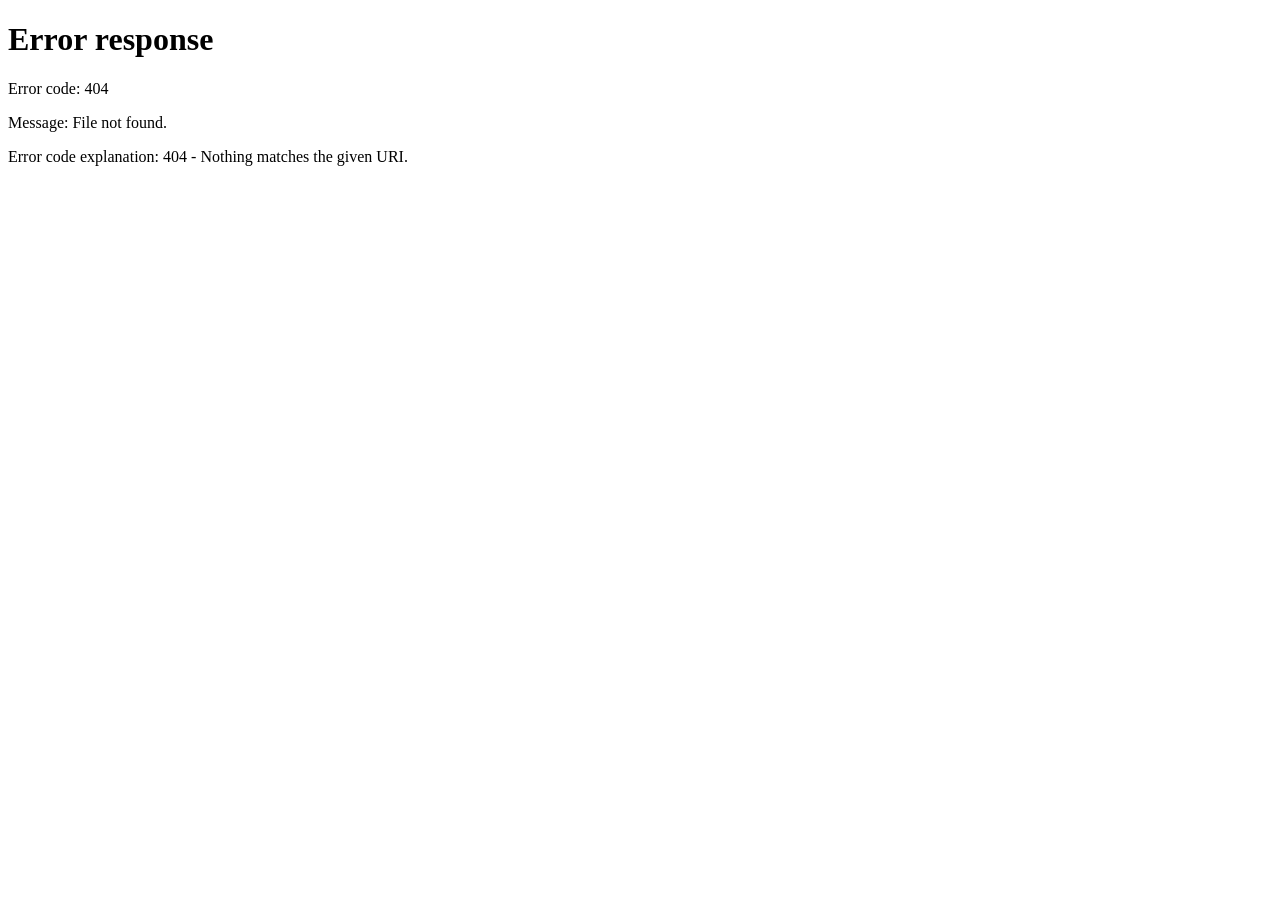
==== commit 39bc9e88: "Set default version to latest with mike 2.2.0+zensical-0.1.0" ====
--- a/index.html
+++ b/index.html
@@ -1,511 +1,18 @@
-
-<!doctype html>
-<html lang="en" class="no-js">
-  <head>
-    
-      <meta charset="utf-8">
-      <meta name="viewport" content="width=device-width,initial-scale=1">
-      
-      
-      
-      
-      
-        <link rel="next" href="precourse/">
-      
-      
-      <link rel="icon" href="assets/images/SIB_logo.svg">
-      <meta name="generator" content="mkdocs-1.6.1, mkdocs-material-9.6.17">
-    
-    
-      
-        <title>My site</title>
-      
-    
-    
-      <link rel="stylesheet" href="assets/stylesheets/main.7e37652d.min.css">
-      
-      
-
-
-    
-    
-      
-    
-    
-      
-        
-        
-        <link rel="preconnect" href="https://fonts.gstatic.com" crossorigin>
-        <link rel="stylesheet" href="https://fonts.googleapis.com/css?family=Roboto:300,300i,400,400i,700,700i%7CRoboto+Mono:400,400i,700,700i&display=fallback">
-        <style>:root{--md-text-font:"Roboto";--md-code-font:"Roboto Mono"}</style>
-      
-    
-    
-      <link rel="stylesheet" href="stylesheets/extra.css">
-    
-    <script>__md_scope=new URL(".",location),__md_hash=e=>[...e].reduce(((e,_)=>(e<<5)-e+_.charCodeAt(0)),0),__md_get=(e,_=localStorage,t=__md_scope)=>JSON.parse(_.getItem(t.pathname+"."+e)),__md_set=(e,_,t=localStorage,a=__md_scope)=>{try{t.setItem(a.pathname+"."+e,JSON.stringify(_))}catch(e){}}</script>
-    
-      
-
-    
-    
-    
-  </head>
-  
-  
-    <body dir="ltr">
-  
-    
-    <input class="md-toggle" data-md-toggle="drawer" type="checkbox" id="__drawer" autocomplete="off">
-    <input class="md-toggle" data-md-toggle="search" type="checkbox" id="__search" autocomplete="off">
-    <label class="md-overlay" for="__drawer"></label>
-    <div data-md-component="skip">
-      
-        
-        <a href="#course-website" class="md-skip">
-          Skip to content
-        </a>
-      
-    </div>
-    <div data-md-component="announce">
-      
-    </div>
-    
-    
-      
-
-  
-
-<header class="md-header md-header--shadow" data-md-component="header">
-  <nav class="md-header__inner md-grid" aria-label="Header">
-    <a href="." title="My site" class="md-header__button md-logo" aria-label="My site" data-md-component="logo">
-      
-  <img src="assets/images/SIB_logo.svg" alt="logo">
-
-    </a>
-    <label class="md-header__button md-icon" for="__drawer">
-      
-      <svg xmlns="http://www.w3.org/2000/svg" viewBox="0 0 24 24"><path d="M3 6h18v2H3zm0 5h18v2H3zm0 5h18v2H3z"/></svg>
-    </label>
-    <div class="md-header__title" data-md-component="header-title">
-      <div class="md-header__ellipsis">
-        <div class="md-header__topic">
-          <span class="md-ellipsis">
-            My site
-          </span>
-        </div>
-        <div class="md-header__topic" data-md-component="header-topic">
-          <span class="md-ellipsis">
-            
-              Home
-            
-          </span>
-        </div>
-      </div>
-    </div>
-    
-    
-      <script>var palette=__md_get("__palette");if(palette&&palette.color){if("(prefers-color-scheme)"===palette.color.media){var media=matchMedia("(prefers-color-scheme: light)"),input=document.querySelector(media.matches?"[data-md-color-media='(prefers-color-scheme: light)']":"[data-md-color-media='(prefers-color-scheme: dark)']");palette.color.media=input.getAttribute("data-md-color-media"),palette.color.scheme=input.getAttribute("data-md-color-scheme"),palette.color.primary=input.getAttribute("data-md-color-primary"),palette.color.accent=input.getAttribute("data-md-color-accent")}for(var[key,value]of Object.entries(palette.color))document.body.setAttribute("data-md-color-"+key,value)}</script>
-    
-    
-    
-      
-      
-        <label class="md-header__button md-icon" for="__search">
-          
-          <svg xmlns="http://www.w3.org/2000/svg" viewBox="0 0 24 24"><path d="M9.5 3A6.5 6.5 0 0 1 16 9.5c0 1.61-.59 3.09-1.56 4.23l.27.27h.79l5 5-1.5 1.5-5-5v-.79l-.27-.27A6.52 6.52 0 0 1 9.5 16 6.5 6.5 0 0 1 3 9.5 6.5 6.5 0 0 1 9.5 3m0 2C7 5 5 7 5 9.5S7 14 9.5 14 14 12 14 9.5 12 5 9.5 5"/></svg>
-        </label>
-        <div class="md-search" data-md-component="search" role="dialog">
-  <label class="md-search__overlay" for="__search"></label>
-  <div class="md-search__inner" role="search">
-    <form class="md-search__form" name="search">
-      <input type="text" class="md-search__input" name="query" aria-label="Search" placeholder="Search" autocapitalize="off" autocorrect="off" autocomplete="off" spellcheck="false" data-md-component="search-query" required>
-      <label class="md-search__icon md-icon" for="__search">
-        
-        <svg xmlns="http://www.w3.org/2000/svg" viewBox="0 0 24 24"><path d="M9.5 3A6.5 6.5 0 0 1 16 9.5c0 1.61-.59 3.09-1.56 4.23l.27.27h.79l5 5-1.5 1.5-5-5v-.79l-.27-.27A6.52 6.52 0 0 1 9.5 16 6.5 6.5 0 0 1 3 9.5 6.5 6.5 0 0 1 9.5 3m0 2C7 5 5 7 5 9.5S7 14 9.5 14 14 12 14 9.5 12 5 9.5 5"/></svg>
-        
-        <svg xmlns="http://www.w3.org/2000/svg" viewBox="0 0 24 24"><path d="M20 11v2H8l5.5 5.5-1.42 1.42L4.16 12l7.92-7.92L13.5 5.5 8 11z"/></svg>
-      </label>
-      <nav class="md-search__options" aria-label="Search">
-        
-        <button type="reset" class="md-search__icon md-icon" title="Clear" aria-label="Clear" tabindex="-1">
-          
-          <svg xmlns="http://www.w3.org/2000/svg" viewBox="0 0 24 24"><path d="M19 6.41 17.59 5 12 10.59 6.41 5 5 6.41 10.59 12 5 17.59 6.41 19 12 13.41 17.59 19 19 17.59 13.41 12z"/></svg>
-        </button>
-      </nav>
-      
-    </form>
-    <div class="md-search__output">
-      <div class="md-search__scrollwrap" tabindex="0" data-md-scrollfix>
-        <div class="md-search-result" data-md-component="search-result">
-          <div class="md-search-result__meta">
-            Initializing search
-          </div>
-          <ol class="md-search-result__list" role="presentation"></ol>
-        </div>
-      </div>
-    </div>
-  </div>
-</div>
-      
-    
-    
-      <div class="md-header__source">
-        <a href="https://github.com/sib-swiss/course_website_template" title="Go to repository" class="md-source" data-md-component="source">
-  <div class="md-source__icon md-icon">
-    
-    <svg xmlns="http://www.w3.org/2000/svg" viewBox="0 0 448 512"><!--! Font Awesome Free 7.0.0 by @fontawesome - https://fontawesome.com License - https://fontawesome.com/license/free (Icons: CC BY 4.0, Fonts: SIL OFL 1.1, Code: MIT License) Copyright 2025 Fonticons, Inc.--><path fill="currentColor" d="M439.6 236.1 244 40.5c-5.4-5.5-12.8-8.5-20.4-8.5s-15 3-20.4 8.4L162.5 81l51.5 51.5c27.1-9.1 52.7 16.8 43.4 43.7l49.7 49.7c34.2-11.8 61.2 31 35.5 56.7-26.5 26.5-70.2-2.9-56-37.3L240.3 199v121.9c25.3 12.5 22.3 41.8 9.1 55-6.4 6.4-15.2 10.1-24.3 10.1s-17.8-3.6-24.3-10.1c-17.6-17.6-11.1-46.9 11.2-56v-123c-20.8-8.5-24.6-30.7-18.6-45L142.6 101 8.5 235.1C3 240.6 0 247.9 0 255.5s3 15 8.5 20.4l195.6 195.7c5.4 5.4 12.7 8.4 20.4 8.4s15-3 20.4-8.4l194.7-194.7c5.4-5.4 8.4-12.8 8.4-20.4s-3-15-8.4-20.4"/></svg>
-  </div>
-  <div class="md-source__repository">
-    sib-swiss/course_website_template
-  </div>
-</a>
-      </div>
-    
-  </nav>
-  
-</header>
-    
-    <div class="md-container" data-md-component="container">
-      
-      
-        
-          
-        
-      
-      <main class="md-main" data-md-component="main">
-        <div class="md-main__inner md-grid">
-          
-            
-              
-              <div class="md-sidebar md-sidebar--primary" data-md-component="sidebar" data-md-type="navigation" >
-                <div class="md-sidebar__scrollwrap">
-                  <div class="md-sidebar__inner">
-                    
-
-
-
-<nav class="md-nav md-nav--primary" aria-label="Navigation" data-md-level="0">
-  <label class="md-nav__title" for="__drawer">
-    <a href="." title="My site" class="md-nav__button md-logo" aria-label="My site" data-md-component="logo">
-      
-  <img src="assets/images/SIB_logo.svg" alt="logo">
-
-    </a>
-    My site
-  </label>
-  
-    <div class="md-nav__source">
-      <a href="https://github.com/sib-swiss/course_website_template" title="Go to repository" class="md-source" data-md-component="source">
-  <div class="md-source__icon md-icon">
-    
-    <svg xmlns="http://www.w3.org/2000/svg" viewBox="0 0 448 512"><!--! Font Awesome Free 7.0.0 by @fontawesome - https://fontawesome.com License - https://fontawesome.com/license/free (Icons: CC BY 4.0, Fonts: SIL OFL 1.1, Code: MIT License) Copyright 2025 Fonticons, Inc.--><path fill="currentColor" d="M439.6 236.1 244 40.5c-5.4-5.5-12.8-8.5-20.4-8.5s-15 3-20.4 8.4L162.5 81l51.5 51.5c27.1-9.1 52.7 16.8 43.4 43.7l49.7 49.7c34.2-11.8 61.2 31 35.5 56.7-26.5 26.5-70.2-2.9-56-37.3L240.3 199v121.9c25.3 12.5 22.3 41.8 9.1 55-6.4 6.4-15.2 10.1-24.3 10.1s-17.8-3.6-24.3-10.1c-17.6-17.6-11.1-46.9 11.2-56v-123c-20.8-8.5-24.6-30.7-18.6-45L142.6 101 8.5 235.1C3 240.6 0 247.9 0 255.5s3 15 8.5 20.4l195.6 195.7c5.4 5.4 12.7 8.4 20.4 8.4s15-3 20.4-8.4l194.7-194.7c5.4-5.4 8.4-12.8 8.4-20.4s-3-15-8.4-20.4"/></svg>
-  </div>
-  <div class="md-source__repository">
-    sib-swiss/course_website_template
-  </div>
-</a>
-    </div>
-  
-  <ul class="md-nav__list" data-md-scrollfix>
-    
-      
-      
-  
-  
-    
-  
-  
-  
-    <li class="md-nav__item md-nav__item--active">
-      
-      <input class="md-nav__toggle md-toggle" type="checkbox" id="__toc">
-      
-      
-        
-      
-      
-        <label class="md-nav__link md-nav__link--active" for="__toc">
-          
-  
-  
-  <span class="md-ellipsis">
-    Home
-    
-  </span>
-  
-
-          <span class="md-nav__icon md-icon"></span>
-        </label>
-      
-      <a href="." class="md-nav__link md-nav__link--active">
-        
-  
-  
-  <span class="md-ellipsis">
-    Home
-    
-  </span>
-  
-
-      </a>
-      
-        
-
-<nav class="md-nav md-nav--secondary" aria-label="Table of contents">
-  
-  
-  
-    
-  
-  
-    <label class="md-nav__title" for="__toc">
-      <span class="md-nav__icon md-icon"></span>
-      Table of contents
-    </label>
-    <ul class="md-nav__list" data-md-component="toc" data-md-scrollfix>
-      
-        <li class="md-nav__item">
-  <a href="#authors" class="md-nav__link">
-    <span class="md-ellipsis">
-      Authors:
-    </span>
-  </a>
-  
-</li>
-      
-        <li class="md-nav__item">
-  <a href="#learning-outcomes" class="md-nav__link">
-    <span class="md-ellipsis">
-      Learning outcomes
-    </span>
-  </a>
-  
-</li>
-      
-        <li class="md-nav__item">
-  <a href="#learning-experiences" class="md-nav__link">
-    <span class="md-ellipsis">
-      Learning experiences
-    </span>
-  </a>
-  
-</li>
-      
-    </ul>
-  
-</nav>
-      
-    </li>
-  
-
-    
-      
-      
-  
-  
-  
-  
-    <li class="md-nav__item">
-      <a href="precourse/" class="md-nav__link">
-        
-  
-  
-  <span class="md-ellipsis">
-    Precourse preparations
-    
-  </span>
-  
-
-      </a>
-    </li>
-  
-
-    
-      
-      
-  
-  
-  
-  
-    <li class="md-nav__item">
-      <a href="course_schedule/" class="md-nav__link">
-        
-  
-  
-  <span class="md-ellipsis">
-    Course schedule
-    
-  </span>
-  
-
-      </a>
-    </li>
-  
-
-    
-      
-      
-  
-  
-  
-  
-    <li class="md-nav__item">
-      <a href="exercises/" class="md-nav__link">
-        
-  
-  
-  <span class="md-ellipsis">
-    Exercises
-    
-  </span>
-  
-
-      </a>
-    </li>
-  
-
-    
-  </ul>
-</nav>
-                  </div>
-                </div>
-              </div>
-            
-            
-              
-              <div class="md-sidebar md-sidebar--secondary" data-md-component="sidebar" data-md-type="toc" >
-                <div class="md-sidebar__scrollwrap">
-                  <div class="md-sidebar__inner">
-                    
-
-<nav class="md-nav md-nav--secondary" aria-label="Table of contents">
-  
-  
-  
-    
-  
-  
-    <label class="md-nav__title" for="__toc">
-      <span class="md-nav__icon md-icon"></span>
-      Table of contents
-    </label>
-    <ul class="md-nav__list" data-md-component="toc" data-md-scrollfix>
-      
-        <li class="md-nav__item">
-  <a href="#authors" class="md-nav__link">
-    <span class="md-ellipsis">
-      Authors:
-    </span>
-  </a>
-  
-</li>
-      
-        <li class="md-nav__item">
-  <a href="#learning-outcomes" class="md-nav__link">
-    <span class="md-ellipsis">
-      Learning outcomes
-    </span>
-  </a>
-  
-</li>
-      
-        <li class="md-nav__item">
-  <a href="#learning-experiences" class="md-nav__link">
-    <span class="md-ellipsis">
-      Learning experiences
-    </span>
-  </a>
-  
-</li>
-      
-    </ul>
-  
-</nav>
-                  </div>
-                </div>
-              </div>
-            
-          
-          
-            <div class="md-content" data-md-component="content">
-              <article class="md-content__inner md-typeset">
-                
-                  
-
-
-  
-  
-
-
-<h1 id="course-website">Course website</h1>
-<p>Copyright: (SIB Swiss Institute of Bioinformatics if you are a SIB staff member) </p>
-<h2 id="authors">Authors:</h2>
-<ul>
-<li>Author 1</li>
-<li>Author 2</li>
-<li>Author 3</li>
-</ul>
-<h2 id="learning-outcomes">Learning outcomes</h2>
-<ul>
-<li>Learning outcome 1</li>
-<li>Learning outcome 2</li>
-</ul>
-<h2 id="learning-experiences">Learning experiences</h2>
-<p>To reach the learning outcomes we will use lectures, exercises, polls and group work. During exercises, you are free to discuss with other participants. During lectures, focus on the lecture only.</p>
-
-
-
-
-
-
-
-
-
-
-
-
-                
-              </article>
-            </div>
-          
-          
-<script>var target=document.getElementById(location.hash.slice(1));target&&target.name&&(target.checked=target.name.startsWith("__tabbed_"))</script>
-        </div>
-        
-      </main>
-      
-        <footer class="md-footer">
-  
-  <div class="md-footer-meta md-typeset">
-    <div class="md-footer-meta__inner md-grid">
-      <div class="md-copyright">
-  
-  
-    Made with
-    <a href="https://squidfunk.github.io/mkdocs-material/" target="_blank" rel="noopener">
-      Material for MkDocs
-    </a>
-  
-</div>
-      
-    </div>
-  </div>
-</footer>
-      
-    </div>
-    <div class="md-dialog" data-md-component="dialog">
-      <div class="md-dialog__inner md-typeset"></div>
-    </div>
-    
-    
-    
-      
-      <script id="__config" type="application/json">{"base": ".", "features": [], "search": "assets/javascripts/workers/search.973d3a69.min.js", "tags": null, "translations": {"clipboard.copied": "Copied to clipboard", "clipboard.copy": "Copy to clipboard", "search.result.more.one": "1 more on this page", "search.result.more.other": "# more on this page", "search.result.none": "No matching documents", "search.result.one": "1 matching document", "search.result.other": "# matching documents", "search.result.placeholder": "Type to start searching", "search.result.term.missing": "Missing", "select.version": "Select version"}, "version": null}</script>
-    
-    
-      <script src="assets/javascripts/bundle.92b07e13.min.js"></script>
-      
-    
-  </body>
-</html>+<!DOCTYPE html>
+<html>
+<head>
+  <meta charset="utf-8">
+  <title>Redirecting</title>
+  <noscript>
+    <meta http-equiv="refresh" content="1; url=latest/" />
+  </noscript>
+  <script>
+    window.location.replace(
+      "latest/" + window.location.search + window.location.hash
+    );
+  </script>
+</head>
+<body>
+  Redirecting to <a href="latest/">latest/</a>...
+</body>
+</html>
